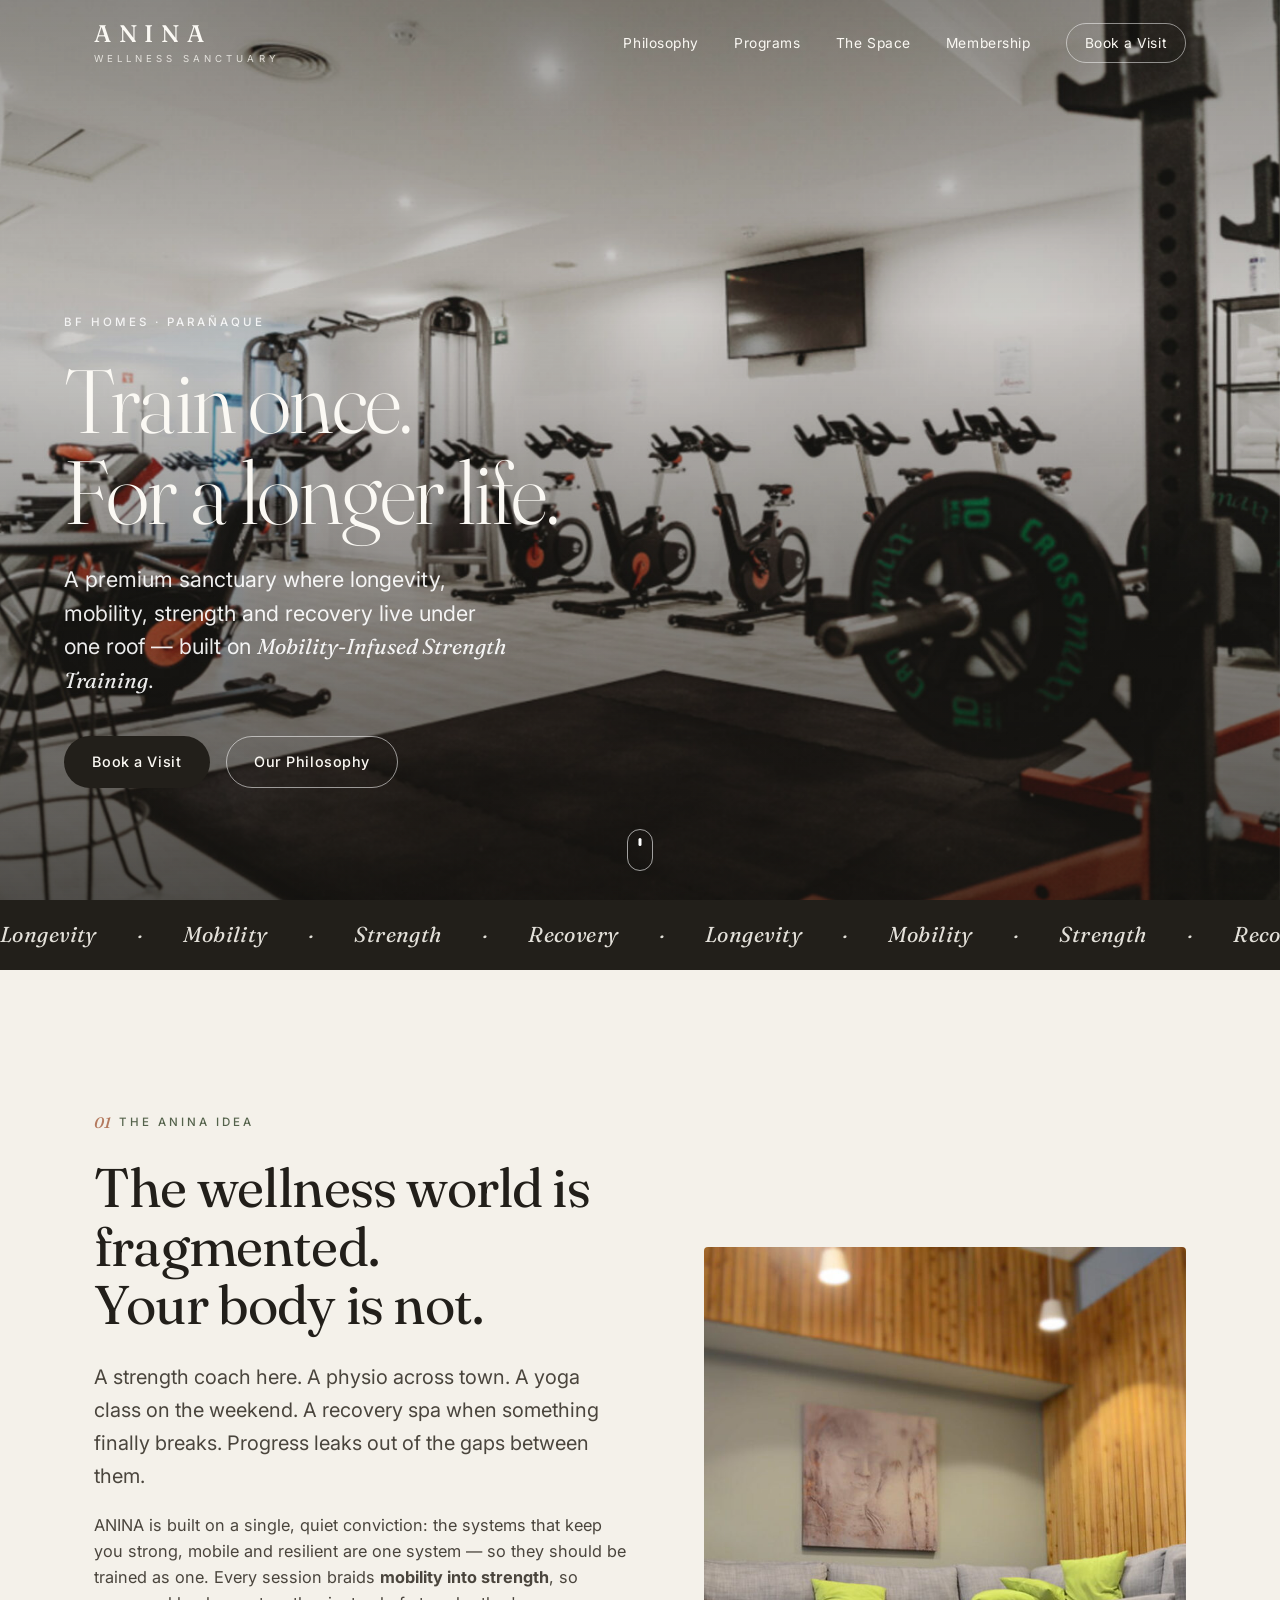
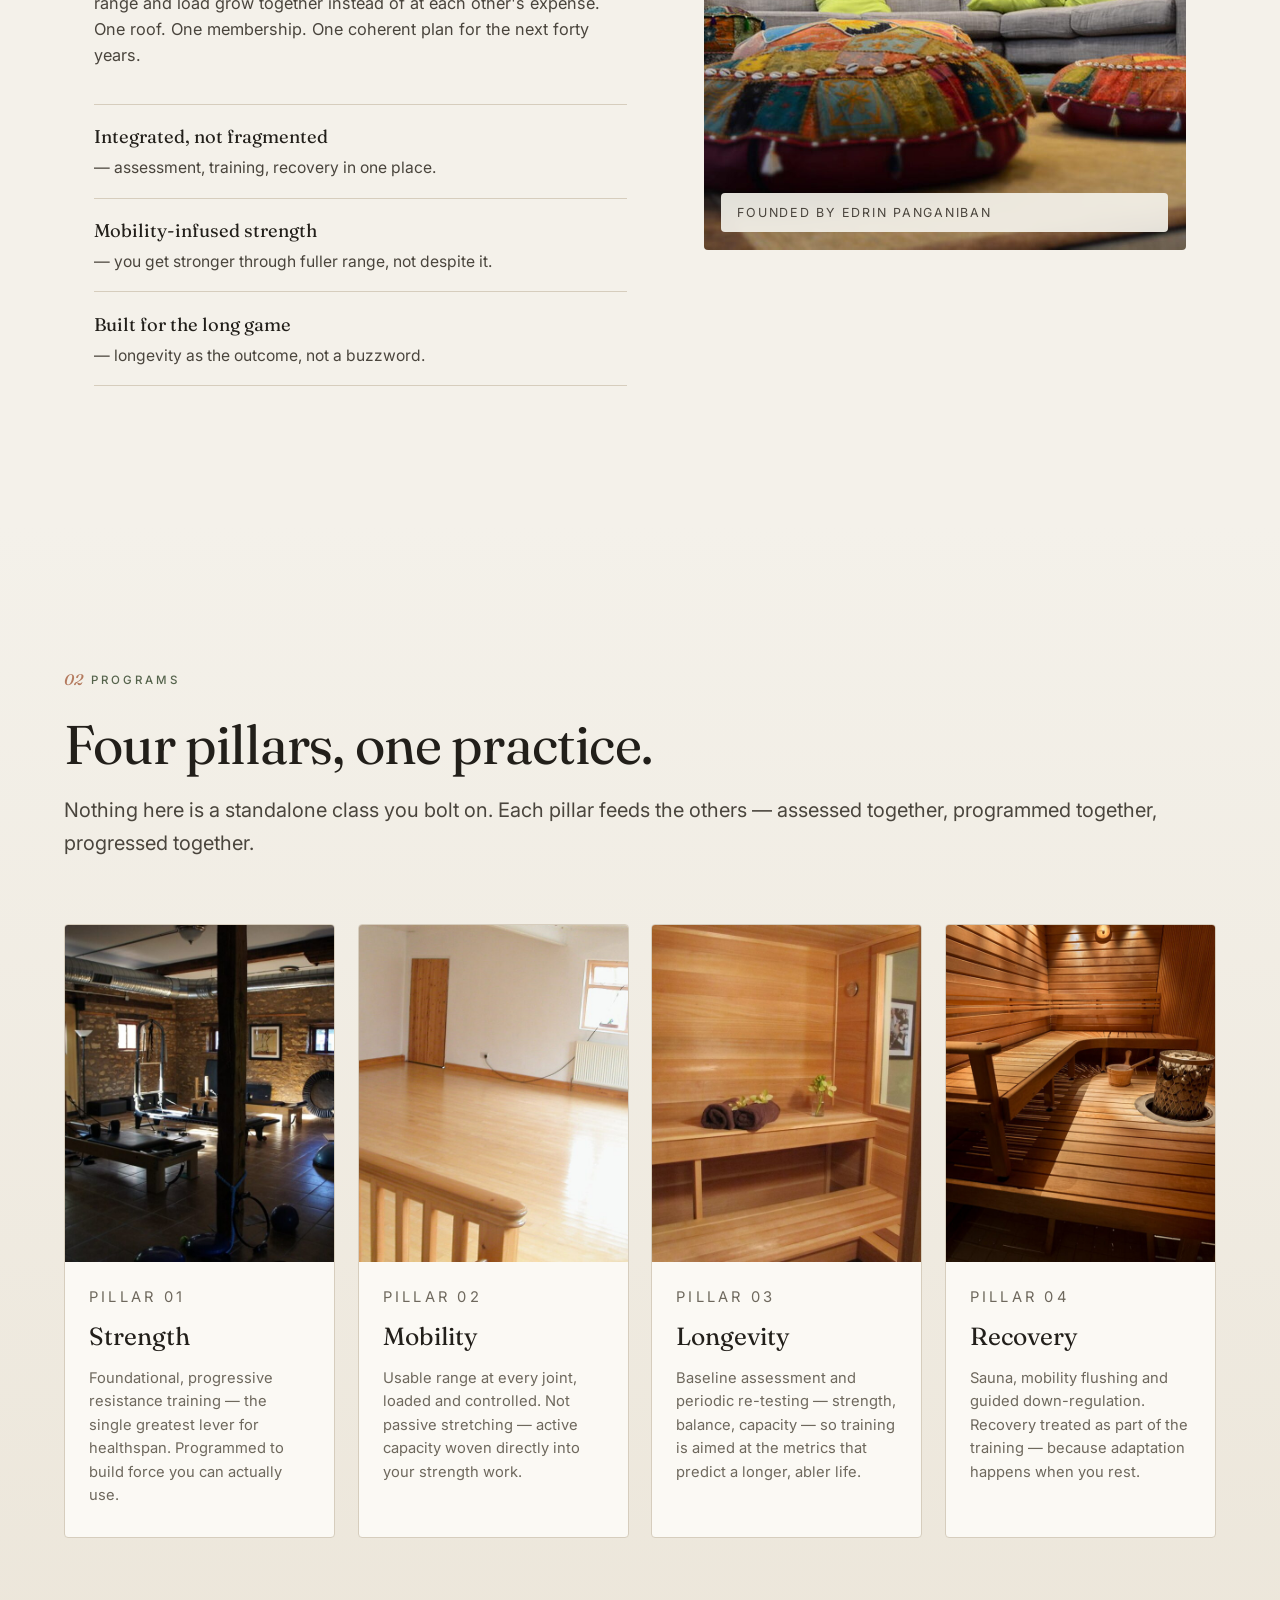
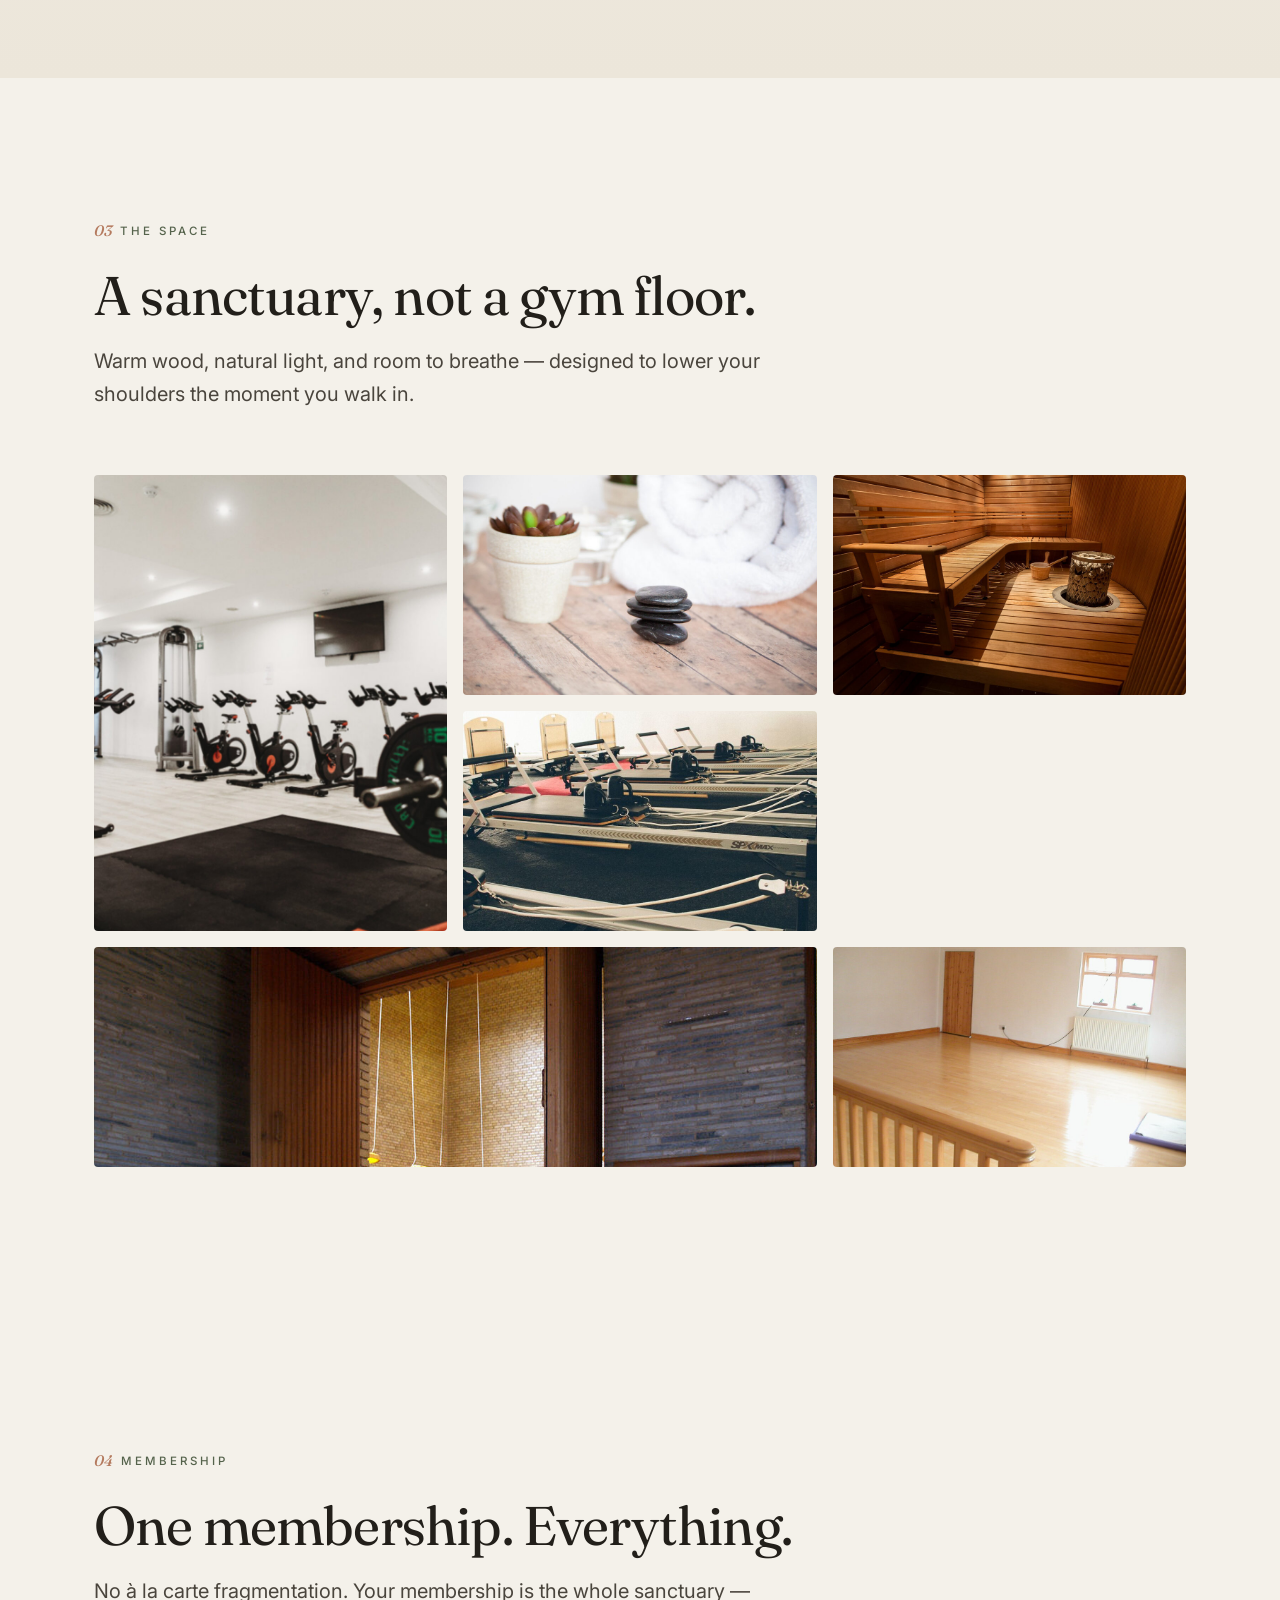
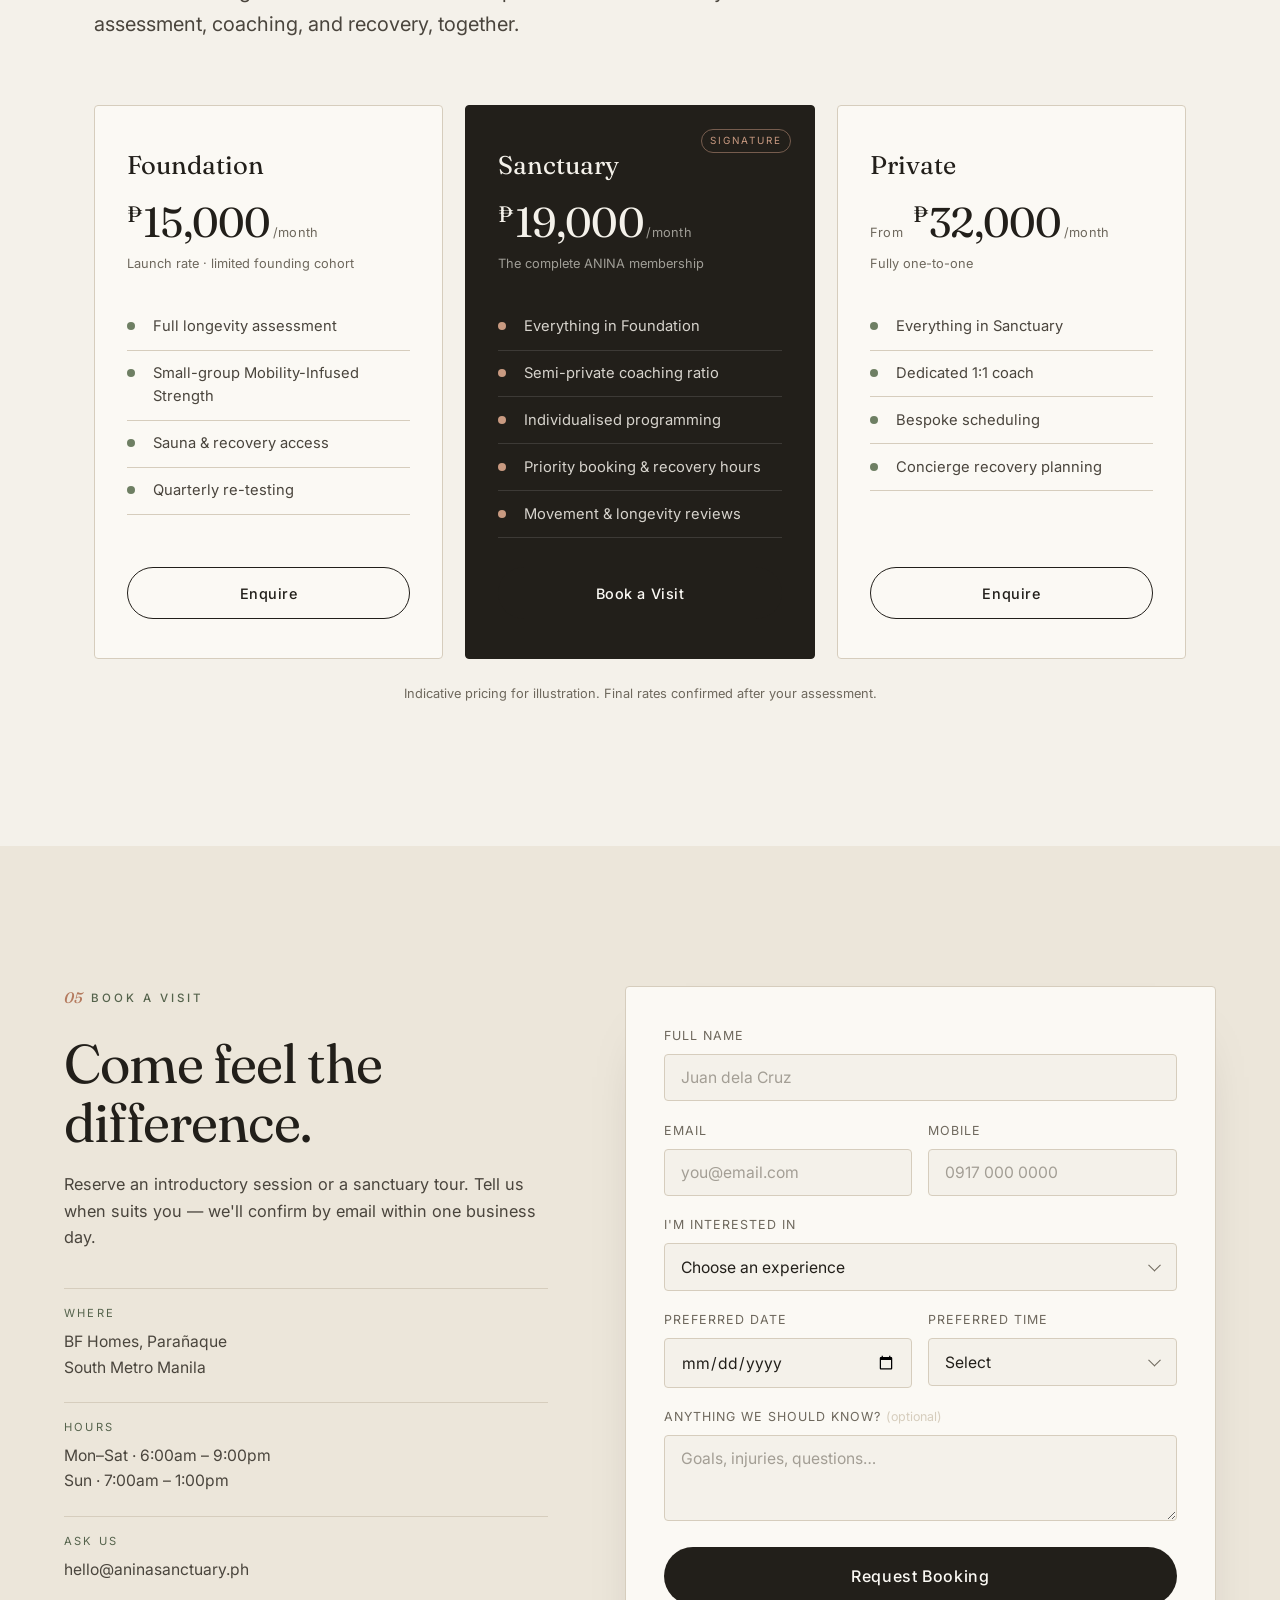
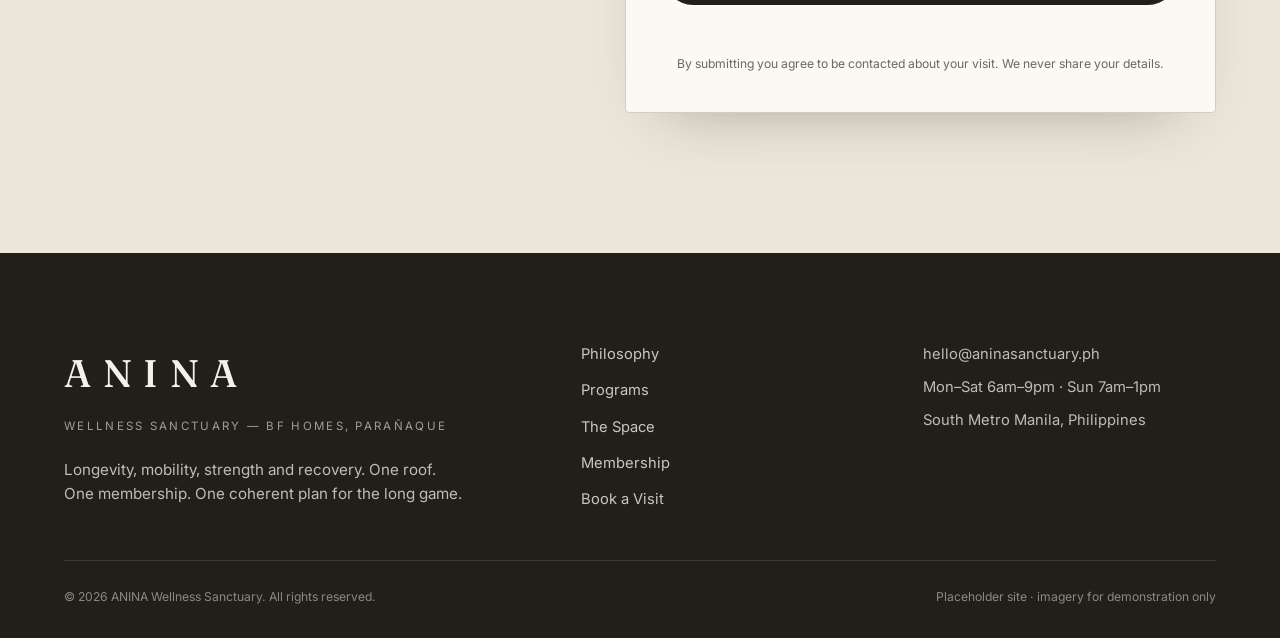
==== index.html @ 0acd5394 "ANINA Wellness Sanctuary — marketing site + Google Sheets booking Static, zero-build site (HTML/CSS/" ====
<!DOCTYPE html>
<html lang="en">
<head>
  <meta charset="UTF-8" />
  <meta name="viewport" content="width=device-width, initial-scale=1.0" />
  <title>ANINA Wellness Sanctuary — Mobility-Infused Strength in BF Homes, Parañaque</title>
  <meta name="description" content="ANINA Wellness Sanctuary — a premium integrated longevity, mobility, strength and recovery sanctuary in BF Homes, Parañaque. One membership. No fragmentation." />
  <meta property="og:title" content="ANINA Wellness Sanctuary" />
  <meta property="og:description" content="Mobility-Infused Strength Training. Longevity, mobility, strength and recovery under one roof." />
  <meta property="og:type" content="website" />
  <meta property="og:image" content="assets/images/hero.jpg" />

  <link rel="preconnect" href="https://fonts.googleapis.com" />
  <link rel="preconnect" href="https://fonts.gstatic.com" crossorigin />
  <link href="https://fonts.googleapis.com/css2?family=Fraunces:ital,opsz,wght@0,9..144,300..600;1,9..144,300..500&family=Inter:wght@300;400;500;600&display=swap" rel="stylesheet" />
  <link rel="stylesheet" href="css/styles.css" />
</head>
<body>
  <!-- ================= NAV ================= -->
  <header class="nav" id="nav">
    <div class="nav__inner">
      <a href="#top" class="brand" aria-label="ANINA Wellness Sanctuary home">
        <span class="brand__mark">ANINA</span>
        <span class="brand__sub">Wellness Sanctuary</span>
      </a>
      <nav class="nav__links" aria-label="Primary">
        <a href="#philosophy">Philosophy</a>
        <a href="#programs">Programs</a>
        <a href="#gallery">The Space</a>
        <a href="#membership">Membership</a>
        <a href="#book" class="nav__cta">Book a Visit</a>
      </nav>
      <button class="nav__toggle" id="navToggle" aria-label="Open menu" aria-expanded="false">
        <span></span><span></span><span></span>
      </button>
    </div>
  </header>

  <!-- ================= HERO ================= -->
  <section class="hero" id="top">
    <div class="hero__media">
      <img src="assets/images/hero.jpg" alt="The ANINA training floor — warm wood, natural light, minimal equipment" />
      <div class="hero__scrim"></div>
    </div>
    <div class="hero__content reveal">
      <p class="eyebrow eyebrow--light">BF Homes · Parañaque</p>
      <h1 class="hero__title">Train once.<br />For a longer life.</h1>
      <p class="hero__lede">
        A premium sanctuary where longevity, mobility, strength and recovery live
        under one roof — built on <em>Mobility-Infused Strength Training</em>.
      </p>
      <div class="hero__actions">
        <a href="#book" class="btn btn--solid">Book a Visit</a>
        <a href="#philosophy" class="btn btn--ghost">Our Philosophy</a>
      </div>
    </div>
    <a href="#philosophy" class="hero__cue" aria-label="Scroll to content"><span></span></a>
  </section>

  <!-- ================= MARQUEE ================= -->
  <div class="marquee" aria-hidden="true">
    <div class="marquee__track">
      <span>Longevity</span><span>·</span><span>Mobility</span><span>·</span><span>Strength</span><span>·</span><span>Recovery</span><span>·</span>
      <span>Longevity</span><span>·</span><span>Mobility</span><span>·</span><span>Strength</span><span>·</span><span>Recovery</span><span>·</span>
    </div>
  </div>

  <!-- ================= PHILOSOPHY ================= -->
  <section class="section philosophy" id="philosophy">
    <div class="section__grid">
      <div class="philosophy__text reveal">
        <p class="eyebrow"><span class="num">01</span> The ANINA Idea</p>
        <h2 class="h2">The wellness world is fragmented.<br />Your body is not.</h2>
        <p class="body-lg">
          A strength coach here. A physio across town. A yoga class on the weekend.
          A recovery spa when something finally breaks. Progress leaks out of the gaps
          between them.
        </p>
        <p class="body">
          ANINA is built on a single, quiet conviction: the systems that keep you
          strong, mobile and resilient are one system — so they should be trained as one.
          Every session braids <strong>mobility into strength</strong>, so range and
          load grow together instead of at each other's expense. One roof. One membership.
          One coherent plan for the next forty years.
        </p>
        <ul class="tenets">
          <li><span>Integrated, not fragmented</span> — assessment, training, recovery in one place.</li>
          <li><span>Mobility-infused strength</span> — you get stronger through fuller range, not despite it.</li>
          <li><span>Built for the long game</span> — longevity as the outcome, not a buzzword.</li>
        </ul>
      </div>
      <figure class="philosophy__media reveal">
        <img src="assets/images/philosophy.jpg" alt="A calm, wood-toned corner of the sanctuary" />
        <figcaption>Founded by Edrin Panganiban</figcaption>
      </figure>
    </div>
  </section>

  <!-- ================= PROGRAMS ================= -->
  <section class="section programs" id="programs">
    <div class="section__head reveal">
      <p class="eyebrow"><span class="num">02</span> Programs</p>
      <h2 class="h2">Four pillars, one practice.</h2>
      <p class="body-lg section__intro">
        Nothing here is a standalone class you bolt on. Each pillar feeds the others —
        assessed together, programmed together, progressed together.
      </p>
    </div>

    <div class="cards">
      <article class="card reveal">
        <div class="card__media"><img src="assets/images/program-strength.jpg" alt="Strength training space" /></div>
        <div class="card__body">
          <p class="card__kicker">Pillar 01</p>
          <h3 class="card__title">Strength</h3>
          <p>Foundational, progressive resistance training — the single greatest lever for
            healthspan. Programmed to build force you can actually use.</p>
        </div>
      </article>

      <article class="card reveal">
        <div class="card__media"><img src="assets/images/program-mobility.jpg" alt="Open mobility floor" /></div>
        <div class="card__body">
          <p class="card__kicker">Pillar 02</p>
          <h3 class="card__title">Mobility</h3>
          <p>Usable range at every joint, loaded and controlled. Not passive stretching —
            active capacity woven directly into your strength work.</p>
        </div>
      </article>

      <article class="card reveal">
        <div class="card__media"><img src="assets/images/program-longevity.jpg" alt="Longevity assessment space" /></div>
        <div class="card__body">
          <p class="card__kicker">Pillar 03</p>
          <h3 class="card__title">Longevity</h3>
          <p>Baseline assessment and periodic re-testing — strength, balance, capacity —
            so training is aimed at the metrics that predict a longer, abler life.</p>
        </div>
      </article>

      <article class="card reveal">
        <div class="card__media"><img src="assets/images/program-recovery.jpg" alt="Recovery and sauna space" /></div>
        <div class="card__body">
          <p class="card__kicker">Pillar 04</p>
          <h3 class="card__title">Recovery</h3>
          <p>Sauna, mobility flushing and guided down-regulation. Recovery treated as part
            of the training — because adaptation happens when you rest.</p>
        </div>
      </article>
    </div>
  </section>

  <!-- ================= GALLERY ================= -->
  <section class="section gallery" id="gallery">
    <div class="section__head reveal">
      <p class="eyebrow"><span class="num">03</span> The Space</p>
      <h2 class="h2">A sanctuary, not a gym floor.</h2>
      <p class="body-lg section__intro">Warm wood, natural light, and room to breathe — designed to lower your shoulders the moment you walk in.</p>
    </div>
    <div class="gallery__grid">
      <button class="gallery__item gallery__item--tall reveal" data-full="assets/images/hero.jpg"><img src="assets/images/hero.jpg" alt="Training floor" loading="lazy" /></button>
      <button class="gallery__item reveal" data-full="assets/images/gallery-1.jpg"><img src="assets/images/gallery-1.jpg" alt="Recovery detail" loading="lazy" /></button>
      <button class="gallery__item reveal" data-full="assets/images/program-recovery.jpg"><img src="assets/images/program-recovery.jpg" alt="Sauna" loading="lazy" /></button>
      <button class="gallery__item reveal" data-full="assets/images/gallery-2.jpg"><img src="assets/images/gallery-2.jpg" alt="Mobility studio" loading="lazy" /></button>
      <button class="gallery__item gallery__item--wide reveal" data-full="assets/images/gallery-3.jpg"><img src="assets/images/gallery-3.jpg" alt="Architectural detail" loading="lazy" /></button>
      <button class="gallery__item reveal" data-full="assets/images/program-mobility.jpg"><img src="assets/images/program-mobility.jpg" alt="Open floor" loading="lazy" /></button>
    </div>
  </section>

  <!-- ================= MEMBERSHIP ================= -->
  <section class="section membership" id="membership">
    <div class="section__head reveal">
      <p class="eyebrow"><span class="num">04</span> Membership</p>
      <h2 class="h2">One membership. Everything.</h2>
      <p class="body-lg section__intro">No à la carte fragmentation. Your membership is the whole sanctuary — assessment, coaching, and recovery, together.</p>
    </div>

    <div class="tiers">
      <article class="tier reveal">
        <header class="tier__head">
          <h3 class="tier__name">Foundation</h3>
          <p class="tier__price"><span class="cur">₱</span>15,000<span class="per">/month</span></p>
          <p class="tier__note">Launch rate · limited founding cohort</p>
        </header>
        <ul class="tier__list">
          <li>Full longevity assessment</li>
          <li>Small-group Mobility-Infused Strength</li>
          <li>Sauna &amp; recovery access</li>
          <li>Quarterly re-testing</li>
        </ul>
        <a href="#book" class="btn btn--outline">Enquire</a>
      </article>

      <article class="tier tier--featured reveal">
        <div class="tier__ribbon">Signature</div>
        <header class="tier__head">
          <h3 class="tier__name">Sanctuary</h3>
          <p class="tier__price"><span class="cur">₱</span>19,000<span class="per">/month</span></p>
          <p class="tier__note">The complete ANINA membership</p>
        </header>
        <ul class="tier__list">
          <li>Everything in Foundation</li>
          <li>Semi-private coaching ratio</li>
          <li>Individualised programming</li>
          <li>Priority booking &amp; recovery hours</li>
          <li>Movement &amp; longevity reviews</li>
        </ul>
        <a href="#book" class="btn btn--solid">Book a Visit</a>
      </article>

      <article class="tier reveal">
        <header class="tier__head">
          <h3 class="tier__name">Private</h3>
          <p class="tier__price"><span class="per per--lead">From</span> <span class="cur">₱</span>32,000<span class="per">/month</span></p>
          <p class="tier__note">Fully one-to-one</p>
        </header>
        <ul class="tier__list">
          <li>Everything in Sanctuary</li>
          <li>Dedicated 1:1 coach</li>
          <li>Bespoke scheduling</li>
          <li>Concierge recovery planning</li>
        </ul>
        <a href="#book" class="btn btn--outline">Enquire</a>
      </article>
    </div>
    <p class="membership__fineprint">Indicative pricing for illustration. Final rates confirmed after your assessment.</p>
  </section>

  <!-- ================= BOOKING ================= -->
  <section class="section book" id="book">
    <div class="book__grid">
      <div class="book__aside reveal">
        <p class="eyebrow"><span class="num">05</span> Book a Visit</p>
        <h2 class="h2">Come feel the difference.</h2>
        <p class="body">
          Reserve an introductory session or a sanctuary tour. Tell us when suits you —
          we'll confirm by email within one business day.
        </p>
        <dl class="book__facts">
          <div><dt>Where</dt><dd>BF Homes, Parañaque<br />South Metro Manila</dd></div>
          <div><dt>Hours</dt><dd>Mon–Sat · 6:00am – 9:00pm<br />Sun · 7:00am – 1:00pm</dd></div>
          <div><dt>Ask us</dt><dd>hello@aninasanctuary.ph</dd></div>
        </dl>
      </div>

      <form class="book__form reveal" id="bookingForm" novalidate>
        <div class="field">
          <label for="name">Full name</label>
          <input type="text" id="name" name="name" required placeholder="Juan dela Cruz" autocomplete="name" />
        </div>
        <div class="field-row">
          <div class="field">
            <label for="email">Email</label>
            <input type="email" id="email" name="email" required placeholder="you@email.com" autocomplete="email" />
          </div>
          <div class="field">
            <label for="phone">Mobile</label>
            <input type="tel" id="phone" name="phone" required placeholder="0917 000 0000" autocomplete="tel" />
          </div>
        </div>
        <div class="field">
          <label for="service">I'm interested in</label>
          <div class="select-wrap">
            <select id="service" name="service" required>
              <option value="" disabled selected>Choose an experience</option>
              <option>Introductory session</option>
              <option>Sanctuary tour</option>
              <option>Longevity assessment</option>
              <option>Mobility-Infused Strength</option>
              <option>Recovery &amp; sauna</option>
              <option>Membership consultation</option>
            </select>
          </div>
        </div>
        <div class="field-row">
          <div class="field">
            <label for="date">Preferred date</label>
            <input type="date" id="date" name="date" required />
          </div>
          <div class="field">
            <label for="time">Preferred time</label>
            <div class="select-wrap">
              <select id="time" name="time" required>
                <option value="" disabled selected>Select</option>
                <option>Morning (6am–10am)</option>
                <option>Midday (10am–2pm)</option>
                <option>Afternoon (2pm–6pm)</option>
                <option>Evening (6pm–9pm)</option>
              </select>
            </div>
          </div>
        </div>
        <div class="field">
          <label for="notes">Anything we should know? <span class="opt">(optional)</span></label>
          <textarea id="notes" name="notes" rows="3" placeholder="Goals, injuries, questions…"></textarea>
        </div>

        <button type="submit" class="btn btn--solid btn--full" id="submitBtn">Request Booking</button>
        <p class="form-status" id="formStatus" role="status" aria-live="polite"></p>
        <p class="form-privacy">By submitting you agree to be contacted about your visit. We never share your details.</p>
      </form>
    </div>
  </section>

  <!-- ================= FOOTER ================= -->
  <footer class="footer" id="contact">
    <div class="footer__inner">
      <div class="footer__brand">
        <span class="brand__mark brand__mark--lg">ANINA</span>
        <p class="footer__tag">Wellness Sanctuary — BF Homes, Parañaque</p>
        <p class="footer__mission">Longevity, mobility, strength and recovery. One roof. One membership. One coherent plan for the long game.</p>
      </div>
      <nav class="footer__nav" aria-label="Footer">
        <a href="#philosophy">Philosophy</a>
        <a href="#programs">Programs</a>
        <a href="#gallery">The Space</a>
        <a href="#membership">Membership</a>
        <a href="#book">Book a Visit</a>
      </nav>
      <div class="footer__contact">
        <p>hello@aninasanctuary.ph</p>
        <p>Mon–Sat 6am–9pm · Sun 7am–1pm</p>
        <p>South Metro Manila, Philippines</p>
      </div>
    </div>
    <div class="footer__base">
      <p>© <span id="year"></span> ANINA Wellness Sanctuary. All rights reserved.</p>
      <p class="footer__note">Placeholder site · imagery for demonstration only</p>
    </div>
  </footer>

  <!-- ================= LIGHTBOX ================= -->
  <div class="lightbox" id="lightbox" aria-hidden="true">
    <button class="lightbox__close" id="lightboxClose" aria-label="Close">&times;</button>
    <img src="" alt="" id="lightboxImg" />
  </div>

  <script src="js/config.js"></script>
  <script src="js/main.js"></script>
</body>
</html>
---- css/styles.css ----
/* =========================================================
   ANINA Wellness Sanctuary — design system
   Scandinavian premium: bone canvas, sage + clay, warm ink
   ========================================================= */

:root {
  /* palette */
  --bone:        #F4F1EA;
  --paper:       #ECE6DA;
  --paper-deep:  #E3DBCB;
  --ink:         #221F1A;
  --ink-soft:    #4A453D;
  --ink-mute:    #6E685D;
  --sage:        #6E7F63;
  --sage-deep:   #55634C;
  --clay:        #B47A5E;
  --clay-soft:   #C99A81;
  --line:        #D6CDBD;
  --white:       #FBF9F4;

  /* type */
  --display: "Fraunces", Georgia, "Times New Roman", serif;
  --sans: "Inter", -apple-system, BlinkMacSystemFont, "Segoe UI", sans-serif;

  /* scale */
  --maxw: 1220px;
  --gut: clamp(1.25rem, 5vw, 5rem);
  --radius: 4px;
  --ease: cubic-bezier(0.22, 1, 0.36, 1);
}

* { box-sizing: border-box; margin: 0; padding: 0; }
html { scroll-behavior: smooth; -webkit-text-size-adjust: 100%; }
body {
  font-family: var(--sans);
  background: var(--bone);
  color: var(--ink);
  font-weight: 400;
  line-height: 1.6;
  -webkit-font-smoothing: antialiased;
  text-rendering: optimizeLegibility;
  overflow-x: hidden;
}
img { display: block; max-width: 100%; height: auto; }
a { color: inherit; text-decoration: none; }

/* ---------- typography helpers ---------- */
.h2 {
  font-family: var(--display);
  font-weight: 400;
  font-size: clamp(2rem, 4.6vw, 3.4rem);
  line-height: 1.08;
  letter-spacing: -0.015em;
  color: var(--ink);
}
.body-lg { font-size: clamp(1.05rem, 1.6vw, 1.25rem); color: var(--ink-soft); line-height: 1.65; }
.body { font-size: 1.02rem; color: var(--ink-soft); }
.eyebrow {
  font-size: 0.72rem;
  letter-spacing: 0.26em;
  text-transform: uppercase;
  font-weight: 500;
  color: var(--sage-deep);
  display: flex; align-items: center; gap: 0.7em;
  margin-bottom: 1.5rem;
}
.eyebrow--light { color: rgba(255,255,255,0.85); }
.eyebrow .num {
  font-family: var(--display);
  font-size: 0.95rem;
  letter-spacing: 0;
  color: var(--clay);
  font-style: italic;
}

/* ---------- layout ---------- */
.section { padding: clamp(4.5rem, 11vw, 9rem) var(--gut); max-width: var(--maxw); margin: 0 auto; }
.section__head { max-width: 720px; margin-bottom: clamp(2.5rem, 5vw, 4rem); }
.section__intro { margin-top: 1.2rem; }

/* ---------- buttons ---------- */
.btn {
  display: inline-flex; align-items: center; justify-content: center;
  font-family: var(--sans); font-weight: 500; font-size: 0.9rem;
  letter-spacing: 0.04em;
  padding: 0.95em 1.9em;
  border-radius: 100px;
  border: 1px solid transparent;
  cursor: pointer;
  transition: transform .4s var(--ease), background .3s var(--ease), color .3s var(--ease), border-color .3s var(--ease);
}
.btn--solid { background: var(--ink); color: var(--white); }
.btn--solid:hover { background: var(--sage-deep); transform: translateY(-2px); }
.btn--ghost { background: transparent; color: var(--white); border-color: rgba(255,255,255,0.55); }
.btn--ghost:hover { background: rgba(255,255,255,0.12); border-color: #fff; transform: translateY(-2px); }
.btn--outline { background: transparent; color: var(--ink); border-color: var(--ink); }
.btn--outline:hover { background: var(--ink); color: var(--white); }
.btn--full { width: 100%; padding: 1.1em; font-size: 1rem; }

/* ================= NAV ================= */
.nav {
  position: fixed; top: 0; left: 0; right: 0; z-index: 50;
  transition: background .4s var(--ease), box-shadow .4s var(--ease), backdrop-filter .4s var(--ease);
}
.nav__inner {
  max-width: var(--maxw); margin: 0 auto;
  display: flex; align-items: center; justify-content: space-between;
  padding: 1.4rem var(--gut);
}
.brand { display: flex; flex-direction: column; line-height: 1; color: var(--white); transition: color .4s var(--ease); }
.brand__mark { font-family: var(--display); font-size: 1.5rem; letter-spacing: 0.32em; font-weight: 500; }
.brand__mark--lg { font-size: 2.4rem; letter-spacing: 0.3em; }
.brand__sub { font-size: 0.6rem; letter-spacing: 0.42em; text-transform: uppercase; margin-top: 0.45rem; opacity: 0.8; }
.nav__links { display: flex; align-items: center; gap: 2.2rem; }
.nav__links a { color: var(--white); font-size: 0.86rem; letter-spacing: 0.04em; transition: opacity .3s, color .4s var(--ease); position: relative; }
.nav__links a:not(.nav__cta)::after {
  content: ""; position: absolute; left: 0; bottom: -6px; height: 1px; width: 0; background: currentColor; transition: width .35s var(--ease);
}
.nav__links a:not(.nav__cta):hover::after { width: 100%; }
.nav__cta { border: 1px solid rgba(255,255,255,0.5); padding: 0.6em 1.3em; border-radius: 100px; transition: background .3s, border-color .3s; }
.nav__cta:hover { background: var(--white); color: var(--ink) !important; border-color: var(--white); }

/* scrolled state */
.nav.is-solid { background: rgba(244,241,234,0.9); backdrop-filter: blur(14px); box-shadow: 0 1px 0 var(--line); }
.nav.is-solid .brand,
.nav.is-solid .nav__links a { color: var(--ink); }
.nav.is-solid .nav__cta { border-color: var(--ink); }
.nav.is-solid .nav__cta:hover { background: var(--ink); color: var(--white) !important; }
.nav.is-solid .nav__toggle span { background: var(--ink); }

.nav__toggle { display: none; flex-direction: column; gap: 5px; background: none; border: 0; cursor: pointer; padding: 6px; }
.nav__toggle span { width: 26px; height: 2px; background: var(--white); transition: transform .35s var(--ease), opacity .3s; }

/* ================= HERO ================= */
.hero { position: relative; min-height: 100svh; display: flex; align-items: flex-end; color: var(--white); padding: 0 var(--gut) clamp(4rem, 9vw, 7rem); overflow: hidden; }
.hero__media { position: absolute; inset: 0; z-index: -1; }
.hero__media img { width: 100%; height: 100%; object-fit: cover; animation: heroZoom 14s var(--ease) forwards; }
@keyframes heroZoom { from { transform: scale(1.08); } to { transform: scale(1); } }
.hero__scrim { position: absolute; inset: 0; background: linear-gradient(180deg, rgba(20,18,15,0.4) 0%, rgba(20,18,15,0.15) 35%, rgba(20,18,15,0.72) 100%); }
.hero__content { max-width: 720px; }
.hero__title { font-family: var(--display); font-weight: 300; font-size: clamp(2.8rem, 8vw, 5.6rem); line-height: 1.02; letter-spacing: -0.02em; margin-bottom: 1.6rem; }
.hero__lede { font-size: clamp(1.05rem, 2vw, 1.35rem); max-width: 34ch; color: rgba(255,255,255,0.92); line-height: 1.55; }
.hero__lede em { font-style: italic; font-family: var(--display); }
.hero__actions { display: flex; gap: 1rem; margin-top: 2.4rem; flex-wrap: wrap; }
.hero__cue { position: absolute; bottom: 1.8rem; left: 50%; transform: translateX(-50%); width: 26px; height: 42px; border: 1.5px solid rgba(255,255,255,0.6); border-radius: 20px; }
.hero__cue span { position: absolute; top: 8px; left: 50%; transform: translateX(-50%); width: 3px; height: 8px; border-radius: 3px; background: #fff; animation: cue 1.8s infinite; }
@keyframes cue { 0% { opacity: 0; transform: translate(-50%, 0); } 40% { opacity: 1; } 100% { opacity: 0; transform: translate(-50%, 14px); } }

/* ================= MARQUEE ================= */
.marquee { background: var(--ink); color: var(--bone); overflow: hidden; padding: 1.1rem 0; }
.marquee__track { display: inline-flex; gap: 2.5rem; white-space: nowrap; animation: scroll 26s linear infinite; font-family: var(--display); font-style: italic; font-size: 1.35rem; letter-spacing: 0.02em; }
.marquee__track span { opacity: 0.92; }
@keyframes scroll { from { transform: translateX(0); } to { transform: translateX(-50%); } }

/* ================= PHILOSOPHY ================= */
.section__grid { display: grid; grid-template-columns: 1.05fr 0.95fr; gap: clamp(2.5rem, 6vw, 5.5rem); align-items: center; }
.philosophy__text .h2 { margin-bottom: 1.6rem; }
.philosophy__text .body-lg { margin-bottom: 1.2rem; }
.tenets { list-style: none; margin-top: 2.2rem; border-top: 1px solid var(--line); }
.tenets li { padding: 1.1rem 0; border-bottom: 1px solid var(--line); color: var(--ink-soft); font-size: 0.98rem; }
.tenets li span { display: block; font-family: var(--display); font-size: 1.15rem; color: var(--ink); margin-bottom: 0.2rem; }
.philosophy__media { position: relative; }
.philosophy__media img { width: 100%; aspect-ratio: 4/5; object-fit: cover; border-radius: var(--radius); }
.philosophy__media figcaption { position: absolute; bottom: 1.1rem; left: 1.1rem; right: 1.1rem; background: rgba(244,241,234,0.92); backdrop-filter: blur(6px); padding: 0.6rem 1rem; border-radius: var(--radius); font-size: 0.78rem; letter-spacing: 0.14em; text-transform: uppercase; color: var(--ink-soft); }

/* ================= PROGRAMS ================= */
.programs { background: linear-gradient(180deg, var(--bone), var(--paper)); max-width: none; }
.programs .section__head, .programs .cards { max-width: var(--maxw); margin-left: auto; margin-right: auto; }
.cards { display: grid; grid-template-columns: repeat(4, 1fr); gap: 1.4rem; }
.card { background: var(--white); border-radius: var(--radius); overflow: hidden; border: 1px solid var(--line); transition: transform .5s var(--ease), box-shadow .5s var(--ease); }
.card:hover { transform: translateY(-6px); box-shadow: 0 24px 50px -28px rgba(34,31,26,0.5); }
.card__media { aspect-ratio: 4/5; overflow: hidden; }
.card__media img { width: 100%; height: 100%; object-fit: cover; transition: transform .8s var(--ease); }
.card:hover .card__media img { transform: scale(1.06); }
.card__body { padding: 1.5rem 1.5rem 1.8rem; }
.card__kicker { font-size: 0.68rem; letter-spacing: 0.22em; text-transform: uppercase; color: var(--clay); margin-bottom: 0.5rem; }
.card__title { font-family: var(--display); font-weight: 400; font-size: 1.55rem; margin-bottom: 0.6rem; }
.card__body p { font-size: 0.92rem; color: var(--ink-mute); line-height: 1.6; }

/* ================= GALLERY ================= */
.gallery__grid { display: grid; grid-template-columns: repeat(3, 1fr); grid-auto-rows: 220px; gap: 1rem; }
.gallery__item { position: relative; overflow: hidden; border-radius: var(--radius); border: 0; padding: 0; cursor: zoom-in; background: var(--paper-deep); }
.gallery__item img { width: 100%; height: 100%; object-fit: cover; transition: transform .8s var(--ease), filter .5s; }
.gallery__item:hover img { transform: scale(1.07); filter: brightness(1.03); }
.gallery__item--tall { grid-row: span 2; }
.gallery__item--wide { grid-column: span 2; }

/* ================= MEMBERSHIP ================= */
.membership { text-align: left; }
.tiers { display: grid; grid-template-columns: repeat(3, 1fr); gap: 1.4rem; align-items: stretch; }
.tier { position: relative; background: var(--white); border: 1px solid var(--line); border-radius: var(--radius); padding: 2.4rem 2rem; display: flex; flex-direction: column; transition: transform .5s var(--ease), box-shadow .5s var(--ease); }
.tier:hover { transform: translateY(-6px); box-shadow: 0 24px 50px -30px rgba(34,31,26,0.45); }
.tier--featured { background: var(--ink); color: var(--bone); border-color: var(--ink); }
.tier--featured .tier__note { color: rgba(244,241,234,0.6); }
.tier--featured .tier__list li { color: rgba(244,241,234,0.86); border-color: rgba(255,255,255,0.12); }
.tier__ribbon { position: absolute; top: 1.4rem; right: 1.4rem; font-size: 0.62rem; letter-spacing: 0.2em; text-transform: uppercase; color: var(--clay-soft); border: 1px solid rgba(201,154,129,0.5); padding: 0.35em 0.8em; border-radius: 100px; }
.tier__name { font-family: var(--display); font-weight: 400; font-size: 1.6rem; margin-bottom: 1rem; }
.tier__price { font-family: var(--display); font-size: 2.6rem; font-weight: 400; line-height: 1; letter-spacing: -0.02em; }
.tier__price .cur { font-size: 1.4rem; vertical-align: super; margin-right: 0.05em; }
.tier__price .per { font-family: var(--sans); font-size: 0.8rem; color: var(--ink-mute); letter-spacing: 0.02em; margin-left: 0.2em; }
.tier--featured .tier__price .per { color: rgba(244,241,234,0.6); }
.tier__price .per--lead { margin-left: 0; margin-right: 0.15em; }
.tier__note { font-size: 0.8rem; color: var(--ink-mute); margin-top: 0.7rem; }
.tier__list { list-style: none; margin: 1.8rem 0; flex: 1; }
.tier__list li { padding: 0.7rem 0 0.7rem 1.6rem; border-bottom: 1px solid var(--line); font-size: 0.92rem; color: var(--ink-soft); position: relative; }
.tier__list li::before { content: ""; position: absolute; left: 0; top: 1.15rem; width: 8px; height: 8px; border-radius: 50%; background: var(--sage); }
.tier--featured .tier__list li::before { background: var(--clay-soft); }
.membership__fineprint { margin-top: 1.6rem; font-size: 0.8rem; color: var(--ink-mute); text-align: center; }

/* ================= BOOKING ================= */
.book { background: var(--paper); max-width: none; }
.book__grid { max-width: var(--maxw); margin: 0 auto; display: grid; grid-template-columns: 0.9fr 1.1fr; gap: clamp(2.5rem, 6vw, 5rem); align-items: start; }
.book__aside .h2 { margin-bottom: 1.2rem; }
.book__facts { margin-top: 2.4rem; display: grid; gap: 1.4rem; }
.book__facts > div { border-top: 1px solid var(--line); padding-top: 1rem; }
.book__facts dt { font-size: 0.7rem; letter-spacing: 0.2em; text-transform: uppercase; color: var(--sage-deep); margin-bottom: 0.4rem; }
.book__facts dd { color: var(--ink-soft); font-size: 0.98rem; }
.book__form { background: var(--white); padding: clamp(1.6rem, 3vw, 2.6rem); border-radius: var(--radius); border: 1px solid var(--line); box-shadow: 0 30px 60px -40px rgba(34,31,26,0.4); }
.field { margin-bottom: 1.2rem; }
.field-row { display: grid; grid-template-columns: 1fr 1fr; gap: 1rem; }
label { display: block; font-size: 0.78rem; letter-spacing: 0.08em; text-transform: uppercase; color: var(--ink-mute); margin-bottom: 0.5rem; }
label .opt { text-transform: none; letter-spacing: 0; color: var(--line); }
input, select, textarea {
  width: 100%; font-family: var(--sans); font-size: 0.98rem; color: var(--ink);
  background: var(--bone); border: 1px solid var(--line); border-radius: var(--radius);
  padding: 0.85em 1em; transition: border-color .3s, background .3s, box-shadow .3s;
}
input::placeholder, textarea::placeholder { color: var(--ink-mute); opacity: 0.6; }
input:focus, select:focus, textarea:focus { outline: none; border-color: var(--sage); background: var(--white); box-shadow: 0 0 0 3px rgba(110,127,99,0.14); }
textarea { resize: vertical; }
.select-wrap { position: relative; }
.select-wrap::after { content: ""; position: absolute; right: 1.1em; top: 50%; width: 8px; height: 8px; border-right: 1.5px solid var(--ink-mute); border-bottom: 1.5px solid var(--ink-mute); transform: translateY(-70%) rotate(45deg); pointer-events: none; }
select { appearance: none; -webkit-appearance: none; }
.form-status { margin-top: 1rem; font-size: 0.9rem; min-height: 1.2em; text-align: center; }
.form-status.is-ok { color: var(--sage-deep); }
.form-status.is-err { color: #b4544e; }
.form-privacy { margin-top: 1rem; font-size: 0.76rem; color: var(--ink-mute); text-align: center; }
.btn--full:disabled { opacity: 0.6; cursor: wait; }

/* ================= FOOTER ================= */
.footer { background: var(--ink); color: var(--bone); padding: clamp(3.5rem, 7vw, 6rem) var(--gut) 2rem; }
.footer__inner { max-width: var(--maxw); margin: 0 auto; display: grid; grid-template-columns: 1.6fr 1fr 1fr; gap: 3rem; padding-bottom: 3rem; border-bottom: 1px solid rgba(255,255,255,0.12); }
.footer__brand .brand__mark--lg { color: var(--bone); }
.footer__tag { margin-top: 0.8rem; font-size: 0.72rem; letter-spacing: 0.2em; text-transform: uppercase; color: rgba(244,241,234,0.6); }
.footer__mission { margin-top: 1.4rem; max-width: 40ch; color: rgba(244,241,234,0.75); font-size: 0.95rem; }
.footer__nav { display: flex; flex-direction: column; gap: 0.8rem; }
.footer__nav a { color: rgba(244,241,234,0.8); font-size: 0.92rem; transition: color .3s; }
.footer__nav a:hover { color: var(--clay-soft); }
.footer__contact p { color: rgba(244,241,234,0.75); font-size: 0.92rem; margin-bottom: 0.6rem; }
.footer__base { max-width: var(--maxw); margin: 0 auto; padding-top: 1.6rem; display: flex; justify-content: space-between; gap: 1rem; flex-wrap: wrap; }
.footer__base p { font-size: 0.76rem; color: rgba(244,241,234,0.5); }

/* ================= LIGHTBOX ================= */
.lightbox { position: fixed; inset: 0; z-index: 100; background: rgba(20,18,15,0.92); display: flex; align-items: center; justify-content: center; padding: 5vw; opacity: 0; visibility: hidden; transition: opacity .4s var(--ease), visibility .4s; }
.lightbox.is-open { opacity: 1; visibility: visible; }
.lightbox img { max-width: 100%; max-height: 90vh; object-fit: contain; border-radius: var(--radius); transform: scale(0.96); transition: transform .4s var(--ease); }
.lightbox.is-open img { transform: scale(1); }
.lightbox__close { position: absolute; top: 1.6rem; right: 2rem; background: none; border: 0; color: #fff; font-size: 2.6rem; line-height: 1; cursor: pointer; opacity: 0.8; }
.lightbox__close:hover { opacity: 1; }

/* ================= REVEAL ANIMATION ================= */
.reveal { opacity: 0; transform: translateY(28px); transition: opacity .9s var(--ease), transform .9s var(--ease); }
.reveal.is-visible { opacity: 1; transform: none; }

/* ================= RESPONSIVE ================= */
@media (max-width: 980px) {
  .cards { grid-template-columns: repeat(2, 1fr); }
  .tiers { grid-template-columns: 1fr; max-width: 520px; margin: 0 auto; }
  .section__grid { grid-template-columns: 1fr; }
  .philosophy__media { order: -1; }
  .philosophy__media img { aspect-ratio: 16/10; }
  .book__grid { grid-template-columns: 1fr; }
  .footer__inner { grid-template-columns: 1fr 1fr; }
  .footer__brand { grid-column: 1 / -1; }
}
@media (max-width: 680px) {
  .nav__links { position: fixed; inset: 0 0 0 auto; width: min(80vw, 320px); background: var(--bone); flex-direction: column; align-items: flex-start; justify-content: center; gap: 1.8rem; padding: 2rem 2.4rem; transform: translateX(100%); transition: transform .45s var(--ease); box-shadow: -20px 0 60px -30px rgba(0,0,0,0.4); }
  .nav__links.is-open { transform: translateX(0); }
  .nav__links a { color: var(--ink); font-size: 1.1rem; }
  .nav__cta { border-color: var(--ink); }
  .nav__toggle { display: flex; z-index: 60; }
  .nav__toggle.is-active span:nth-child(1) { transform: translateY(7px) rotate(45deg); }
  .nav__toggle.is-active span:nth-child(2) { opacity: 0; }
  .nav__toggle.is-active span:nth-child(3) { transform: translateY(-7px) rotate(-45deg); }
  .nav.is-solid .nav__toggle span, .nav__toggle.is-active span { background: var(--ink); }
  .cards { grid-template-columns: 1fr; }
  .gallery__grid { grid-template-columns: repeat(2, 1fr); grid-auto-rows: 180px; }
  .gallery__item--wide { grid-column: span 2; }
  .field-row { grid-template-columns: 1fr; gap: 0; }
  .footer__inner { grid-template-columns: 1fr; gap: 2rem; }
  .footer__base { justify-content: flex-start; }
}

/* reduced motion */
@media (prefers-reduced-motion: reduce) {
  * { animation-duration: 0.001ms !important; animation-iteration-count: 1 !important; transition-duration: 0.001ms !important; scroll-behavior: auto !important; }
  .reveal { opacity: 1; transform: none; }
}
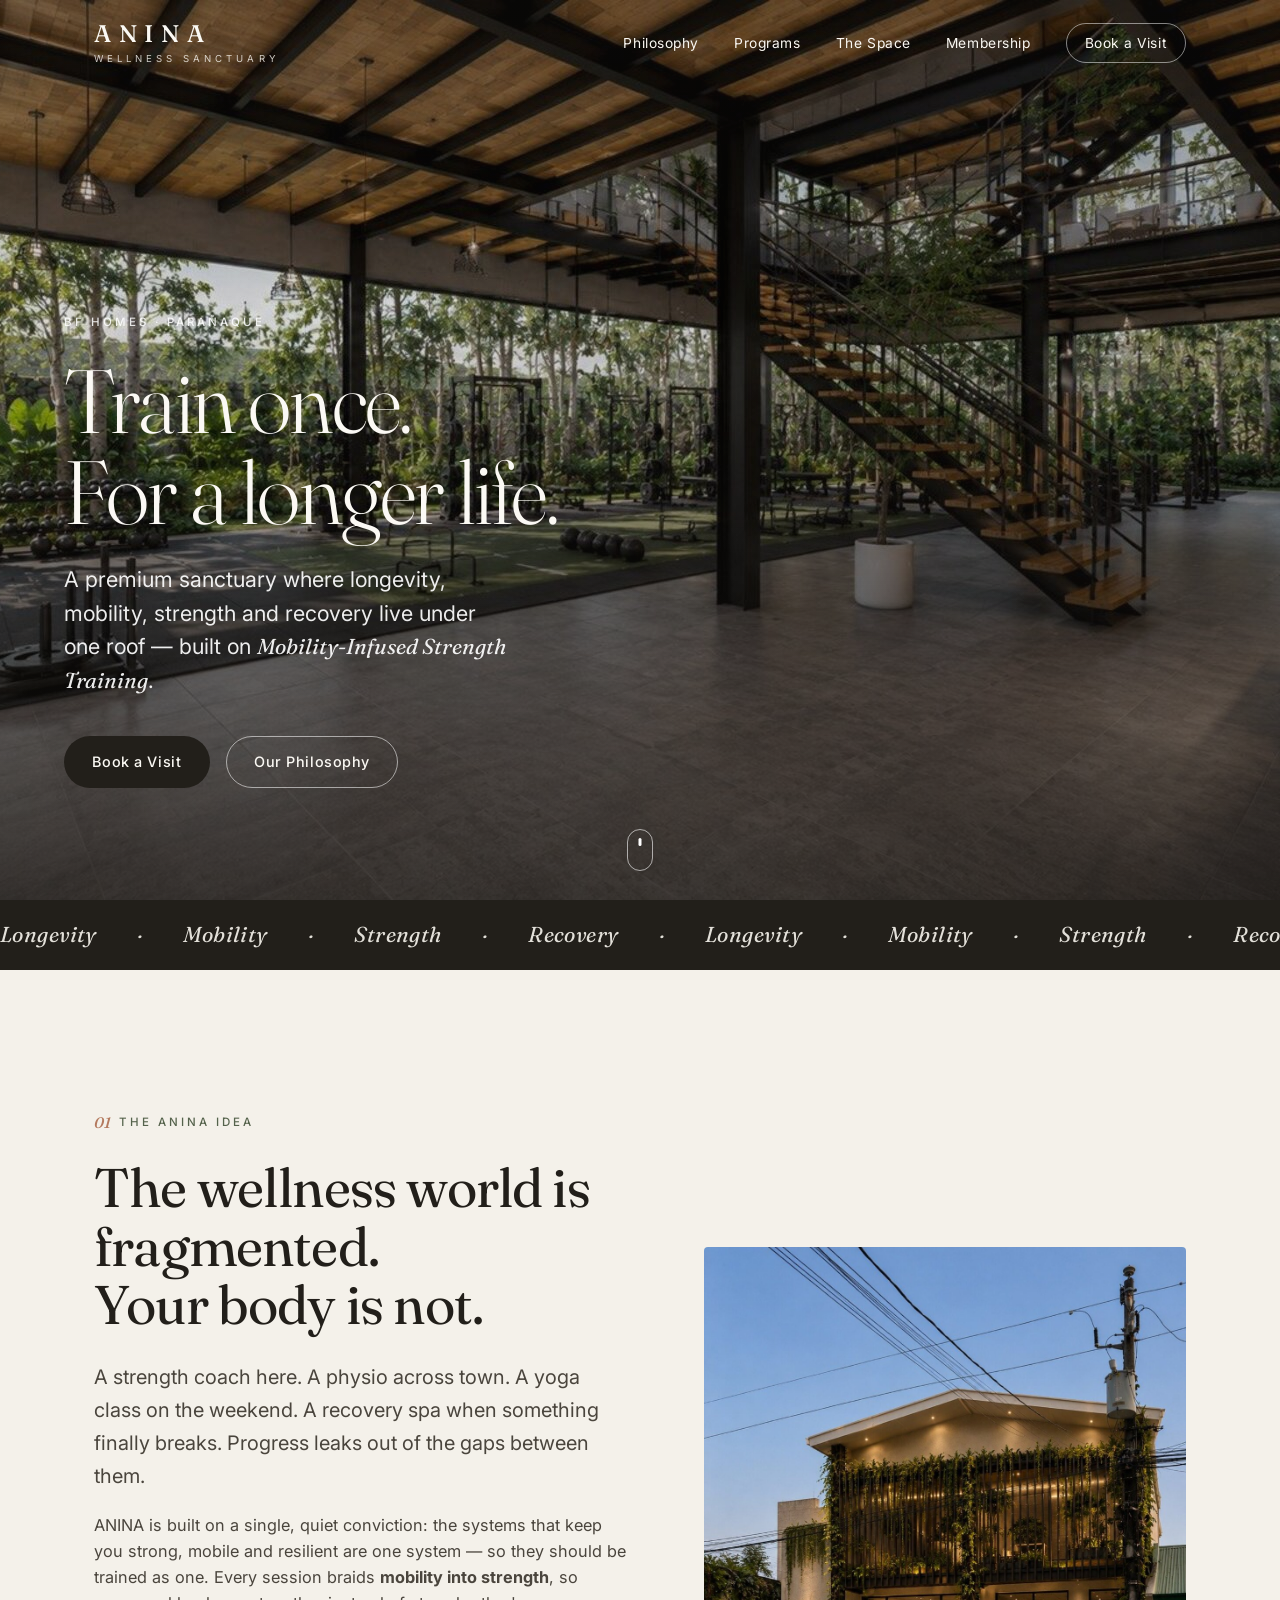
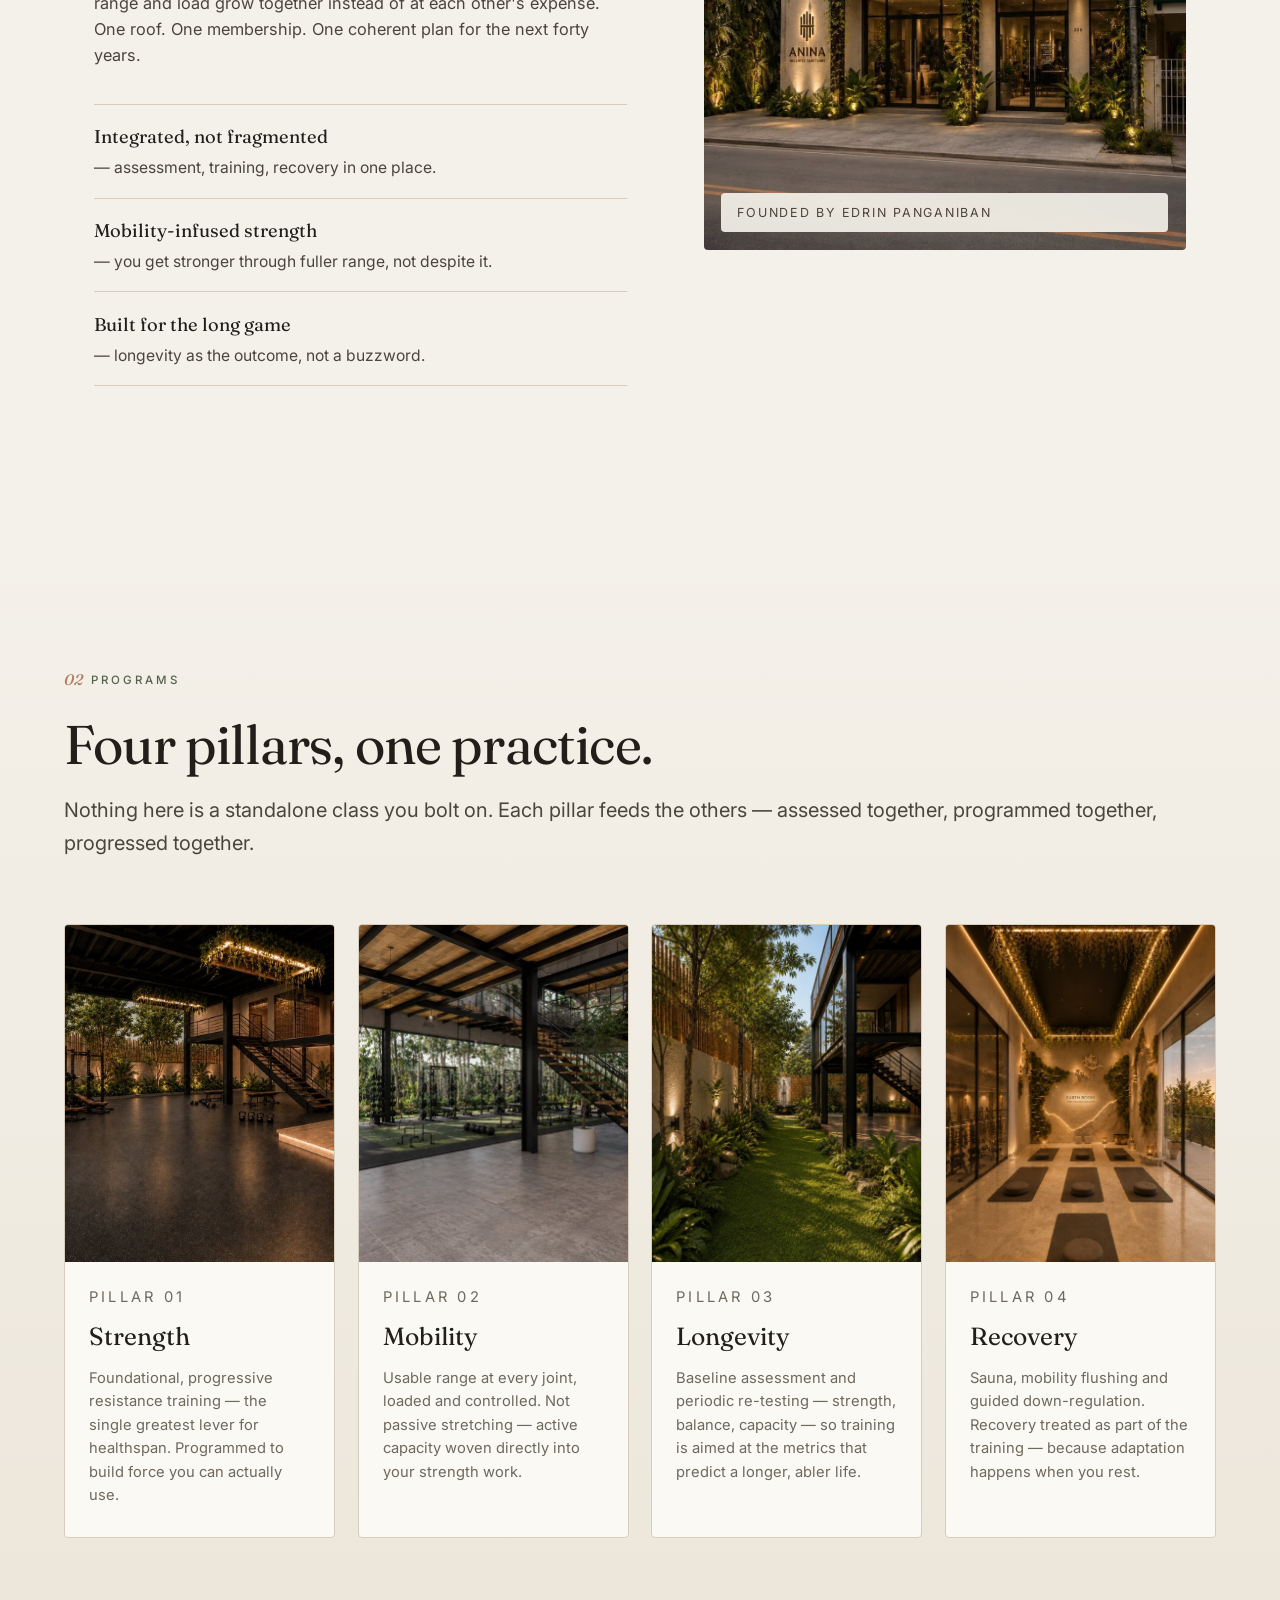
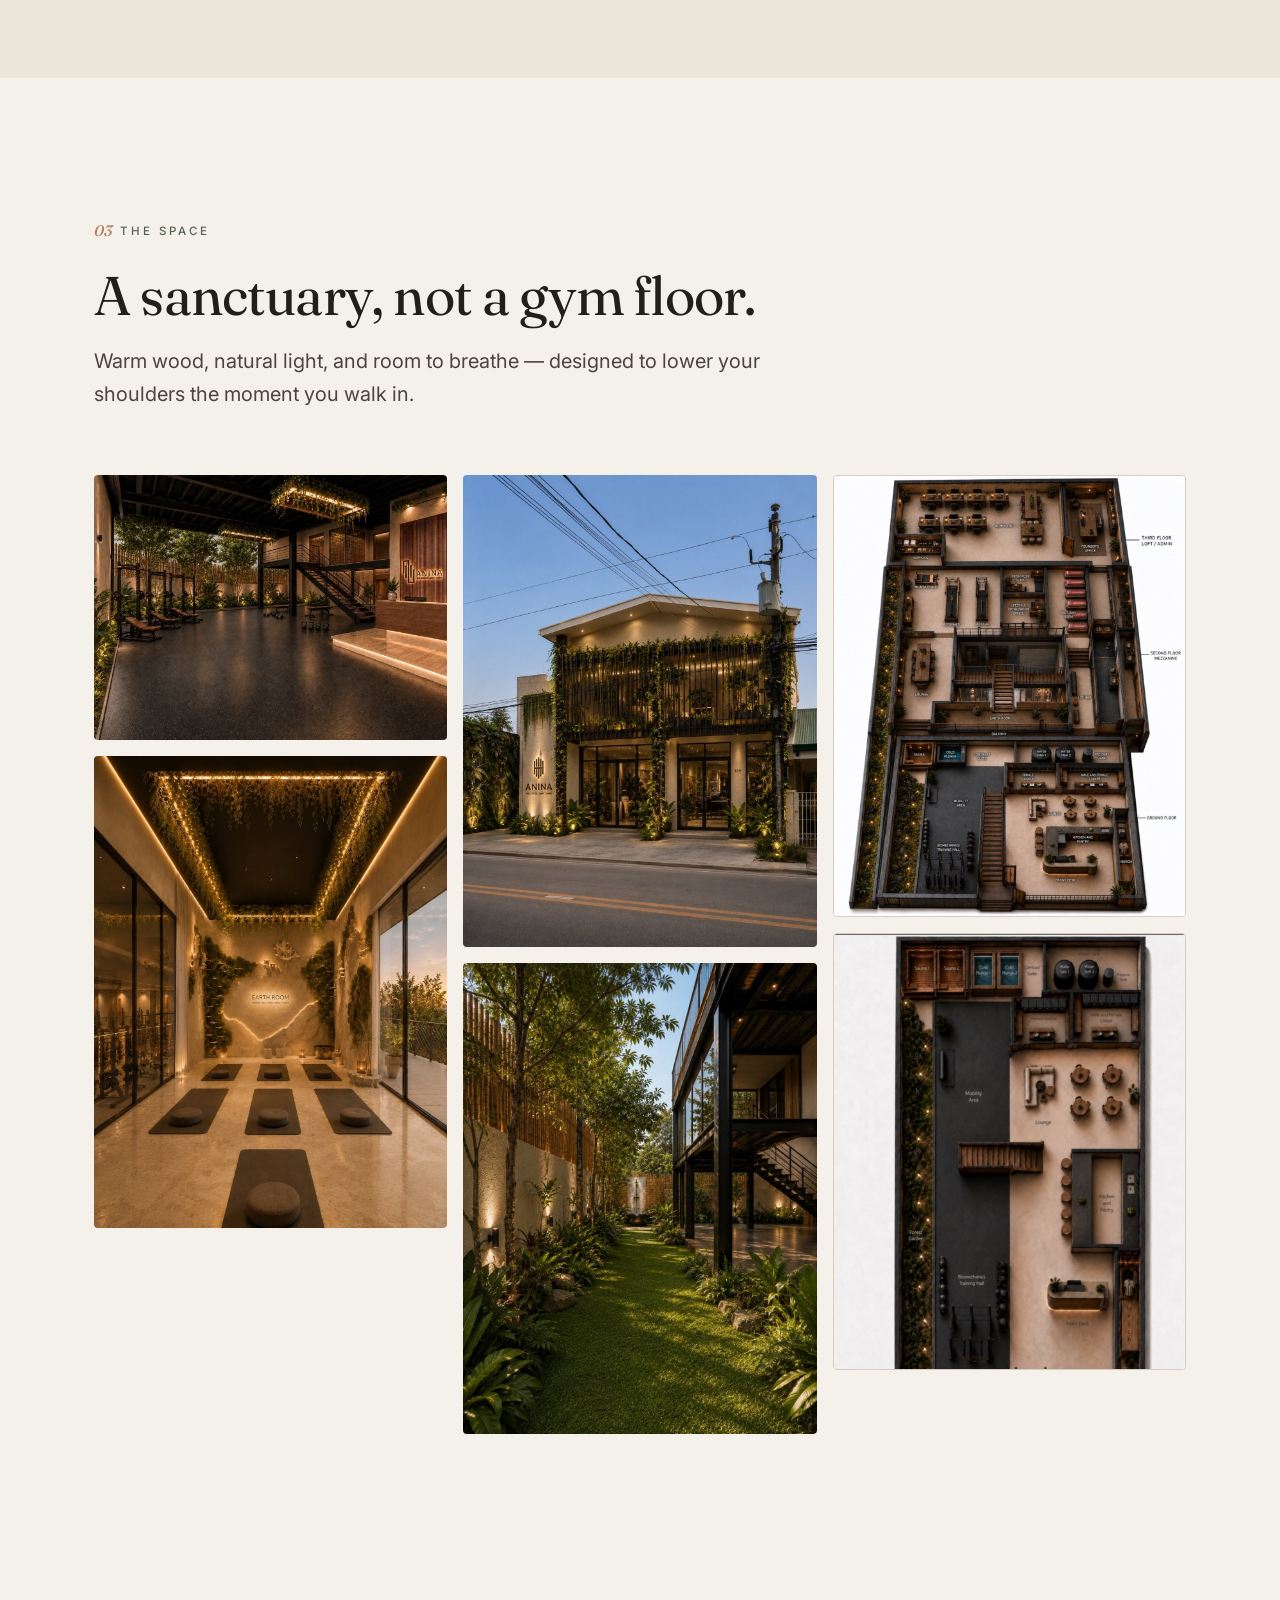
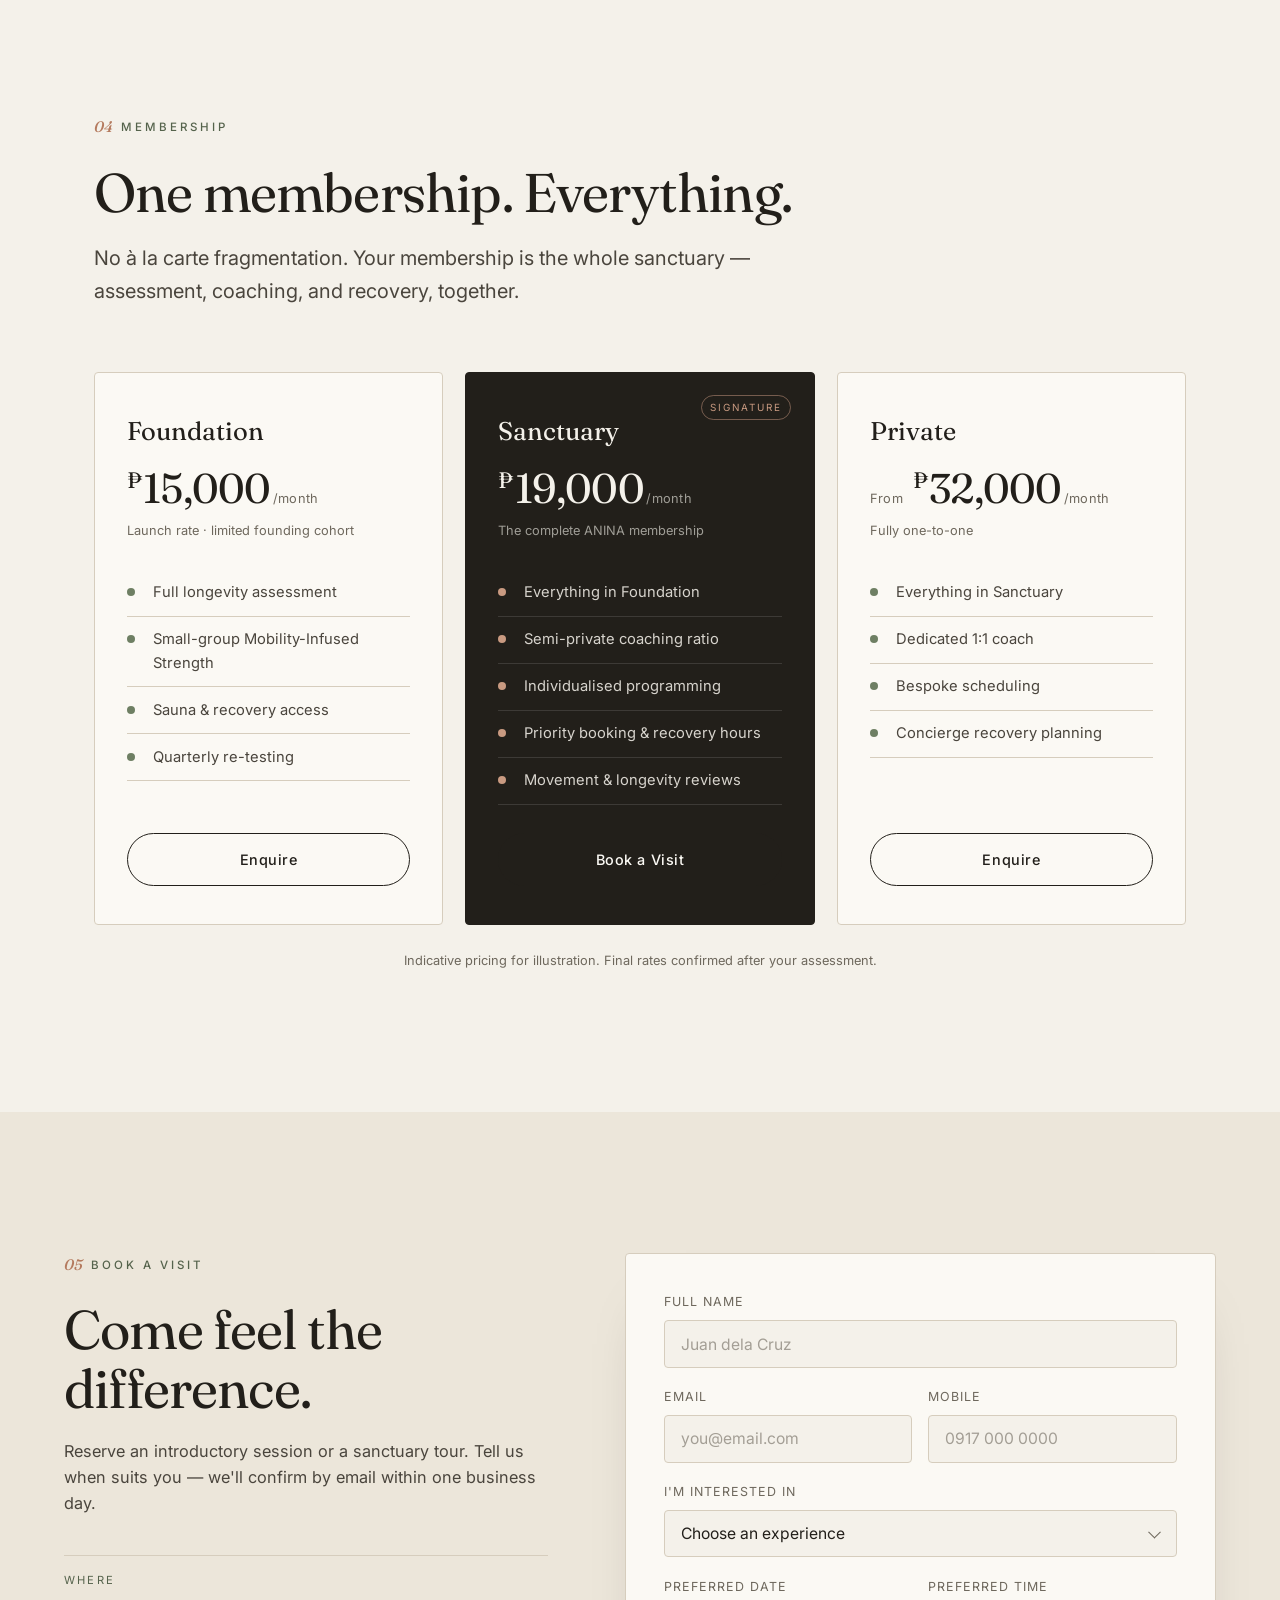
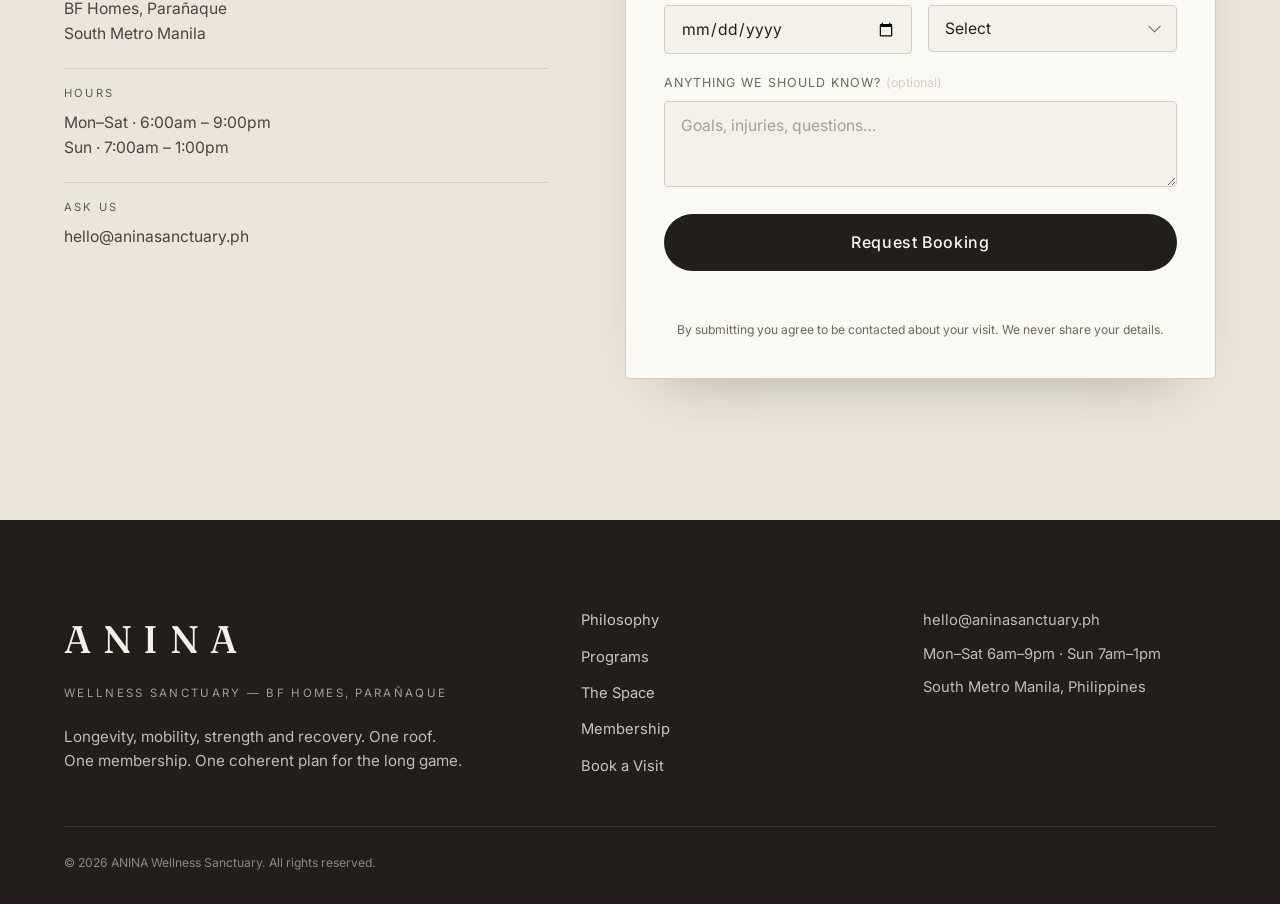
==== commit eb363482: "Use real ANINA photography and architectural renders Replace placeholder imagery with ANINA's own ma" ====
--- a/index.html
+++ b/index.html
@@ -39,7 +39,7 @@
   <!-- ================= HERO ================= -->
   <section class="hero" id="top">
     <div class="hero__media">
-      <img src="assets/images/hero.jpg" alt="The ANINA training floor — warm wood, natural light, minimal equipment" />
+      <img src="assets/images/hero.jpg" alt="The ANINA training hall — steel frame, warm wood and forest views" />
       <div class="hero__scrim"></div>
     </div>
     <div class="hero__content reveal">
@@ -90,7 +90,7 @@
         </ul>
       </div>
       <figure class="philosophy__media reveal">
-        <img src="assets/images/philosophy.jpg" alt="A calm, wood-toned corner of the sanctuary" />
+        <img src="assets/images/philosophy.jpg" alt="The ANINA sanctuary facade at dusk" />
         <figcaption>Founded by Edrin Panganiban</figcaption>
       </figure>
     </div>
@@ -109,7 +109,7 @@
 
     <div class="cards">
       <article class="card reveal">
-        <div class="card__media"><img src="assets/images/program-strength.jpg" alt="Strength training space" /></div>
+        <div class="card__media"><img src="assets/images/program-strength.jpg" alt="The main training floor and reception" /></div>
         <div class="card__body">
           <p class="card__kicker">Pillar 01</p>
           <h3 class="card__title">Strength</h3>
@@ -119,7 +119,7 @@
       </article>
 
       <article class="card reveal">
-        <div class="card__media"><img src="assets/images/program-mobility.jpg" alt="Open mobility floor" /></div>
+        <div class="card__media"><img src="assets/images/program-mobility.jpg" alt="Open movement floor" /></div>
         <div class="card__body">
           <p class="card__kicker">Pillar 02</p>
           <h3 class="card__title">Mobility</h3>
@@ -129,7 +129,7 @@
       </article>
 
       <article class="card reveal">
-        <div class="card__media"><img src="assets/images/program-longevity.jpg" alt="Longevity assessment space" /></div>
+        <div class="card__media"><img src="assets/images/program-longevity.jpg" alt="Garden grounds and greenery" /></div>
         <div class="card__body">
           <p class="card__kicker">Pillar 03</p>
           <h3 class="card__title">Longevity</h3>
@@ -139,7 +139,7 @@
       </article>
 
       <article class="card reveal">
-        <div class="card__media"><img src="assets/images/program-recovery.jpg" alt="Recovery and sauna space" /></div>
+        <div class="card__media"><img src="assets/images/program-recovery.jpg" alt="The sauna and recovery corridor" /></div>
         <div class="card__body">
           <p class="card__kicker">Pillar 04</p>
           <h3 class="card__title">Recovery</h3>
@@ -158,12 +158,12 @@
       <p class="body-lg section__intro">Warm wood, natural light, and room to breathe — designed to lower your shoulders the moment you walk in.</p>
     </div>
     <div class="gallery__grid">
-      <button class="gallery__item gallery__item--tall reveal" data-full="assets/images/hero.jpg"><img src="assets/images/hero.jpg" alt="Training floor" loading="lazy" /></button>
-      <button class="gallery__item reveal" data-full="assets/images/gallery-1.jpg"><img src="assets/images/gallery-1.jpg" alt="Recovery detail" loading="lazy" /></button>
-      <button class="gallery__item reveal" data-full="assets/images/program-recovery.jpg"><img src="assets/images/program-recovery.jpg" alt="Sauna" loading="lazy" /></button>
-      <button class="gallery__item reveal" data-full="assets/images/gallery-2.jpg"><img src="assets/images/gallery-2.jpg" alt="Mobility studio" loading="lazy" /></button>
-      <button class="gallery__item gallery__item--wide reveal" data-full="assets/images/gallery-3.jpg"><img src="assets/images/gallery-3.jpg" alt="Architectural detail" loading="lazy" /></button>
-      <button class="gallery__item reveal" data-full="assets/images/program-mobility.jpg"><img src="assets/images/program-mobility.jpg" alt="Open floor" loading="lazy" /></button>
+      <button class="gallery__item reveal" data-full="assets/images/program-strength.jpg"><img src="assets/images/program-strength.jpg" alt="The ANINA training floor and reception" loading="lazy" /></button>
+      <button class="gallery__item reveal" data-full="assets/images/program-recovery.jpg"><img src="assets/images/program-recovery.jpg" alt="The sauna and recovery corridor" loading="lazy" /></button>
+      <button class="gallery__item reveal" data-full="assets/images/philosophy.jpg"><img src="assets/images/philosophy.jpg" alt="The ANINA sanctuary facade at dusk" loading="lazy" /></button>
+      <button class="gallery__item reveal" data-full="assets/images/program-longevity.jpg"><img src="assets/images/program-longevity.jpg" alt="Garden path through the grounds" loading="lazy" /></button>
+      <button class="gallery__item gallery__item--plan reveal" data-full="assets/images/gallery-2.jpg"><img src="assets/images/gallery-2.jpg" alt="Sanctuary floor plan — ground, mezzanine and loft" loading="lazy" /></button>
+      <button class="gallery__item gallery__item--plan reveal" data-full="assets/images/gallery-3.jpg"><img src="assets/images/gallery-3.jpg" alt="Interior zoning — mobility, lounge and recovery" loading="lazy" /></button>
     </div>
   </section>
 
@@ -325,7 +325,6 @@
     </div>
     <div class="footer__base">
       <p>© <span id="year"></span> ANINA Wellness Sanctuary. All rights reserved.</p>
-      <p class="footer__note">Placeholder site · imagery for demonstration only</p>
     </div>
   </footer>
 
--- a/css/styles.css
+++ b/css/styles.css
@@ -178,12 +178,13 @@
 .card__body p { font-size: 0.92rem; color: var(--ink-mute); line-height: 1.6; }
 
 /* ================= GALLERY ================= */
-.gallery__grid { display: grid; grid-template-columns: repeat(3, 1fr); grid-auto-rows: 220px; gap: 1rem; }
-.gallery__item { position: relative; overflow: hidden; border-radius: var(--radius); border: 0; padding: 0; cursor: zoom-in; background: var(--paper-deep); }
-.gallery__item img { width: 100%; height: 100%; object-fit: cover; transition: transform .8s var(--ease), filter .5s; }
-.gallery__item:hover img { transform: scale(1.07); filter: brightness(1.03); }
-.gallery__item--tall { grid-row: span 2; }
-.gallery__item--wide { grid-column: span 2; }
+.gallery__grid { column-count: 3; column-gap: 1rem; }
+.gallery__item { position: relative; display: block; width: 100%; margin: 0 0 1rem; overflow: hidden; border-radius: var(--radius); border: 0; padding: 0; cursor: zoom-in; background: var(--paper-deep); break-inside: avoid; -webkit-column-break-inside: avoid; line-height: 0; }
+.gallery__item img { width: 100%; height: auto; object-fit: cover; transition: transform .8s var(--ease), filter .5s; }
+.gallery__item:hover img { transform: scale(1.04); filter: brightness(1.03); }
+/* architectural floor-plan renders: show in full on a soft ground */
+.gallery__item--plan { background: var(--white); border: 1px solid var(--line); }
+.gallery__item--plan img { object-fit: contain; }
 
 /* ================= MEMBERSHIP ================= */
 .membership { text-align: left; }
@@ -284,8 +285,7 @@
   .nav__toggle.is-active span:nth-child(3) { transform: translateY(-7px) rotate(-45deg); }
   .nav.is-solid .nav__toggle span, .nav__toggle.is-active span { background: var(--ink); }
   .cards { grid-template-columns: 1fr; }
-  .gallery__grid { grid-template-columns: repeat(2, 1fr); grid-auto-rows: 180px; }
-  .gallery__item--wide { grid-column: span 2; }
+  .gallery__grid { column-count: 2; }
   .field-row { grid-template-columns: 1fr; gap: 0; }
   .footer__inner { grid-template-columns: 1fr; gap: 2rem; }
   .footer__base { justify-content: flex-start; }
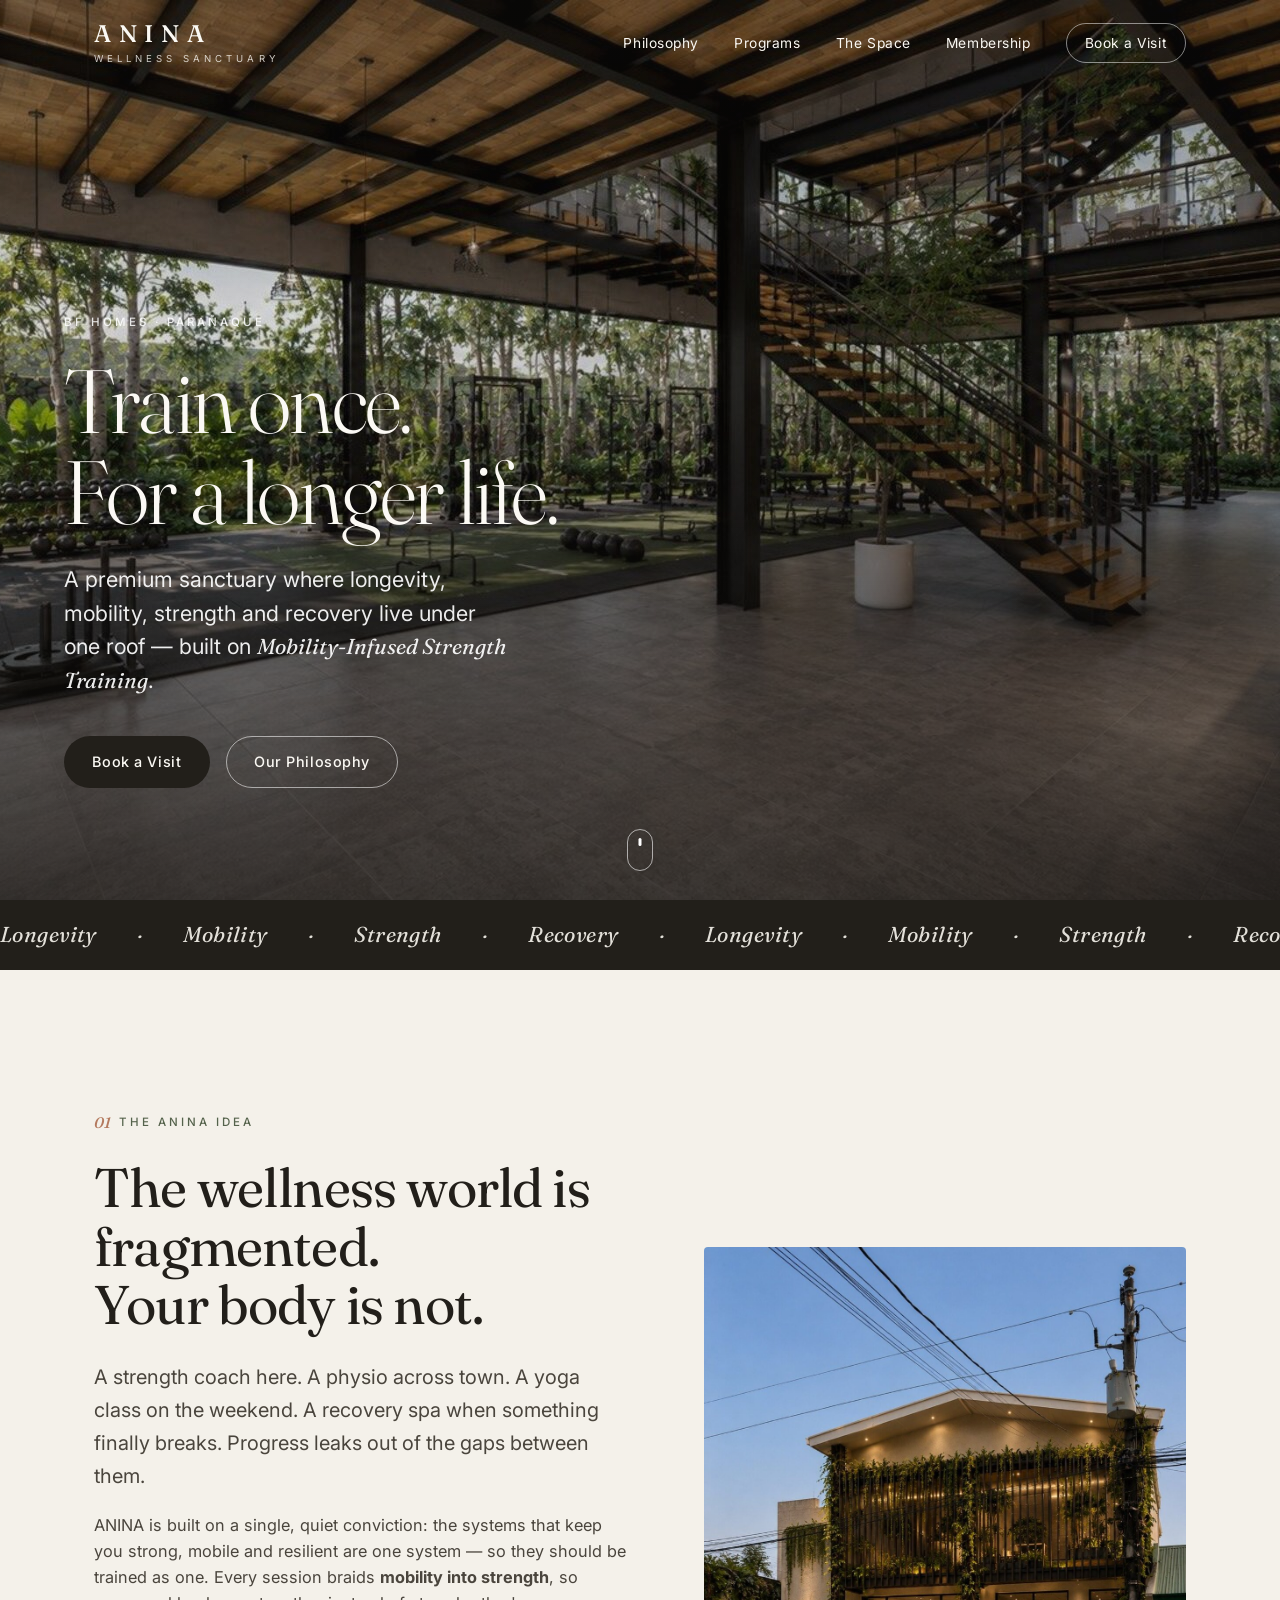
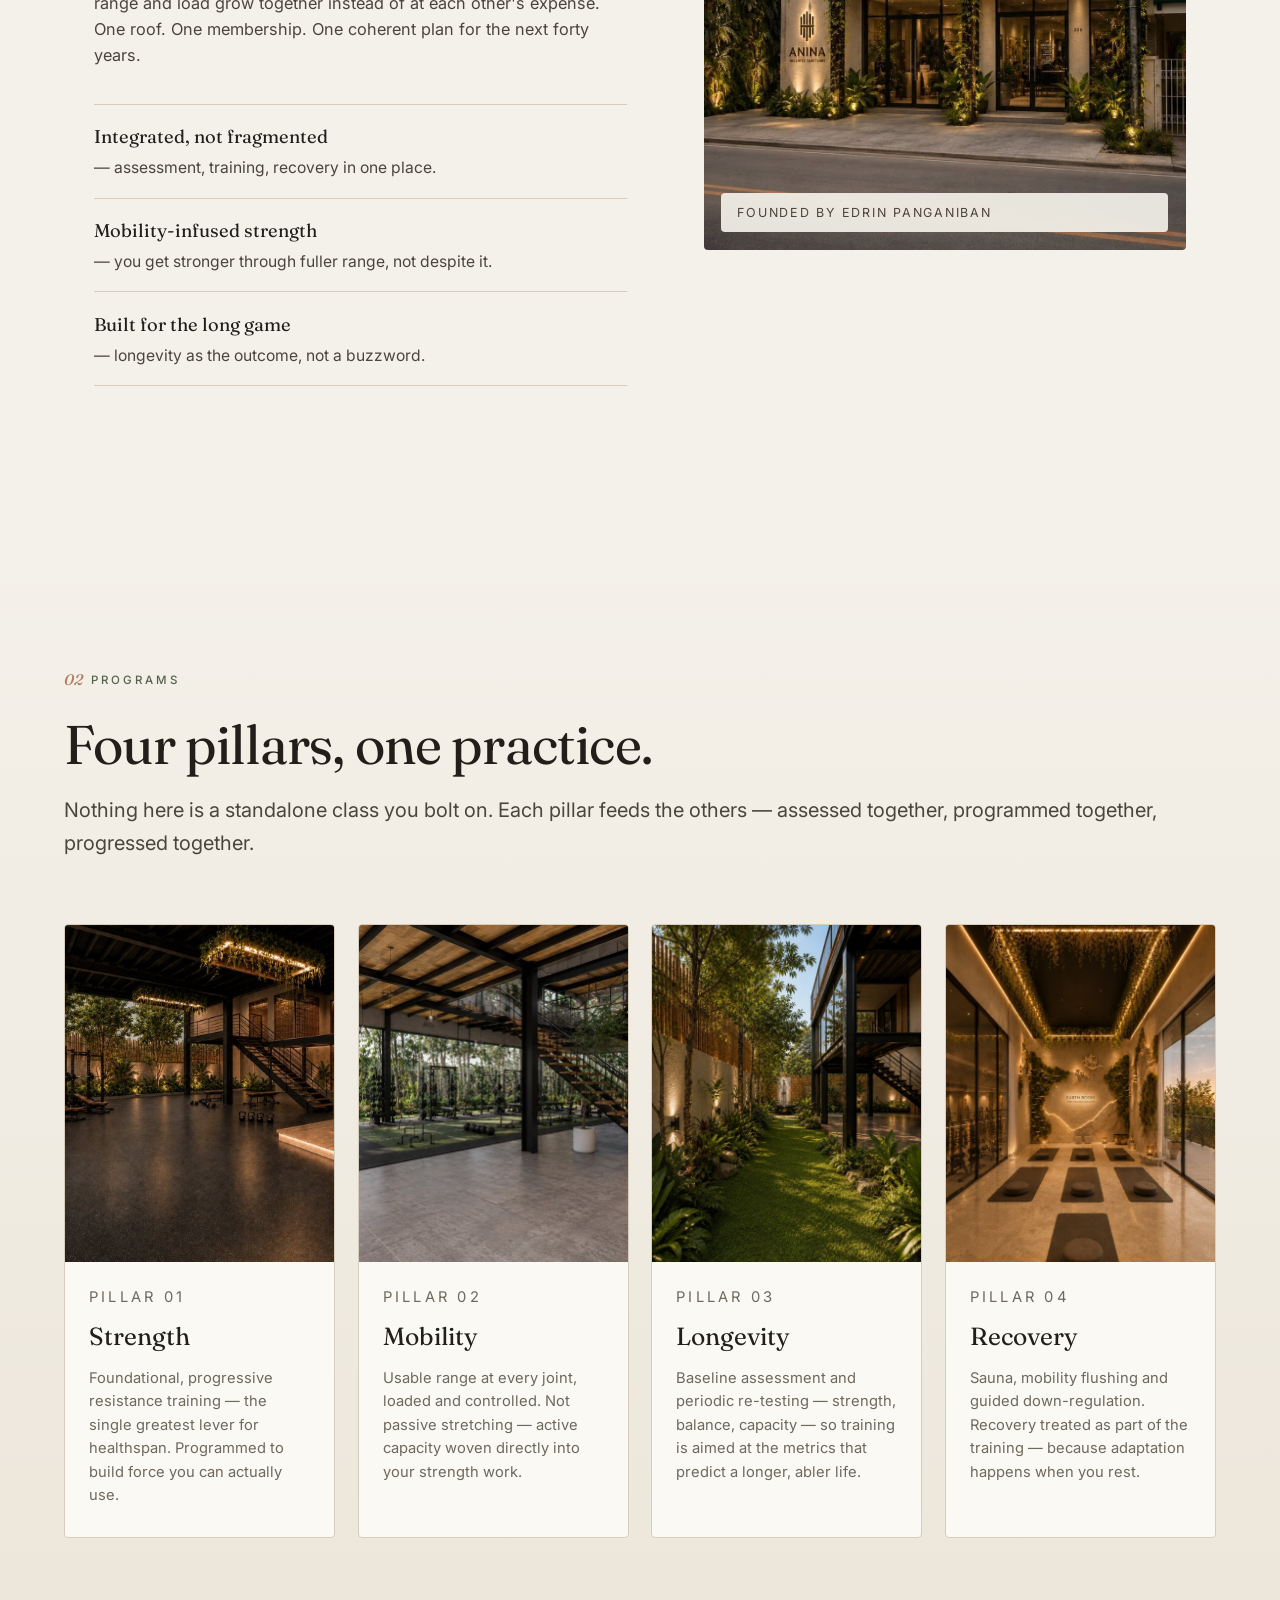
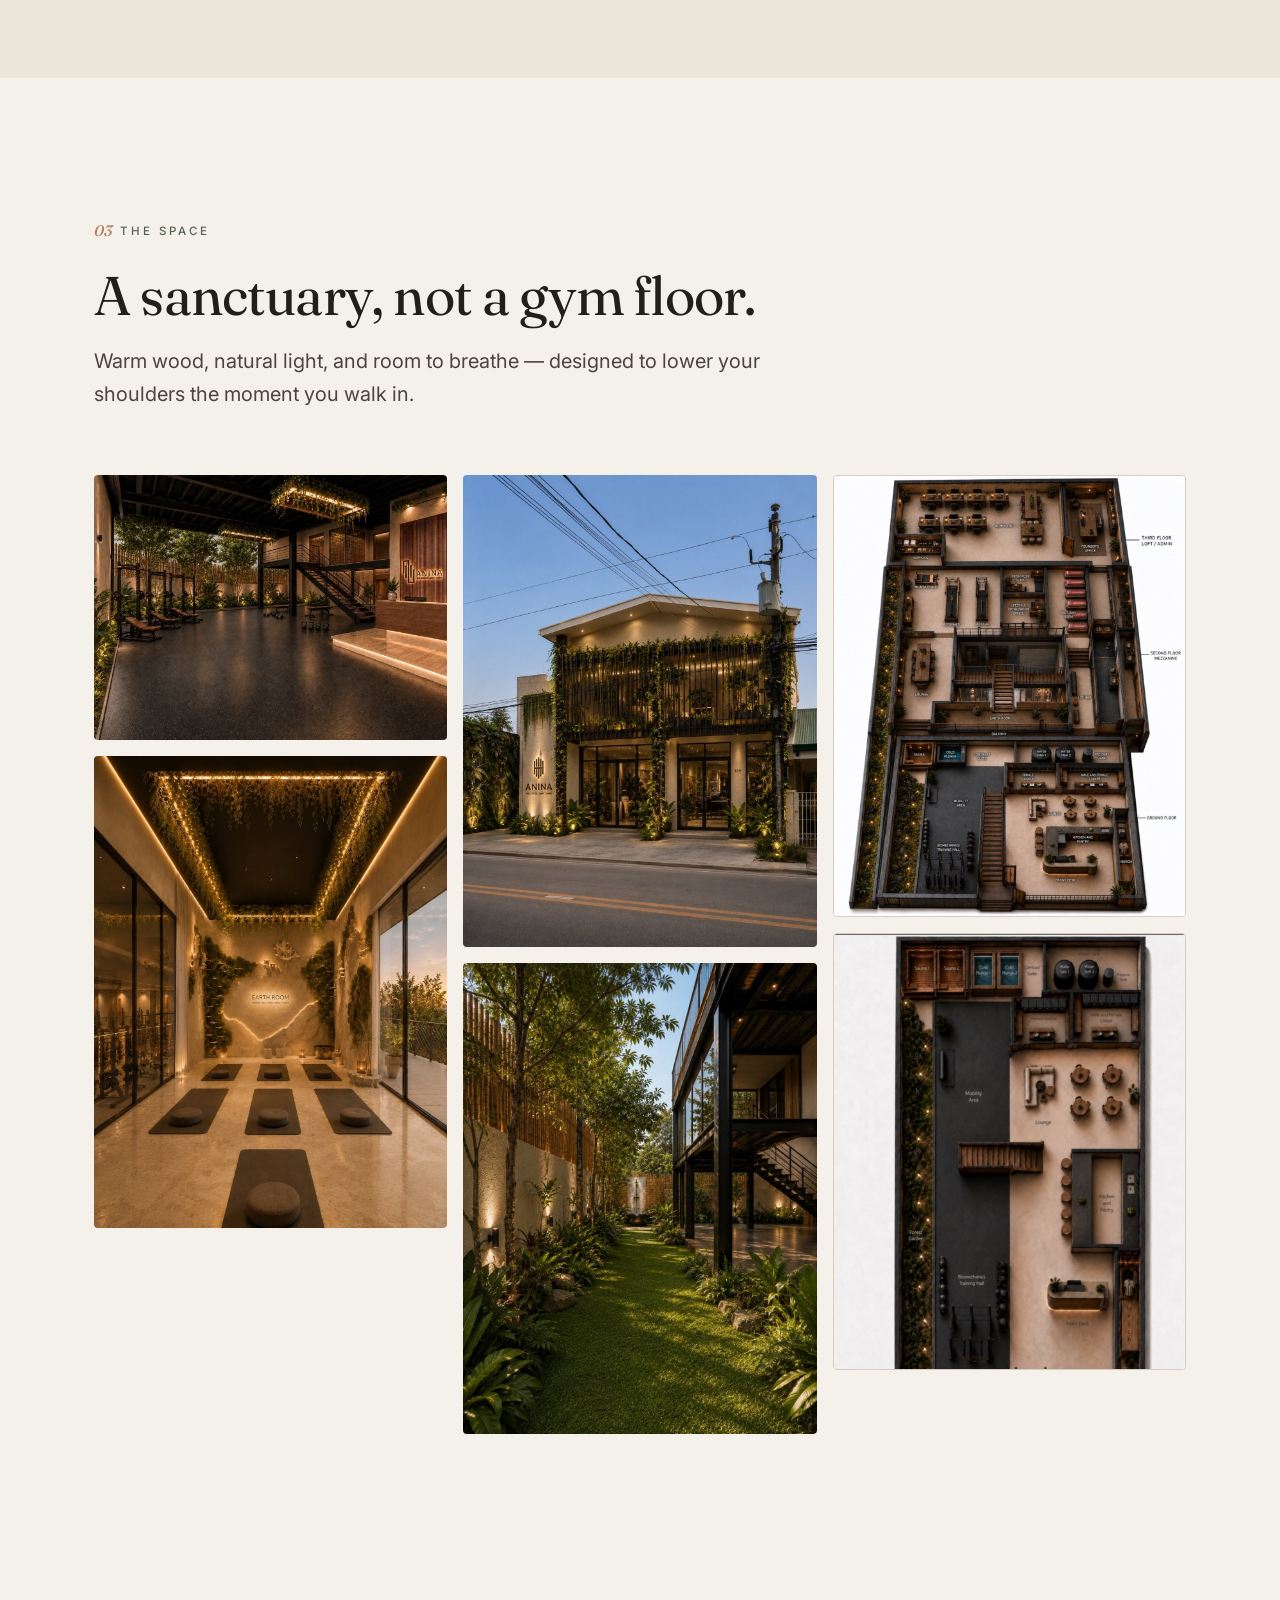
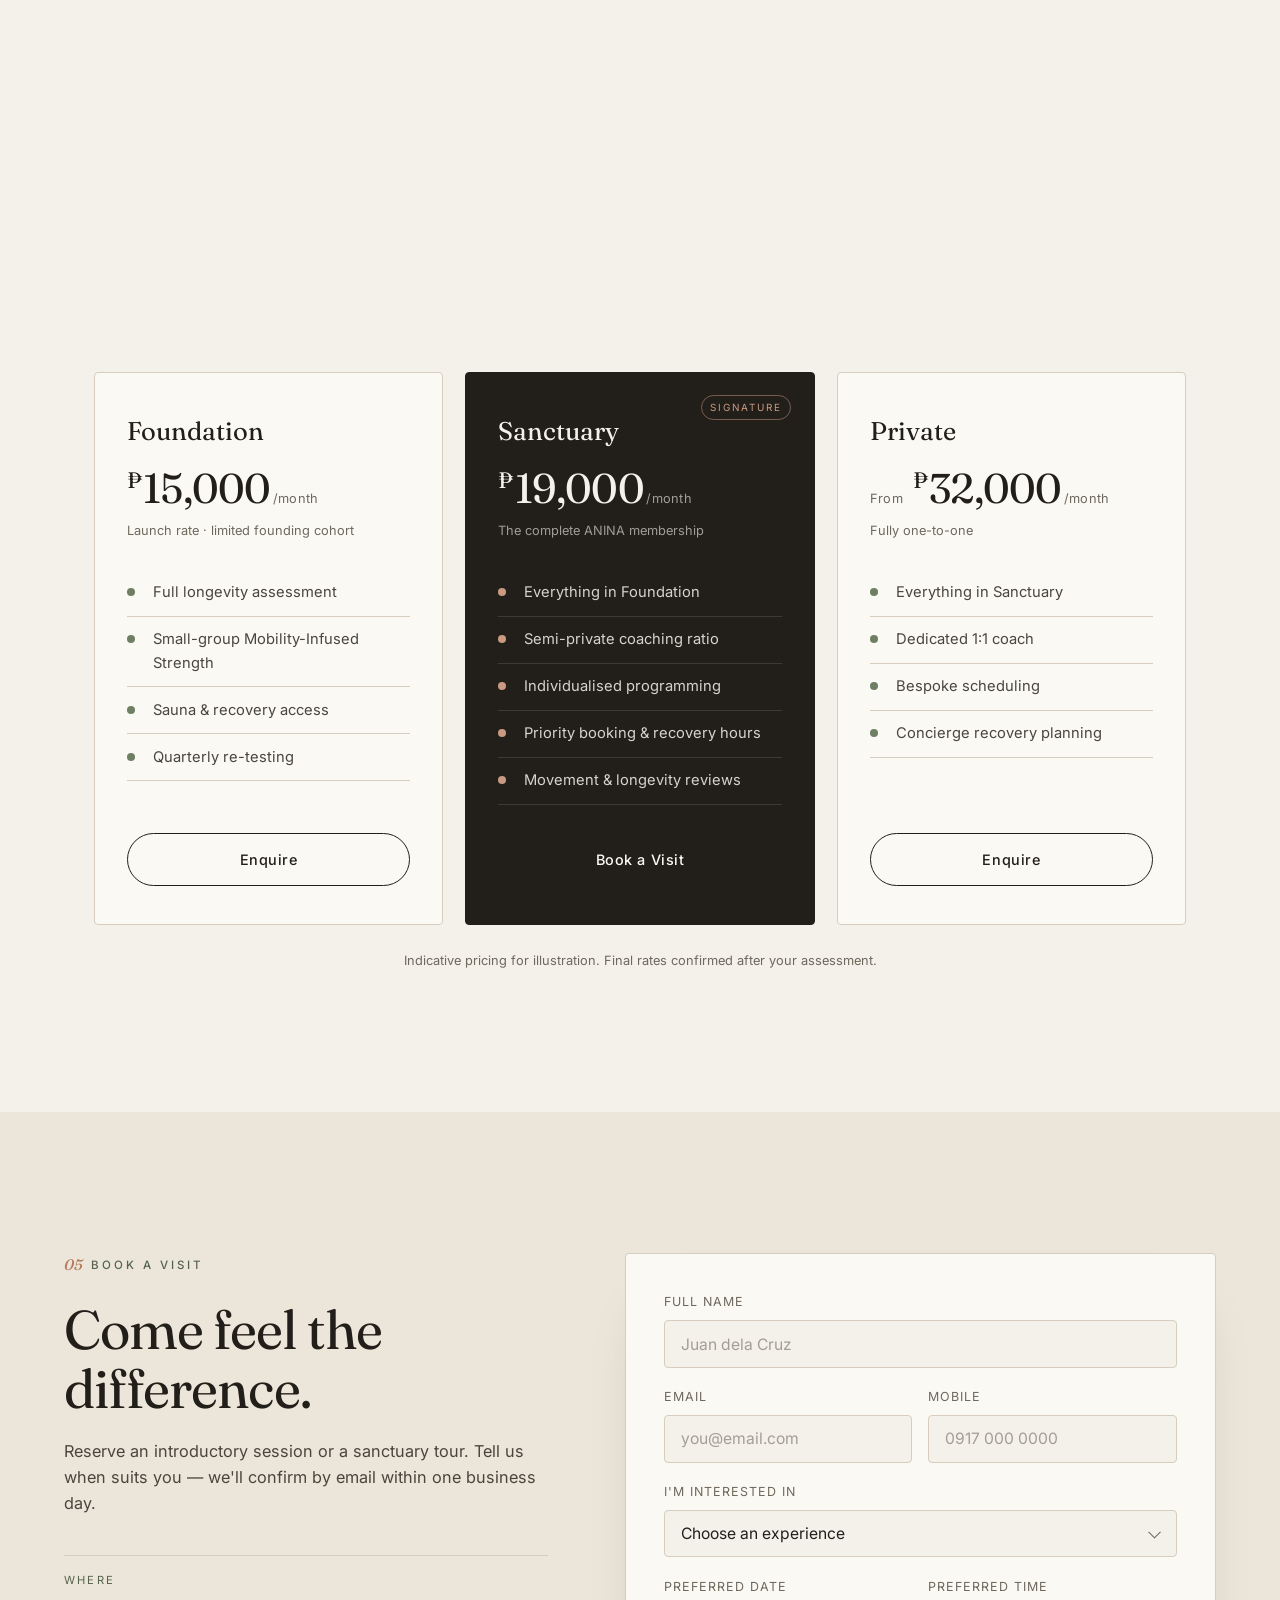
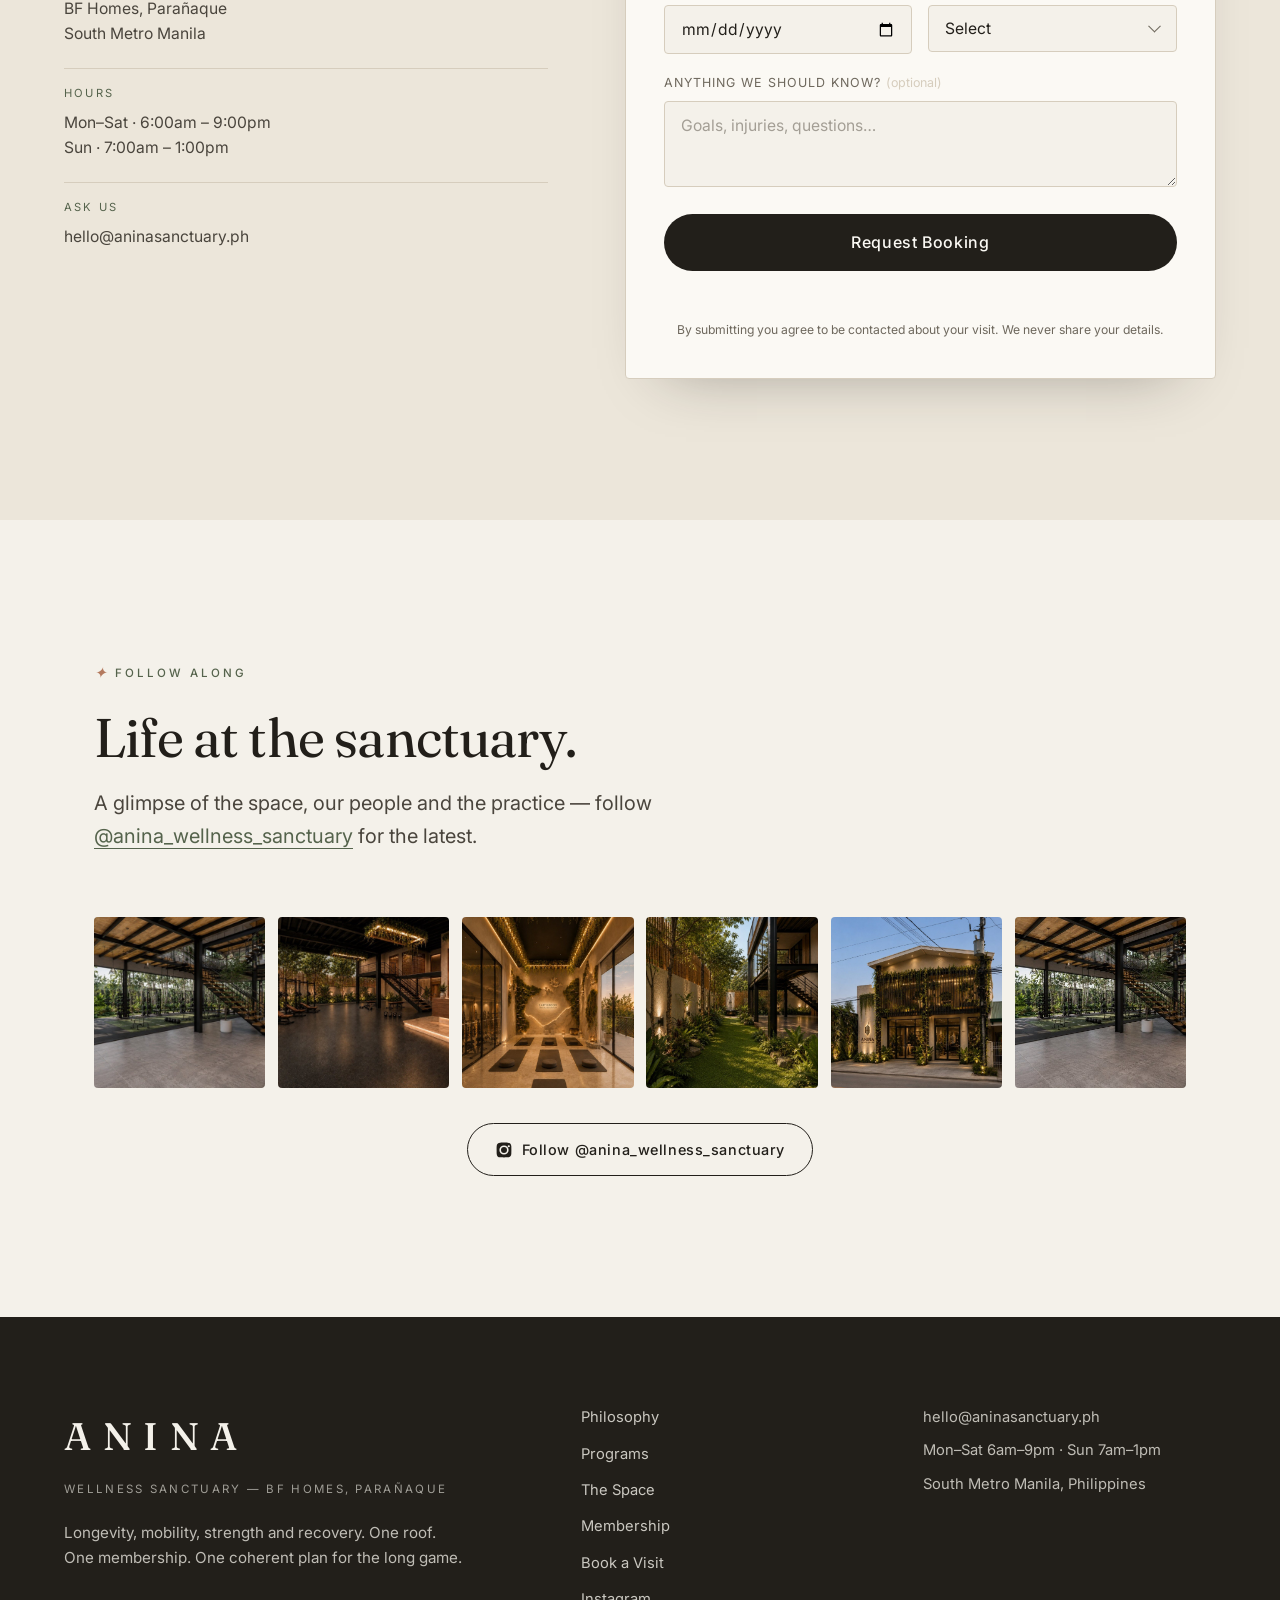
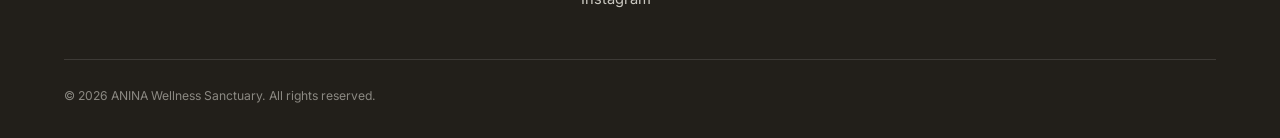
==== commit 6a7e9d2e: "Add auto-updating Instagram "Follow along" section New #instagram section renders a live, self-refre" ====
--- a/index.html
+++ b/index.html
@@ -302,6 +302,37 @@
     </div>
   </section>
 
+  <!-- ================= INSTAGRAM ================= -->
+  <section class="section instagram" id="instagram">
+    <div class="section__head reveal">
+      <p class="eyebrow"><span class="num">&#10022;</span> Follow along</p>
+      <h2 class="h2">Life at the sanctuary.</h2>
+      <p class="body-lg section__intro">A glimpse of the space, our people and the practice &mdash; follow
+        <a class="ig__handle" href="https://www.instagram.com/anina_wellness_sanctuary/" target="_blank" rel="noopener">@anina_wellness_sanctuary</a>
+        for the latest.</p>
+    </div>
+
+    <div class="ig__feed reveal" id="igFeed">
+      <!-- Live widget is injected here when configured in js/config.js.
+           Until then, this on-brand grid links to the Instagram profile. -->
+      <div class="ig__grid" id="igFallback">
+        <a class="ig__tile" href="https://www.instagram.com/anina_wellness_sanctuary/" target="_blank" rel="noopener" aria-label="ANINA on Instagram"><img src="assets/images/hero.jpg" alt="" loading="lazy" /><span class="ig__ov"><svg viewBox="0 0 24 24" aria-hidden="true"><path d="M12 2.16c3.2 0 3.58 0 4.85.07 3.25.15 4.77 1.69 4.92 4.92.06 1.27.07 1.65.07 4.85s0 3.58-.07 4.85c-.15 3.23-1.66 4.77-4.92 4.92-1.27.06-1.65.07-4.85.07s-3.58 0-4.85-.07c-3.26-.15-4.77-1.7-4.92-4.92-.06-1.27-.07-1.65-.07-4.85s0-3.58.07-4.85C2.38 3.92 3.9 2.38 7.15 2.23 8.42 2.17 8.8 2.16 12 2.16zm0 3.68a6.16 6.16 0 100 12.32 6.16 6.16 0 000-12.32zm0 10.16a4 4 0 110-8 4 4 0 010 8zm6.4-10.4a1.44 1.44 0 100 2.88 1.44 1.44 0 000-2.88z"/></svg></span></a>
+        <a class="ig__tile" href="https://www.instagram.com/anina_wellness_sanctuary/" target="_blank" rel="noopener" aria-label="ANINA on Instagram"><img src="assets/images/program-strength.jpg" alt="" loading="lazy" /><span class="ig__ov"><svg viewBox="0 0 24 24" aria-hidden="true"><path d="M12 2.16c3.2 0 3.58 0 4.85.07 3.25.15 4.77 1.69 4.92 4.92.06 1.27.07 1.65.07 4.85s0 3.58-.07 4.85c-.15 3.23-1.66 4.77-4.92 4.92-1.27.06-1.65.07-4.85.07s-3.58 0-4.85-.07c-3.26-.15-4.77-1.7-4.92-4.92-.06-1.27-.07-1.65-.07-4.85s0-3.58.07-4.85C2.38 3.92 3.9 2.38 7.15 2.23 8.42 2.17 8.8 2.16 12 2.16zm0 3.68a6.16 6.16 0 100 12.32 6.16 6.16 0 000-12.32zm0 10.16a4 4 0 110-8 4 4 0 010 8zm6.4-10.4a1.44 1.44 0 100 2.88 1.44 1.44 0 000-2.88z"/></svg></span></a>
+        <a class="ig__tile" href="https://www.instagram.com/anina_wellness_sanctuary/" target="_blank" rel="noopener" aria-label="ANINA on Instagram"><img src="assets/images/program-recovery.jpg" alt="" loading="lazy" /><span class="ig__ov"><svg viewBox="0 0 24 24" aria-hidden="true"><path d="M12 2.16c3.2 0 3.58 0 4.85.07 3.25.15 4.77 1.69 4.92 4.92.06 1.27.07 1.65.07 4.85s0 3.58-.07 4.85c-.15 3.23-1.66 4.77-4.92 4.92-1.27.06-1.65.07-4.85.07s-3.58 0-4.85-.07c-3.26-.15-4.77-1.7-4.92-4.92-.06-1.27-.07-1.65-.07-4.85s0-3.58.07-4.85C2.38 3.92 3.9 2.38 7.15 2.23 8.42 2.17 8.8 2.16 12 2.16zm0 3.68a6.16 6.16 0 100 12.32 6.16 6.16 0 000-12.32zm0 10.16a4 4 0 110-8 4 4 0 010 8zm6.4-10.4a1.44 1.44 0 100 2.88 1.44 1.44 0 000-2.88z"/></svg></span></a>
+        <a class="ig__tile" href="https://www.instagram.com/anina_wellness_sanctuary/" target="_blank" rel="noopener" aria-label="ANINA on Instagram"><img src="assets/images/program-longevity.jpg" alt="" loading="lazy" /><span class="ig__ov"><svg viewBox="0 0 24 24" aria-hidden="true"><path d="M12 2.16c3.2 0 3.58 0 4.85.07 3.25.15 4.77 1.69 4.92 4.92.06 1.27.07 1.65.07 4.85s0 3.58-.07 4.85c-.15 3.23-1.66 4.77-4.92 4.92-1.27.06-1.65.07-4.85.07s-3.58 0-4.85-.07c-3.26-.15-4.77-1.7-4.92-4.92-.06-1.27-.07-1.65-.07-4.85s0-3.58.07-4.85C2.38 3.92 3.9 2.38 7.15 2.23 8.42 2.17 8.8 2.16 12 2.16zm0 3.68a6.16 6.16 0 100 12.32 6.16 6.16 0 000-12.32zm0 10.16a4 4 0 110-8 4 4 0 010 8zm6.4-10.4a1.44 1.44 0 100 2.88 1.44 1.44 0 000-2.88z"/></svg></span></a>
+        <a class="ig__tile" href="https://www.instagram.com/anina_wellness_sanctuary/" target="_blank" rel="noopener" aria-label="ANINA on Instagram"><img src="assets/images/philosophy.jpg" alt="" loading="lazy" /><span class="ig__ov"><svg viewBox="0 0 24 24" aria-hidden="true"><path d="M12 2.16c3.2 0 3.58 0 4.85.07 3.25.15 4.77 1.69 4.92 4.92.06 1.27.07 1.65.07 4.85s0 3.58-.07 4.85c-.15 3.23-1.66 4.77-4.92 4.92-1.27.06-1.65.07-4.85.07s-3.58 0-4.85-.07c-3.26-.15-4.77-1.7-4.92-4.92-.06-1.27-.07-1.65-.07-4.85s0-3.58.07-4.85C2.38 3.92 3.9 2.38 7.15 2.23 8.42 2.17 8.8 2.16 12 2.16zm0 3.68a6.16 6.16 0 100 12.32 6.16 6.16 0 000-12.32zm0 10.16a4 4 0 110-8 4 4 0 010 8zm6.4-10.4a1.44 1.44 0 100 2.88 1.44 1.44 0 000-2.88z"/></svg></span></a>
+        <a class="ig__tile" href="https://www.instagram.com/anina_wellness_sanctuary/" target="_blank" rel="noopener" aria-label="ANINA on Instagram"><img src="assets/images/program-mobility.jpg" alt="" loading="lazy" /><span class="ig__ov"><svg viewBox="0 0 24 24" aria-hidden="true"><path d="M12 2.16c3.2 0 3.58 0 4.85.07 3.25.15 4.77 1.69 4.92 4.92.06 1.27.07 1.65.07 4.85s0 3.58-.07 4.85c-.15 3.23-1.66 4.77-4.92 4.92-1.27.06-1.65.07-4.85.07s-3.58 0-4.85-.07c-3.26-.15-4.77-1.7-4.92-4.92-.06-1.27-.07-1.65-.07-4.85s0-3.58.07-4.85C2.38 3.92 3.9 2.38 7.15 2.23 8.42 2.17 8.8 2.16 12 2.16zm0 3.68a6.16 6.16 0 100 12.32 6.16 6.16 0 000-12.32zm0 10.16a4 4 0 110-8 4 4 0 010 8zm6.4-10.4a1.44 1.44 0 100 2.88 1.44 1.44 0 000-2.88z"/></svg></span></a>
+      </div>
+    </div>
+
+    <div class="ig__cta reveal">
+      <a href="https://www.instagram.com/anina_wellness_sanctuary/" class="btn btn--outline" target="_blank" rel="noopener">
+        <svg class="btn__ig" viewBox="0 0 24 24" aria-hidden="true"><path d="M12 2.16c3.2 0 3.58 0 4.85.07 3.25.15 4.77 1.69 4.92 4.92.06 1.27.07 1.65.07 4.85s0 3.58-.07 4.85c-.15 3.23-1.66 4.77-4.92 4.92-1.27.06-1.65.07-4.85.07s-3.58 0-4.85-.07c-3.26-.15-4.77-1.7-4.92-4.92-.06-1.27-.07-1.65-.07-4.85s0-3.58.07-4.85C2.38 3.92 3.9 2.38 7.15 2.23 8.42 2.17 8.8 2.16 12 2.16zm0 3.68a6.16 6.16 0 100 12.32 6.16 6.16 0 000-12.32zm0 10.16a4 4 0 110-8 4 4 0 010 8zm6.4-10.4a1.44 1.44 0 100 2.88 1.44 1.44 0 000-2.88z"/></svg>
+        Follow @anina_wellness_sanctuary
+      </a>
+    </div>
+  </section>
+
   <!-- ================= FOOTER ================= -->
   <footer class="footer" id="contact">
     <div class="footer__inner">
@@ -316,6 +347,7 @@
         <a href="#gallery">The Space</a>
         <a href="#membership">Membership</a>
         <a href="#book">Book a Visit</a>
+        <a href="#instagram">Instagram</a>
       </nav>
       <div class="footer__contact">
         <p>hello@aninasanctuary.ph</p>
--- a/css/styles.css
+++ b/css/styles.css
@@ -185,6 +185,23 @@
 /* architectural floor-plan renders: show in full on a soft ground */
 .gallery__item--plan { background: var(--white); border: 1px solid var(--line); }
 .gallery__item--plan img { object-fit: contain; }
+
+/* ================= INSTAGRAM ================= */
+.instagram { }
+.ig__handle { color: var(--sage-deep); border-bottom: 1px solid currentColor; white-space: nowrap; }
+.ig__handle:hover { color: var(--clay); }
+.ig__grid { display: grid; grid-template-columns: repeat(6, 1fr); gap: 0.8rem; }
+.ig__tile { position: relative; display: block; aspect-ratio: 1 / 1; overflow: hidden; border-radius: var(--radius); background: var(--paper-deep); }
+.ig__tile img { width: 100%; height: 100%; object-fit: cover; transition: transform .7s var(--ease), filter .5s; }
+.ig__tile:hover img { transform: scale(1.07); filter: brightness(0.82); }
+.ig__ov { position: absolute; inset: 0; display: flex; align-items: center; justify-content: center; opacity: 0; transition: opacity .4s var(--ease); }
+.ig__tile:hover .ig__ov { opacity: 1; }
+.ig__ov svg { width: 30px; height: 30px; fill: #fff; }
+.ig__cta { margin-top: 2.2rem; text-align: center; }
+.ig__cta .btn { gap: 0.6em; }
+.btn__ig { width: 18px; height: 18px; fill: currentColor; }
+/* live widget container (injected iframe from a widget service) */
+.ig__feed iframe { width: 1px; min-width: 100%; border: 0; display: block; }
 
 /* ================= MEMBERSHIP ================= */
 .membership { text-align: left; }
@@ -266,6 +283,7 @@
 /* ================= RESPONSIVE ================= */
 @media (max-width: 980px) {
   .cards { grid-template-columns: repeat(2, 1fr); }
+  .ig__grid { grid-template-columns: repeat(3, 1fr); }
   .tiers { grid-template-columns: 1fr; max-width: 520px; margin: 0 auto; }
   .section__grid { grid-template-columns: 1fr; }
   .philosophy__media { order: -1; }
@@ -285,6 +303,7 @@
   .nav__toggle.is-active span:nth-child(3) { transform: translateY(-7px) rotate(-45deg); }
   .nav.is-solid .nav__toggle span, .nav__toggle.is-active span { background: var(--ink); }
   .cards { grid-template-columns: 1fr; }
+  .ig__grid { grid-template-columns: repeat(3, 1fr); gap: 0.5rem; }
   .gallery__grid { column-count: 2; }
   .field-row { grid-template-columns: 1fr; gap: 0; }
   .footer__inner { grid-template-columns: 1fr; gap: 2rem; }
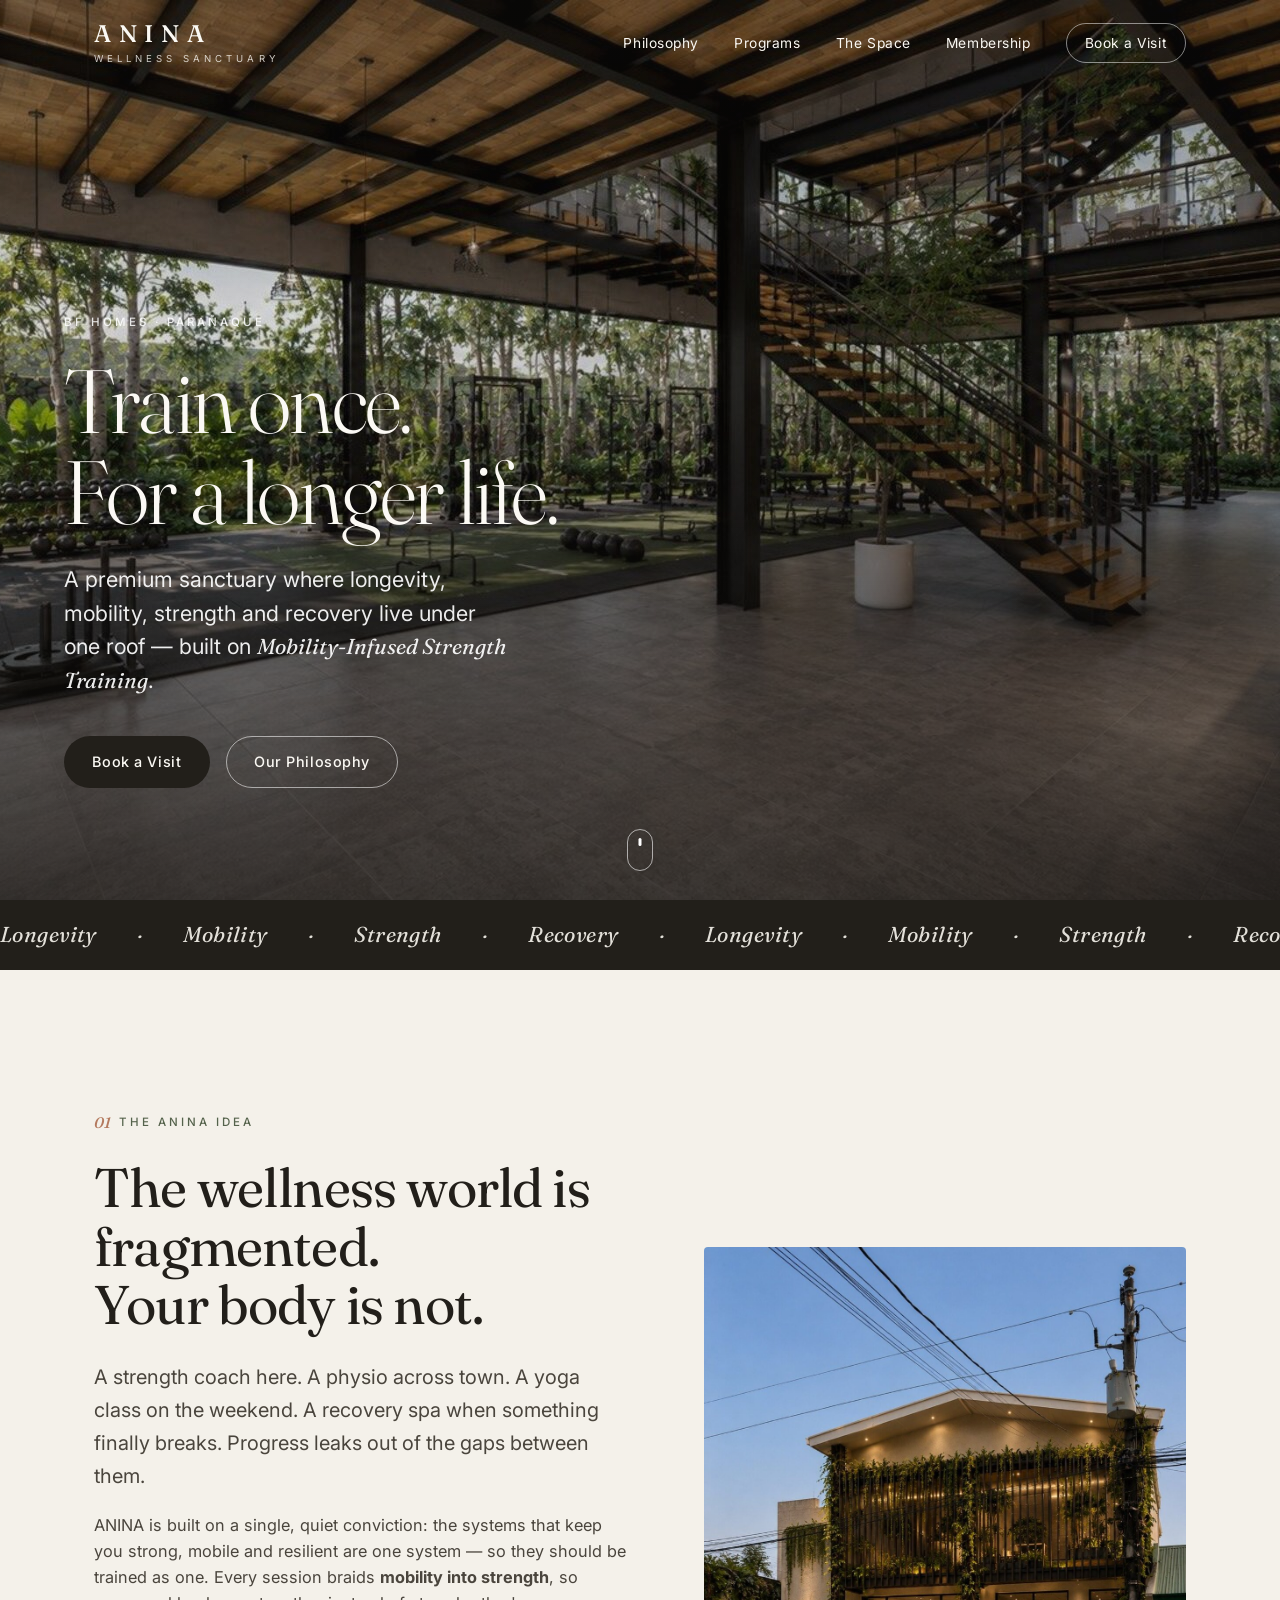
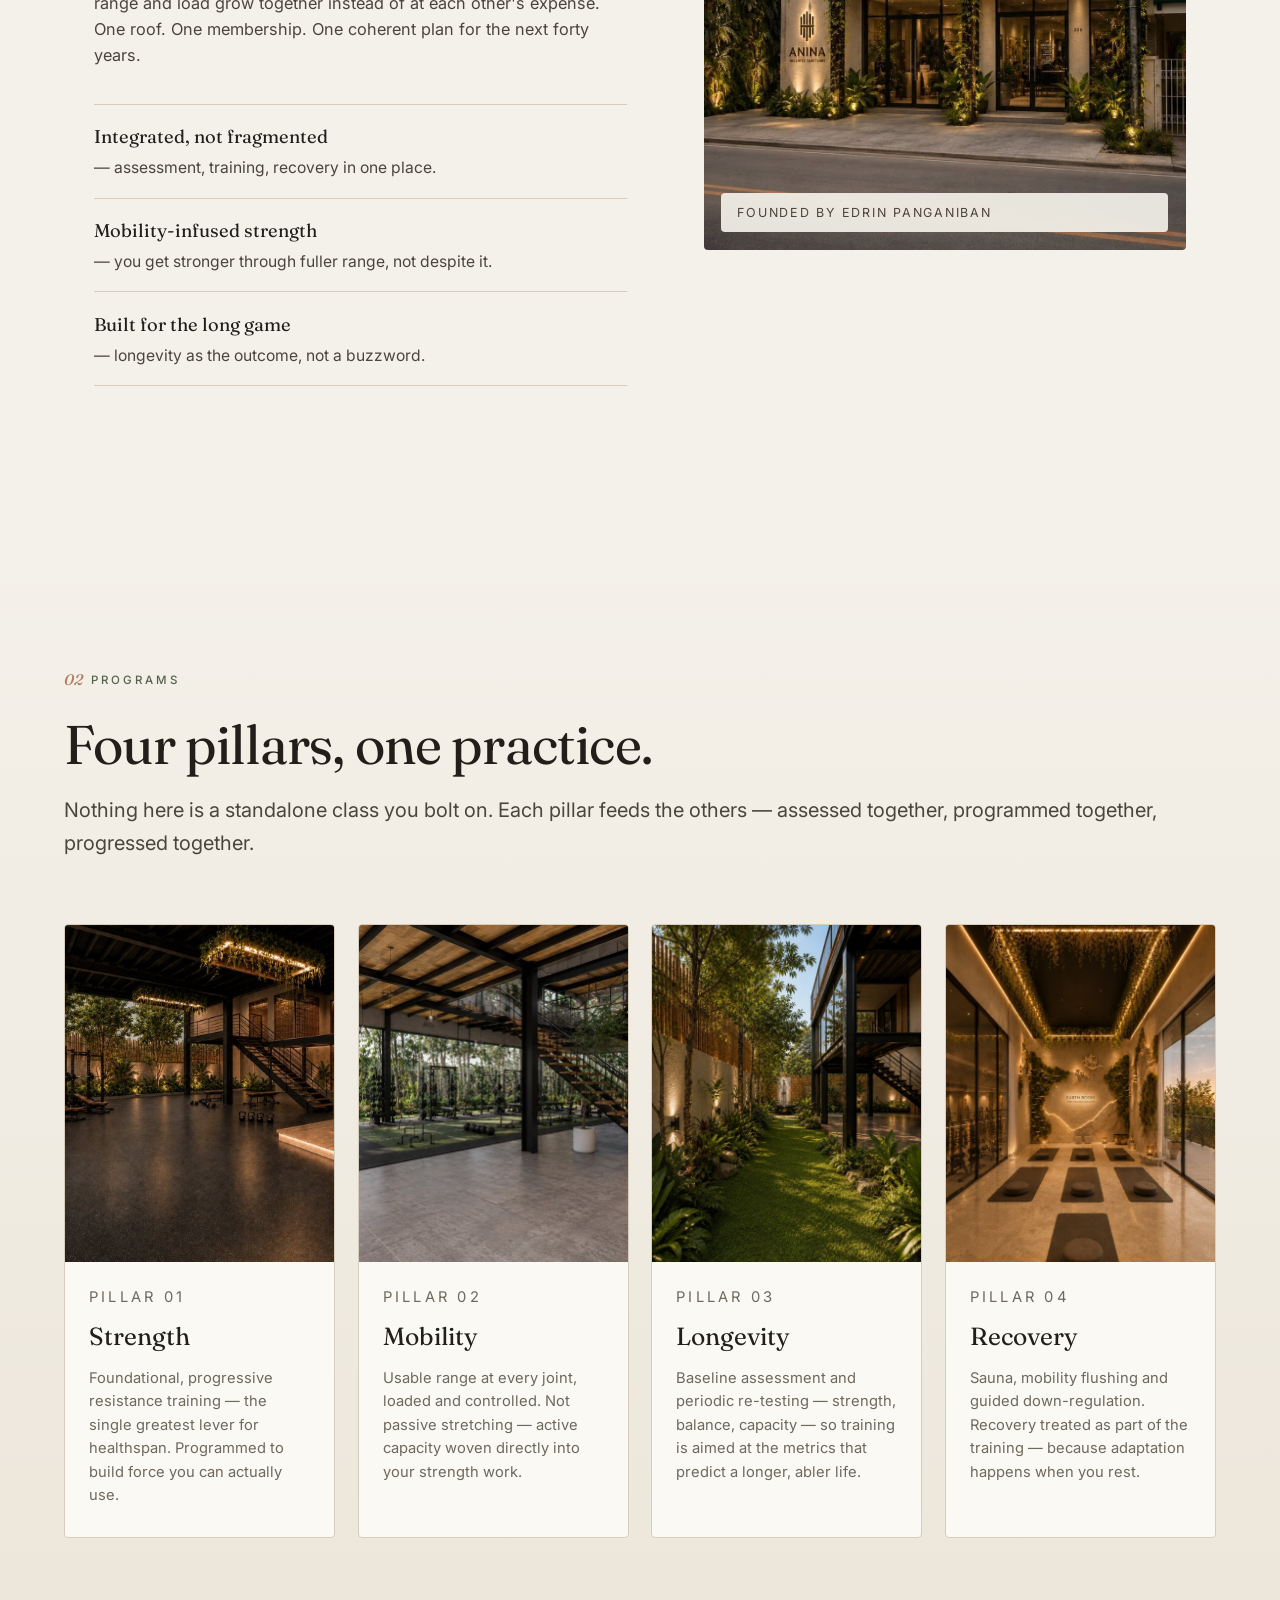
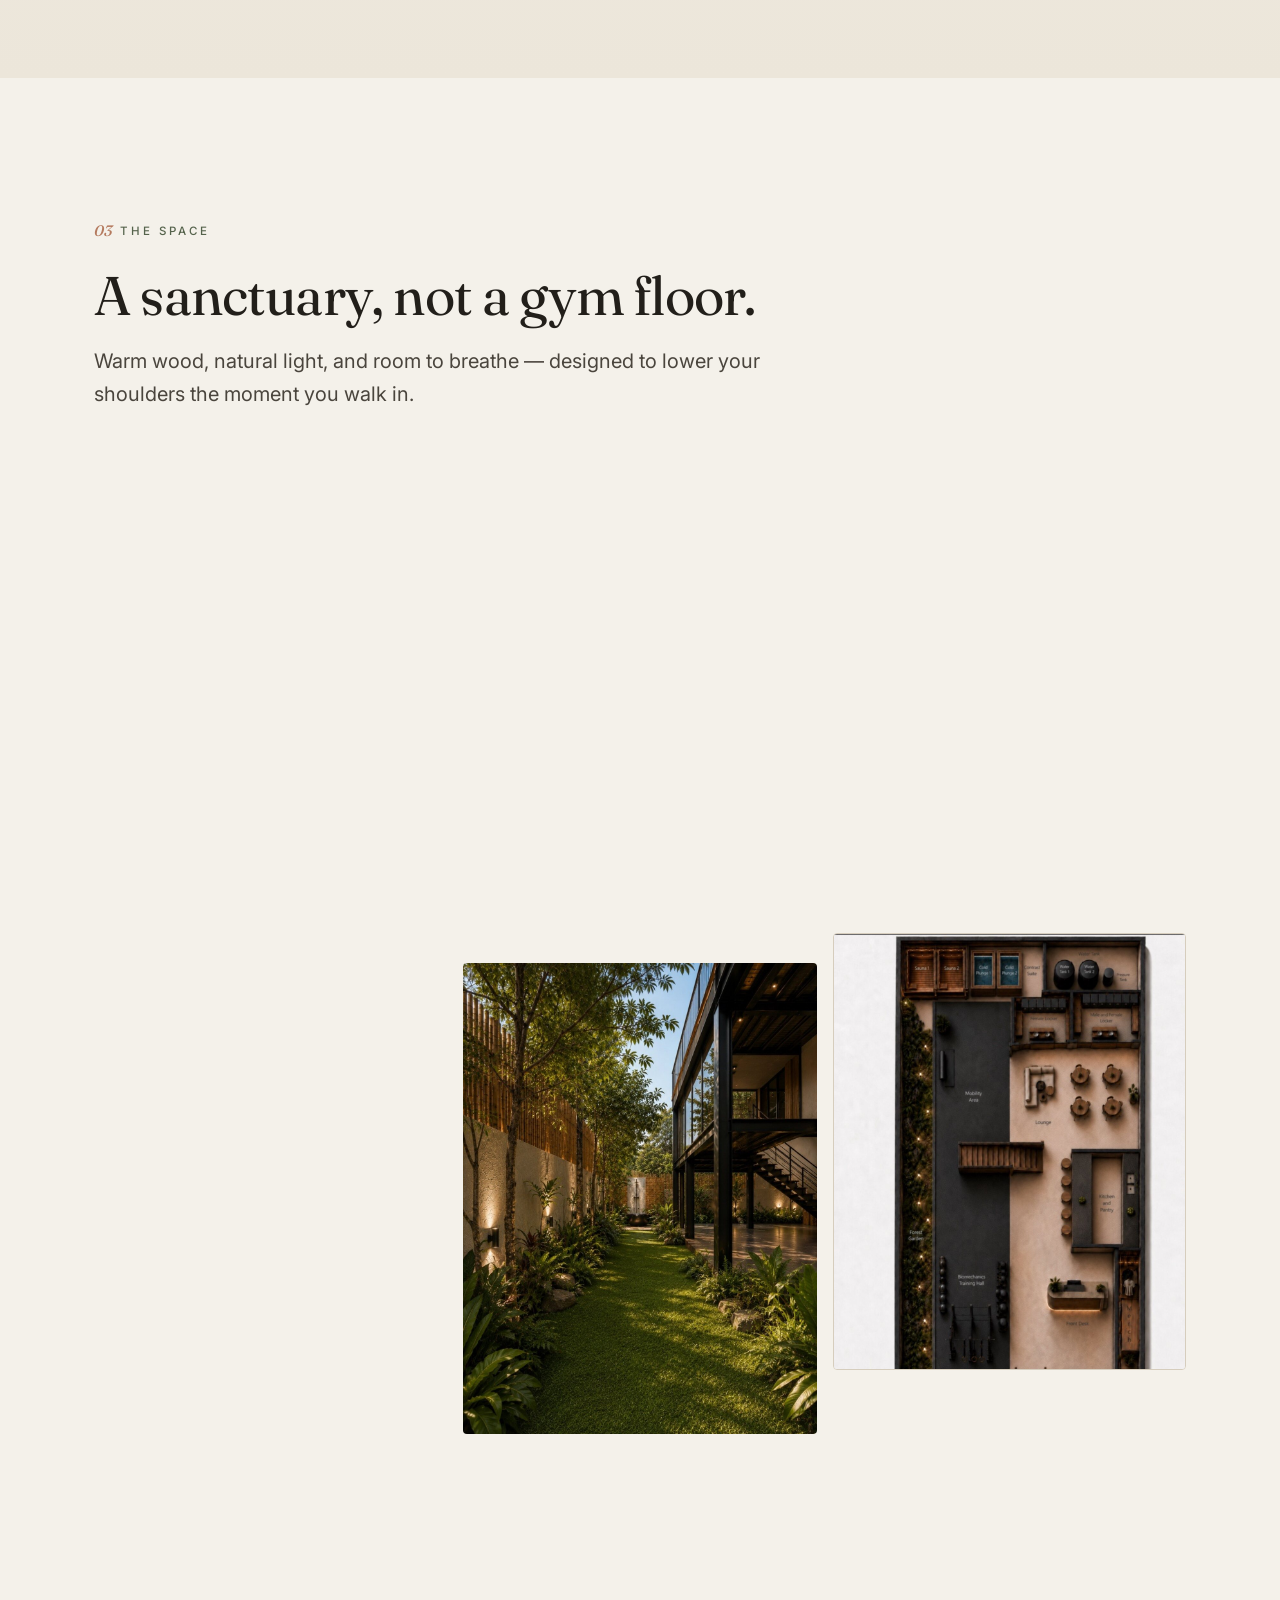
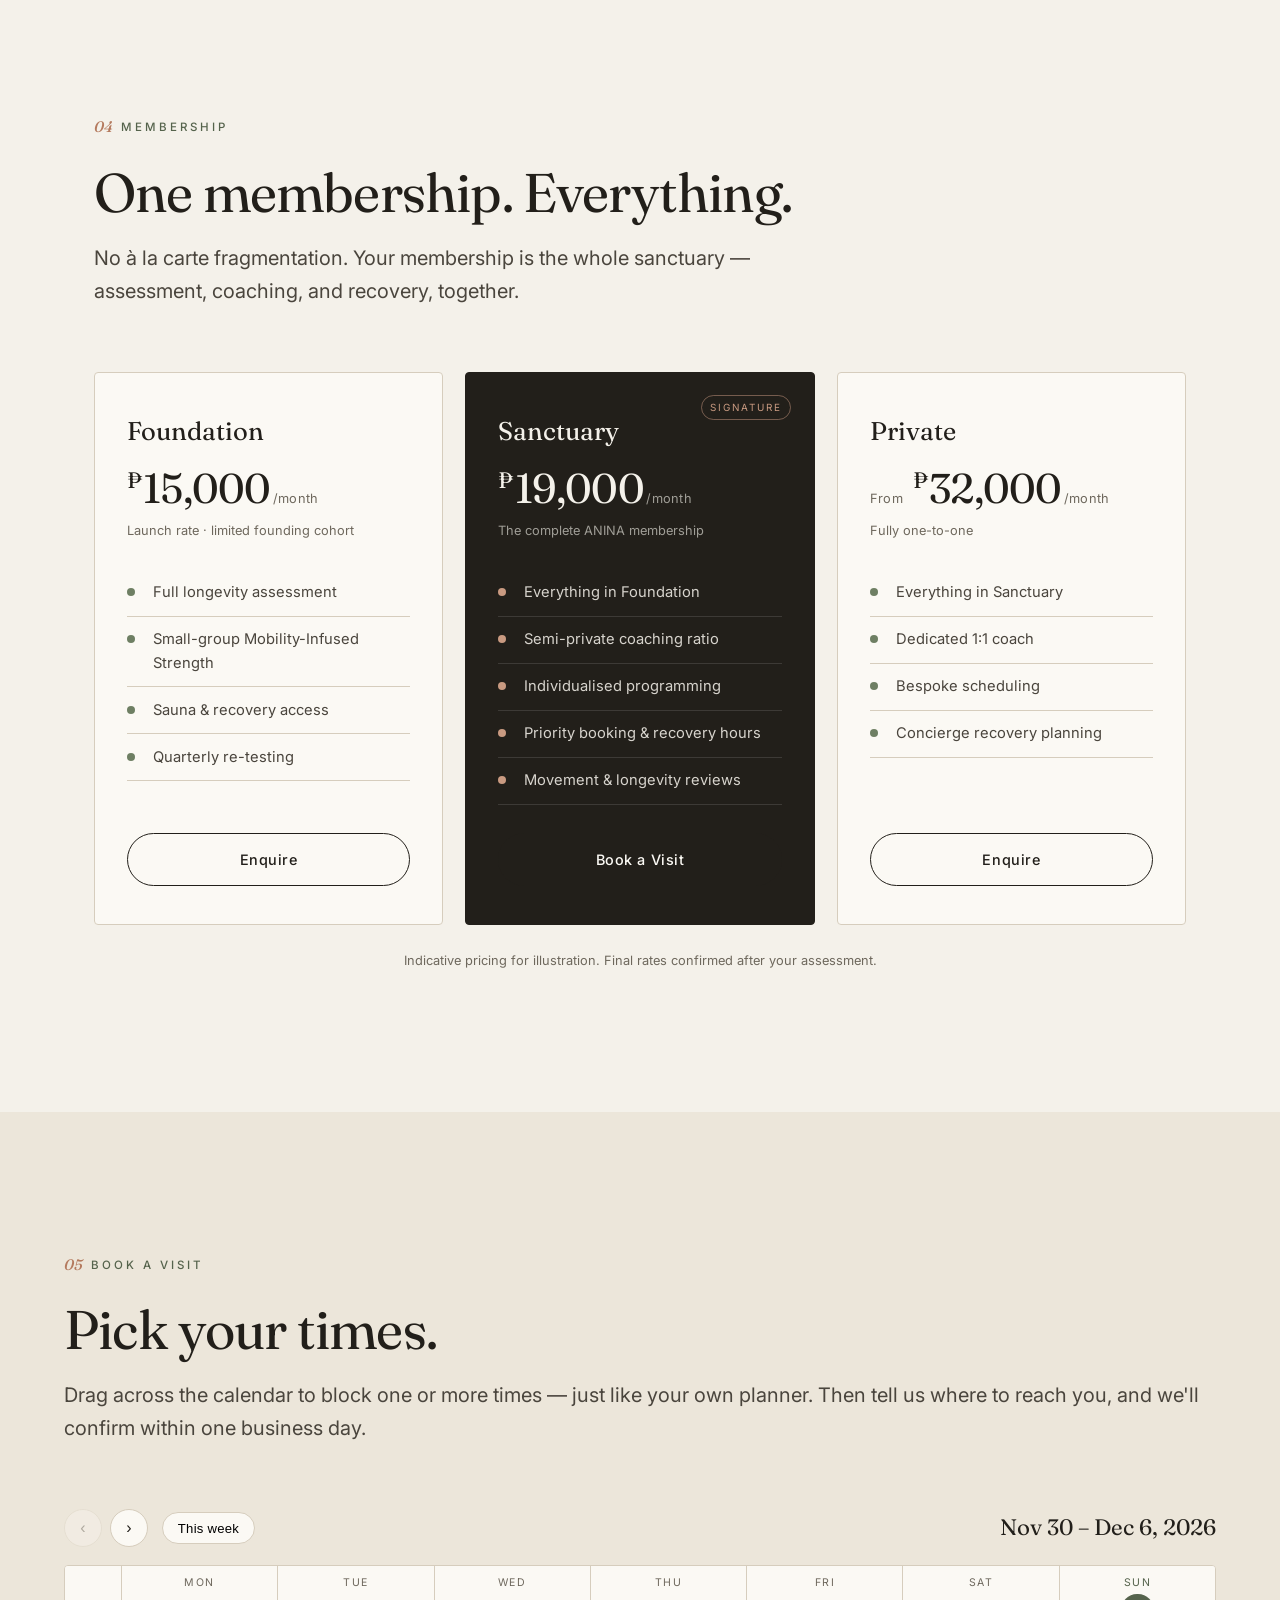
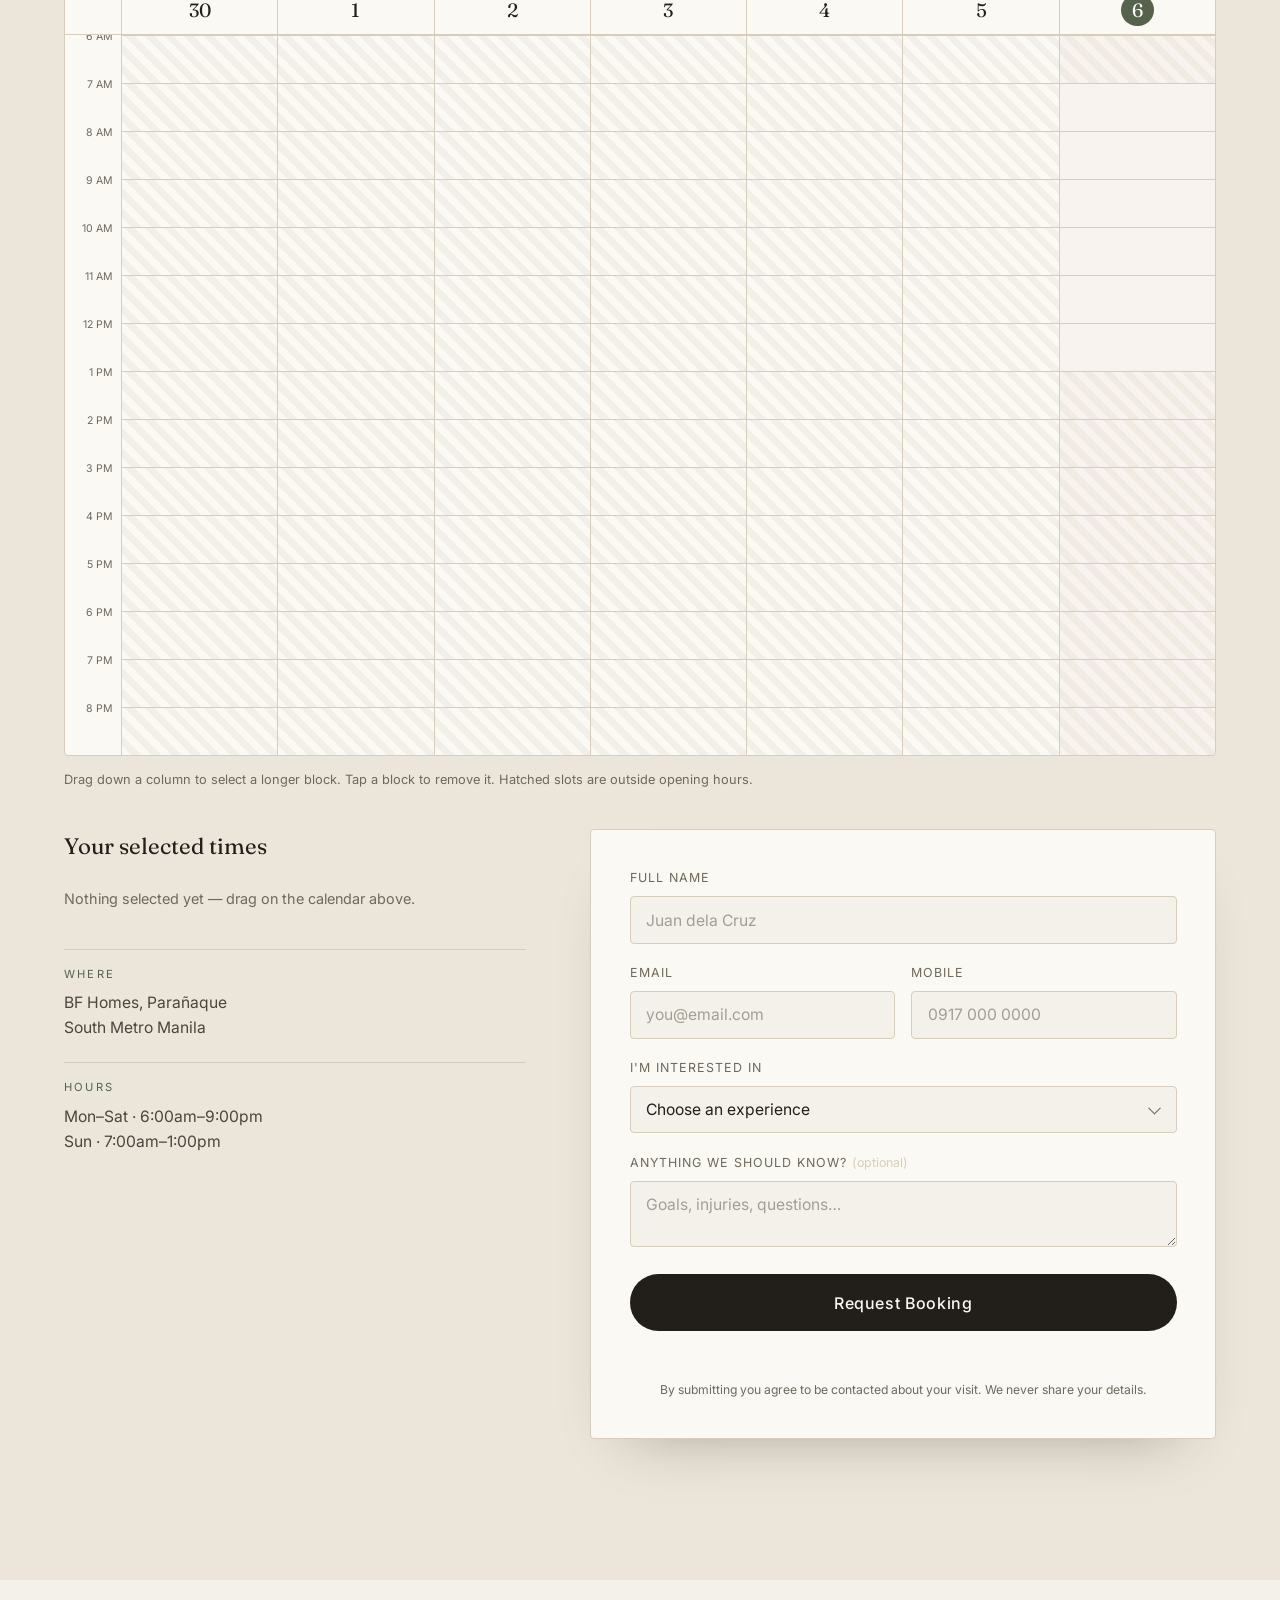
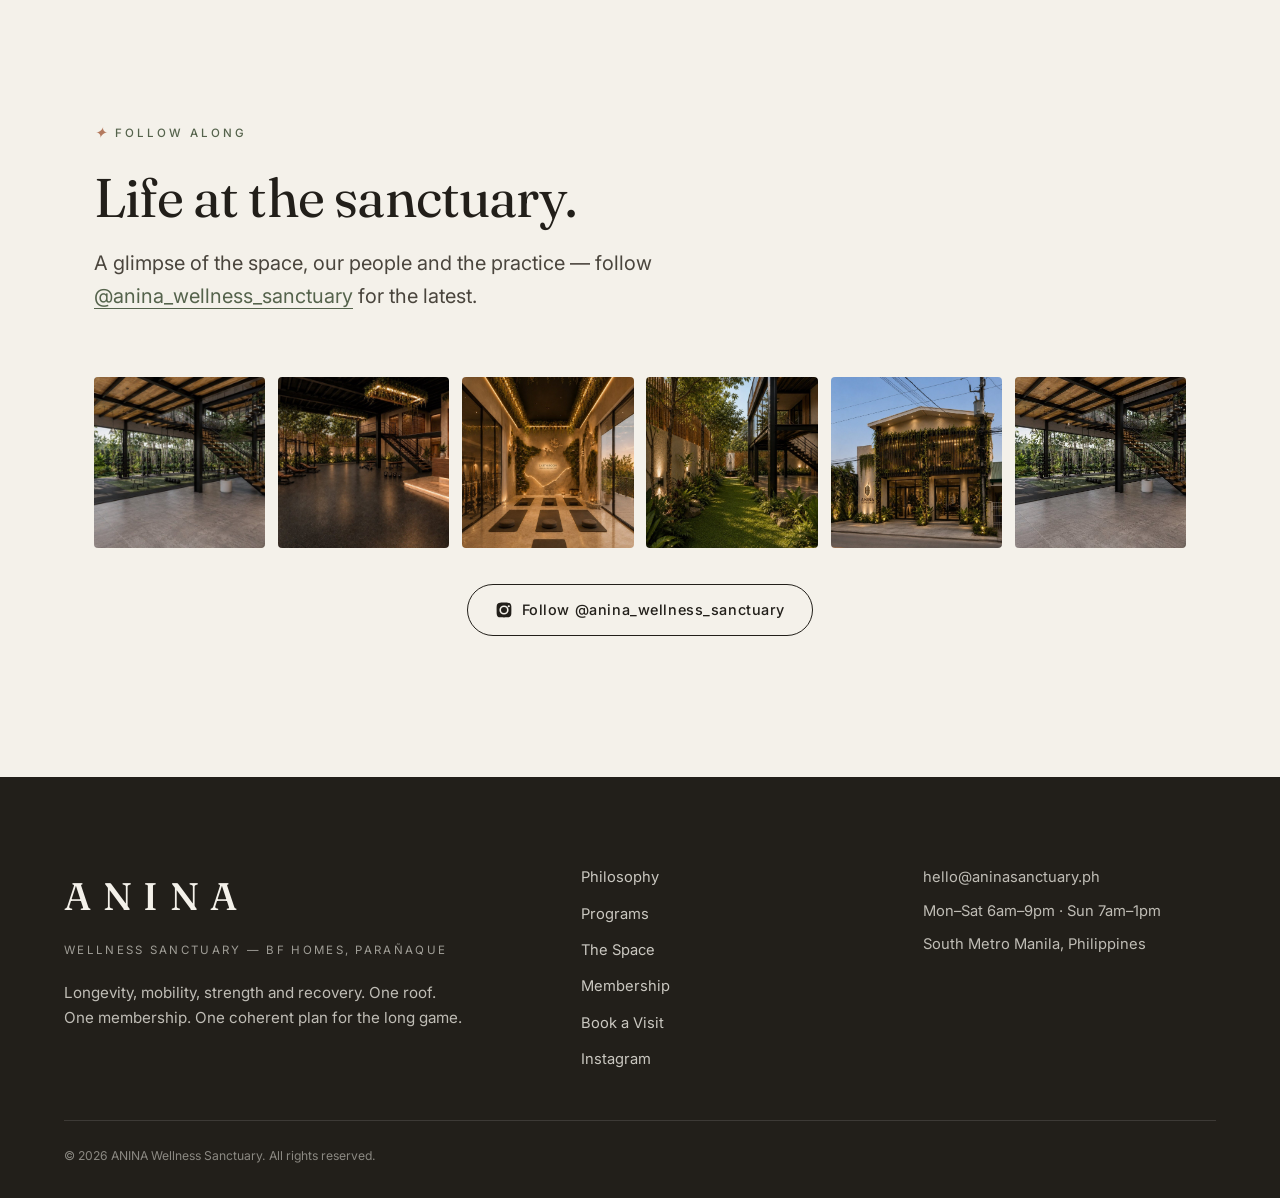
==== commit 9b66f2c4: "Replace booking form with a drag-select weekly calendar New Google-Calendar-style weekly booking gri" ====
--- a/index.html
+++ b/index.html
@@ -228,18 +228,37 @@
 
   <!-- ================= BOOKING ================= -->
   <section class="section book" id="book">
-    <div class="book__grid">
-      <div class="book__aside reveal">
-        <p class="eyebrow"><span class="num">05</span> Book a Visit</p>
-        <h2 class="h2">Come feel the difference.</h2>
-        <p class="body">
-          Reserve an introductory session or a sanctuary tour. Tell us when suits you —
-          we'll confirm by email within one business day.
-        </p>
-        <dl class="book__facts">
-          <div><dt>Where</dt><dd>BF Homes, Parañaque<br />South Metro Manila</dd></div>
-          <div><dt>Hours</dt><dd>Mon–Sat · 6:00am – 9:00pm<br />Sun · 7:00am – 1:00pm</dd></div>
-          <div><dt>Ask us</dt><dd>hello@aninasanctuary.ph</dd></div>
+    <div class="section__head reveal">
+      <p class="eyebrow"><span class="num">05</span> Book a Visit</p>
+      <h2 class="h2">Pick your times.</h2>
+      <p class="body-lg section__intro">Drag across the calendar to block one or more times &mdash; just like your own planner. Then tell us where to reach you, and we'll confirm within one business day.</p>
+    </div>
+
+    <div class="cal reveal" id="cal">
+      <div class="cal__toolbar">
+        <div class="cal__nav">
+          <button class="cal__btn" id="calPrev" aria-label="Previous week" type="button">&#8249;</button>
+          <button class="cal__btn" id="calNext" aria-label="Next week" type="button">&#8250;</button>
+          <button class="cal__today" id="calToday" type="button">This week</button>
+        </div>
+        <div class="cal__range" id="calRange"></div>
+      </div>
+      <div class="cal__scroll">
+        <div class="cal__inner">
+          <div class="cal__head" id="calHead"></div>
+          <div class="cal__body" id="calBody"></div>
+        </div>
+      </div>
+      <p class="cal__hint">Drag down a column to select a longer block. Tap a block to remove it. Hatched slots are outside opening hours.</p>
+    </div>
+
+    <div class="book__grid book__grid--cal">
+      <div class="book__selected reveal">
+        <h3>Your selected times</h3>
+        <ul class="chips" id="calChips"><li class="chips__empty">Nothing selected yet &mdash; drag on the calendar above.</li></ul>
+        <dl class="book__facts" style="margin-top:2rem;">
+          <div><dt>Where</dt><dd>BF Homes, Para&ntilde;aque<br />South Metro Manila</dd></div>
+          <div><dt>Hours</dt><dd>Mon&ndash;Sat &middot; 6:00am&ndash;9:00pm<br />Sun &middot; 7:00am&ndash;1:00pm</dd></div>
         </dl>
       </div>
 
@@ -261,7 +280,7 @@
         <div class="field">
           <label for="service">I'm interested in</label>
           <div class="select-wrap">
-            <select id="service" name="service" required>
+            <select id="service" name="service">
               <option value="" disabled selected>Choose an experience</option>
               <option>Introductory session</option>
               <option>Sanctuary tour</option>
@@ -272,29 +291,10 @@
             </select>
           </div>
         </div>
-        <div class="field-row">
-          <div class="field">
-            <label for="date">Preferred date</label>
-            <input type="date" id="date" name="date" required />
-          </div>
-          <div class="field">
-            <label for="time">Preferred time</label>
-            <div class="select-wrap">
-              <select id="time" name="time" required>
-                <option value="" disabled selected>Select</option>
-                <option>Morning (6am–10am)</option>
-                <option>Midday (10am–2pm)</option>
-                <option>Afternoon (2pm–6pm)</option>
-                <option>Evening (6pm–9pm)</option>
-              </select>
-            </div>
-          </div>
-        </div>
         <div class="field">
           <label for="notes">Anything we should know? <span class="opt">(optional)</span></label>
-          <textarea id="notes" name="notes" rows="3" placeholder="Goals, injuries, questions…"></textarea>
-        </div>
-
+          <textarea id="notes" name="notes" rows="2" placeholder="Goals, injuries, questions&hellip;"></textarea>
+        </div>
         <button type="submit" class="btn btn--solid btn--full" id="submitBtn">Request Booking</button>
         <p class="form-status" id="formStatus" role="status" aria-live="polite"></p>
         <p class="form-privacy">By submitting you agree to be contacted about your visit. We never share your details.</p>
@@ -368,5 +368,6 @@
 
   <script src="js/config.js"></script>
   <script src="js/main.js"></script>
+  <script src="js/booking.js"></script>
 </body>
 </html>
--- a/css/styles.css
+++ b/css/styles.css
@@ -315,3 +315,52 @@
   * { animation-duration: 0.001ms !important; animation-iteration-count: 1 !important; transition-duration: 0.001ms !important; scroll-behavior: auto !important; }
   .reveal { opacity: 1; transform: none; }
 }
+
+/* ================= BOOKING CALENDAR ================= */
+.book { background: var(--paper); max-width: none; }
+.book .section__head, .book .cal, .book .book__grid { max-width: var(--maxw); margin-left: auto; margin-right: auto; }
+.cal { margin-bottom: 2.4rem; }
+.cal__toolbar { display: flex; align-items: center; justify-content: space-between; gap: 1rem; margin-bottom: 1.1rem; flex-wrap: wrap; }
+.cal__nav { display: flex; align-items: center; gap: 0.5rem; }
+.cal__btn { width: 38px; height: 38px; border-radius: 50%; border: 1px solid var(--line); background: var(--white); color: var(--ink); cursor: pointer; font-size: 1rem; display: flex; align-items: center; justify-content: center; transition: background .2s, opacity .2s; }
+.cal__btn:hover:not(:disabled) { background: var(--paper-deep); }
+.cal__btn:disabled { opacity: 0.3; cursor: default; }
+.cal__today { margin-left: 0.4rem; border: 1px solid var(--line); background: var(--white); border-radius: 100px; padding: 0.55em 1.1em; font-size: 0.82rem; letter-spacing: 0.02em; cursor: pointer; transition: background .2s; }
+.cal__today:hover { background: var(--paper-deep); }
+.cal__range { font-family: var(--display); font-size: clamp(1.1rem, 2.2vw, 1.4rem); color: var(--ink); }
+.cal__scroll { overflow-x: auto; border: 1px solid var(--line); border-radius: var(--radius); background: var(--white); -webkit-overflow-scrolling: touch; }
+.cal__inner { min-width: 720px; }
+.cal__head { display: grid; grid-template-columns: 56px repeat(7, minmax(84px, 1fr)); position: sticky; top: 0; z-index: 3; background: var(--white); border-bottom: 1px solid var(--line); }
+.cal__dayhead { text-align: center; padding: 0.55rem 0.2rem 0.5rem; border-left: 1px solid var(--line); }
+.cal__dayhead .dow { font-size: 0.66rem; letter-spacing: 0.14em; text-transform: uppercase; color: var(--ink-mute); }
+.cal__dayhead .dnum { font-family: var(--display); font-size: 1.2rem; color: var(--ink); margin-top: 0.15rem; width: 1.7em; height: 1.7em; line-height: 1.7em; display: inline-block; border-radius: 50%; }
+.cal__dayhead.is-today .dow { color: var(--sage-deep); }
+.cal__dayhead.is-today .dnum { background: var(--sage-deep); color: #fff; }
+.cal__body { display: grid; grid-template-columns: 56px repeat(7, minmax(84px, 1fr)); position: relative; touch-action: none; user-select: none; -webkit-user-select: none; }
+.cal__hourlabel { height: 48px; text-align: right; padding-right: 0.5rem; font-size: 0.66rem; color: var(--ink-mute); transform: translateY(-0.55em); }
+.cal__col { position: relative; border-left: 1px solid var(--line); }
+.cal__col.is-today { background: rgba(180,122,94,0.045); }
+.cal__cell { height: 48px; border-top: 1px solid var(--line); }
+.cal__cell.is-open { cursor: pointer; }
+.cal__cell.is-open:hover { background: rgba(110,127,99,0.10); }
+.cal__cell.is-disabled { background: repeating-linear-gradient(45deg, transparent, transparent 7px, rgba(214,205,189,0.22) 7px, rgba(214,205,189,0.22) 14px); cursor: default; }
+.cal__block { position: absolute; left: 3px; right: 3px; background: var(--sage-deep); color: #fff; border-radius: 6px; padding: 0.28rem 0.4rem; font-size: 0.68rem; line-height: 1.15; overflow: hidden; cursor: pointer; box-shadow: 0 4px 10px -6px rgba(34,31,26,0.55); z-index: 2; transition: background .2s; }
+.cal__block:hover { background: var(--ink); }
+.cal__block .rm { position: absolute; top: 1px; right: 4px; font-size: 0.8rem; opacity: 0.75; }
+.cal__block.is-prov { background: var(--clay); opacity: 0.75; pointer-events: none; }
+.cal__now { position: absolute; height: 2px; background: var(--clay); z-index: 1; pointer-events: none; }
+.cal__now::before { content: ""; position: absolute; left: -3px; top: -3px; width: 8px; height: 8px; border-radius: 50%; background: var(--clay); }
+.cal__hint { font-size: 0.8rem; color: var(--ink-mute); margin-top: 0.85rem; }
+
+/* selected chips + form row */
+.book__grid--cal { display: grid; grid-template-columns: 0.85fr 1.15fr; gap: clamp(2rem,5vw,4rem); align-items: start; }
+.book__selected h3 { font-family: var(--display); font-weight: 400; font-size: 1.4rem; margin-bottom: 1rem; }
+.chips { list-style: none; display: flex; flex-direction: column; gap: 0.55rem; }
+.chip { display: flex; align-items: center; justify-content: space-between; gap: 0.6rem; background: var(--white); border: 1px solid var(--line); border-left: 3px solid var(--sage-deep); border-radius: var(--radius); padding: 0.65rem 0.85rem; font-size: 0.9rem; color: var(--ink-soft); }
+.chip button { border: 0; background: none; color: var(--ink-mute); cursor: pointer; font-size: 1.15rem; line-height: 1; padding: 0 0.2rem; }
+.chip button:hover { color: var(--clay); }
+.chips__empty { color: var(--ink-mute); font-size: 0.9rem; padding: 0.4rem 0; }
+
+@media (max-width: 900px) {
+  .book__grid--cal { grid-template-columns: 1fr; }
+}
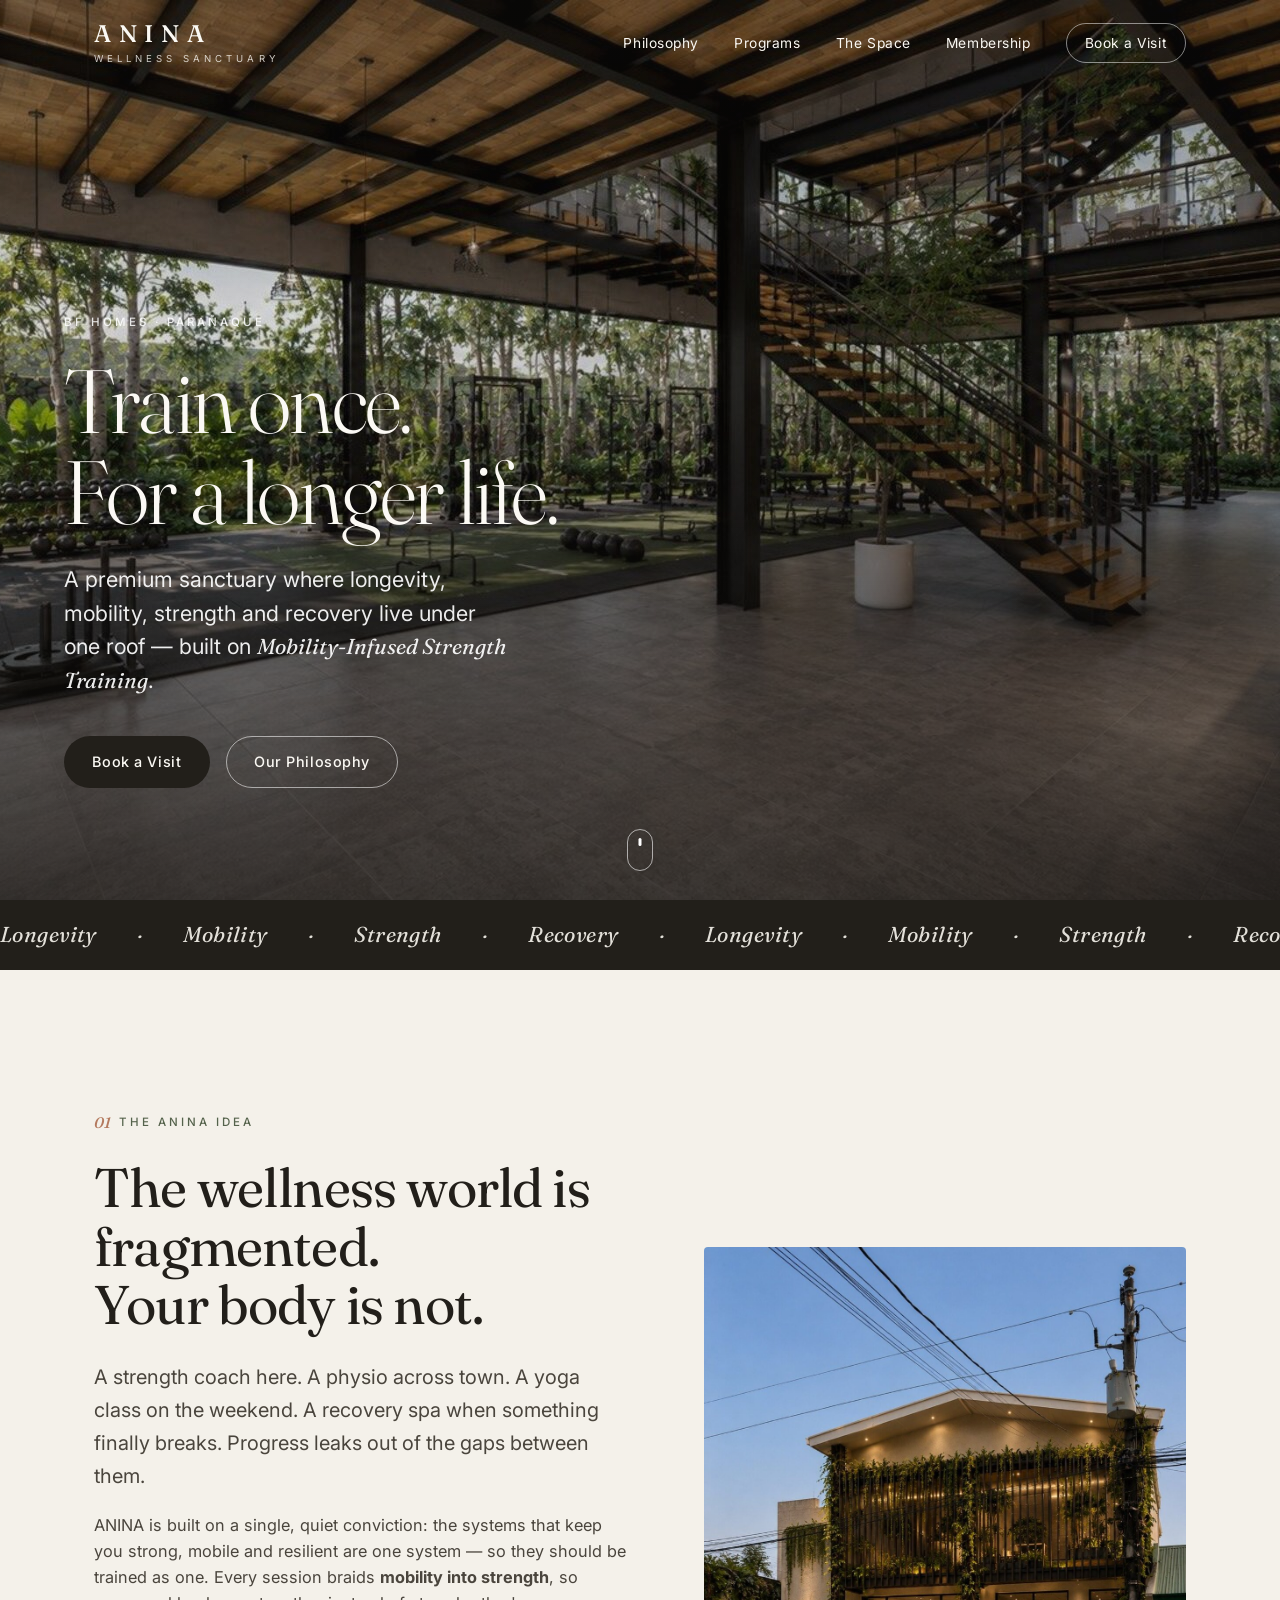
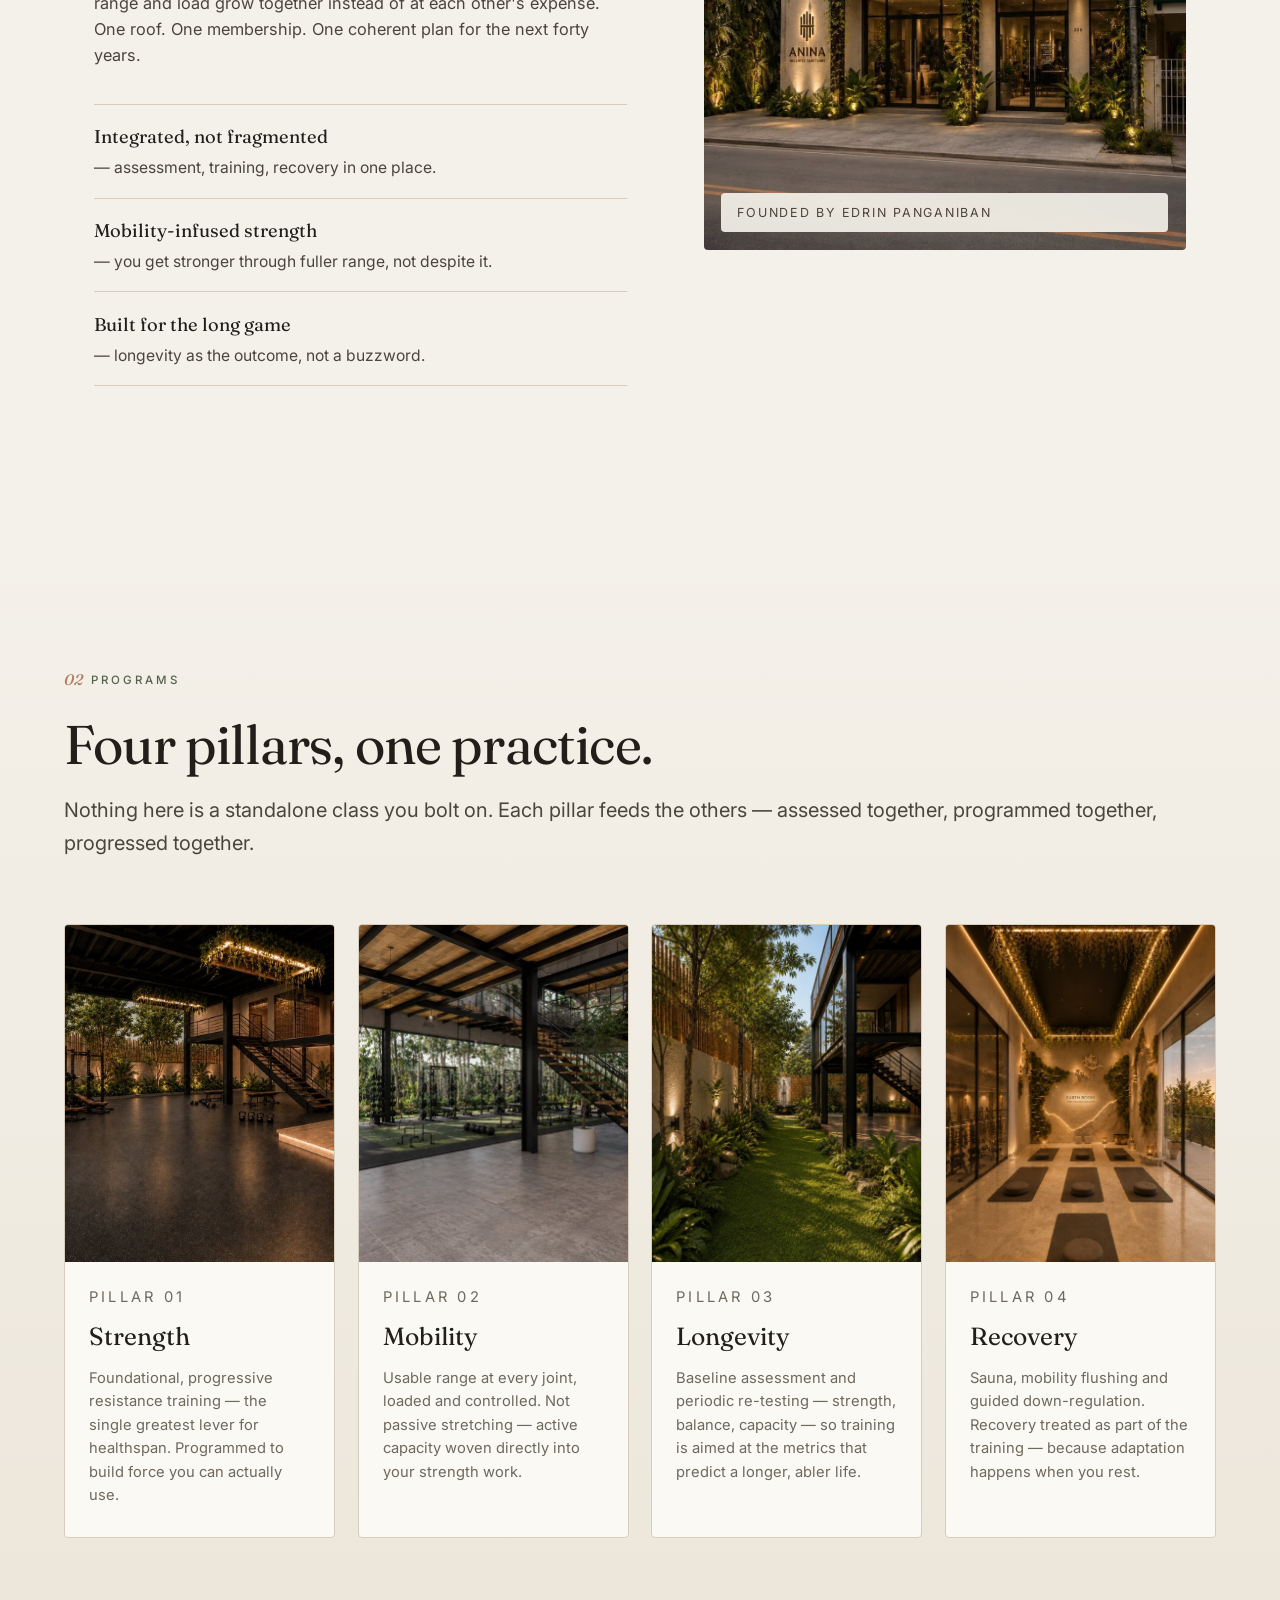
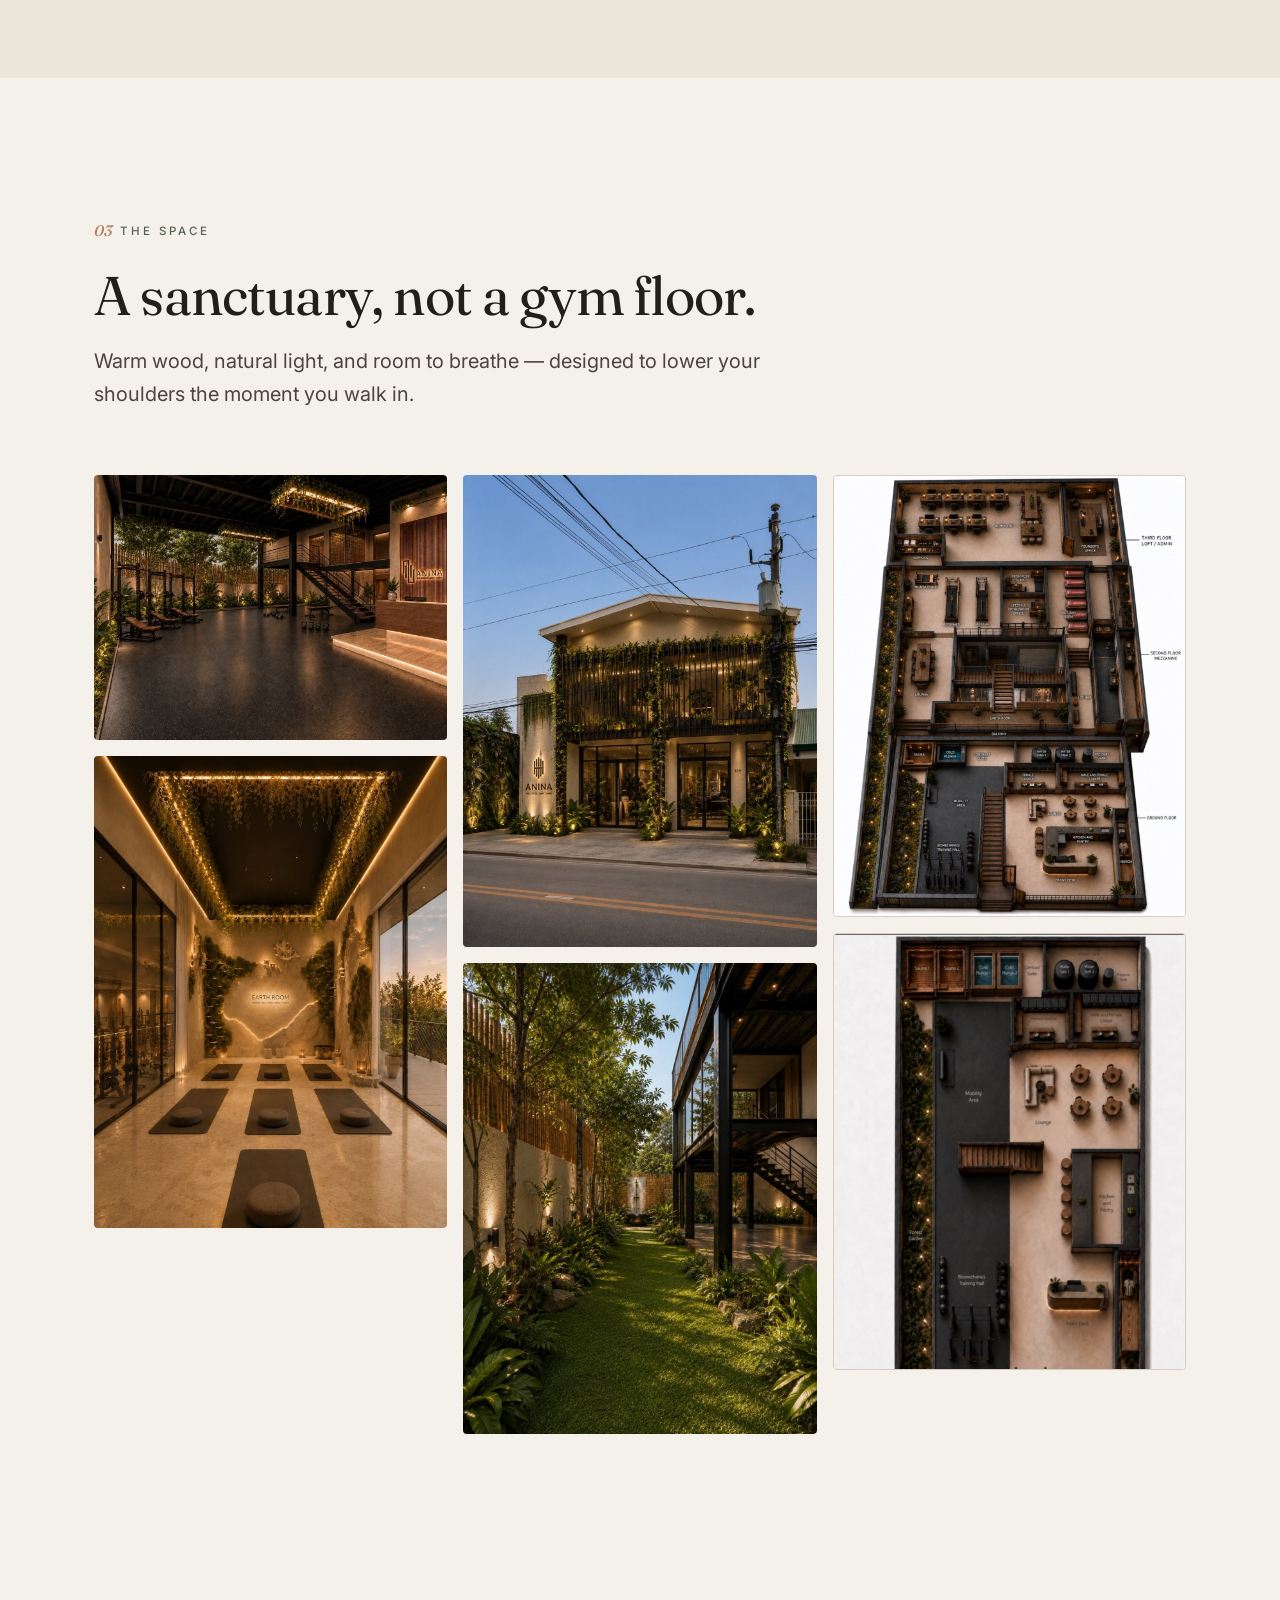
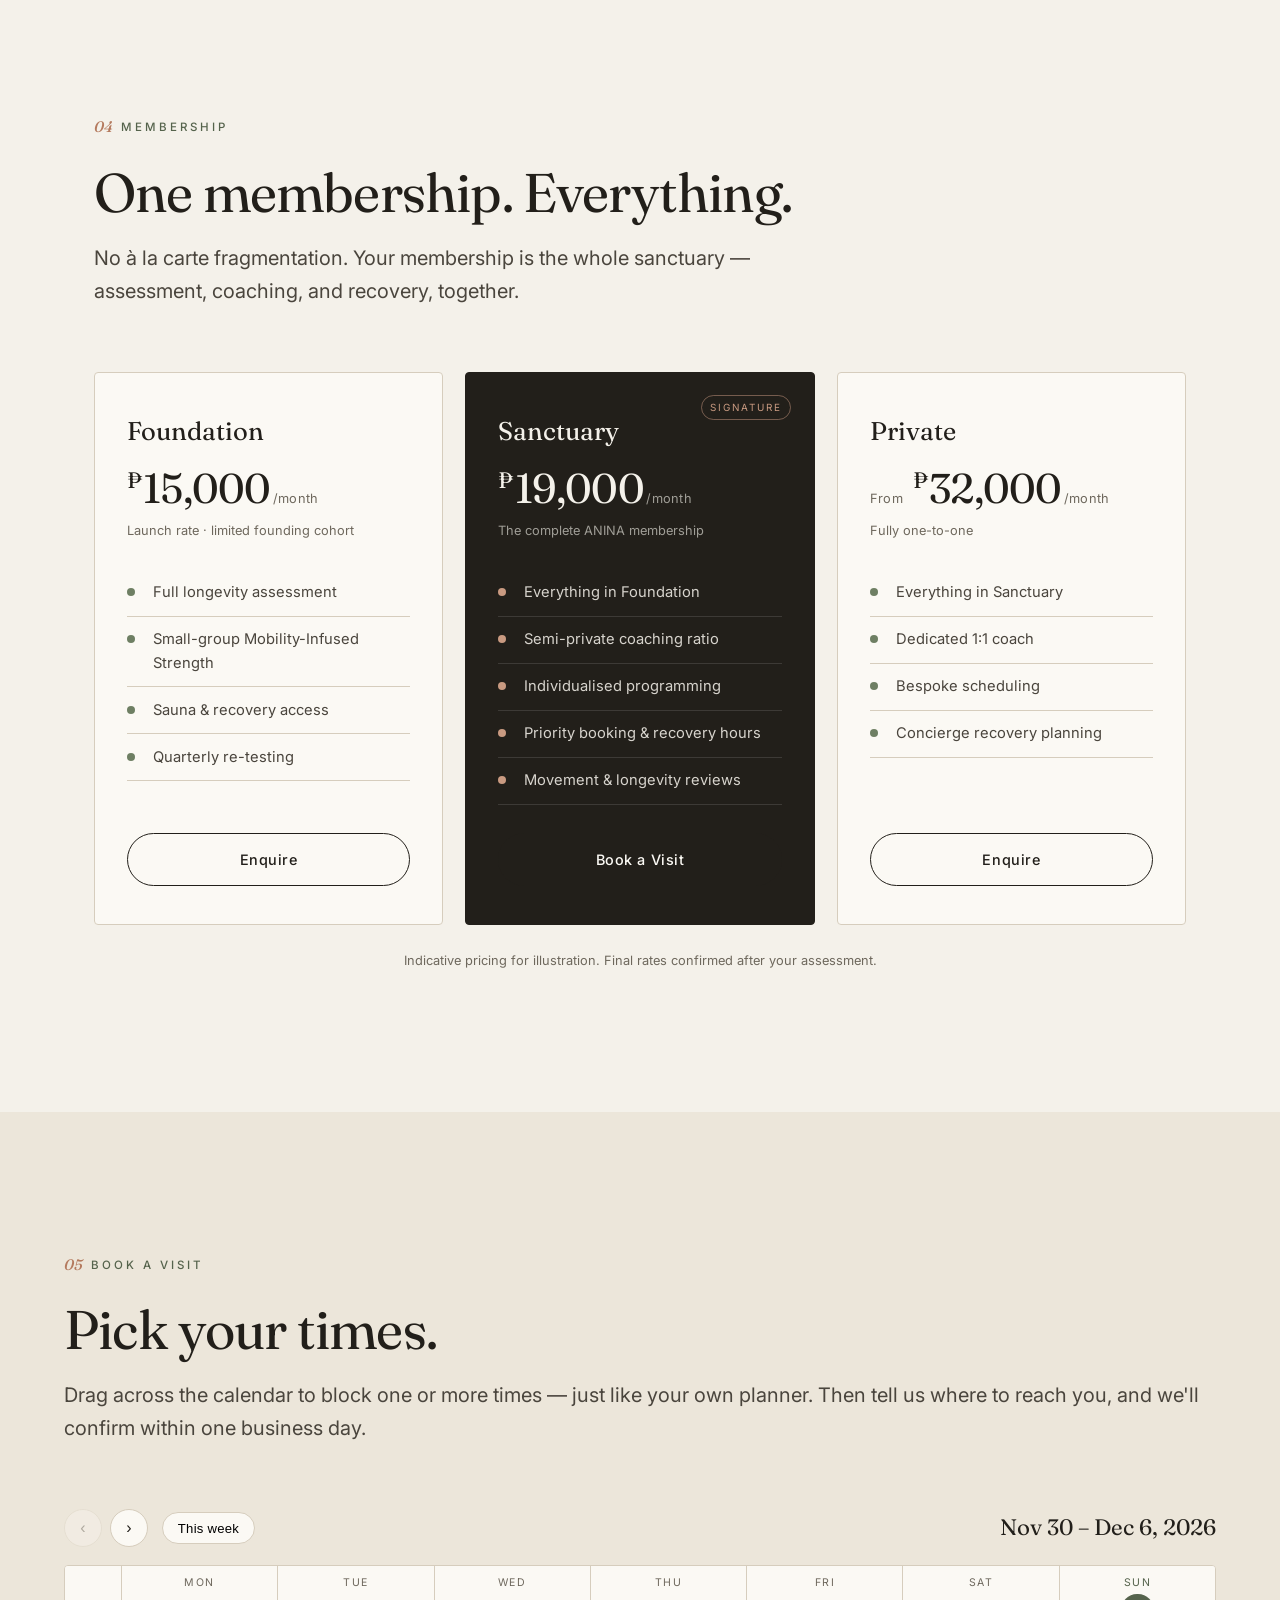
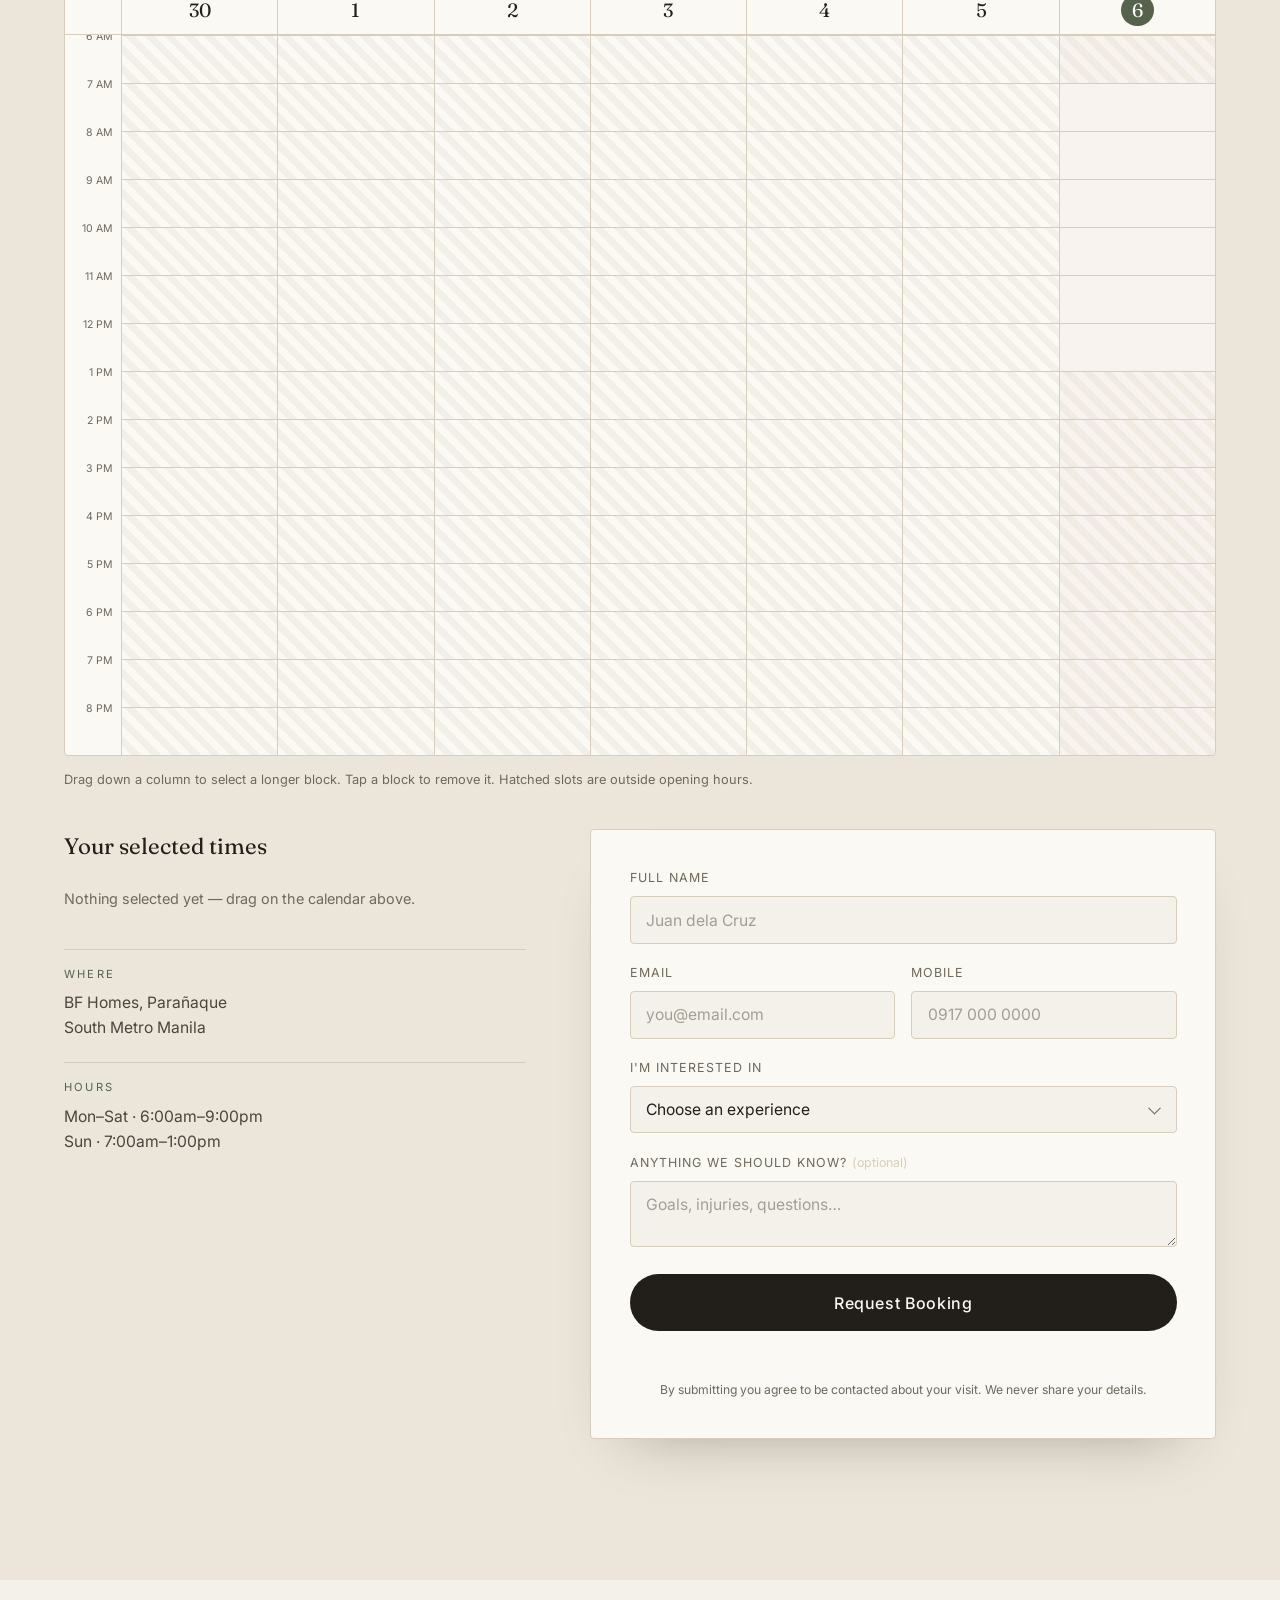
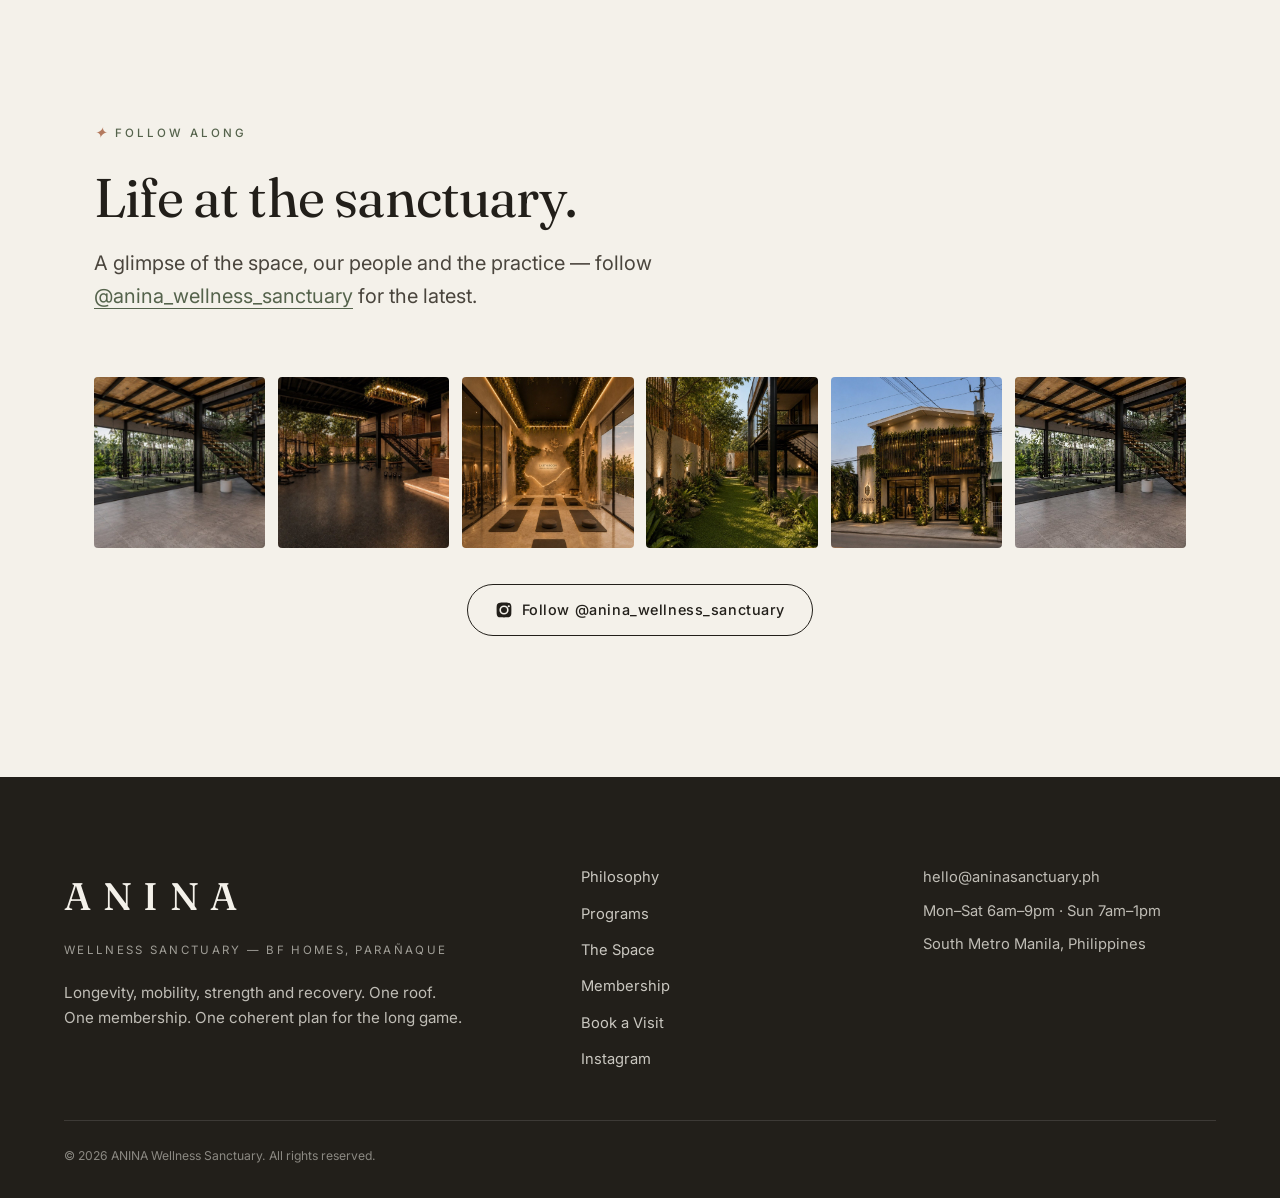
==== commit 18e4a541: "Fill marquee to the right edge on desktop; stronger hero zoom-out - Marquee: repeat the word-set (2 " ====
--- a/index.html
+++ b/index.html
@@ -60,8 +60,8 @@
   <!-- ================= MARQUEE ================= -->
   <div class="marquee" aria-hidden="true">
     <div class="marquee__track">
-      <span>Longevity</span><span>·</span><span>Mobility</span><span>·</span><span>Strength</span><span>·</span><span>Recovery</span><span>·</span>
-      <span>Longevity</span><span>·</span><span>Mobility</span><span>·</span><span>Strength</span><span>·</span><span>Recovery</span><span>·</span>
+      <span>Longevity</span><span>&middot;</span><span>Mobility</span><span>&middot;</span><span>Strength</span><span>&middot;</span><span>Recovery</span><span>&middot;</span><span>Longevity</span><span>&middot;</span><span>Mobility</span><span>&middot;</span><span>Strength</span><span>&middot;</span><span>Recovery</span><span>&middot;</span><span>Longevity</span><span>&middot;</span><span>Mobility</span><span>&middot;</span><span>Strength</span><span>&middot;</span><span>Recovery</span><span>&middot;</span><span>Longevity</span><span>&middot;</span><span>Mobility</span><span>&middot;</span><span>Strength</span><span>&middot;</span><span>Recovery</span><span>&middot;</span><span>Longevity</span><span>&middot;</span><span>Mobility</span><span>&middot;</span><span>Strength</span><span>&middot;</span><span>Recovery</span><span>&middot;</span>
+      <span>Longevity</span><span>&middot;</span><span>Mobility</span><span>&middot;</span><span>Strength</span><span>&middot;</span><span>Recovery</span><span>&middot;</span><span>Longevity</span><span>&middot;</span><span>Mobility</span><span>&middot;</span><span>Strength</span><span>&middot;</span><span>Recovery</span><span>&middot;</span><span>Longevity</span><span>&middot;</span><span>Mobility</span><span>&middot;</span><span>Strength</span><span>&middot;</span><span>Recovery</span><span>&middot;</span><span>Longevity</span><span>&middot;</span><span>Mobility</span><span>&middot;</span><span>Strength</span><span>&middot;</span><span>Recovery</span><span>&middot;</span><span>Longevity</span><span>&middot;</span><span>Mobility</span><span>&middot;</span><span>Strength</span><span>&middot;</span><span>Recovery</span><span>&middot;</span>
     </div>
   </div>
 
--- a/css/styles.css
+++ b/css/styles.css
@@ -134,8 +134,8 @@
 /* ================= HERO ================= */
 .hero { position: relative; min-height: 100svh; display: flex; align-items: flex-end; color: var(--white); padding: 0 var(--gut) clamp(4rem, 9vw, 7rem); overflow: hidden; }
 .hero__media { position: absolute; inset: 0; z-index: -1; }
-.hero__media img { width: 100%; height: 100%; object-fit: cover; animation: heroZoom 14s var(--ease) forwards; }
-@keyframes heroZoom { from { transform: scale(1.08); } to { transform: scale(1); } }
+.hero__media img { width: 100%; height: 100%; object-fit: cover; animation: heroZoom 20s var(--ease) forwards; }
+@keyframes heroZoom { from { transform: scale(1.16); } to { transform: scale(1); } }
 .hero__scrim { position: absolute; inset: 0; background: linear-gradient(180deg, rgba(20,18,15,0.4) 0%, rgba(20,18,15,0.15) 35%, rgba(20,18,15,0.72) 100%); }
 .hero__content { max-width: 720px; }
 .hero__title { font-family: var(--display); font-weight: 300; font-size: clamp(2.8rem, 8vw, 5.6rem); line-height: 1.02; letter-spacing: -0.02em; margin-bottom: 1.6rem; }
@@ -148,7 +148,7 @@
 
 /* ================= MARQUEE ================= */
 .marquee { background: var(--ink); color: var(--bone); overflow: hidden; padding: 1.1rem 0; }
-.marquee__track { display: inline-flex; gap: 2.5rem; white-space: nowrap; animation: scroll 26s linear infinite; font-family: var(--display); font-style: italic; font-size: 1.35rem; letter-spacing: 0.02em; }
+.marquee__track { display: inline-flex; gap: 2.5rem; white-space: nowrap; animation: scroll 34s linear infinite; font-family: var(--display); font-style: italic; font-size: 1.35rem; letter-spacing: 0.02em; }
 .marquee__track span { opacity: 0.92; }
 @keyframes scroll { from { transform: translateX(0); } to { transform: translateX(-50%); } }
 
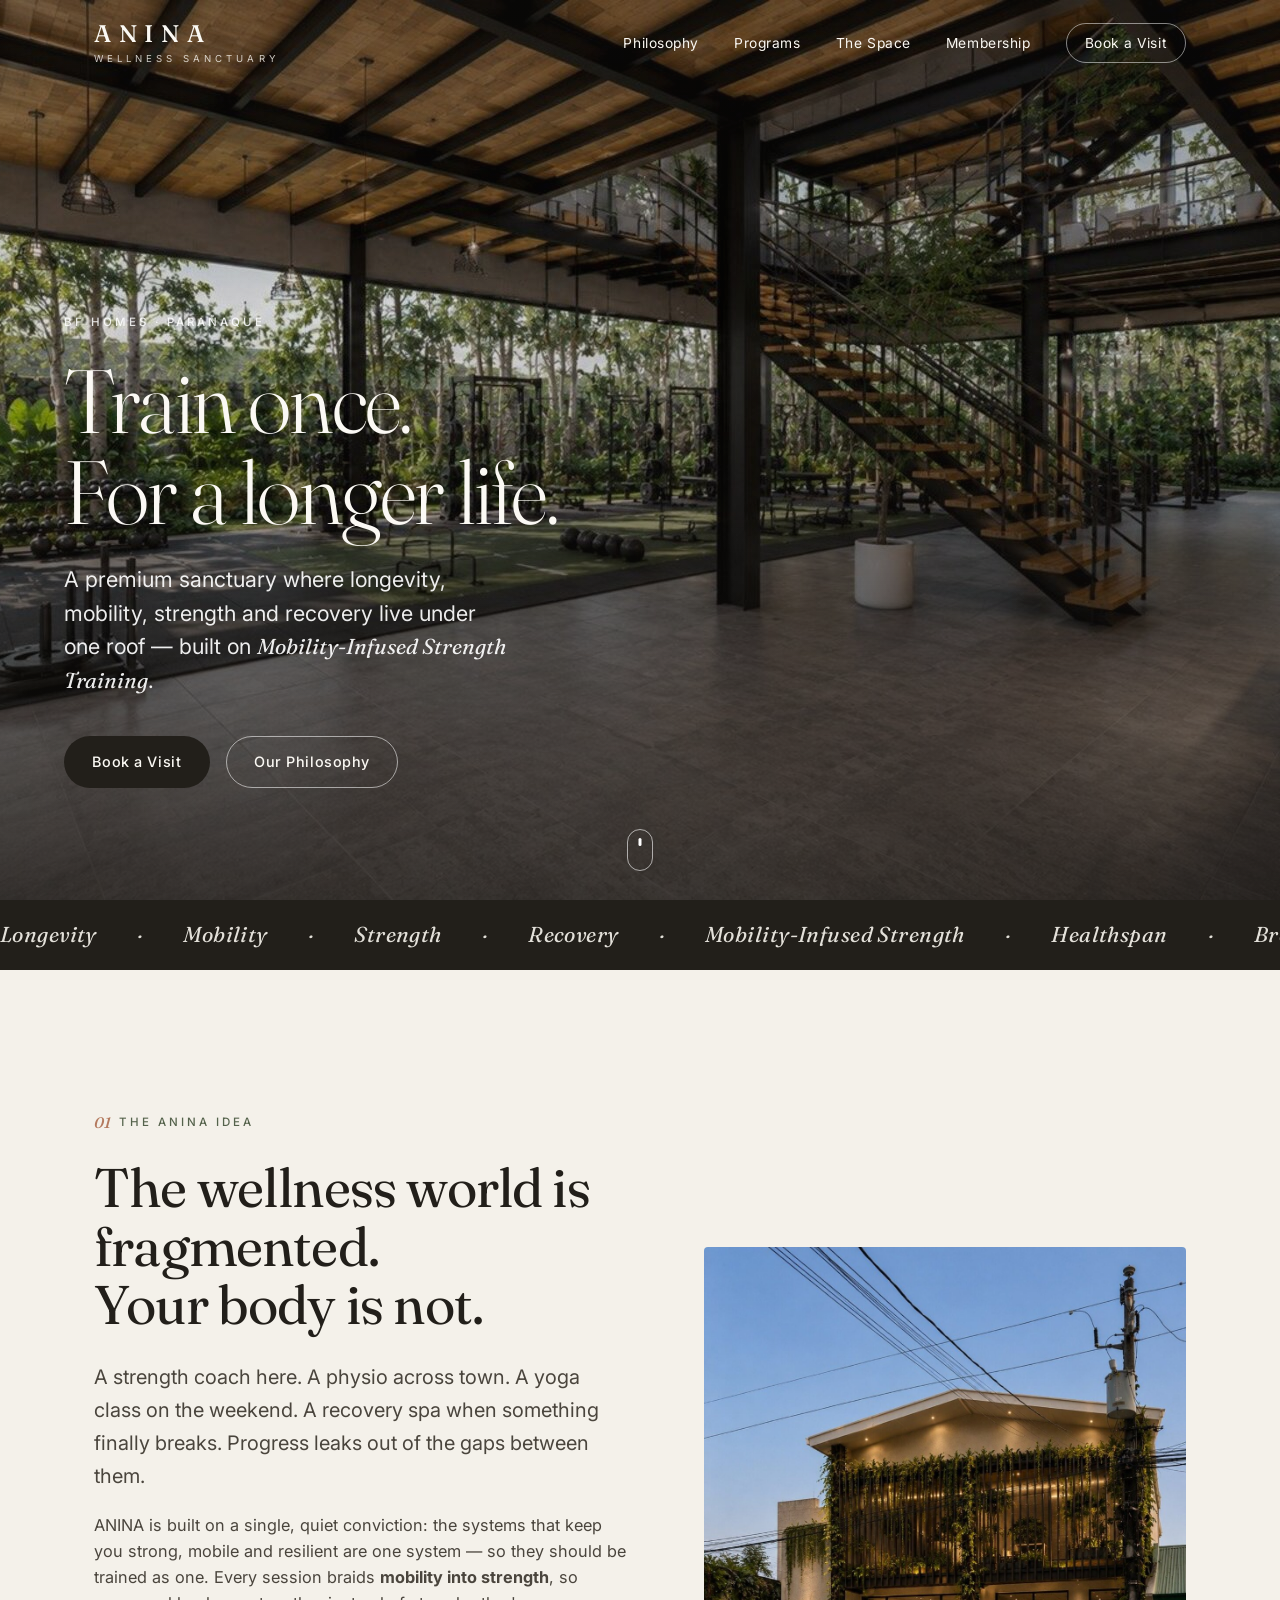
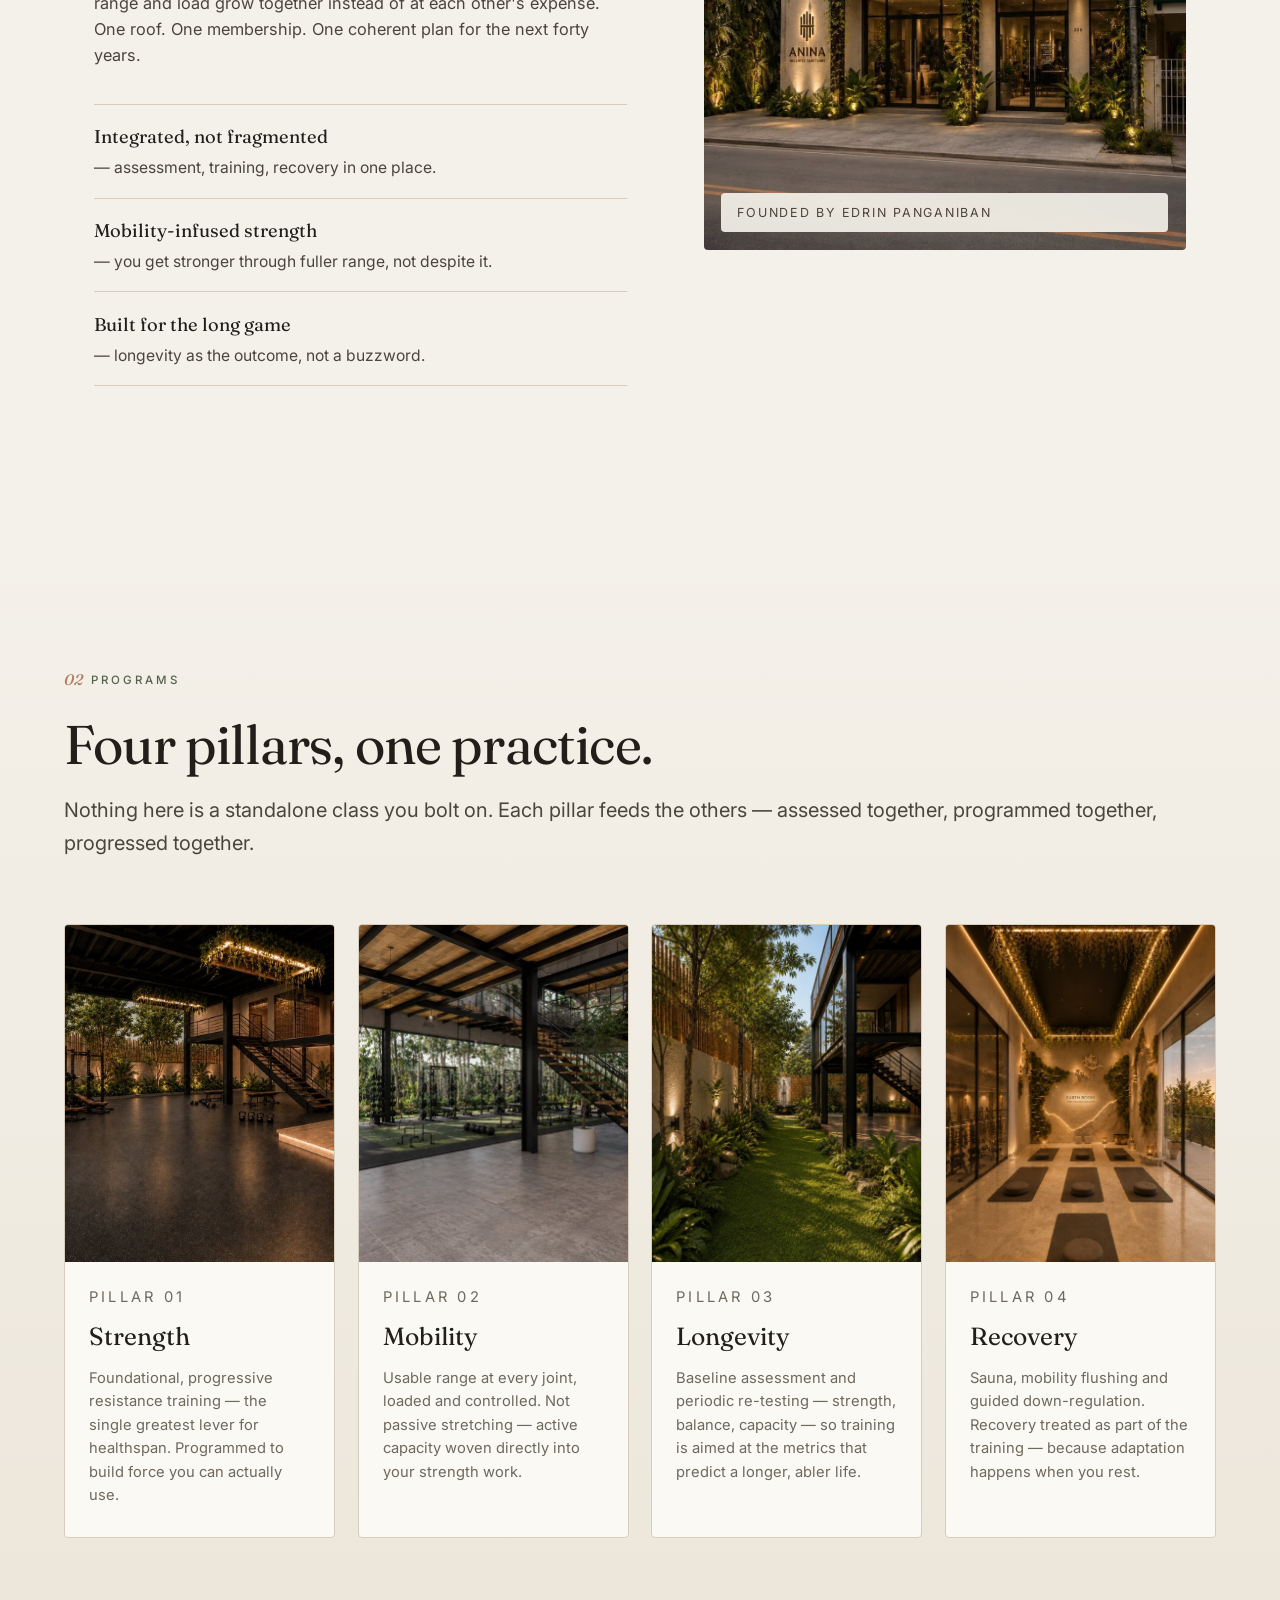
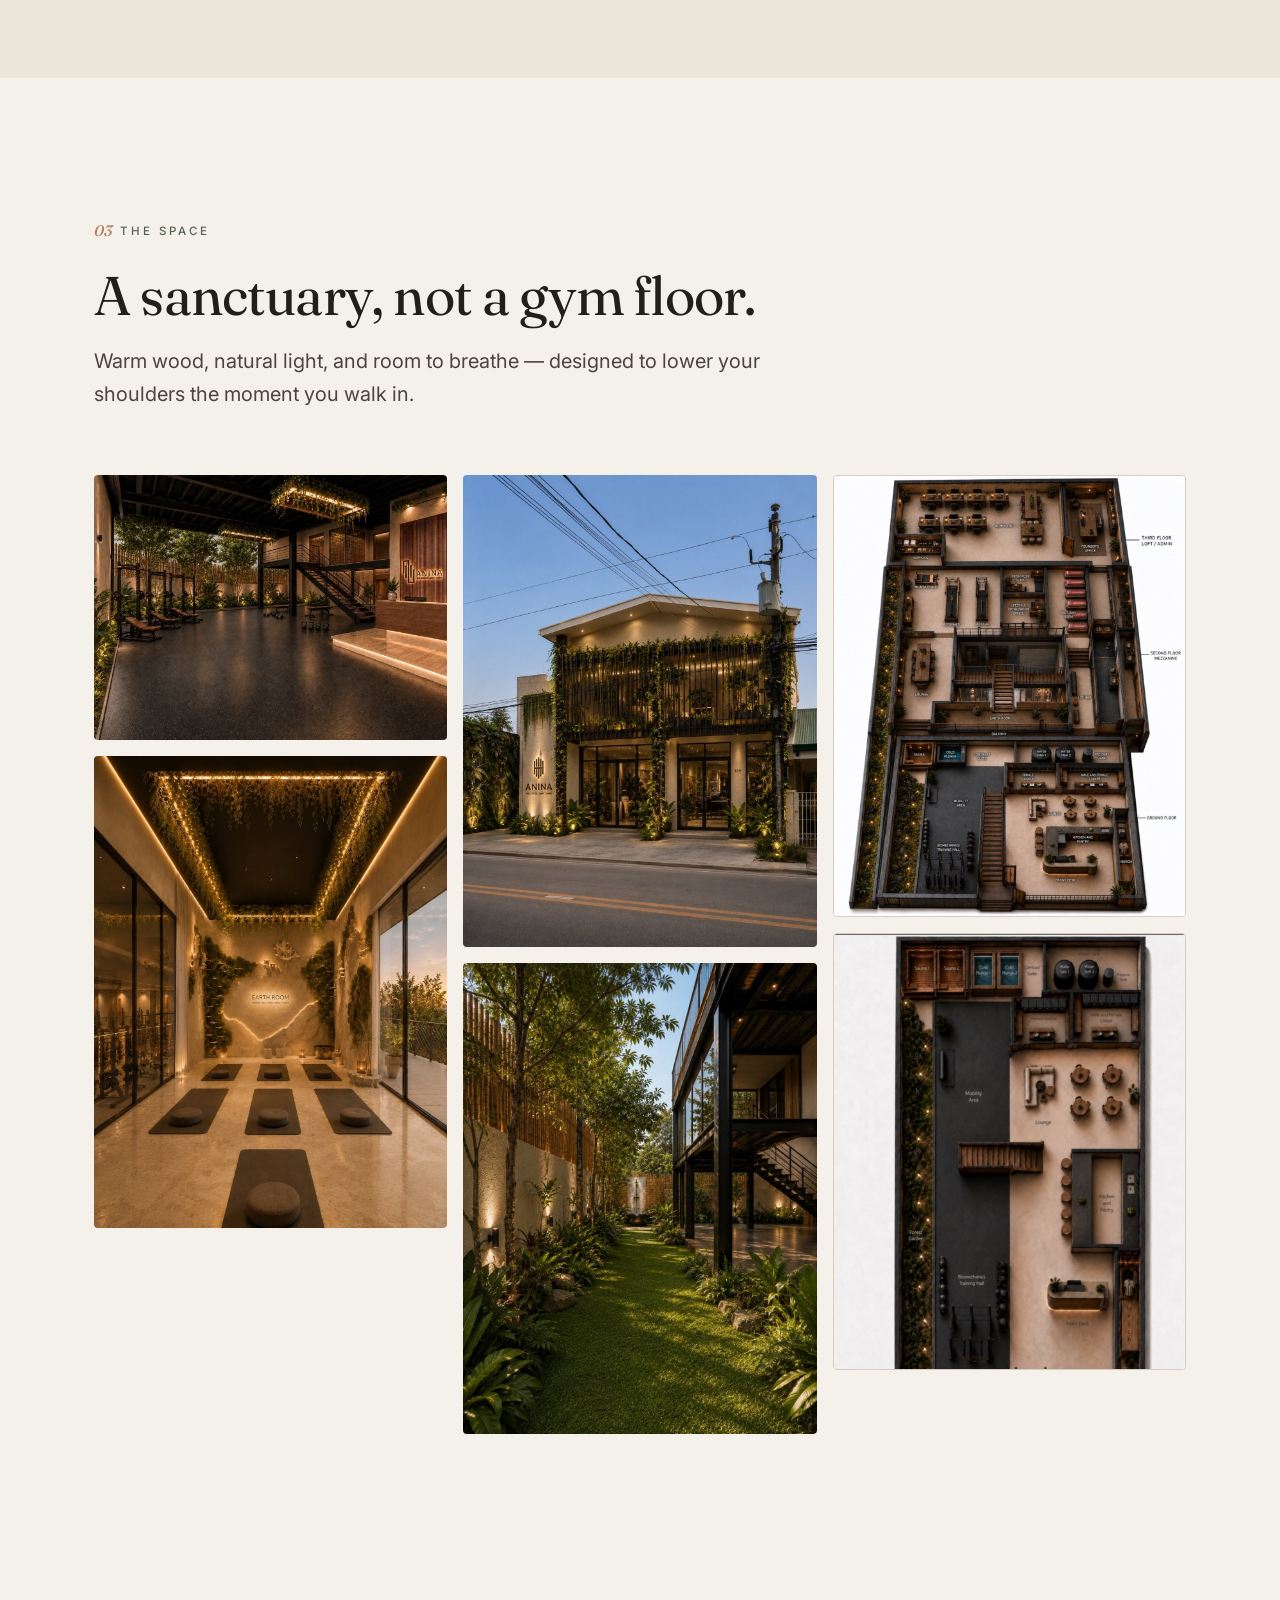
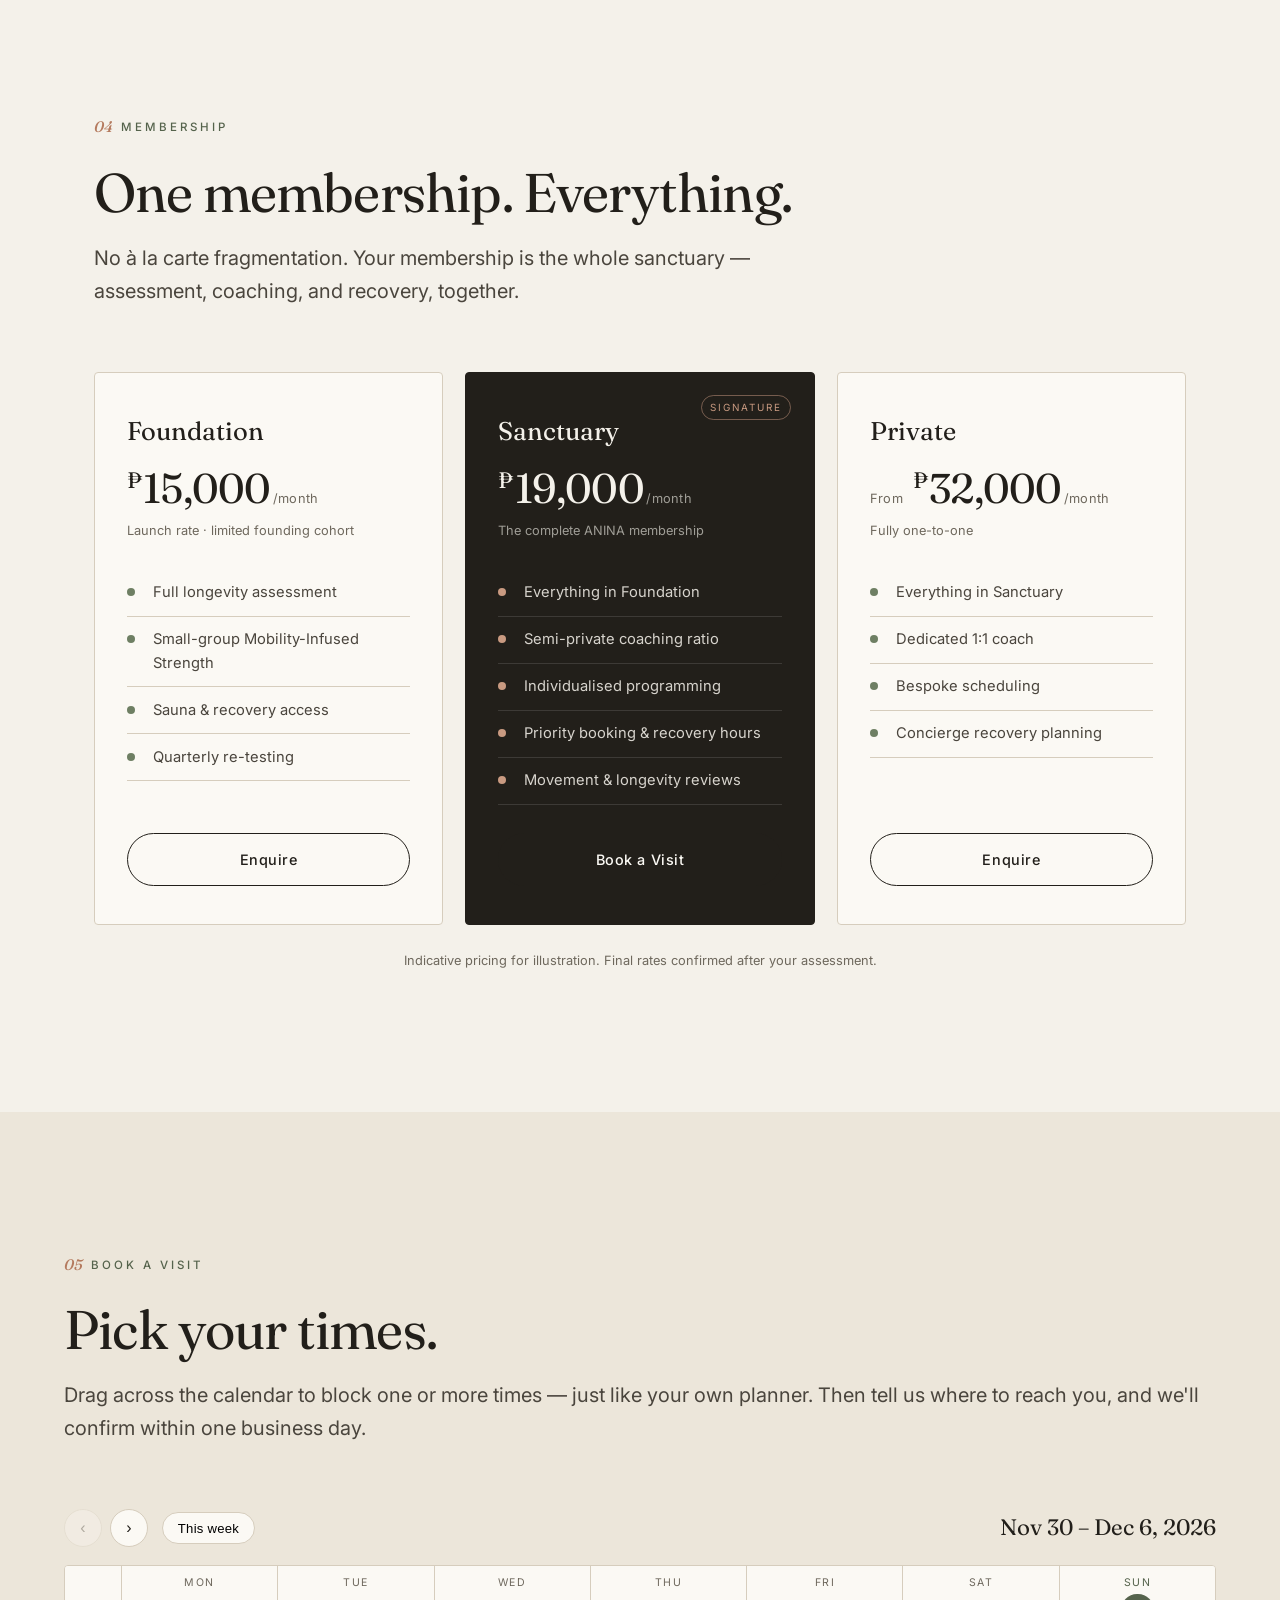
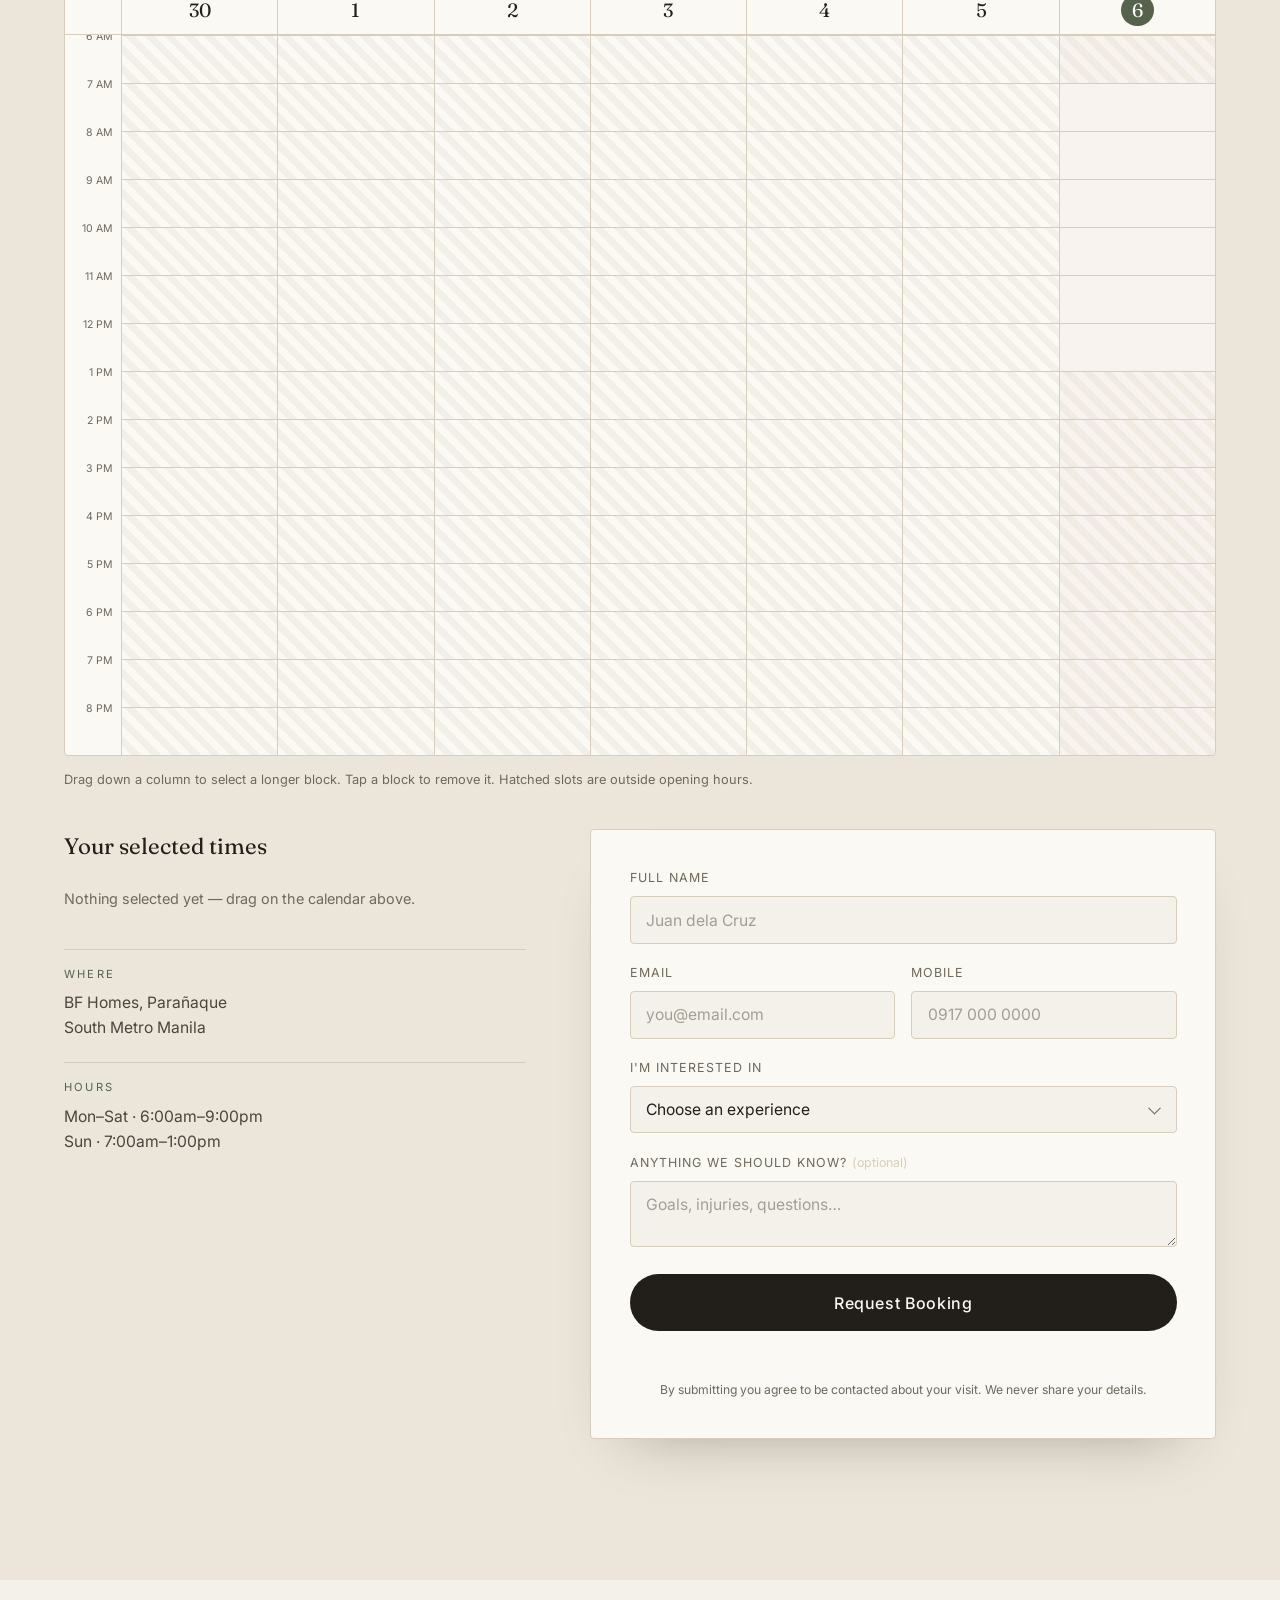
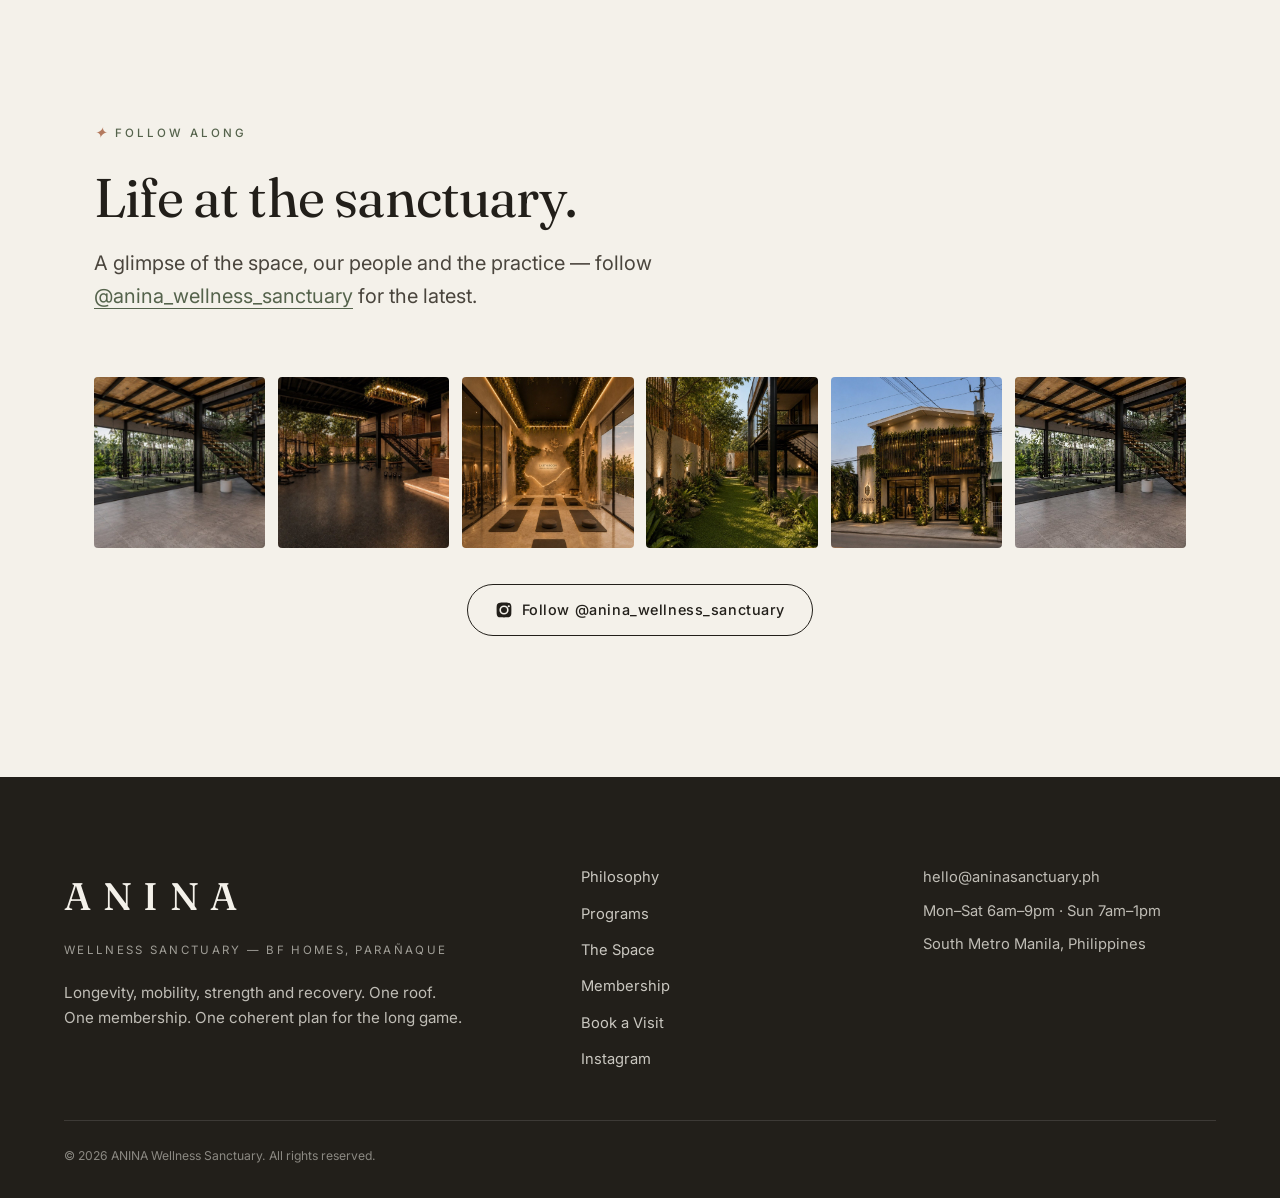
==== commit 1d747490: "Add variety to the marquee (20 on-brand terms, less repetition) Expand the moving banner from 4 repe" ====
--- a/index.html
+++ b/index.html
@@ -60,8 +60,8 @@
   <!-- ================= MARQUEE ================= -->
   <div class="marquee" aria-hidden="true">
     <div class="marquee__track">
-      <span>Longevity</span><span>&middot;</span><span>Mobility</span><span>&middot;</span><span>Strength</span><span>&middot;</span><span>Recovery</span><span>&middot;</span><span>Longevity</span><span>&middot;</span><span>Mobility</span><span>&middot;</span><span>Strength</span><span>&middot;</span><span>Recovery</span><span>&middot;</span><span>Longevity</span><span>&middot;</span><span>Mobility</span><span>&middot;</span><span>Strength</span><span>&middot;</span><span>Recovery</span><span>&middot;</span><span>Longevity</span><span>&middot;</span><span>Mobility</span><span>&middot;</span><span>Strength</span><span>&middot;</span><span>Recovery</span><span>&middot;</span><span>Longevity</span><span>&middot;</span><span>Mobility</span><span>&middot;</span><span>Strength</span><span>&middot;</span><span>Recovery</span><span>&middot;</span>
-      <span>Longevity</span><span>&middot;</span><span>Mobility</span><span>&middot;</span><span>Strength</span><span>&middot;</span><span>Recovery</span><span>&middot;</span><span>Longevity</span><span>&middot;</span><span>Mobility</span><span>&middot;</span><span>Strength</span><span>&middot;</span><span>Recovery</span><span>&middot;</span><span>Longevity</span><span>&middot;</span><span>Mobility</span><span>&middot;</span><span>Strength</span><span>&middot;</span><span>Recovery</span><span>&middot;</span><span>Longevity</span><span>&middot;</span><span>Mobility</span><span>&middot;</span><span>Strength</span><span>&middot;</span><span>Recovery</span><span>&middot;</span><span>Longevity</span><span>&middot;</span><span>Mobility</span><span>&middot;</span><span>Strength</span><span>&middot;</span><span>Recovery</span><span>&middot;</span>
+      <span>Longevity</span><span>&middot;</span><span>Mobility</span><span>&middot;</span><span>Strength</span><span>&middot;</span><span>Recovery</span><span>&middot;</span><span>Mobility-Infused Strength</span><span>&middot;</span><span>Healthspan</span><span>&middot;</span><span>Breathwork</span><span>&middot;</span><span>Sauna</span><span>&middot;</span><span>Deep Core</span><span>&middot;</span><span>Range of Motion</span><span>&middot;</span><span>Balance</span><span>&middot;</span><span>Resilience</span><span>&middot;</span><span>Assessment</span><span>&middot;</span><span>Coaching</span><span>&middot;</span><span>Community</span><span>&middot;</span><span>Sanctuary</span><span>&middot;</span><span>Movement</span><span>&middot;</span><span>Restoration</span><span>&middot;</span><span>Vitality</span><span>&middot;</span><span>The Long Game</span><span>&middot;</span>
+      <span>Longevity</span><span>&middot;</span><span>Mobility</span><span>&middot;</span><span>Strength</span><span>&middot;</span><span>Recovery</span><span>&middot;</span><span>Mobility-Infused Strength</span><span>&middot;</span><span>Healthspan</span><span>&middot;</span><span>Breathwork</span><span>&middot;</span><span>Sauna</span><span>&middot;</span><span>Deep Core</span><span>&middot;</span><span>Range of Motion</span><span>&middot;</span><span>Balance</span><span>&middot;</span><span>Resilience</span><span>&middot;</span><span>Assessment</span><span>&middot;</span><span>Coaching</span><span>&middot;</span><span>Community</span><span>&middot;</span><span>Sanctuary</span><span>&middot;</span><span>Movement</span><span>&middot;</span><span>Restoration</span><span>&middot;</span><span>Vitality</span><span>&middot;</span><span>The Long Game</span><span>&middot;</span>
     </div>
   </div>
 
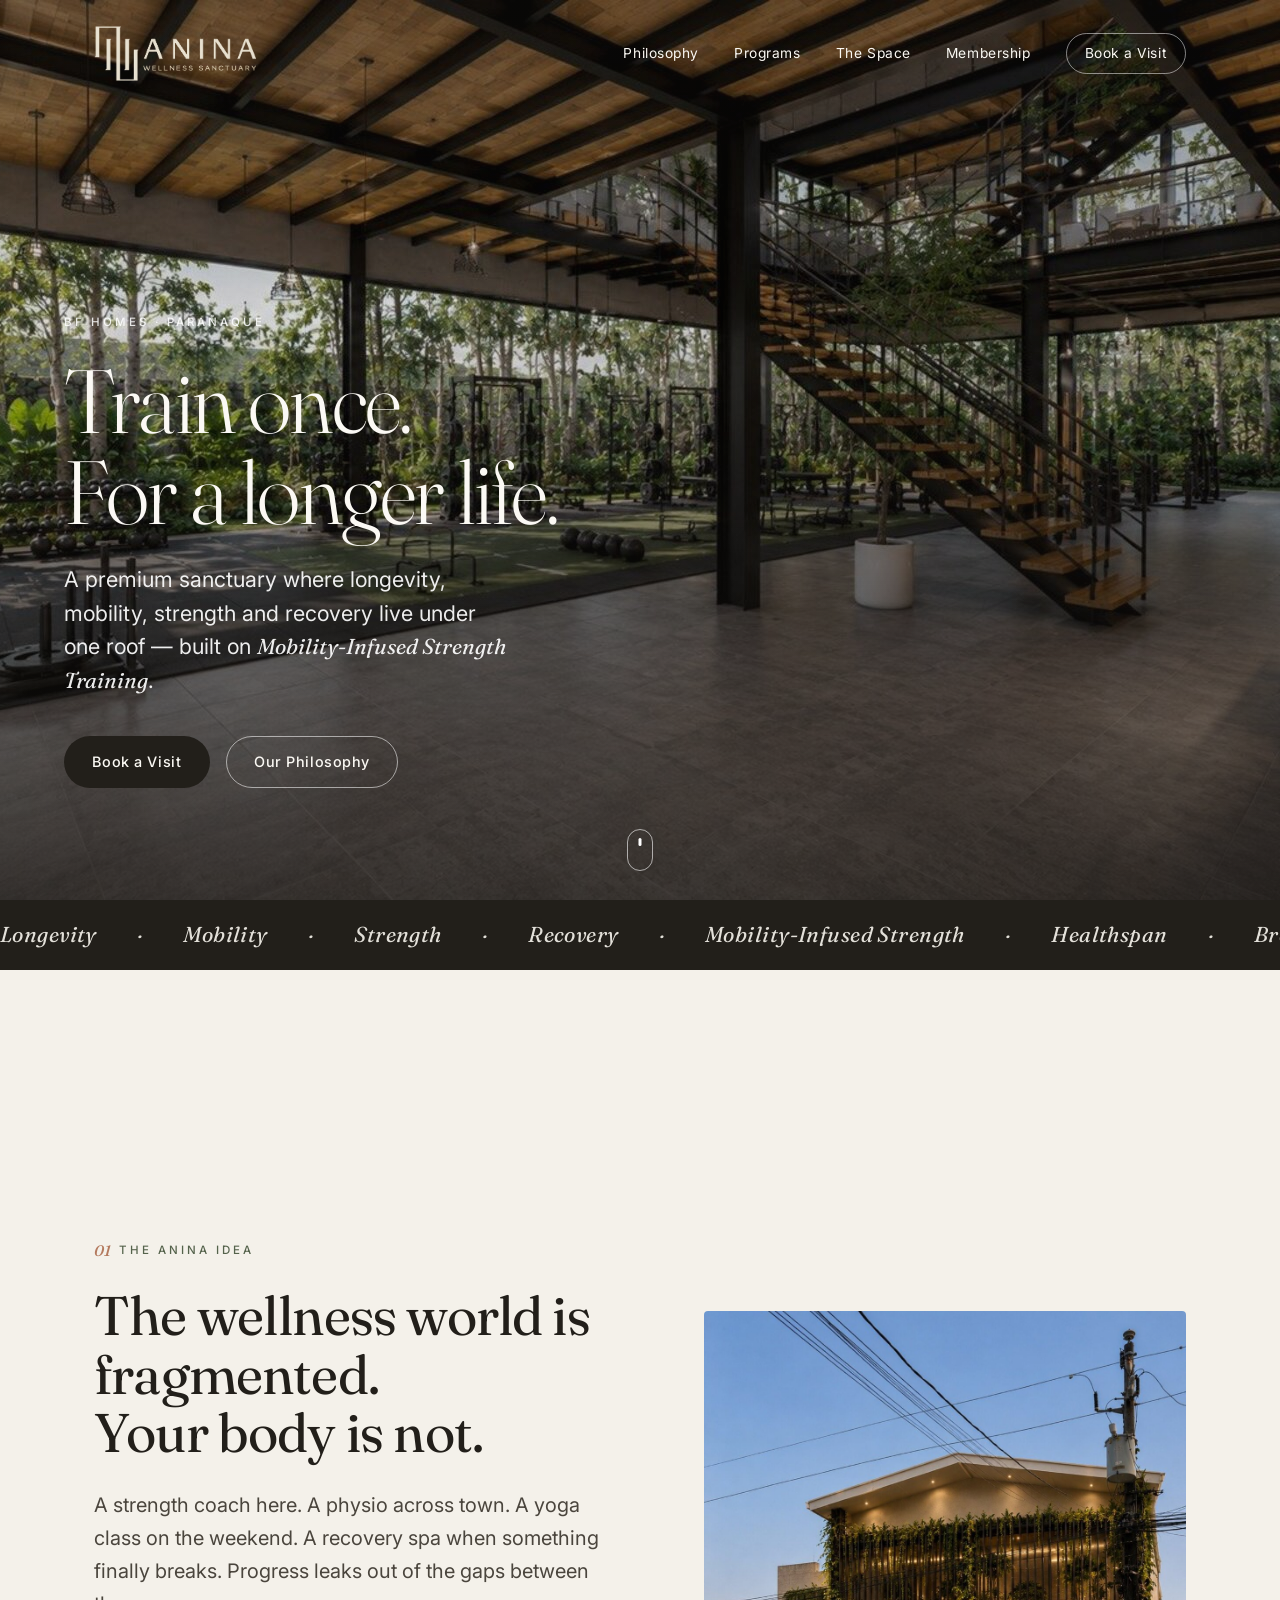
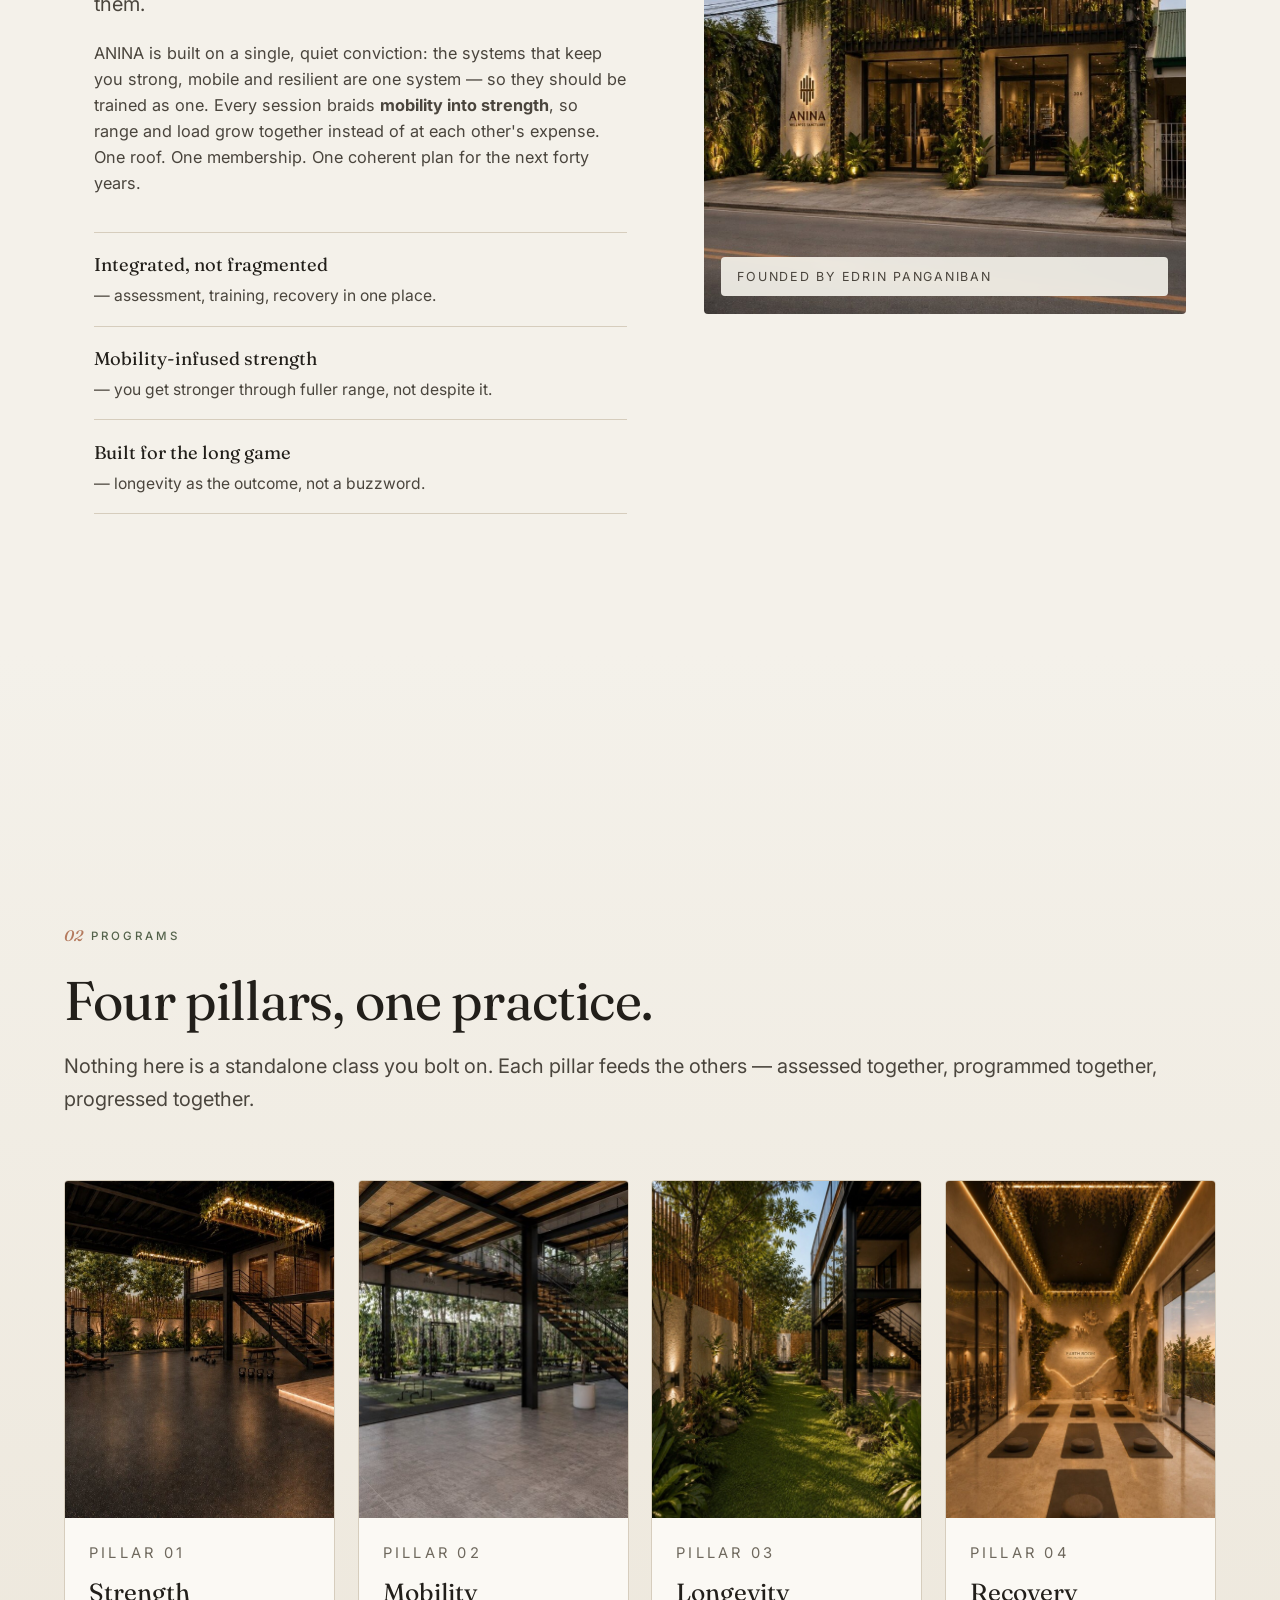
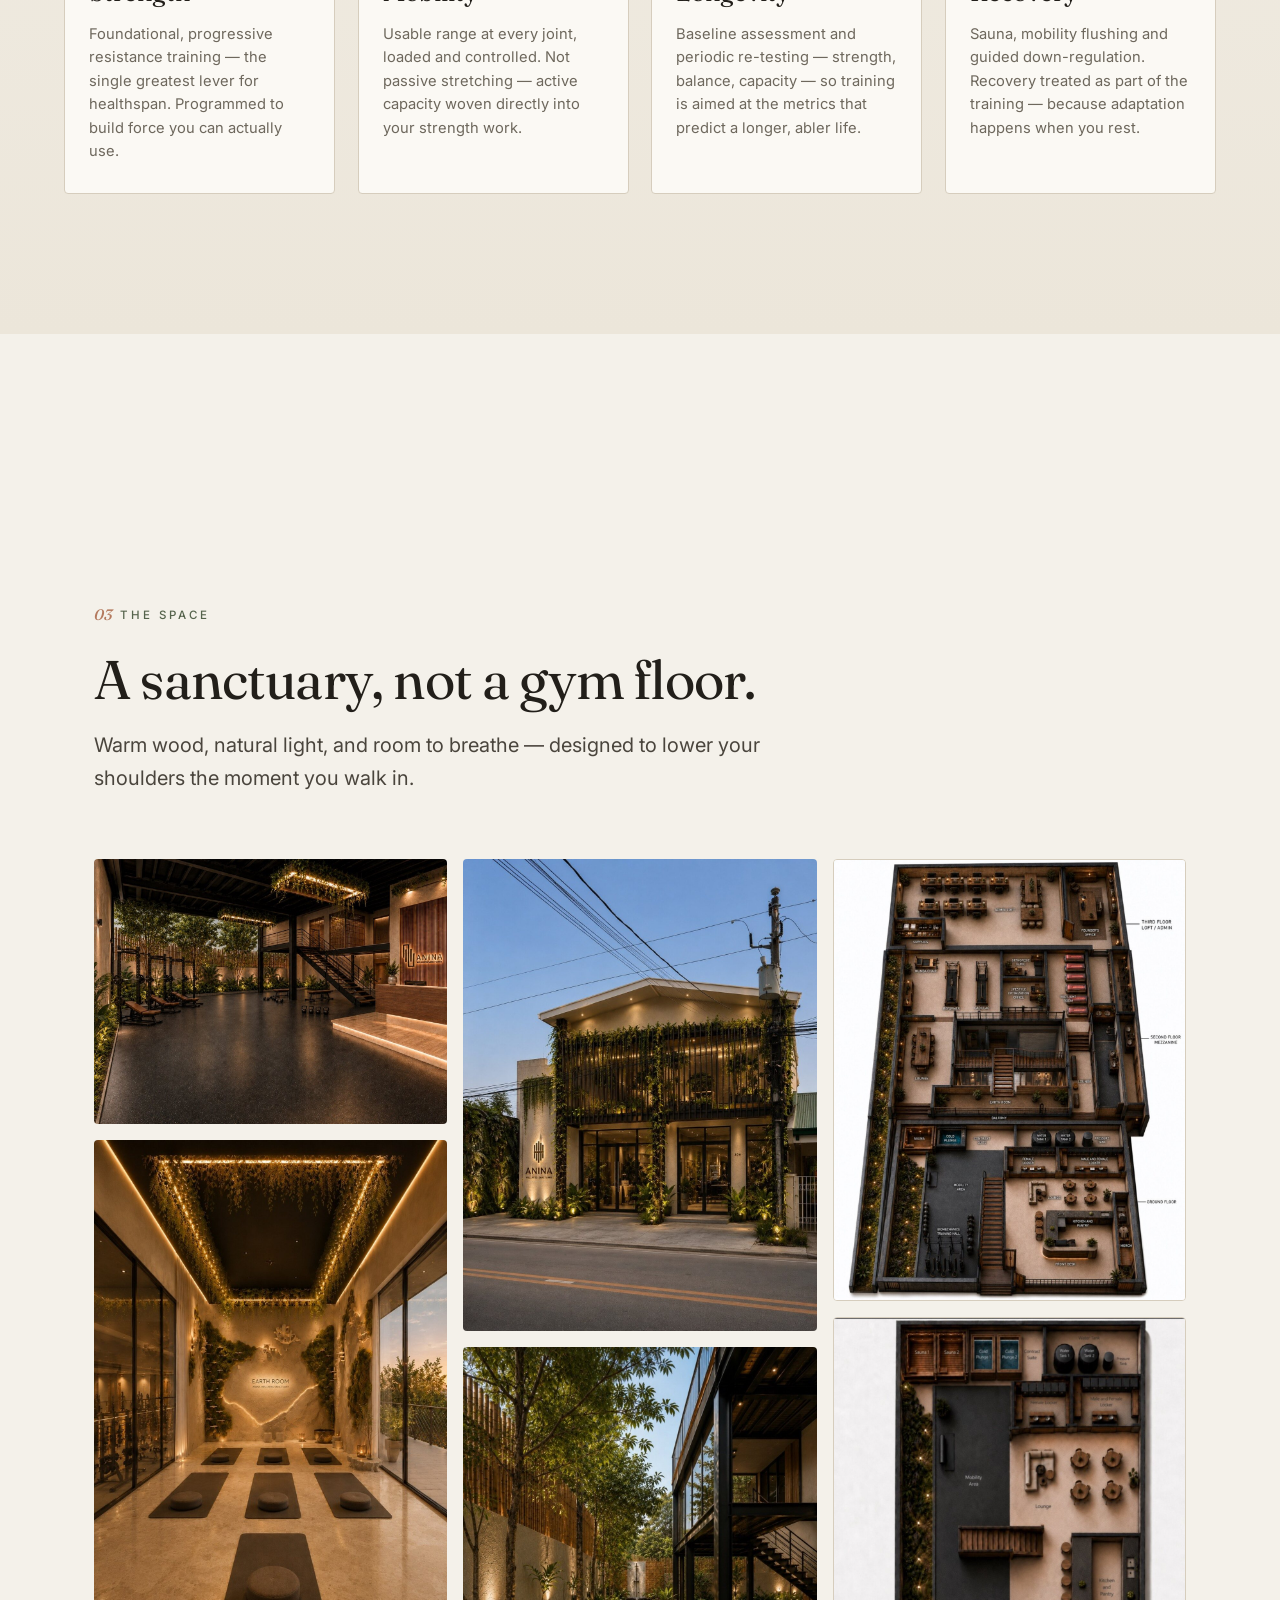
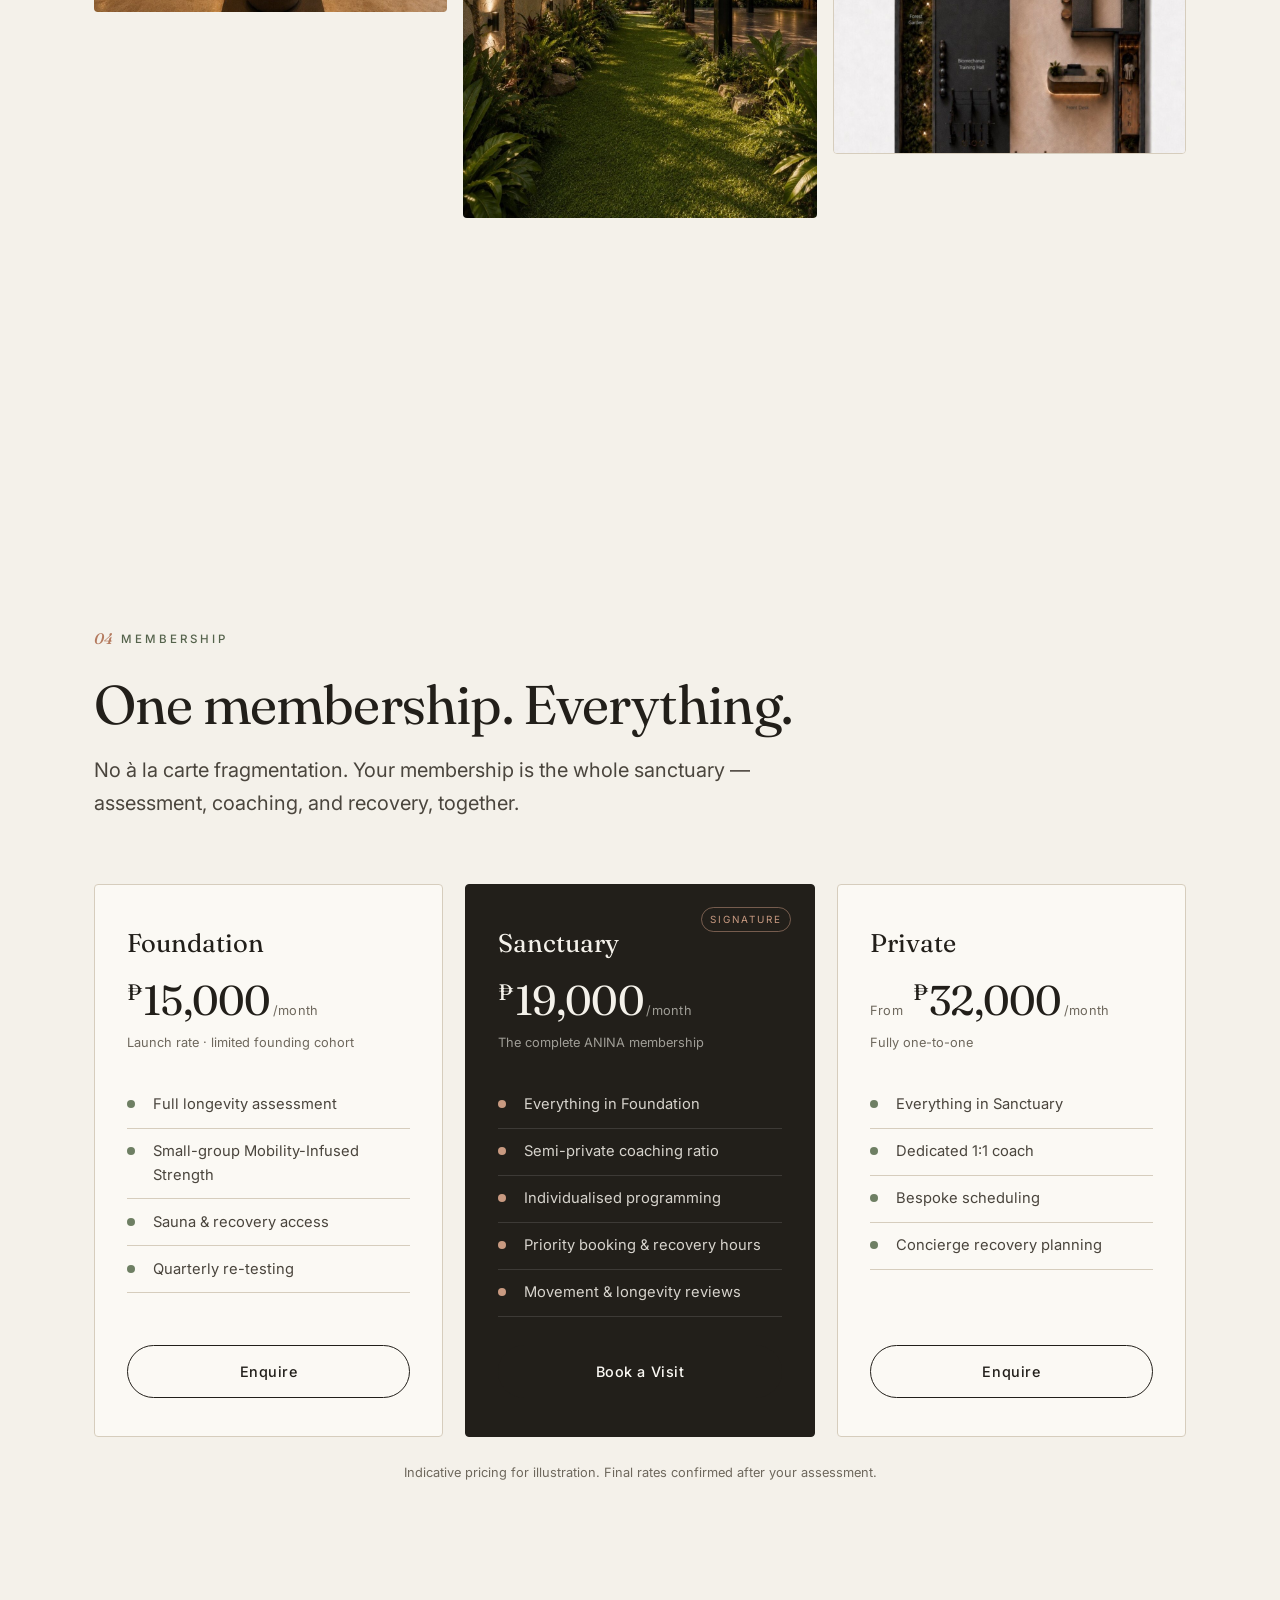
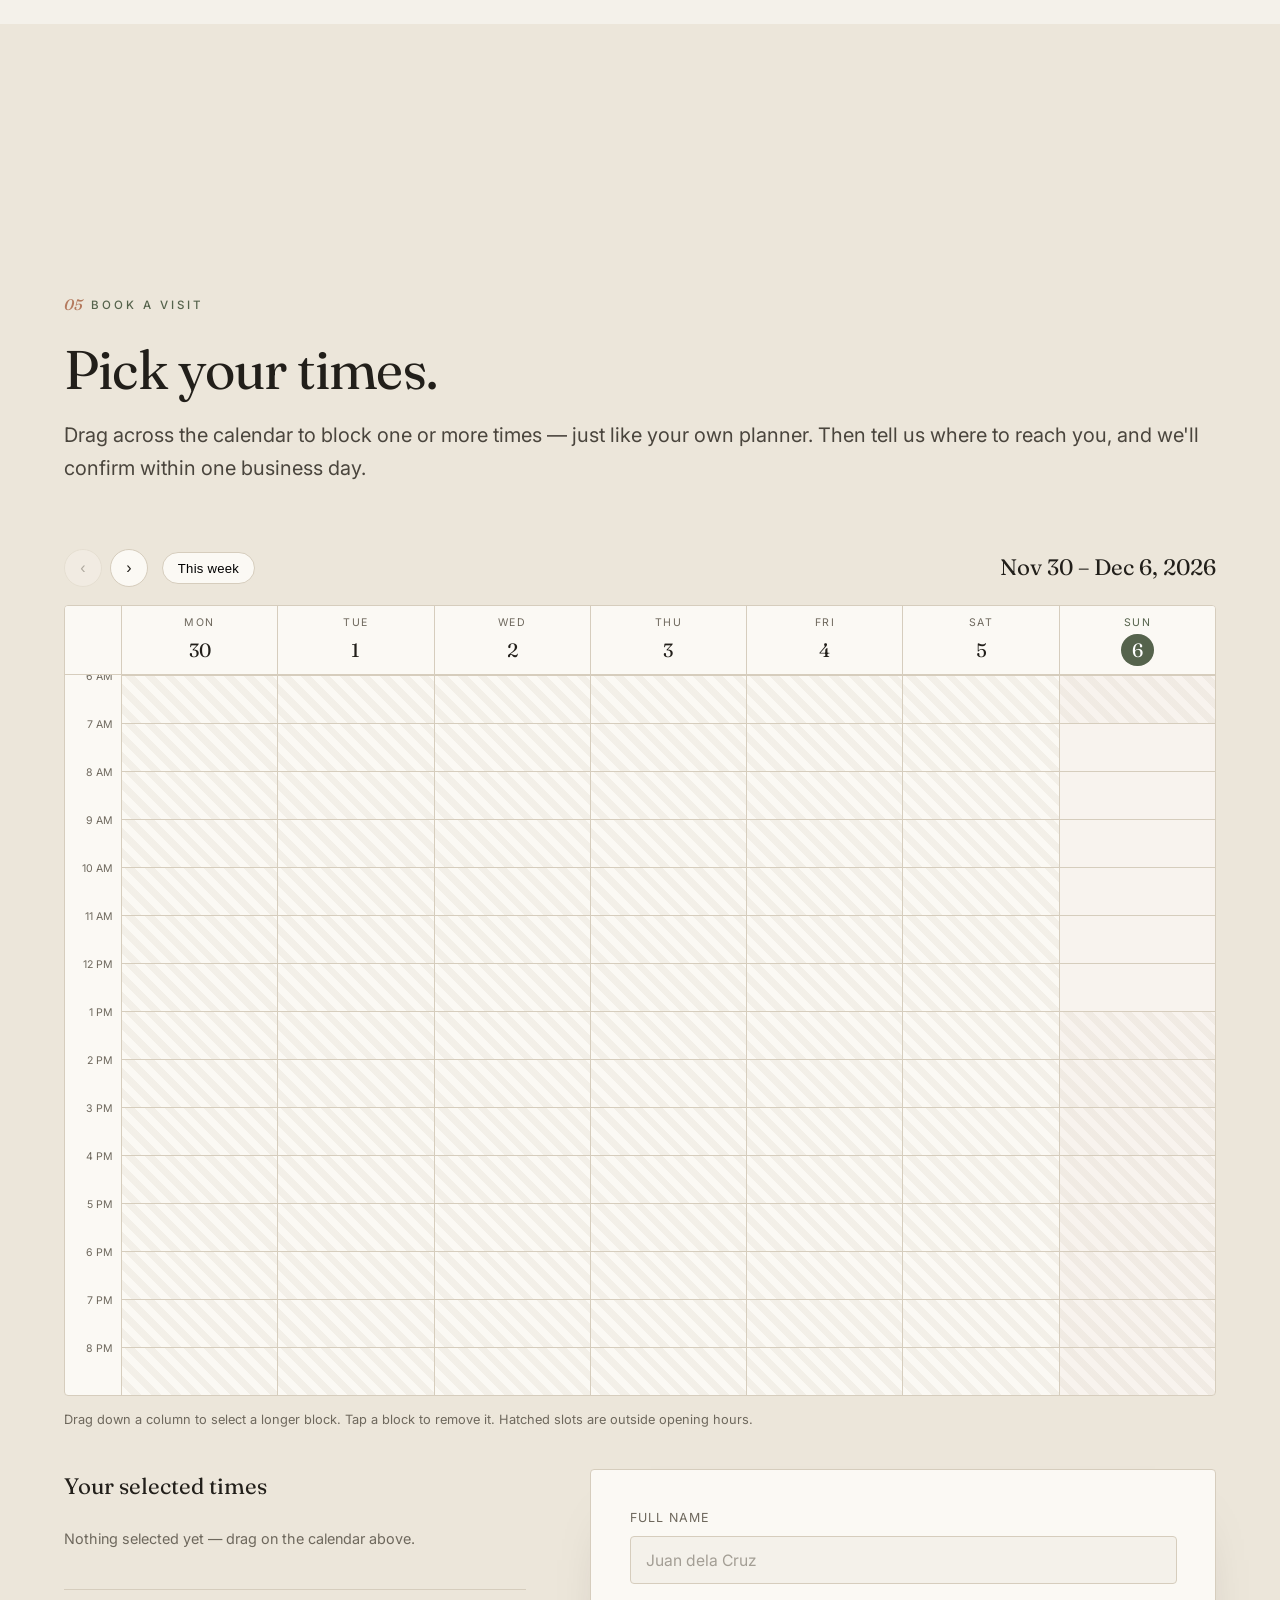
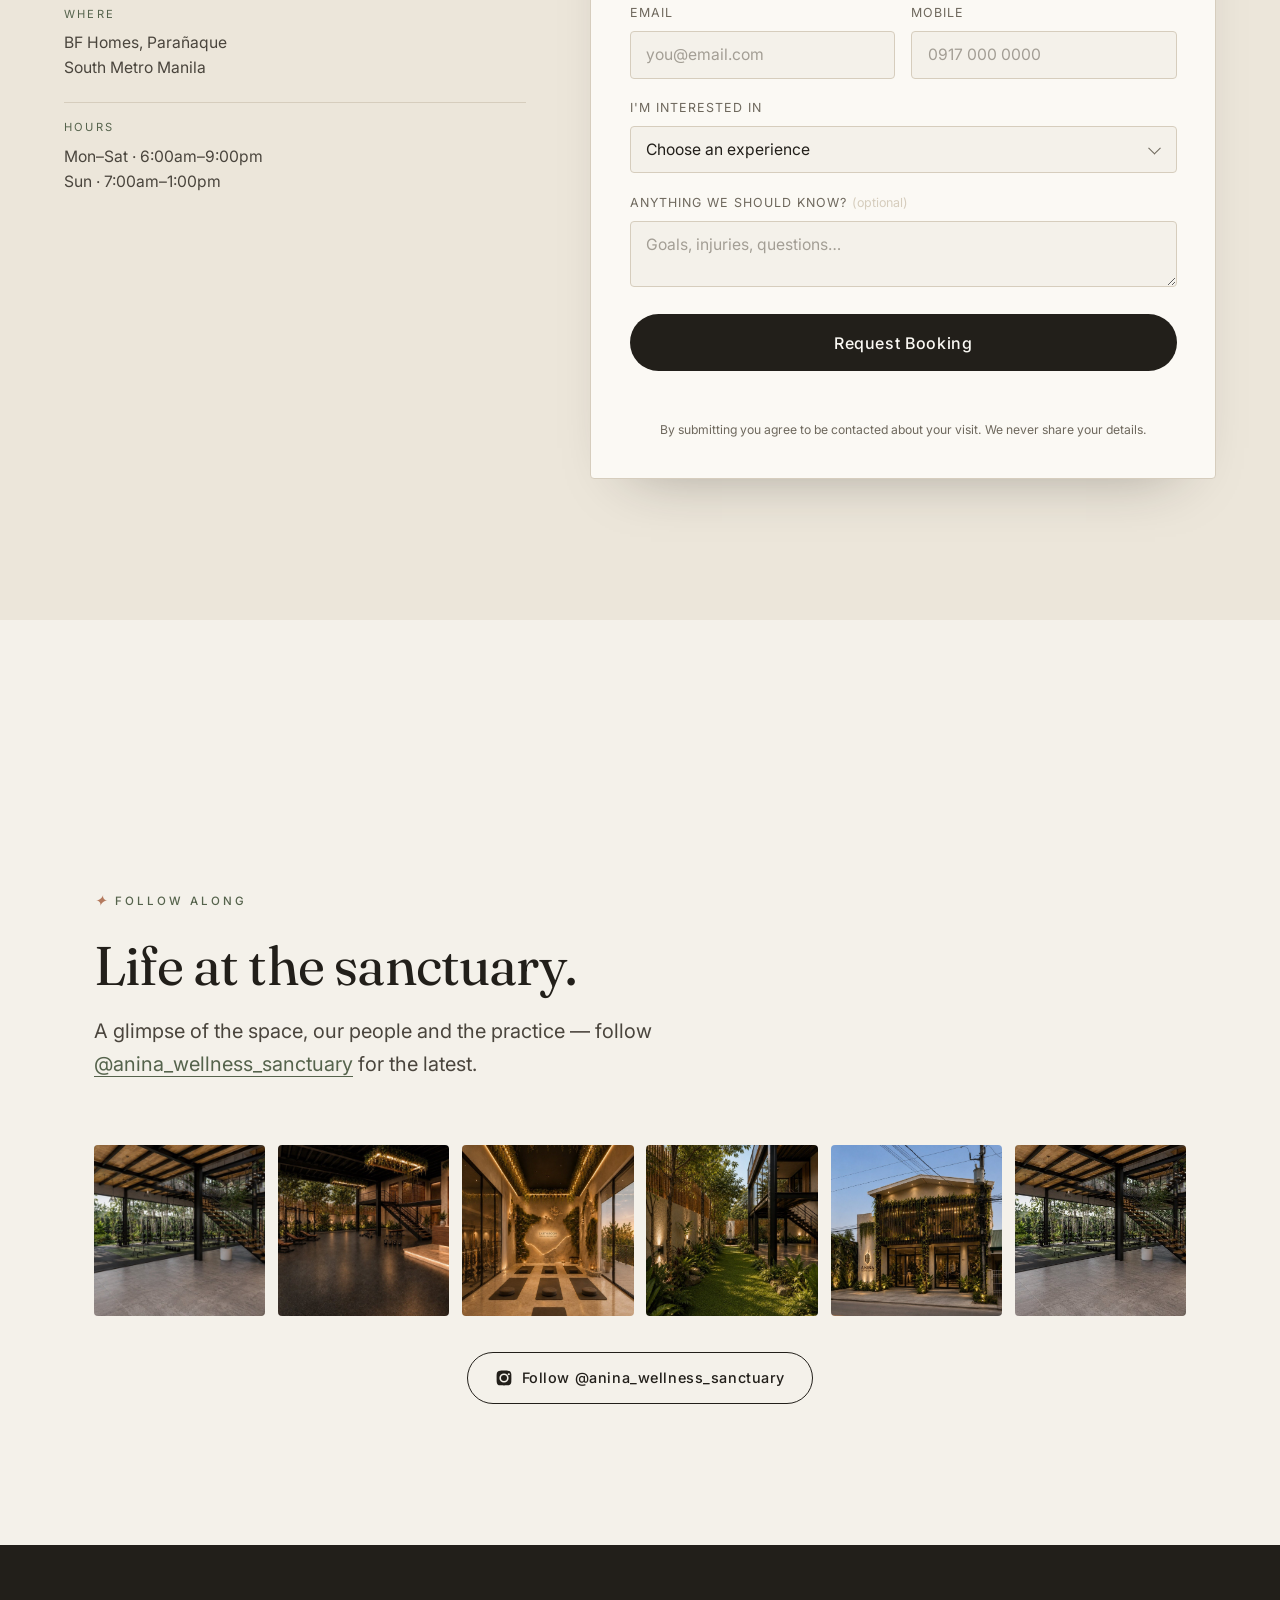
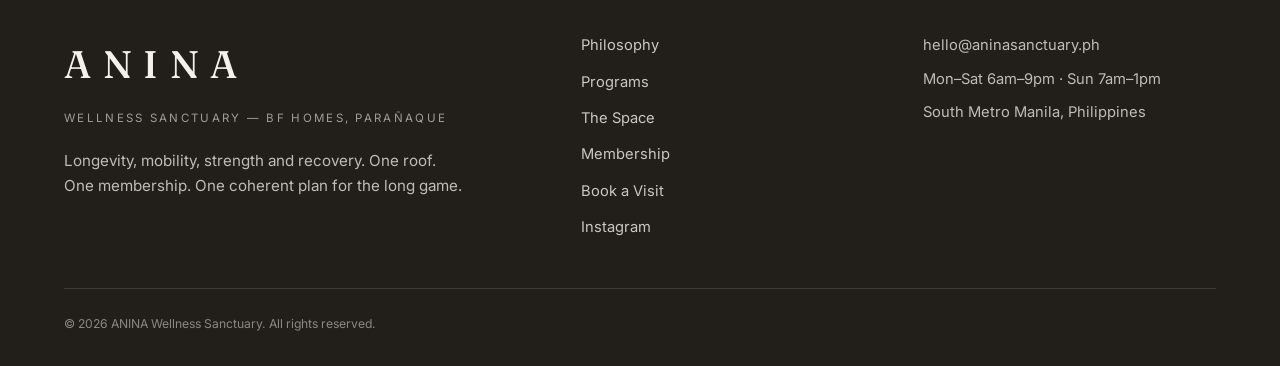
==== commit a0810963: "adding logo" ====
--- a/index.html
+++ b/index.html
@@ -1,373 +1,726 @@
-<!DOCTYPE html>
+<!doctype html>
 <html lang="en">
-<head>
-  <meta charset="UTF-8" />
-  <meta name="viewport" content="width=device-width, initial-scale=1.0" />
-  <title>ANINA Wellness Sanctuary — Mobility-Infused Strength in BF Homes, Parañaque</title>
-  <meta name="description" content="ANINA Wellness Sanctuary — a premium integrated longevity, mobility, strength and recovery sanctuary in BF Homes, Parañaque. One membership. No fragmentation." />
-  <meta property="og:title" content="ANINA Wellness Sanctuary" />
-  <meta property="og:description" content="Mobility-Infused Strength Training. Longevity, mobility, strength and recovery under one roof." />
-  <meta property="og:type" content="website" />
-  <meta property="og:image" content="assets/images/hero.jpg" />
-
-  <link rel="preconnect" href="https://fonts.googleapis.com" />
-  <link rel="preconnect" href="https://fonts.gstatic.com" crossorigin />
-  <link href="https://fonts.googleapis.com/css2?family=Fraunces:ital,opsz,wght@0,9..144,300..600;1,9..144,300..500&family=Inter:wght@300;400;500;600&display=swap" rel="stylesheet" />
-  <link rel="stylesheet" href="css/styles.css" />
-</head>
-<body>
-  <!-- ================= NAV ================= -->
-  <header class="nav" id="nav">
-    <div class="nav__inner">
-      <a href="#top" class="brand" aria-label="ANINA Wellness Sanctuary home">
-        <span class="brand__mark">ANINA</span>
-        <span class="brand__sub">Wellness Sanctuary</span>
-      </a>
-      <nav class="nav__links" aria-label="Primary">
-        <a href="#philosophy">Philosophy</a>
-        <a href="#programs">Programs</a>
-        <a href="#gallery">The Space</a>
-        <a href="#membership">Membership</a>
-        <a href="#book" class="nav__cta">Book a Visit</a>
-      </nav>
-      <button class="nav__toggle" id="navToggle" aria-label="Open menu" aria-expanded="false">
-        <span></span><span></span><span></span>
+  <head>
+    <meta charset="UTF-8" />
+    <meta name="viewport" content="width=device-width, initial-scale=1.0" />
+    <title>
+      ANINA Wellness Sanctuary — Mobility-Infused Strength in BF Homes,
+      Parañaque
+    </title>
+    <meta
+      name="description"
+      content="ANINA Wellness Sanctuary — a premium integrated longevity, mobility, strength and recovery sanctuary in BF Homes, Parañaque. One membership. No fragmentation."
+    />
+    <meta property="og:title" content="ANINA Wellness Sanctuary" />
+    <meta
+      property="og:description"
+      content="Mobility-Infused Strength Training. Longevity, mobility, strength and recovery under one roof."
+    />
+    <meta property="og:type" content="website" />
+    <meta property="og:image" content="assets/images/hero.jpg" />
+
+    <link rel="preconnect" href="https://fonts.googleapis.com" />
+    <link rel="preconnect" href="https://fonts.gstatic.com" crossorigin />
+    <link
+      href="https://fonts.googleapis.com/css2?family=Fraunces:ital,opsz,wght@0,9..144,300..600;1,9..144,300..500&family=Inter:wght@300;400;500;600&display=swap"
+      rel="stylesheet"
+    />
+    <link rel="stylesheet" href="css/styles.css" />
+  </head>
+  <body>
+    <!-- ================= NAV ================= -->
+    <header class="nav" id="nav">
+      <div class="nav__inner">
+        <a href="#top" class="brand" aria-label="ANINA Wellness Sanctuary home">
+          <img
+            class="brand__logo"
+            src="assets/images/anina-logo.png"
+            width="100"
+            alt="ANINA Wellness Sanctuary"
+          />
+        </a>
+        <nav class="nav__links" aria-label="Primary">
+          <a href="#philosophy">Philosophy</a>
+          <a href="#programs">Programs</a>
+          <a href="#gallery">The Space</a>
+          <a href="#membership">Membership</a>
+          <a href="#book" class="nav__cta">Book a Visit</a>
+        </nav>
+        <button
+          class="nav__toggle"
+          id="navToggle"
+          aria-label="Open menu"
+          aria-expanded="false"
+        >
+          <span></span><span></span><span></span>
+        </button>
+      </div>
+    </header>
+
+    <!-- ================= HERO ================= -->
+    <section class="hero" id="top">
+      <div class="hero__media">
+        <img
+          src="assets/images/hero.jpg"
+          alt="The ANINA training hall — steel frame, warm wood and forest views"
+        />
+        <div class="hero__scrim"></div>
+      </div>
+      <div class="hero__content reveal">
+        <p class="eyebrow eyebrow--light">BF Homes · Parañaque</p>
+        <h1 class="hero__title">Train once.<br />For a longer life.</h1>
+        <p class="hero__lede">
+          A premium sanctuary where longevity, mobility, strength and recovery
+          live under one roof — built on
+          <em>Mobility-Infused Strength Training</em>.
+        </p>
+        <div class="hero__actions">
+          <a href="#book" class="btn btn--solid">Book a Visit</a>
+          <a href="#philosophy" class="btn btn--ghost">Our Philosophy</a>
+        </div>
+      </div>
+      <a href="#philosophy" class="hero__cue" aria-label="Scroll to content"
+        ><span></span
+      ></a>
+    </section>
+
+    <!-- ================= MARQUEE ================= -->
+    <div class="marquee" aria-hidden="true">
+      <div class="marquee__track">
+        <span>Longevity</span><span>&middot;</span><span>Mobility</span
+        ><span>&middot;</span><span>Strength</span><span>&middot;</span
+        ><span>Recovery</span><span>&middot;</span
+        ><span>Mobility-Infused Strength</span><span>&middot;</span
+        ><span>Healthspan</span><span>&middot;</span><span>Breathwork</span
+        ><span>&middot;</span><span>Sauna</span><span>&middot;</span
+        ><span>Deep Core</span><span>&middot;</span><span>Range of Motion</span
+        ><span>&middot;</span><span>Balance</span><span>&middot;</span
+        ><span>Resilience</span><span>&middot;</span><span>Assessment</span
+        ><span>&middot;</span><span>Coaching</span><span>&middot;</span
+        ><span>Community</span><span>&middot;</span><span>Sanctuary</span
+        ><span>&middot;</span><span>Movement</span><span>&middot;</span
+        ><span>Restoration</span><span>&middot;</span><span>Vitality</span
+        ><span>&middot;</span><span>The Long Game</span><span>&middot;</span>
+        <span>Longevity</span><span>&middot;</span><span>Mobility</span
+        ><span>&middot;</span><span>Strength</span><span>&middot;</span
+        ><span>Recovery</span><span>&middot;</span
+        ><span>Mobility-Infused Strength</span><span>&middot;</span
+        ><span>Healthspan</span><span>&middot;</span><span>Breathwork</span
+        ><span>&middot;</span><span>Sauna</span><span>&middot;</span
+        ><span>Deep Core</span><span>&middot;</span><span>Range of Motion</span
+        ><span>&middot;</span><span>Balance</span><span>&middot;</span
+        ><span>Resilience</span><span>&middot;</span><span>Assessment</span
+        ><span>&middot;</span><span>Coaching</span><span>&middot;</span
+        ><span>Community</span><span>&middot;</span><span>Sanctuary</span
+        ><span>&middot;</span><span>Movement</span><span>&middot;</span
+        ><span>Restoration</span><span>&middot;</span><span>Vitality</span
+        ><span>&middot;</span><span>The Long Game</span><span>&middot;</span>
+      </div>
+    </div>
+
+    <!-- ================= PHILOSOPHY ================= -->
+    <section class="section philosophy" id="philosophy">
+      <div class="section__grid">
+        <div class="philosophy__text reveal">
+          <p class="eyebrow"><span class="num">01</span> The ANINA Idea</p>
+          <h2 class="h2">
+            The wellness world is fragmented.<br />Your body is not.
+          </h2>
+          <p class="body-lg">
+            A strength coach here. A physio across town. A yoga class on the
+            weekend. A recovery spa when something finally breaks. Progress
+            leaks out of the gaps between them.
+          </p>
+          <p class="body">
+            ANINA is built on a single, quiet conviction: the systems that keep
+            you strong, mobile and resilient are one system — so they should be
+            trained as one. Every session braids
+            <strong>mobility into strength</strong>, so range and load grow
+            together instead of at each other's expense. One roof. One
+            membership. One coherent plan for the next forty years.
+          </p>
+          <ul class="tenets">
+            <li>
+              <span>Integrated, not fragmented</span> — assessment, training,
+              recovery in one place.
+            </li>
+            <li>
+              <span>Mobility-infused strength</span> — you get stronger through
+              fuller range, not despite it.
+            </li>
+            <li>
+              <span>Built for the long game</span> — longevity as the outcome,
+              not a buzzword.
+            </li>
+          </ul>
+        </div>
+        <figure class="philosophy__media reveal">
+          <img
+            src="assets/images/philosophy.jpg"
+            alt="The ANINA sanctuary facade at dusk"
+          />
+          <figcaption>Founded by Edrin Panganiban</figcaption>
+        </figure>
+      </div>
+    </section>
+
+    <!-- ================= PROGRAMS ================= -->
+    <section class="section programs" id="programs">
+      <div class="section__head reveal">
+        <p class="eyebrow"><span class="num">02</span> Programs</p>
+        <h2 class="h2">Four pillars, one practice.</h2>
+        <p class="body-lg section__intro">
+          Nothing here is a standalone class you bolt on. Each pillar feeds the
+          others — assessed together, programmed together, progressed together.
+        </p>
+      </div>
+
+      <div class="cards">
+        <article class="card reveal">
+          <div class="card__media">
+            <img
+              src="assets/images/program-strength.jpg"
+              alt="The main training floor and reception"
+            />
+          </div>
+          <div class="card__body">
+            <p class="card__kicker">Pillar 01</p>
+            <h3 class="card__title">Strength</h3>
+            <p>
+              Foundational, progressive resistance training — the single
+              greatest lever for healthspan. Programmed to build force you can
+              actually use.
+            </p>
+          </div>
+        </article>
+
+        <article class="card reveal">
+          <div class="card__media">
+            <img
+              src="assets/images/program-mobility.jpg"
+              alt="Open movement floor"
+            />
+          </div>
+          <div class="card__body">
+            <p class="card__kicker">Pillar 02</p>
+            <h3 class="card__title">Mobility</h3>
+            <p>
+              Usable range at every joint, loaded and controlled. Not passive
+              stretching — active capacity woven directly into your strength
+              work.
+            </p>
+          </div>
+        </article>
+
+        <article class="card reveal">
+          <div class="card__media">
+            <img
+              src="assets/images/program-longevity.jpg"
+              alt="Garden grounds and greenery"
+            />
+          </div>
+          <div class="card__body">
+            <p class="card__kicker">Pillar 03</p>
+            <h3 class="card__title">Longevity</h3>
+            <p>
+              Baseline assessment and periodic re-testing — strength, balance,
+              capacity — so training is aimed at the metrics that predict a
+              longer, abler life.
+            </p>
+          </div>
+        </article>
+
+        <article class="card reveal">
+          <div class="card__media">
+            <img
+              src="assets/images/program-recovery.jpg"
+              alt="The sauna and recovery corridor"
+            />
+          </div>
+          <div class="card__body">
+            <p class="card__kicker">Pillar 04</p>
+            <h3 class="card__title">Recovery</h3>
+            <p>
+              Sauna, mobility flushing and guided down-regulation. Recovery
+              treated as part of the training — because adaptation happens when
+              you rest.
+            </p>
+          </div>
+        </article>
+      </div>
+    </section>
+
+    <!-- ================= GALLERY ================= -->
+    <section class="section gallery" id="gallery">
+      <div class="section__head reveal">
+        <p class="eyebrow"><span class="num">03</span> The Space</p>
+        <h2 class="h2">A sanctuary, not a gym floor.</h2>
+        <p class="body-lg section__intro">
+          Warm wood, natural light, and room to breathe — designed to lower your
+          shoulders the moment you walk in.
+        </p>
+      </div>
+      <div class="gallery__grid">
+        <button
+          class="gallery__item reveal"
+          data-full="assets/images/program-strength.jpg"
+        >
+          <img
+            src="assets/images/program-strength.jpg"
+            alt="The ANINA training floor and reception"
+            loading="lazy"
+          />
+        </button>
+        <button
+          class="gallery__item reveal"
+          data-full="assets/images/program-recovery.jpg"
+        >
+          <img
+            src="assets/images/program-recovery.jpg"
+            alt="The sauna and recovery corridor"
+            loading="lazy"
+          />
+        </button>
+        <button
+          class="gallery__item reveal"
+          data-full="assets/images/philosophy.jpg"
+        >
+          <img
+            src="assets/images/philosophy.jpg"
+            alt="The ANINA sanctuary facade at dusk"
+            loading="lazy"
+          />
+        </button>
+        <button
+          class="gallery__item reveal"
+          data-full="assets/images/program-longevity.jpg"
+        >
+          <img
+            src="assets/images/program-longevity.jpg"
+            alt="Garden path through the grounds"
+            loading="lazy"
+          />
+        </button>
+        <button
+          class="gallery__item gallery__item--plan reveal"
+          data-full="assets/images/gallery-2.jpg"
+        >
+          <img
+            src="assets/images/gallery-2.jpg"
+            alt="Sanctuary floor plan — ground, mezzanine and loft"
+            loading="lazy"
+          />
+        </button>
+        <button
+          class="gallery__item gallery__item--plan reveal"
+          data-full="assets/images/gallery-3.jpg"
+        >
+          <img
+            src="assets/images/gallery-3.jpg"
+            alt="Interior zoning — mobility, lounge and recovery"
+            loading="lazy"
+          />
+        </button>
+      </div>
+    </section>
+
+    <!-- ================= MEMBERSHIP ================= -->
+    <section class="section membership" id="membership">
+      <div class="section__head reveal">
+        <p class="eyebrow"><span class="num">04</span> Membership</p>
+        <h2 class="h2">One membership. Everything.</h2>
+        <p class="body-lg section__intro">
+          No à la carte fragmentation. Your membership is the whole sanctuary —
+          assessment, coaching, and recovery, together.
+        </p>
+      </div>
+
+      <div class="tiers">
+        <article class="tier reveal">
+          <header class="tier__head">
+            <h3 class="tier__name">Foundation</h3>
+            <p class="tier__price">
+              <span class="cur">₱</span>15,000<span class="per">/month</span>
+            </p>
+            <p class="tier__note">Launch rate · limited founding cohort</p>
+          </header>
+          <ul class="tier__list">
+            <li>Full longevity assessment</li>
+            <li>Small-group Mobility-Infused Strength</li>
+            <li>Sauna &amp; recovery access</li>
+            <li>Quarterly re-testing</li>
+          </ul>
+          <a href="#book" class="btn btn--outline">Enquire</a>
+        </article>
+
+        <article class="tier tier--featured reveal">
+          <div class="tier__ribbon">Signature</div>
+          <header class="tier__head">
+            <h3 class="tier__name">Sanctuary</h3>
+            <p class="tier__price">
+              <span class="cur">₱</span>19,000<span class="per">/month</span>
+            </p>
+            <p class="tier__note">The complete ANINA membership</p>
+          </header>
+          <ul class="tier__list">
+            <li>Everything in Foundation</li>
+            <li>Semi-private coaching ratio</li>
+            <li>Individualised programming</li>
+            <li>Priority booking &amp; recovery hours</li>
+            <li>Movement &amp; longevity reviews</li>
+          </ul>
+          <a href="#book" class="btn btn--solid">Book a Visit</a>
+        </article>
+
+        <article class="tier reveal">
+          <header class="tier__head">
+            <h3 class="tier__name">Private</h3>
+            <p class="tier__price">
+              <span class="per per--lead">From</span>
+              <span class="cur">₱</span>32,000<span class="per">/month</span>
+            </p>
+            <p class="tier__note">Fully one-to-one</p>
+          </header>
+          <ul class="tier__list">
+            <li>Everything in Sanctuary</li>
+            <li>Dedicated 1:1 coach</li>
+            <li>Bespoke scheduling</li>
+            <li>Concierge recovery planning</li>
+          </ul>
+          <a href="#book" class="btn btn--outline">Enquire</a>
+        </article>
+      </div>
+      <p class="membership__fineprint">
+        Indicative pricing for illustration. Final rates confirmed after your
+        assessment.
+      </p>
+    </section>
+
+    <!-- ================= BOOKING ================= -->
+    <section class="section book" id="book">
+      <div class="section__head reveal">
+        <p class="eyebrow"><span class="num">05</span> Book a Visit</p>
+        <h2 class="h2">Pick your times.</h2>
+        <p class="body-lg section__intro">
+          Drag across the calendar to block one or more times &mdash; just like
+          your own planner. Then tell us where to reach you, and we'll confirm
+          within one business day.
+        </p>
+      </div>
+
+      <div class="cal reveal" id="cal">
+        <div class="cal__toolbar">
+          <div class="cal__nav">
+            <button
+              class="cal__btn"
+              id="calPrev"
+              aria-label="Previous week"
+              type="button"
+            >
+              &#8249;
+            </button>
+            <button
+              class="cal__btn"
+              id="calNext"
+              aria-label="Next week"
+              type="button"
+            >
+              &#8250;
+            </button>
+            <button class="cal__today" id="calToday" type="button">
+              This week
+            </button>
+          </div>
+          <div class="cal__range" id="calRange"></div>
+        </div>
+        <div class="cal__scroll">
+          <div class="cal__inner">
+            <div class="cal__head" id="calHead"></div>
+            <div class="cal__body" id="calBody"></div>
+          </div>
+        </div>
+        <p class="cal__hint">
+          Drag down a column to select a longer block. Tap a block to remove it.
+          Hatched slots are outside opening hours.
+        </p>
+      </div>
+
+      <div class="book__grid book__grid--cal">
+        <div class="book__selected reveal">
+          <h3>Your selected times</h3>
+          <ul class="chips" id="calChips">
+            <li class="chips__empty">
+              Nothing selected yet &mdash; drag on the calendar above.
+            </li>
+          </ul>
+          <dl class="book__facts" style="margin-top: 2rem">
+            <div>
+              <dt>Where</dt>
+              <dd>BF Homes, Para&ntilde;aque<br />South Metro Manila</dd>
+            </div>
+            <div>
+              <dt>Hours</dt>
+              <dd>
+                Mon&ndash;Sat &middot; 6:00am&ndash;9:00pm<br />Sun &middot;
+                7:00am&ndash;1:00pm
+              </dd>
+            </div>
+          </dl>
+        </div>
+
+        <form class="book__form reveal" id="bookingForm" novalidate>
+          <div class="field">
+            <label for="name">Full name</label>
+            <input
+              type="text"
+              id="name"
+              name="name"
+              required
+              placeholder="Juan dela Cruz"
+              autocomplete="name"
+            />
+          </div>
+          <div class="field-row">
+            <div class="field">
+              <label for="email">Email</label>
+              <input
+                type="email"
+                id="email"
+                name="email"
+                required
+                placeholder="you@email.com"
+                autocomplete="email"
+              />
+            </div>
+            <div class="field">
+              <label for="phone">Mobile</label>
+              <input
+                type="tel"
+                id="phone"
+                name="phone"
+                required
+                placeholder="0917 000 0000"
+                autocomplete="tel"
+              />
+            </div>
+          </div>
+          <div class="field">
+            <label for="service">I'm interested in</label>
+            <div class="select-wrap">
+              <select id="service" name="service">
+                <option value="" disabled selected>Choose an experience</option>
+                <option>Introductory session</option>
+                <option>Sanctuary tour</option>
+                <option>Longevity assessment</option>
+                <option>Mobility-Infused Strength</option>
+                <option>Recovery &amp; sauna</option>
+                <option>Membership consultation</option>
+              </select>
+            </div>
+          </div>
+          <div class="field">
+            <label for="notes"
+              >Anything we should know?
+              <span class="opt">(optional)</span></label
+            >
+            <textarea
+              id="notes"
+              name="notes"
+              rows="2"
+              placeholder="Goals, injuries, questions&hellip;"
+            ></textarea>
+          </div>
+          <button type="submit" class="btn btn--solid btn--full" id="submitBtn">
+            Request Booking
+          </button>
+          <p
+            class="form-status"
+            id="formStatus"
+            role="status"
+            aria-live="polite"
+          ></p>
+          <p class="form-privacy">
+            By submitting you agree to be contacted about your visit. We never
+            share your details.
+          </p>
+        </form>
+      </div>
+    </section>
+
+    <!-- ================= INSTAGRAM ================= -->
+    <section class="section instagram" id="instagram">
+      <div class="section__head reveal">
+        <p class="eyebrow"><span class="num">&#10022;</span> Follow along</p>
+        <h2 class="h2">Life at the sanctuary.</h2>
+        <p class="body-lg section__intro">
+          A glimpse of the space, our people and the practice &mdash; follow
+          <a
+            class="ig__handle"
+            href="https://www.instagram.com/anina_wellness_sanctuary/"
+            target="_blank"
+            rel="noopener"
+            >@anina_wellness_sanctuary</a
+          >
+          for the latest.
+        </p>
+      </div>
+
+      <div class="ig__feed reveal" id="igFeed">
+        <!-- Live widget is injected here when configured in js/config.js.
+           Until then, this on-brand grid links to the Instagram profile. -->
+        <div class="ig__grid" id="igFallback">
+          <a
+            class="ig__tile"
+            href="https://www.instagram.com/anina_wellness_sanctuary/"
+            target="_blank"
+            rel="noopener"
+            aria-label="ANINA on Instagram"
+            ><img src="assets/images/hero.jpg" alt="" loading="lazy" /><span
+              class="ig__ov"
+              ><svg viewBox="0 0 24 24" aria-hidden="true">
+                <path
+                  d="M12 2.16c3.2 0 3.58 0 4.85.07 3.25.15 4.77 1.69 4.92 4.92.06 1.27.07 1.65.07 4.85s0 3.58-.07 4.85c-.15 3.23-1.66 4.77-4.92 4.92-1.27.06-1.65.07-4.85.07s-3.58 0-4.85-.07c-3.26-.15-4.77-1.7-4.92-4.92-.06-1.27-.07-1.65-.07-4.85s0-3.58.07-4.85C2.38 3.92 3.9 2.38 7.15 2.23 8.42 2.17 8.8 2.16 12 2.16zm0 3.68a6.16 6.16 0 100 12.32 6.16 6.16 0 000-12.32zm0 10.16a4 4 0 110-8 4 4 0 010 8zm6.4-10.4a1.44 1.44 0 100 2.88 1.44 1.44 0 000-2.88z"
+                /></svg></span
+          ></a>
+          <a
+            class="ig__tile"
+            href="https://www.instagram.com/anina_wellness_sanctuary/"
+            target="_blank"
+            rel="noopener"
+            aria-label="ANINA on Instagram"
+            ><img
+              src="assets/images/program-strength.jpg"
+              alt=""
+              loading="lazy" /><span class="ig__ov"
+              ><svg viewBox="0 0 24 24" aria-hidden="true">
+                <path
+                  d="M12 2.16c3.2 0 3.58 0 4.85.07 3.25.15 4.77 1.69 4.92 4.92.06 1.27.07 1.65.07 4.85s0 3.58-.07 4.85c-.15 3.23-1.66 4.77-4.92 4.92-1.27.06-1.65.07-4.85.07s-3.58 0-4.85-.07c-3.26-.15-4.77-1.7-4.92-4.92-.06-1.27-.07-1.65-.07-4.85s0-3.58.07-4.85C2.38 3.92 3.9 2.38 7.15 2.23 8.42 2.17 8.8 2.16 12 2.16zm0 3.68a6.16 6.16 0 100 12.32 6.16 6.16 0 000-12.32zm0 10.16a4 4 0 110-8 4 4 0 010 8zm6.4-10.4a1.44 1.44 0 100 2.88 1.44 1.44 0 000-2.88z"
+                /></svg></span
+          ></a>
+          <a
+            class="ig__tile"
+            href="https://www.instagram.com/anina_wellness_sanctuary/"
+            target="_blank"
+            rel="noopener"
+            aria-label="ANINA on Instagram"
+            ><img
+              src="assets/images/program-recovery.jpg"
+              alt=""
+              loading="lazy" /><span class="ig__ov"
+              ><svg viewBox="0 0 24 24" aria-hidden="true">
+                <path
+                  d="M12 2.16c3.2 0 3.58 0 4.85.07 3.25.15 4.77 1.69 4.92 4.92.06 1.27.07 1.65.07 4.85s0 3.58-.07 4.85c-.15 3.23-1.66 4.77-4.92 4.92-1.27.06-1.65.07-4.85.07s-3.58 0-4.85-.07c-3.26-.15-4.77-1.7-4.92-4.92-.06-1.27-.07-1.65-.07-4.85s0-3.58.07-4.85C2.38 3.92 3.9 2.38 7.15 2.23 8.42 2.17 8.8 2.16 12 2.16zm0 3.68a6.16 6.16 0 100 12.32 6.16 6.16 0 000-12.32zm0 10.16a4 4 0 110-8 4 4 0 010 8zm6.4-10.4a1.44 1.44 0 100 2.88 1.44 1.44 0 000-2.88z"
+                /></svg></span
+          ></a>
+          <a
+            class="ig__tile"
+            href="https://www.instagram.com/anina_wellness_sanctuary/"
+            target="_blank"
+            rel="noopener"
+            aria-label="ANINA on Instagram"
+            ><img
+              src="assets/images/program-longevity.jpg"
+              alt=""
+              loading="lazy" /><span class="ig__ov"
+              ><svg viewBox="0 0 24 24" aria-hidden="true">
+                <path
+                  d="M12 2.16c3.2 0 3.58 0 4.85.07 3.25.15 4.77 1.69 4.92 4.92.06 1.27.07 1.65.07 4.85s0 3.58-.07 4.85c-.15 3.23-1.66 4.77-4.92 4.92-1.27.06-1.65.07-4.85.07s-3.58 0-4.85-.07c-3.26-.15-4.77-1.7-4.92-4.92-.06-1.27-.07-1.65-.07-4.85s0-3.58.07-4.85C2.38 3.92 3.9 2.38 7.15 2.23 8.42 2.17 8.8 2.16 12 2.16zm0 3.68a6.16 6.16 0 100 12.32 6.16 6.16 0 000-12.32zm0 10.16a4 4 0 110-8 4 4 0 010 8zm6.4-10.4a1.44 1.44 0 100 2.88 1.44 1.44 0 000-2.88z"
+                /></svg></span
+          ></a>
+          <a
+            class="ig__tile"
+            href="https://www.instagram.com/anina_wellness_sanctuary/"
+            target="_blank"
+            rel="noopener"
+            aria-label="ANINA on Instagram"
+            ><img
+              src="assets/images/philosophy.jpg"
+              alt=""
+              loading="lazy" /><span class="ig__ov"
+              ><svg viewBox="0 0 24 24" aria-hidden="true">
+                <path
+                  d="M12 2.16c3.2 0 3.58 0 4.85.07 3.25.15 4.77 1.69 4.92 4.92.06 1.27.07 1.65.07 4.85s0 3.58-.07 4.85c-.15 3.23-1.66 4.77-4.92 4.92-1.27.06-1.65.07-4.85.07s-3.58 0-4.85-.07c-3.26-.15-4.77-1.7-4.92-4.92-.06-1.27-.07-1.65-.07-4.85s0-3.58.07-4.85C2.38 3.92 3.9 2.38 7.15 2.23 8.42 2.17 8.8 2.16 12 2.16zm0 3.68a6.16 6.16 0 100 12.32 6.16 6.16 0 000-12.32zm0 10.16a4 4 0 110-8 4 4 0 010 8zm6.4-10.4a1.44 1.44 0 100 2.88 1.44 1.44 0 000-2.88z"
+                /></svg></span
+          ></a>
+          <a
+            class="ig__tile"
+            href="https://www.instagram.com/anina_wellness_sanctuary/"
+            target="_blank"
+            rel="noopener"
+            aria-label="ANINA on Instagram"
+            ><img
+              src="assets/images/program-mobility.jpg"
+              alt=""
+              loading="lazy" /><span class="ig__ov"
+              ><svg viewBox="0 0 24 24" aria-hidden="true">
+                <path
+                  d="M12 2.16c3.2 0 3.58 0 4.85.07 3.25.15 4.77 1.69 4.92 4.92.06 1.27.07 1.65.07 4.85s0 3.58-.07 4.85c-.15 3.23-1.66 4.77-4.92 4.92-1.27.06-1.65.07-4.85.07s-3.58 0-4.85-.07c-3.26-.15-4.77-1.7-4.92-4.92-.06-1.27-.07-1.65-.07-4.85s0-3.58.07-4.85C2.38 3.92 3.9 2.38 7.15 2.23 8.42 2.17 8.8 2.16 12 2.16zm0 3.68a6.16 6.16 0 100 12.32 6.16 6.16 0 000-12.32zm0 10.16a4 4 0 110-8 4 4 0 010 8zm6.4-10.4a1.44 1.44 0 100 2.88 1.44 1.44 0 000-2.88z"
+                /></svg></span
+          ></a>
+        </div>
+      </div>
+
+      <div class="ig__cta reveal">
+        <a
+          href="https://www.instagram.com/anina_wellness_sanctuary/"
+          class="btn btn--outline"
+          target="_blank"
+          rel="noopener"
+        >
+          <svg class="btn__ig" viewBox="0 0 24 24" aria-hidden="true">
+            <path
+              d="M12 2.16c3.2 0 3.58 0 4.85.07 3.25.15 4.77 1.69 4.92 4.92.06 1.27.07 1.65.07 4.85s0 3.58-.07 4.85c-.15 3.23-1.66 4.77-4.92 4.92-1.27.06-1.65.07-4.85.07s-3.58 0-4.85-.07c-3.26-.15-4.77-1.7-4.92-4.92-.06-1.27-.07-1.65-.07-4.85s0-3.58.07-4.85C2.38 3.92 3.9 2.38 7.15 2.23 8.42 2.17 8.8 2.16 12 2.16zm0 3.68a6.16 6.16 0 100 12.32 6.16 6.16 0 000-12.32zm0 10.16a4 4 0 110-8 4 4 0 010 8zm6.4-10.4a1.44 1.44 0 100 2.88 1.44 1.44 0 000-2.88z"
+            />
+          </svg>
+          Follow @anina_wellness_sanctuary
+        </a>
+      </div>
+    </section>
+
+    <!-- ================= FOOTER ================= -->
+    <footer class="footer" id="contact">
+      <div class="footer__inner">
+        <div class="footer__brand">
+          <span class="brand__mark brand__mark--lg">ANINA</span>
+          <p class="footer__tag">Wellness Sanctuary — BF Homes, Parañaque</p>
+          <p class="footer__mission">
+            Longevity, mobility, strength and recovery. One roof. One
+            membership. One coherent plan for the long game.
+          </p>
+        </div>
+        <nav class="footer__nav" aria-label="Footer">
+          <a href="#philosophy">Philosophy</a>
+          <a href="#programs">Programs</a>
+          <a href="#gallery">The Space</a>
+          <a href="#membership">Membership</a>
+          <a href="#book">Book a Visit</a>
+          <a href="#instagram">Instagram</a>
+        </nav>
+        <div class="footer__contact">
+          <p>hello@aninasanctuary.ph</p>
+          <p>Mon–Sat 6am–9pm · Sun 7am–1pm</p>
+          <p>South Metro Manila, Philippines</p>
+        </div>
+      </div>
+      <div class="footer__base">
+        <p>
+          © <span id="year"></span> ANINA Wellness Sanctuary. All rights
+          reserved.
+        </p>
+      </div>
+    </footer>
+
+    <!-- ================= LIGHTBOX ================= -->
+    <div class="lightbox" id="lightbox" aria-hidden="true">
+      <button class="lightbox__close" id="lightboxClose" aria-label="Close">
+        &times;
       </button>
+      <img src="" alt="" id="lightboxImg" />
     </div>
-  </header>
-
-  <!-- ================= HERO ================= -->
-  <section class="hero" id="top">
-    <div class="hero__media">
-      <img src="assets/images/hero.jpg" alt="The ANINA training hall — steel frame, warm wood and forest views" />
-      <div class="hero__scrim"></div>
-    </div>
-    <div class="hero__content reveal">
-      <p class="eyebrow eyebrow--light">BF Homes · Parañaque</p>
-      <h1 class="hero__title">Train once.<br />For a longer life.</h1>
-      <p class="hero__lede">
-        A premium sanctuary where longevity, mobility, strength and recovery live
-        under one roof — built on <em>Mobility-Infused Strength Training</em>.
-      </p>
-      <div class="hero__actions">
-        <a href="#book" class="btn btn--solid">Book a Visit</a>
-        <a href="#philosophy" class="btn btn--ghost">Our Philosophy</a>
-      </div>
-    </div>
-    <a href="#philosophy" class="hero__cue" aria-label="Scroll to content"><span></span></a>
-  </section>
-
-  <!-- ================= MARQUEE ================= -->
-  <div class="marquee" aria-hidden="true">
-    <div class="marquee__track">
-      <span>Longevity</span><span>&middot;</span><span>Mobility</span><span>&middot;</span><span>Strength</span><span>&middot;</span><span>Recovery</span><span>&middot;</span><span>Mobility-Infused Strength</span><span>&middot;</span><span>Healthspan</span><span>&middot;</span><span>Breathwork</span><span>&middot;</span><span>Sauna</span><span>&middot;</span><span>Deep Core</span><span>&middot;</span><span>Range of Motion</span><span>&middot;</span><span>Balance</span><span>&middot;</span><span>Resilience</span><span>&middot;</span><span>Assessment</span><span>&middot;</span><span>Coaching</span><span>&middot;</span><span>Community</span><span>&middot;</span><span>Sanctuary</span><span>&middot;</span><span>Movement</span><span>&middot;</span><span>Restoration</span><span>&middot;</span><span>Vitality</span><span>&middot;</span><span>The Long Game</span><span>&middot;</span>
-      <span>Longevity</span><span>&middot;</span><span>Mobility</span><span>&middot;</span><span>Strength</span><span>&middot;</span><span>Recovery</span><span>&middot;</span><span>Mobility-Infused Strength</span><span>&middot;</span><span>Healthspan</span><span>&middot;</span><span>Breathwork</span><span>&middot;</span><span>Sauna</span><span>&middot;</span><span>Deep Core</span><span>&middot;</span><span>Range of Motion</span><span>&middot;</span><span>Balance</span><span>&middot;</span><span>Resilience</span><span>&middot;</span><span>Assessment</span><span>&middot;</span><span>Coaching</span><span>&middot;</span><span>Community</span><span>&middot;</span><span>Sanctuary</span><span>&middot;</span><span>Movement</span><span>&middot;</span><span>Restoration</span><span>&middot;</span><span>Vitality</span><span>&middot;</span><span>The Long Game</span><span>&middot;</span>
-    </div>
-  </div>
-
-  <!-- ================= PHILOSOPHY ================= -->
-  <section class="section philosophy" id="philosophy">
-    <div class="section__grid">
-      <div class="philosophy__text reveal">
-        <p class="eyebrow"><span class="num">01</span> The ANINA Idea</p>
-        <h2 class="h2">The wellness world is fragmented.<br />Your body is not.</h2>
-        <p class="body-lg">
-          A strength coach here. A physio across town. A yoga class on the weekend.
-          A recovery spa when something finally breaks. Progress leaks out of the gaps
-          between them.
-        </p>
-        <p class="body">
-          ANINA is built on a single, quiet conviction: the systems that keep you
-          strong, mobile and resilient are one system — so they should be trained as one.
-          Every session braids <strong>mobility into strength</strong>, so range and
-          load grow together instead of at each other's expense. One roof. One membership.
-          One coherent plan for the next forty years.
-        </p>
-        <ul class="tenets">
-          <li><span>Integrated, not fragmented</span> — assessment, training, recovery in one place.</li>
-          <li><span>Mobility-infused strength</span> — you get stronger through fuller range, not despite it.</li>
-          <li><span>Built for the long game</span> — longevity as the outcome, not a buzzword.</li>
-        </ul>
-      </div>
-      <figure class="philosophy__media reveal">
-        <img src="assets/images/philosophy.jpg" alt="The ANINA sanctuary facade at dusk" />
-        <figcaption>Founded by Edrin Panganiban</figcaption>
-      </figure>
-    </div>
-  </section>
-
-  <!-- ================= PROGRAMS ================= -->
-  <section class="section programs" id="programs">
-    <div class="section__head reveal">
-      <p class="eyebrow"><span class="num">02</span> Programs</p>
-      <h2 class="h2">Four pillars, one practice.</h2>
-      <p class="body-lg section__intro">
-        Nothing here is a standalone class you bolt on. Each pillar feeds the others —
-        assessed together, programmed together, progressed together.
-      </p>
-    </div>
-
-    <div class="cards">
-      <article class="card reveal">
-        <div class="card__media"><img src="assets/images/program-strength.jpg" alt="The main training floor and reception" /></div>
-        <div class="card__body">
-          <p class="card__kicker">Pillar 01</p>
-          <h3 class="card__title">Strength</h3>
-          <p>Foundational, progressive resistance training — the single greatest lever for
-            healthspan. Programmed to build force you can actually use.</p>
-        </div>
-      </article>
-
-      <article class="card reveal">
-        <div class="card__media"><img src="assets/images/program-mobility.jpg" alt="Open movement floor" /></div>
-        <div class="card__body">
-          <p class="card__kicker">Pillar 02</p>
-          <h3 class="card__title">Mobility</h3>
-          <p>Usable range at every joint, loaded and controlled. Not passive stretching —
-            active capacity woven directly into your strength work.</p>
-        </div>
-      </article>
-
-      <article class="card reveal">
-        <div class="card__media"><img src="assets/images/program-longevity.jpg" alt="Garden grounds and greenery" /></div>
-        <div class="card__body">
-          <p class="card__kicker">Pillar 03</p>
-          <h3 class="card__title">Longevity</h3>
-          <p>Baseline assessment and periodic re-testing — strength, balance, capacity —
-            so training is aimed at the metrics that predict a longer, abler life.</p>
-        </div>
-      </article>
-
-      <article class="card reveal">
-        <div class="card__media"><img src="assets/images/program-recovery.jpg" alt="The sauna and recovery corridor" /></div>
-        <div class="card__body">
-          <p class="card__kicker">Pillar 04</p>
-          <h3 class="card__title">Recovery</h3>
-          <p>Sauna, mobility flushing and guided down-regulation. Recovery treated as part
-            of the training — because adaptation happens when you rest.</p>
-        </div>
-      </article>
-    </div>
-  </section>
-
-  <!-- ================= GALLERY ================= -->
-  <section class="section gallery" id="gallery">
-    <div class="section__head reveal">
-      <p class="eyebrow"><span class="num">03</span> The Space</p>
-      <h2 class="h2">A sanctuary, not a gym floor.</h2>
-      <p class="body-lg section__intro">Warm wood, natural light, and room to breathe — designed to lower your shoulders the moment you walk in.</p>
-    </div>
-    <div class="gallery__grid">
-      <button class="gallery__item reveal" data-full="assets/images/program-strength.jpg"><img src="assets/images/program-strength.jpg" alt="The ANINA training floor and reception" loading="lazy" /></button>
-      <button class="gallery__item reveal" data-full="assets/images/program-recovery.jpg"><img src="assets/images/program-recovery.jpg" alt="The sauna and recovery corridor" loading="lazy" /></button>
-      <button class="gallery__item reveal" data-full="assets/images/philosophy.jpg"><img src="assets/images/philosophy.jpg" alt="The ANINA sanctuary facade at dusk" loading="lazy" /></button>
-      <button class="gallery__item reveal" data-full="assets/images/program-longevity.jpg"><img src="assets/images/program-longevity.jpg" alt="Garden path through the grounds" loading="lazy" /></button>
-      <button class="gallery__item gallery__item--plan reveal" data-full="assets/images/gallery-2.jpg"><img src="assets/images/gallery-2.jpg" alt="Sanctuary floor plan — ground, mezzanine and loft" loading="lazy" /></button>
-      <button class="gallery__item gallery__item--plan reveal" data-full="assets/images/gallery-3.jpg"><img src="assets/images/gallery-3.jpg" alt="Interior zoning — mobility, lounge and recovery" loading="lazy" /></button>
-    </div>
-  </section>
-
-  <!-- ================= MEMBERSHIP ================= -->
-  <section class="section membership" id="membership">
-    <div class="section__head reveal">
-      <p class="eyebrow"><span class="num">04</span> Membership</p>
-      <h2 class="h2">One membership. Everything.</h2>
-      <p class="body-lg section__intro">No à la carte fragmentation. Your membership is the whole sanctuary — assessment, coaching, and recovery, together.</p>
-    </div>
-
-    <div class="tiers">
-      <article class="tier reveal">
-        <header class="tier__head">
-          <h3 class="tier__name">Foundation</h3>
-          <p class="tier__price"><span class="cur">₱</span>15,000<span class="per">/month</span></p>
-          <p class="tier__note">Launch rate · limited founding cohort</p>
-        </header>
-        <ul class="tier__list">
-          <li>Full longevity assessment</li>
-          <li>Small-group Mobility-Infused Strength</li>
-          <li>Sauna &amp; recovery access</li>
-          <li>Quarterly re-testing</li>
-        </ul>
-        <a href="#book" class="btn btn--outline">Enquire</a>
-      </article>
-
-      <article class="tier tier--featured reveal">
-        <div class="tier__ribbon">Signature</div>
-        <header class="tier__head">
-          <h3 class="tier__name">Sanctuary</h3>
-          <p class="tier__price"><span class="cur">₱</span>19,000<span class="per">/month</span></p>
-          <p class="tier__note">The complete ANINA membership</p>
-        </header>
-        <ul class="tier__list">
-          <li>Everything in Foundation</li>
-          <li>Semi-private coaching ratio</li>
-          <li>Individualised programming</li>
-          <li>Priority booking &amp; recovery hours</li>
-          <li>Movement &amp; longevity reviews</li>
-        </ul>
-        <a href="#book" class="btn btn--solid">Book a Visit</a>
-      </article>
-
-      <article class="tier reveal">
-        <header class="tier__head">
-          <h3 class="tier__name">Private</h3>
-          <p class="tier__price"><span class="per per--lead">From</span> <span class="cur">₱</span>32,000<span class="per">/month</span></p>
-          <p class="tier__note">Fully one-to-one</p>
-        </header>
-        <ul class="tier__list">
-          <li>Everything in Sanctuary</li>
-          <li>Dedicated 1:1 coach</li>
-          <li>Bespoke scheduling</li>
-          <li>Concierge recovery planning</li>
-        </ul>
-        <a href="#book" class="btn btn--outline">Enquire</a>
-      </article>
-    </div>
-    <p class="membership__fineprint">Indicative pricing for illustration. Final rates confirmed after your assessment.</p>
-  </section>
-
-  <!-- ================= BOOKING ================= -->
-  <section class="section book" id="book">
-    <div class="section__head reveal">
-      <p class="eyebrow"><span class="num">05</span> Book a Visit</p>
-      <h2 class="h2">Pick your times.</h2>
-      <p class="body-lg section__intro">Drag across the calendar to block one or more times &mdash; just like your own planner. Then tell us where to reach you, and we'll confirm within one business day.</p>
-    </div>
-
-    <div class="cal reveal" id="cal">
-      <div class="cal__toolbar">
-        <div class="cal__nav">
-          <button class="cal__btn" id="calPrev" aria-label="Previous week" type="button">&#8249;</button>
-          <button class="cal__btn" id="calNext" aria-label="Next week" type="button">&#8250;</button>
-          <button class="cal__today" id="calToday" type="button">This week</button>
-        </div>
-        <div class="cal__range" id="calRange"></div>
-      </div>
-      <div class="cal__scroll">
-        <div class="cal__inner">
-          <div class="cal__head" id="calHead"></div>
-          <div class="cal__body" id="calBody"></div>
-        </div>
-      </div>
-      <p class="cal__hint">Drag down a column to select a longer block. Tap a block to remove it. Hatched slots are outside opening hours.</p>
-    </div>
-
-    <div class="book__grid book__grid--cal">
-      <div class="book__selected reveal">
-        <h3>Your selected times</h3>
-        <ul class="chips" id="calChips"><li class="chips__empty">Nothing selected yet &mdash; drag on the calendar above.</li></ul>
-        <dl class="book__facts" style="margin-top:2rem;">
-          <div><dt>Where</dt><dd>BF Homes, Para&ntilde;aque<br />South Metro Manila</dd></div>
-          <div><dt>Hours</dt><dd>Mon&ndash;Sat &middot; 6:00am&ndash;9:00pm<br />Sun &middot; 7:00am&ndash;1:00pm</dd></div>
-        </dl>
-      </div>
-
-      <form class="book__form reveal" id="bookingForm" novalidate>
-        <div class="field">
-          <label for="name">Full name</label>
-          <input type="text" id="name" name="name" required placeholder="Juan dela Cruz" autocomplete="name" />
-        </div>
-        <div class="field-row">
-          <div class="field">
-            <label for="email">Email</label>
-            <input type="email" id="email" name="email" required placeholder="you@email.com" autocomplete="email" />
-          </div>
-          <div class="field">
-            <label for="phone">Mobile</label>
-            <input type="tel" id="phone" name="phone" required placeholder="0917 000 0000" autocomplete="tel" />
-          </div>
-        </div>
-        <div class="field">
-          <label for="service">I'm interested in</label>
-          <div class="select-wrap">
-            <select id="service" name="service">
-              <option value="" disabled selected>Choose an experience</option>
-              <option>Introductory session</option>
-              <option>Sanctuary tour</option>
-              <option>Longevity assessment</option>
-              <option>Mobility-Infused Strength</option>
-              <option>Recovery &amp; sauna</option>
-              <option>Membership consultation</option>
-            </select>
-          </div>
-        </div>
-        <div class="field">
-          <label for="notes">Anything we should know? <span class="opt">(optional)</span></label>
-          <textarea id="notes" name="notes" rows="2" placeholder="Goals, injuries, questions&hellip;"></textarea>
-        </div>
-        <button type="submit" class="btn btn--solid btn--full" id="submitBtn">Request Booking</button>
-        <p class="form-status" id="formStatus" role="status" aria-live="polite"></p>
-        <p class="form-privacy">By submitting you agree to be contacted about your visit. We never share your details.</p>
-      </form>
-    </div>
-  </section>
-
-  <!-- ================= INSTAGRAM ================= -->
-  <section class="section instagram" id="instagram">
-    <div class="section__head reveal">
-      <p class="eyebrow"><span class="num">&#10022;</span> Follow along</p>
-      <h2 class="h2">Life at the sanctuary.</h2>
-      <p class="body-lg section__intro">A glimpse of the space, our people and the practice &mdash; follow
-        <a class="ig__handle" href="https://www.instagram.com/anina_wellness_sanctuary/" target="_blank" rel="noopener">@anina_wellness_sanctuary</a>
-        for the latest.</p>
-    </div>
-
-    <div class="ig__feed reveal" id="igFeed">
-      <!-- Live widget is injected here when configured in js/config.js.
-           Until then, this on-brand grid links to the Instagram profile. -->
-      <div class="ig__grid" id="igFallback">
-        <a class="ig__tile" href="https://www.instagram.com/anina_wellness_sanctuary/" target="_blank" rel="noopener" aria-label="ANINA on Instagram"><img src="assets/images/hero.jpg" alt="" loading="lazy" /><span class="ig__ov"><svg viewBox="0 0 24 24" aria-hidden="true"><path d="M12 2.16c3.2 0 3.58 0 4.85.07 3.25.15 4.77 1.69 4.92 4.92.06 1.27.07 1.65.07 4.85s0 3.58-.07 4.85c-.15 3.23-1.66 4.77-4.92 4.92-1.27.06-1.65.07-4.85.07s-3.58 0-4.85-.07c-3.26-.15-4.77-1.7-4.92-4.92-.06-1.27-.07-1.65-.07-4.85s0-3.58.07-4.85C2.38 3.92 3.9 2.38 7.15 2.23 8.42 2.17 8.8 2.16 12 2.16zm0 3.68a6.16 6.16 0 100 12.32 6.16 6.16 0 000-12.32zm0 10.16a4 4 0 110-8 4 4 0 010 8zm6.4-10.4a1.44 1.44 0 100 2.88 1.44 1.44 0 000-2.88z"/></svg></span></a>
-        <a class="ig__tile" href="https://www.instagram.com/anina_wellness_sanctuary/" target="_blank" rel="noopener" aria-label="ANINA on Instagram"><img src="assets/images/program-strength.jpg" alt="" loading="lazy" /><span class="ig__ov"><svg viewBox="0 0 24 24" aria-hidden="true"><path d="M12 2.16c3.2 0 3.58 0 4.85.07 3.25.15 4.77 1.69 4.92 4.92.06 1.27.07 1.65.07 4.85s0 3.58-.07 4.85c-.15 3.23-1.66 4.77-4.92 4.92-1.27.06-1.65.07-4.85.07s-3.58 0-4.85-.07c-3.26-.15-4.77-1.7-4.92-4.92-.06-1.27-.07-1.65-.07-4.85s0-3.58.07-4.85C2.38 3.92 3.9 2.38 7.15 2.23 8.42 2.17 8.8 2.16 12 2.16zm0 3.68a6.16 6.16 0 100 12.32 6.16 6.16 0 000-12.32zm0 10.16a4 4 0 110-8 4 4 0 010 8zm6.4-10.4a1.44 1.44 0 100 2.88 1.44 1.44 0 000-2.88z"/></svg></span></a>
-        <a class="ig__tile" href="https://www.instagram.com/anina_wellness_sanctuary/" target="_blank" rel="noopener" aria-label="ANINA on Instagram"><img src="assets/images/program-recovery.jpg" alt="" loading="lazy" /><span class="ig__ov"><svg viewBox="0 0 24 24" aria-hidden="true"><path d="M12 2.16c3.2 0 3.58 0 4.85.07 3.25.15 4.77 1.69 4.92 4.92.06 1.27.07 1.65.07 4.85s0 3.58-.07 4.85c-.15 3.23-1.66 4.77-4.92 4.92-1.27.06-1.65.07-4.85.07s-3.58 0-4.85-.07c-3.26-.15-4.77-1.7-4.92-4.92-.06-1.27-.07-1.65-.07-4.85s0-3.58.07-4.85C2.38 3.92 3.9 2.38 7.15 2.23 8.42 2.17 8.8 2.16 12 2.16zm0 3.68a6.16 6.16 0 100 12.32 6.16 6.16 0 000-12.32zm0 10.16a4 4 0 110-8 4 4 0 010 8zm6.4-10.4a1.44 1.44 0 100 2.88 1.44 1.44 0 000-2.88z"/></svg></span></a>
-        <a class="ig__tile" href="https://www.instagram.com/anina_wellness_sanctuary/" target="_blank" rel="noopener" aria-label="ANINA on Instagram"><img src="assets/images/program-longevity.jpg" alt="" loading="lazy" /><span class="ig__ov"><svg viewBox="0 0 24 24" aria-hidden="true"><path d="M12 2.16c3.2 0 3.58 0 4.85.07 3.25.15 4.77 1.69 4.92 4.92.06 1.27.07 1.65.07 4.85s0 3.58-.07 4.85c-.15 3.23-1.66 4.77-4.92 4.92-1.27.06-1.65.07-4.85.07s-3.58 0-4.85-.07c-3.26-.15-4.77-1.7-4.92-4.92-.06-1.27-.07-1.65-.07-4.85s0-3.58.07-4.85C2.38 3.92 3.9 2.38 7.15 2.23 8.42 2.17 8.8 2.16 12 2.16zm0 3.68a6.16 6.16 0 100 12.32 6.16 6.16 0 000-12.32zm0 10.16a4 4 0 110-8 4 4 0 010 8zm6.4-10.4a1.44 1.44 0 100 2.88 1.44 1.44 0 000-2.88z"/></svg></span></a>
-        <a class="ig__tile" href="https://www.instagram.com/anina_wellness_sanctuary/" target="_blank" rel="noopener" aria-label="ANINA on Instagram"><img src="assets/images/philosophy.jpg" alt="" loading="lazy" /><span class="ig__ov"><svg viewBox="0 0 24 24" aria-hidden="true"><path d="M12 2.16c3.2 0 3.58 0 4.85.07 3.25.15 4.77 1.69 4.92 4.92.06 1.27.07 1.65.07 4.85s0 3.58-.07 4.85c-.15 3.23-1.66 4.77-4.92 4.92-1.27.06-1.65.07-4.85.07s-3.58 0-4.85-.07c-3.26-.15-4.77-1.7-4.92-4.92-.06-1.27-.07-1.65-.07-4.85s0-3.58.07-4.85C2.38 3.92 3.9 2.38 7.15 2.23 8.42 2.17 8.8 2.16 12 2.16zm0 3.68a6.16 6.16 0 100 12.32 6.16 6.16 0 000-12.32zm0 10.16a4 4 0 110-8 4 4 0 010 8zm6.4-10.4a1.44 1.44 0 100 2.88 1.44 1.44 0 000-2.88z"/></svg></span></a>
-        <a class="ig__tile" href="https://www.instagram.com/anina_wellness_sanctuary/" target="_blank" rel="noopener" aria-label="ANINA on Instagram"><img src="assets/images/program-mobility.jpg" alt="" loading="lazy" /><span class="ig__ov"><svg viewBox="0 0 24 24" aria-hidden="true"><path d="M12 2.16c3.2 0 3.58 0 4.85.07 3.25.15 4.77 1.69 4.92 4.92.06 1.27.07 1.65.07 4.85s0 3.58-.07 4.85c-.15 3.23-1.66 4.77-4.92 4.92-1.27.06-1.65.07-4.85.07s-3.58 0-4.85-.07c-3.26-.15-4.77-1.7-4.92-4.92-.06-1.27-.07-1.65-.07-4.85s0-3.58.07-4.85C2.38 3.92 3.9 2.38 7.15 2.23 8.42 2.17 8.8 2.16 12 2.16zm0 3.68a6.16 6.16 0 100 12.32 6.16 6.16 0 000-12.32zm0 10.16a4 4 0 110-8 4 4 0 010 8zm6.4-10.4a1.44 1.44 0 100 2.88 1.44 1.44 0 000-2.88z"/></svg></span></a>
-      </div>
-    </div>
-
-    <div class="ig__cta reveal">
-      <a href="https://www.instagram.com/anina_wellness_sanctuary/" class="btn btn--outline" target="_blank" rel="noopener">
-        <svg class="btn__ig" viewBox="0 0 24 24" aria-hidden="true"><path d="M12 2.16c3.2 0 3.58 0 4.85.07 3.25.15 4.77 1.69 4.92 4.92.06 1.27.07 1.65.07 4.85s0 3.58-.07 4.85c-.15 3.23-1.66 4.77-4.92 4.92-1.27.06-1.65.07-4.85.07s-3.58 0-4.85-.07c-3.26-.15-4.77-1.7-4.92-4.92-.06-1.27-.07-1.65-.07-4.85s0-3.58.07-4.85C2.38 3.92 3.9 2.38 7.15 2.23 8.42 2.17 8.8 2.16 12 2.16zm0 3.68a6.16 6.16 0 100 12.32 6.16 6.16 0 000-12.32zm0 10.16a4 4 0 110-8 4 4 0 010 8zm6.4-10.4a1.44 1.44 0 100 2.88 1.44 1.44 0 000-2.88z"/></svg>
-        Follow @anina_wellness_sanctuary
-      </a>
-    </div>
-  </section>
-
-  <!-- ================= FOOTER ================= -->
-  <footer class="footer" id="contact">
-    <div class="footer__inner">
-      <div class="footer__brand">
-        <span class="brand__mark brand__mark--lg">ANINA</span>
-        <p class="footer__tag">Wellness Sanctuary — BF Homes, Parañaque</p>
-        <p class="footer__mission">Longevity, mobility, strength and recovery. One roof. One membership. One coherent plan for the long game.</p>
-      </div>
-      <nav class="footer__nav" aria-label="Footer">
-        <a href="#philosophy">Philosophy</a>
-        <a href="#programs">Programs</a>
-        <a href="#gallery">The Space</a>
-        <a href="#membership">Membership</a>
-        <a href="#book">Book a Visit</a>
-        <a href="#instagram">Instagram</a>
-      </nav>
-      <div class="footer__contact">
-        <p>hello@aninasanctuary.ph</p>
-        <p>Mon–Sat 6am–9pm · Sun 7am–1pm</p>
-        <p>South Metro Manila, Philippines</p>
-      </div>
-    </div>
-    <div class="footer__base">
-      <p>© <span id="year"></span> ANINA Wellness Sanctuary. All rights reserved.</p>
-    </div>
-  </footer>
-
-  <!-- ================= LIGHTBOX ================= -->
-  <div class="lightbox" id="lightbox" aria-hidden="true">
-    <button class="lightbox__close" id="lightboxClose" aria-label="Close">&times;</button>
-    <img src="" alt="" id="lightboxImg" />
-  </div>
-
-  <script src="js/config.js"></script>
-  <script src="js/main.js"></script>
-  <script src="js/booking.js"></script>
-</body>
+
+    <script src="js/config.js"></script>
+    <script src="js/analytics.js"></script>
+    <script src="js/main.js"></script>
+    <script src="js/booking.js"></script>
+  </body>
 </html>
--- a/css/styles.css
+++ b/css/styles.css
@@ -5,22 +5,22 @@
 
 :root {
   /* palette */
-  --bone:        #F4F1EA;
-  --paper:       #ECE6DA;
-  --paper-deep:  #E3DBCB;
-  --ink:         #221F1A;
-  --ink-soft:    #4A453D;
-  --ink-mute:    #6E685D;
-  --sage:        #6E7F63;
-  --sage-deep:   #55634C;
-  --clay:        #B47A5E;
-  --clay-soft:   #C99A81;
-  --line:        #D6CDBD;
-  --white:       #FBF9F4;
+  --bone: #f4f1ea;
+  --paper: #ece6da;
+  --paper-deep: #e3dbcb;
+  --ink: #221f1a;
+  --ink-soft: #4a453d;
+  --ink-mute: #6e685d;
+  --sage: #6e7f63;
+  --sage-deep: #55634c;
+  --clay: #b47a5e;
+  --clay-soft: #c99a81;
+  --line: #d6cdbd;
+  --white: #fbf9f4;
 
   /* type */
-  --display: "Fraunces", Georgia, "Times New Roman", serif;
-  --sans: "Inter", -apple-system, BlinkMacSystemFont, "Segoe UI", sans-serif;
+  --display: 'Fraunces', Georgia, 'Times New Roman', serif;
+  --sans: 'Inter', -apple-system, BlinkMacSystemFont, 'Segoe UI', sans-serif;
 
   /* scale */
   --maxw: 1220px;
@@ -29,8 +29,15 @@
   --ease: cubic-bezier(0.22, 1, 0.36, 1);
 }
 
-* { box-sizing: border-box; margin: 0; padding: 0; }
-html { scroll-behavior: smooth; -webkit-text-size-adjust: 100%; }
+* {
+  box-sizing: border-box;
+  margin: 0;
+  padding: 0;
+}
+html {
+  scroll-behavior: smooth;
+  -webkit-text-size-adjust: 100%;
+}
 body {
   font-family: var(--sans);
   background: var(--bone);
@@ -41,8 +48,15 @@
   text-rendering: optimizeLegibility;
   overflow-x: hidden;
 }
-img { display: block; max-width: 100%; height: auto; }
-a { color: inherit; text-decoration: none; }
+img {
+  display: block;
+  max-width: 100%;
+  height: auto;
+}
+a {
+  color: inherit;
+  text-decoration: none;
+}
 
 /* ---------- typography helpers ---------- */
 .h2 {
@@ -53,18 +67,30 @@
   letter-spacing: -0.015em;
   color: var(--ink);
 }
-.body-lg { font-size: clamp(1.05rem, 1.6vw, 1.25rem); color: var(--ink-soft); line-height: 1.65; }
-.body { font-size: 1.02rem; color: var(--ink-soft); }
+.body-lg {
+  font-size: clamp(1.05rem, 1.6vw, 1.25rem);
+  color: var(--ink-soft);
+  line-height: 1.65;
+}
+.body {
+  font-size: 1.02rem;
+  color: var(--ink-soft);
+}
 .eyebrow {
   font-size: 0.72rem;
   letter-spacing: 0.26em;
   text-transform: uppercase;
   font-weight: 500;
   color: var(--sage-deep);
-  display: flex; align-items: center; gap: 0.7em;
+  display: flex;
+  align-items: center;
+  gap: 0.7em;
   margin-bottom: 1.5rem;
-}
-.eyebrow--light { color: rgba(255,255,255,0.85); }
+  margin-top: 8rem;
+}
+.eyebrow--light {
+  color: rgba(255, 255, 255, 0.85);
+}
 .eyebrow .num {
   font-family: var(--display);
   font-size: 0.95rem;
@@ -74,293 +100,1329 @@
 }
 
 /* ---------- layout ---------- */
-.section { padding: clamp(4.5rem, 11vw, 9rem) var(--gut); max-width: var(--maxw); margin: 0 auto; }
-.section__head { max-width: 720px; margin-bottom: clamp(2.5rem, 5vw, 4rem); }
-.section__intro { margin-top: 1.2rem; }
+.section {
+  padding: clamp(4.5rem, 11vw, 9rem) var(--gut);
+  max-width: var(--maxw);
+  margin: 0 auto;
+}
+.section__head {
+  max-width: 720px;
+  margin-bottom: clamp(2.5rem, 5vw, 4rem);
+}
+.section__intro {
+  margin-top: 1.2rem;
+}
 
 /* ---------- buttons ---------- */
 .btn {
-  display: inline-flex; align-items: center; justify-content: center;
-  font-family: var(--sans); font-weight: 500; font-size: 0.9rem;
+  display: inline-flex;
+  align-items: center;
+  justify-content: center;
+  font-family: var(--sans);
+  font-weight: 500;
+  font-size: 0.9rem;
   letter-spacing: 0.04em;
   padding: 0.95em 1.9em;
   border-radius: 100px;
   border: 1px solid transparent;
   cursor: pointer;
-  transition: transform .4s var(--ease), background .3s var(--ease), color .3s var(--ease), border-color .3s var(--ease);
-}
-.btn--solid { background: var(--ink); color: var(--white); }
-.btn--solid:hover { background: var(--sage-deep); transform: translateY(-2px); }
-.btn--ghost { background: transparent; color: var(--white); border-color: rgba(255,255,255,0.55); }
-.btn--ghost:hover { background: rgba(255,255,255,0.12); border-color: #fff; transform: translateY(-2px); }
-.btn--outline { background: transparent; color: var(--ink); border-color: var(--ink); }
-.btn--outline:hover { background: var(--ink); color: var(--white); }
-.btn--full { width: 100%; padding: 1.1em; font-size: 1rem; }
+  transition:
+    transform 0.4s var(--ease),
+    background 0.3s var(--ease),
+    color 0.3s var(--ease),
+    border-color 0.3s var(--ease);
+}
+.btn--solid {
+  background: var(--ink);
+  color: var(--white);
+}
+.btn--solid:hover {
+  background: var(--sage-deep);
+  transform: translateY(-2px);
+}
+.btn--ghost {
+  background: transparent;
+  color: var(--white);
+  border-color: rgba(255, 255, 255, 0.55);
+}
+.btn--ghost:hover {
+  background: rgba(255, 255, 255, 0.12);
+  border-color: #fff;
+  transform: translateY(-2px);
+}
+.btn--outline {
+  background: transparent;
+  color: var(--ink);
+  border-color: var(--ink);
+}
+.btn--outline:hover {
+  background: var(--ink);
+  color: var(--white);
+}
+.btn--full {
+  width: 100%;
+  padding: 1.1em;
+  font-size: 1rem;
+}
 
 /* ================= NAV ================= */
 .nav {
-  position: fixed; top: 0; left: 0; right: 0; z-index: 50;
-  transition: background .4s var(--ease), box-shadow .4s var(--ease), backdrop-filter .4s var(--ease);
+  position: fixed;
+  top: 0;
+  left: 0;
+  right: 0;
+  z-index: 50;
+  transition:
+    background 0.4s var(--ease),
+    box-shadow 0.4s var(--ease),
+    backdrop-filter 0.4s var(--ease);
 }
 .nav__inner {
-  max-width: var(--maxw); margin: 0 auto;
-  display: flex; align-items: center; justify-content: space-between;
+  max-width: var(--maxw);
+  margin: 0 auto;
+  display: flex;
+  align-items: center;
+  justify-content: space-between;
   padding: 1.4rem var(--gut);
 }
-.brand { display: flex; flex-direction: column; line-height: 1; color: var(--white); transition: color .4s var(--ease); }
-.brand__mark { font-family: var(--display); font-size: 1.5rem; letter-spacing: 0.32em; font-weight: 500; }
-.brand__mark--lg { font-size: 2.4rem; letter-spacing: 0.3em; }
-.brand__sub { font-size: 0.6rem; letter-spacing: 0.42em; text-transform: uppercase; margin-top: 0.45rem; opacity: 0.8; }
-.nav__links { display: flex; align-items: center; gap: 2.2rem; }
-.nav__links a { color: var(--white); font-size: 0.86rem; letter-spacing: 0.04em; transition: opacity .3s, color .4s var(--ease); position: relative; }
+.brand {
+  display: flex;
+  flex-direction: column;
+  line-height: 1;
+  color: var(--white);
+  transition: color 0.4s var(--ease);
+}
+.brand__logo {
+  display: block;
+  width: clamp(125px, 14vw, 165px);
+  height: auto;
+  border-radius: 2px;
+  transition: filter 0.4s var(--ease);
+}
+.brand__mark {
+  font-family: var(--display);
+  font-size: 1.5rem;
+  letter-spacing: 0.32em;
+  font-weight: 500;
+}
+.brand__mark--lg {
+  font-size: 2.4rem;
+  letter-spacing: 0.3em;
+}
+.brand__sub {
+  font-size: 0.6rem;
+  letter-spacing: 0.42em;
+  text-transform: uppercase;
+  margin-top: 0.45rem;
+  opacity: 0.8;
+}
+.nav__links {
+  display: flex;
+  align-items: center;
+  gap: 2.2rem;
+}
+.nav__links a {
+  color: var(--white);
+  font-size: 0.86rem;
+  letter-spacing: 0.04em;
+  transition:
+    opacity 0.3s,
+    color 0.4s var(--ease);
+  position: relative;
+}
 .nav__links a:not(.nav__cta)::after {
-  content: ""; position: absolute; left: 0; bottom: -6px; height: 1px; width: 0; background: currentColor; transition: width .35s var(--ease);
-}
-.nav__links a:not(.nav__cta):hover::after { width: 100%; }
-.nav__cta { border: 1px solid rgba(255,255,255,0.5); padding: 0.6em 1.3em; border-radius: 100px; transition: background .3s, border-color .3s; }
-.nav__cta:hover { background: var(--white); color: var(--ink) !important; border-color: var(--white); }
+  content: '';
+  position: absolute;
+  left: 0;
+  bottom: -6px;
+  height: 1px;
+  width: 0;
+  background: currentColor;
+  transition: width 0.35s var(--ease);
+}
+.nav__links a:not(.nav__cta):hover::after {
+  width: 100%;
+}
+.nav__cta {
+  border: 1px solid rgba(255, 255, 255, 0.5);
+  padding: 0.6em 1.3em;
+  border-radius: 100px;
+  transition:
+    background 0.3s,
+    border-color 0.3s;
+}
+.nav__cta:hover {
+  background: var(--white);
+  color: var(--ink) !important;
+  border-color: var(--white);
+}
 
 /* scrolled state */
-.nav.is-solid { background: rgba(244,241,234,0.9); backdrop-filter: blur(14px); box-shadow: 0 1px 0 var(--line); }
+.nav.is-solid {
+  background: rgba(244, 241, 234, 0.9);
+  backdrop-filter: blur(14px);
+  box-shadow: 0 1px 0 var(--line);
+}
 .nav.is-solid .brand,
-.nav.is-solid .nav__links a { color: var(--ink); }
-.nav.is-solid .nav__cta { border-color: var(--ink); }
-.nav.is-solid .nav__cta:hover { background: var(--ink); color: var(--white) !important; }
-.nav.is-solid .nav__toggle span { background: var(--ink); }
-
-.nav__toggle { display: none; flex-direction: column; gap: 5px; background: none; border: 0; cursor: pointer; padding: 6px; }
-.nav__toggle span { width: 26px; height: 2px; background: var(--white); transition: transform .35s var(--ease), opacity .3s; }
+.nav.is-solid .nav__links a {
+  color: var(--ink);
+}
+.nav.is-solid .brand__logo {
+  filter: brightness(0.28);
+}
+.nav.is-solid .nav__cta {
+  border-color: var(--ink);
+}
+.nav.is-solid .nav__cta:hover {
+  background: var(--ink);
+  color: var(--white) !important;
+}
+.nav.is-solid .nav__toggle span {
+  background: var(--ink);
+}
+
+.nav__toggle {
+  display: none;
+  flex-direction: column;
+  gap: 5px;
+  background: none;
+  border: 0;
+  cursor: pointer;
+  padding: 6px;
+}
+.nav__toggle span {
+  width: 26px;
+  height: 2px;
+  background: var(--white);
+  transition:
+    transform 0.35s var(--ease),
+    opacity 0.3s;
+}
 
 /* ================= HERO ================= */
-.hero { position: relative; min-height: 100svh; display: flex; align-items: flex-end; color: var(--white); padding: 0 var(--gut) clamp(4rem, 9vw, 7rem); overflow: hidden; }
-.hero__media { position: absolute; inset: 0; z-index: -1; }
-.hero__media img { width: 100%; height: 100%; object-fit: cover; animation: heroZoom 20s var(--ease) forwards; }
-@keyframes heroZoom { from { transform: scale(1.16); } to { transform: scale(1); } }
-.hero__scrim { position: absolute; inset: 0; background: linear-gradient(180deg, rgba(20,18,15,0.4) 0%, rgba(20,18,15,0.15) 35%, rgba(20,18,15,0.72) 100%); }
-.hero__content { max-width: 720px; }
-.hero__title { font-family: var(--display); font-weight: 300; font-size: clamp(2.8rem, 8vw, 5.6rem); line-height: 1.02; letter-spacing: -0.02em; margin-bottom: 1.6rem; }
-.hero__lede { font-size: clamp(1.05rem, 2vw, 1.35rem); max-width: 34ch; color: rgba(255,255,255,0.92); line-height: 1.55; }
-.hero__lede em { font-style: italic; font-family: var(--display); }
-.hero__actions { display: flex; gap: 1rem; margin-top: 2.4rem; flex-wrap: wrap; }
-.hero__cue { position: absolute; bottom: 1.8rem; left: 50%; transform: translateX(-50%); width: 26px; height: 42px; border: 1.5px solid rgba(255,255,255,0.6); border-radius: 20px; }
-.hero__cue span { position: absolute; top: 8px; left: 50%; transform: translateX(-50%); width: 3px; height: 8px; border-radius: 3px; background: #fff; animation: cue 1.8s infinite; }
-@keyframes cue { 0% { opacity: 0; transform: translate(-50%, 0); } 40% { opacity: 1; } 100% { opacity: 0; transform: translate(-50%, 14px); } }
+.hero {
+  position: relative;
+  min-height: 100svh;
+  display: flex;
+  align-items: flex-end;
+  color: var(--white);
+  padding: 0 var(--gut) clamp(4rem, 9vw, 7rem);
+  overflow: hidden;
+}
+.hero__media {
+  position: absolute;
+  inset: 0;
+  z-index: -1;
+}
+.hero__media img {
+  width: 100%;
+  height: 100%;
+  object-fit: cover;
+  animation: heroZoom 20s var(--ease) forwards;
+}
+@keyframes heroZoom {
+  from {
+    transform: scale(1.16);
+  }
+  to {
+    transform: scale(1);
+  }
+}
+.hero__scrim {
+  position: absolute;
+  inset: 0;
+  background: linear-gradient(
+    180deg,
+    rgba(20, 18, 15, 0.4) 0%,
+    rgba(20, 18, 15, 0.15) 35%,
+    rgba(20, 18, 15, 0.72) 100%
+  );
+}
+.hero__content {
+  max-width: 720px;
+}
+.hero__title {
+  font-family: var(--display);
+  font-weight: 300;
+  font-size: clamp(2.8rem, 8vw, 5.6rem);
+  line-height: 1.02;
+  letter-spacing: -0.02em;
+  margin-bottom: 1.6rem;
+}
+.hero__lede {
+  font-size: clamp(1.05rem, 2vw, 1.35rem);
+  max-width: 34ch;
+  color: rgba(255, 255, 255, 0.92);
+  line-height: 1.55;
+}
+.hero__lede em {
+  font-style: italic;
+  font-family: var(--display);
+}
+.hero__actions {
+  display: flex;
+  gap: 1rem;
+  margin-top: 2.4rem;
+  flex-wrap: wrap;
+}
+.hero__cue {
+  position: absolute;
+  bottom: 1.8rem;
+  left: 50%;
+  transform: translateX(-50%);
+  width: 26px;
+  height: 42px;
+  border: 1.5px solid rgba(255, 255, 255, 0.6);
+  border-radius: 20px;
+}
+.hero__cue span {
+  position: absolute;
+  top: 8px;
+  left: 50%;
+  transform: translateX(-50%);
+  width: 3px;
+  height: 8px;
+  border-radius: 3px;
+  background: #fff;
+  animation: cue 1.8s infinite;
+}
+@keyframes cue {
+  0% {
+    opacity: 0;
+    transform: translate(-50%, 0);
+  }
+  40% {
+    opacity: 1;
+  }
+  100% {
+    opacity: 0;
+    transform: translate(-50%, 14px);
+  }
+}
 
 /* ================= MARQUEE ================= */
-.marquee { background: var(--ink); color: var(--bone); overflow: hidden; padding: 1.1rem 0; }
-.marquee__track { display: inline-flex; gap: 2.5rem; white-space: nowrap; animation: scroll 34s linear infinite; font-family: var(--display); font-style: italic; font-size: 1.35rem; letter-spacing: 0.02em; }
-.marquee__track span { opacity: 0.92; }
-@keyframes scroll { from { transform: translateX(0); } to { transform: translateX(-50%); } }
+.marquee {
+  background: var(--ink);
+  color: var(--bone);
+  overflow: hidden;
+  padding: 1.1rem 0;
+}
+.marquee__track {
+  display: inline-flex;
+  gap: 2.5rem;
+  white-space: nowrap;
+  animation: scroll 34s linear infinite;
+  font-family: var(--display);
+  font-style: italic;
+  font-size: 1.35rem;
+  letter-spacing: 0.02em;
+}
+.marquee__track span {
+  opacity: 0.92;
+}
+@keyframes scroll {
+  from {
+    transform: translateX(0);
+  }
+  to {
+    transform: translateX(-50%);
+  }
+}
 
 /* ================= PHILOSOPHY ================= */
-.section__grid { display: grid; grid-template-columns: 1.05fr 0.95fr; gap: clamp(2.5rem, 6vw, 5.5rem); align-items: center; }
-.philosophy__text .h2 { margin-bottom: 1.6rem; }
-.philosophy__text .body-lg { margin-bottom: 1.2rem; }
-.tenets { list-style: none; margin-top: 2.2rem; border-top: 1px solid var(--line); }
-.tenets li { padding: 1.1rem 0; border-bottom: 1px solid var(--line); color: var(--ink-soft); font-size: 0.98rem; }
-.tenets li span { display: block; font-family: var(--display); font-size: 1.15rem; color: var(--ink); margin-bottom: 0.2rem; }
-.philosophy__media { position: relative; }
-.philosophy__media img { width: 100%; aspect-ratio: 4/5; object-fit: cover; border-radius: var(--radius); }
-.philosophy__media figcaption { position: absolute; bottom: 1.1rem; left: 1.1rem; right: 1.1rem; background: rgba(244,241,234,0.92); backdrop-filter: blur(6px); padding: 0.6rem 1rem; border-radius: var(--radius); font-size: 0.78rem; letter-spacing: 0.14em; text-transform: uppercase; color: var(--ink-soft); }
+.section__grid {
+  display: grid;
+  grid-template-columns: 1.05fr 0.95fr;
+  gap: clamp(2.5rem, 6vw, 5.5rem);
+  align-items: center;
+}
+.philosophy__text .h2 {
+  margin-bottom: 1.6rem;
+}
+.philosophy__text .body-lg {
+  margin-bottom: 1.2rem;
+}
+.tenets {
+  list-style: none;
+  margin-top: 2.2rem;
+  border-top: 1px solid var(--line);
+}
+.tenets li {
+  padding: 1.1rem 0;
+  border-bottom: 1px solid var(--line);
+  color: var(--ink-soft);
+  font-size: 0.98rem;
+}
+.tenets li span {
+  display: block;
+  font-family: var(--display);
+  font-size: 1.15rem;
+  color: var(--ink);
+  margin-bottom: 0.2rem;
+}
+.philosophy__media {
+  position: relative;
+}
+.philosophy__media img {
+  width: 100%;
+  aspect-ratio: 4/5;
+  object-fit: cover;
+  border-radius: var(--radius);
+}
+.philosophy__media figcaption {
+  position: absolute;
+  bottom: 1.1rem;
+  left: 1.1rem;
+  right: 1.1rem;
+  background: rgba(244, 241, 234, 0.92);
+  backdrop-filter: blur(6px);
+  padding: 0.6rem 1rem;
+  border-radius: var(--radius);
+  font-size: 0.78rem;
+  letter-spacing: 0.14em;
+  text-transform: uppercase;
+  color: var(--ink-soft);
+}
 
 /* ================= PROGRAMS ================= */
-.programs { background: linear-gradient(180deg, var(--bone), var(--paper)); max-width: none; }
-.programs .section__head, .programs .cards { max-width: var(--maxw); margin-left: auto; margin-right: auto; }
-.cards { display: grid; grid-template-columns: repeat(4, 1fr); gap: 1.4rem; }
-.card { background: var(--white); border-radius: var(--radius); overflow: hidden; border: 1px solid var(--line); transition: transform .5s var(--ease), box-shadow .5s var(--ease); }
-.card:hover { transform: translateY(-6px); box-shadow: 0 24px 50px -28px rgba(34,31,26,0.5); }
-.card__media { aspect-ratio: 4/5; overflow: hidden; }
-.card__media img { width: 100%; height: 100%; object-fit: cover; transition: transform .8s var(--ease); }
-.card:hover .card__media img { transform: scale(1.06); }
-.card__body { padding: 1.5rem 1.5rem 1.8rem; }
-.card__kicker { font-size: 0.68rem; letter-spacing: 0.22em; text-transform: uppercase; color: var(--clay); margin-bottom: 0.5rem; }
-.card__title { font-family: var(--display); font-weight: 400; font-size: 1.55rem; margin-bottom: 0.6rem; }
-.card__body p { font-size: 0.92rem; color: var(--ink-mute); line-height: 1.6; }
+.programs {
+  background: linear-gradient(180deg, var(--bone), var(--paper));
+  max-width: none;
+}
+.programs .section__head,
+.programs .cards {
+  max-width: var(--maxw);
+  margin-left: auto;
+  margin-right: auto;
+}
+.cards {
+  display: grid;
+  grid-template-columns: repeat(4, 1fr);
+  gap: 1.4rem;
+}
+.card {
+  background: var(--white);
+  border-radius: var(--radius);
+  overflow: hidden;
+  border: 1px solid var(--line);
+  transition:
+    transform 0.5s var(--ease),
+    box-shadow 0.5s var(--ease);
+}
+.card:hover {
+  transform: translateY(-6px);
+  box-shadow: 0 24px 50px -28px rgba(34, 31, 26, 0.5);
+}
+.card__media {
+  aspect-ratio: 4/5;
+  overflow: hidden;
+}
+.card__media img {
+  width: 100%;
+  height: 100%;
+  object-fit: cover;
+  transition: transform 0.8s var(--ease);
+}
+.card:hover .card__media img {
+  transform: scale(1.06);
+}
+.card__body {
+  padding: 1.5rem 1.5rem 1.8rem;
+}
+.card__kicker {
+  font-size: 0.68rem;
+  letter-spacing: 0.22em;
+  text-transform: uppercase;
+  color: var(--clay);
+  margin-bottom: 0.5rem;
+}
+.card__title {
+  font-family: var(--display);
+  font-weight: 400;
+  font-size: 1.55rem;
+  margin-bottom: 0.6rem;
+}
+.card__body p {
+  font-size: 0.92rem;
+  color: var(--ink-mute);
+  line-height: 1.6;
+}
 
 /* ================= GALLERY ================= */
-.gallery__grid { column-count: 3; column-gap: 1rem; }
-.gallery__item { position: relative; display: block; width: 100%; margin: 0 0 1rem; overflow: hidden; border-radius: var(--radius); border: 0; padding: 0; cursor: zoom-in; background: var(--paper-deep); break-inside: avoid; -webkit-column-break-inside: avoid; line-height: 0; }
-.gallery__item img { width: 100%; height: auto; object-fit: cover; transition: transform .8s var(--ease), filter .5s; }
-.gallery__item:hover img { transform: scale(1.04); filter: brightness(1.03); }
+.gallery__grid {
+  column-count: 3;
+  column-gap: 1rem;
+}
+.gallery__item {
+  position: relative;
+  display: block;
+  width: 100%;
+  margin: 0 0 1rem;
+  overflow: hidden;
+  border-radius: var(--radius);
+  border: 0;
+  padding: 0;
+  cursor: zoom-in;
+  background: var(--paper-deep);
+  break-inside: avoid;
+  -webkit-column-break-inside: avoid;
+  line-height: 0;
+}
+.gallery__item img {
+  width: 100%;
+  height: auto;
+  object-fit: cover;
+  transition:
+    transform 0.8s var(--ease),
+    filter 0.5s;
+}
+.gallery__item:hover img {
+  transform: scale(1.04);
+  filter: brightness(1.03);
+}
 /* architectural floor-plan renders: show in full on a soft ground */
-.gallery__item--plan { background: var(--white); border: 1px solid var(--line); }
-.gallery__item--plan img { object-fit: contain; }
+.gallery__item--plan {
+  background: var(--white);
+  border: 1px solid var(--line);
+}
+.gallery__item--plan img {
+  object-fit: contain;
+}
 
 /* ================= INSTAGRAM ================= */
-.instagram { }
-.ig__handle { color: var(--sage-deep); border-bottom: 1px solid currentColor; white-space: nowrap; }
-.ig__handle:hover { color: var(--clay); }
-.ig__grid { display: grid; grid-template-columns: repeat(6, 1fr); gap: 0.8rem; }
-.ig__tile { position: relative; display: block; aspect-ratio: 1 / 1; overflow: hidden; border-radius: var(--radius); background: var(--paper-deep); }
-.ig__tile img { width: 100%; height: 100%; object-fit: cover; transition: transform .7s var(--ease), filter .5s; }
-.ig__tile:hover img { transform: scale(1.07); filter: brightness(0.82); }
-.ig__ov { position: absolute; inset: 0; display: flex; align-items: center; justify-content: center; opacity: 0; transition: opacity .4s var(--ease); }
-.ig__tile:hover .ig__ov { opacity: 1; }
-.ig__ov svg { width: 30px; height: 30px; fill: #fff; }
-.ig__cta { margin-top: 2.2rem; text-align: center; }
-.ig__cta .btn { gap: 0.6em; }
-.btn__ig { width: 18px; height: 18px; fill: currentColor; }
+.instagram {
+}
+.ig__handle {
+  color: var(--sage-deep);
+  border-bottom: 1px solid currentColor;
+  white-space: nowrap;
+}
+.ig__handle:hover {
+  color: var(--clay);
+}
+.ig__grid {
+  display: grid;
+  grid-template-columns: repeat(6, 1fr);
+  gap: 0.8rem;
+}
+.ig__tile {
+  position: relative;
+  display: block;
+  aspect-ratio: 1 / 1;
+  overflow: hidden;
+  border-radius: var(--radius);
+  background: var(--paper-deep);
+}
+.ig__tile img {
+  width: 100%;
+  height: 100%;
+  object-fit: cover;
+  transition:
+    transform 0.7s var(--ease),
+    filter 0.5s;
+}
+.ig__tile:hover img {
+  transform: scale(1.07);
+  filter: brightness(0.82);
+}
+.ig__ov {
+  position: absolute;
+  inset: 0;
+  display: flex;
+  align-items: center;
+  justify-content: center;
+  opacity: 0;
+  transition: opacity 0.4s var(--ease);
+}
+.ig__tile:hover .ig__ov {
+  opacity: 1;
+}
+.ig__ov svg {
+  width: 30px;
+  height: 30px;
+  fill: #fff;
+}
+.ig__cta {
+  margin-top: 2.2rem;
+  text-align: center;
+}
+.ig__cta .btn {
+  gap: 0.6em;
+}
+.btn__ig {
+  width: 18px;
+  height: 18px;
+  fill: currentColor;
+}
 /* live widget container (injected iframe from a widget service) */
-.ig__feed iframe { width: 1px; min-width: 100%; border: 0; display: block; }
+.ig__feed iframe {
+  width: 1px;
+  min-width: 100%;
+  border: 0;
+  display: block;
+}
 
 /* ================= MEMBERSHIP ================= */
-.membership { text-align: left; }
-.tiers { display: grid; grid-template-columns: repeat(3, 1fr); gap: 1.4rem; align-items: stretch; }
-.tier { position: relative; background: var(--white); border: 1px solid var(--line); border-radius: var(--radius); padding: 2.4rem 2rem; display: flex; flex-direction: column; transition: transform .5s var(--ease), box-shadow .5s var(--ease); }
-.tier:hover { transform: translateY(-6px); box-shadow: 0 24px 50px -30px rgba(34,31,26,0.45); }
-.tier--featured { background: var(--ink); color: var(--bone); border-color: var(--ink); }
-.tier--featured .tier__note { color: rgba(244,241,234,0.6); }
-.tier--featured .tier__list li { color: rgba(244,241,234,0.86); border-color: rgba(255,255,255,0.12); }
-.tier__ribbon { position: absolute; top: 1.4rem; right: 1.4rem; font-size: 0.62rem; letter-spacing: 0.2em; text-transform: uppercase; color: var(--clay-soft); border: 1px solid rgba(201,154,129,0.5); padding: 0.35em 0.8em; border-radius: 100px; }
-.tier__name { font-family: var(--display); font-weight: 400; font-size: 1.6rem; margin-bottom: 1rem; }
-.tier__price { font-family: var(--display); font-size: 2.6rem; font-weight: 400; line-height: 1; letter-spacing: -0.02em; }
-.tier__price .cur { font-size: 1.4rem; vertical-align: super; margin-right: 0.05em; }
-.tier__price .per { font-family: var(--sans); font-size: 0.8rem; color: var(--ink-mute); letter-spacing: 0.02em; margin-left: 0.2em; }
-.tier--featured .tier__price .per { color: rgba(244,241,234,0.6); }
-.tier__price .per--lead { margin-left: 0; margin-right: 0.15em; }
-.tier__note { font-size: 0.8rem; color: var(--ink-mute); margin-top: 0.7rem; }
-.tier__list { list-style: none; margin: 1.8rem 0; flex: 1; }
-.tier__list li { padding: 0.7rem 0 0.7rem 1.6rem; border-bottom: 1px solid var(--line); font-size: 0.92rem; color: var(--ink-soft); position: relative; }
-.tier__list li::before { content: ""; position: absolute; left: 0; top: 1.15rem; width: 8px; height: 8px; border-radius: 50%; background: var(--sage); }
-.tier--featured .tier__list li::before { background: var(--clay-soft); }
-.membership__fineprint { margin-top: 1.6rem; font-size: 0.8rem; color: var(--ink-mute); text-align: center; }
+.membership {
+  text-align: left;
+}
+.tiers {
+  display: grid;
+  grid-template-columns: repeat(3, 1fr);
+  gap: 1.4rem;
+  align-items: stretch;
+}
+.tier {
+  position: relative;
+  background: var(--white);
+  border: 1px solid var(--line);
+  border-radius: var(--radius);
+  padding: 2.4rem 2rem;
+  display: flex;
+  flex-direction: column;
+  transition:
+    transform 0.5s var(--ease),
+    box-shadow 0.5s var(--ease);
+}
+.tier:hover {
+  transform: translateY(-6px);
+  box-shadow: 0 24px 50px -30px rgba(34, 31, 26, 0.45);
+}
+.tier--featured {
+  background: var(--ink);
+  color: var(--bone);
+  border-color: var(--ink);
+}
+.tier--featured .tier__note {
+  color: rgba(244, 241, 234, 0.6);
+}
+.tier--featured .tier__list li {
+  color: rgba(244, 241, 234, 0.86);
+  border-color: rgba(255, 255, 255, 0.12);
+}
+.tier__ribbon {
+  position: absolute;
+  top: 1.4rem;
+  right: 1.4rem;
+  font-size: 0.62rem;
+  letter-spacing: 0.2em;
+  text-transform: uppercase;
+  color: var(--clay-soft);
+  border: 1px solid rgba(201, 154, 129, 0.5);
+  padding: 0.35em 0.8em;
+  border-radius: 100px;
+}
+.tier__name {
+  font-family: var(--display);
+  font-weight: 400;
+  font-size: 1.6rem;
+  margin-bottom: 1rem;
+}
+.tier__price {
+  font-family: var(--display);
+  font-size: 2.6rem;
+  font-weight: 400;
+  line-height: 1;
+  letter-spacing: -0.02em;
+}
+.tier__price .cur {
+  font-size: 1.4rem;
+  vertical-align: super;
+  margin-right: 0.05em;
+}
+.tier__price .per {
+  font-family: var(--sans);
+  font-size: 0.8rem;
+  color: var(--ink-mute);
+  letter-spacing: 0.02em;
+  margin-left: 0.2em;
+}
+.tier--featured .tier__price .per {
+  color: rgba(244, 241, 234, 0.6);
+}
+.tier__price .per--lead {
+  margin-left: 0;
+  margin-right: 0.15em;
+}
+.tier__note {
+  font-size: 0.8rem;
+  color: var(--ink-mute);
+  margin-top: 0.7rem;
+}
+.tier__list {
+  list-style: none;
+  margin: 1.8rem 0;
+  flex: 1;
+}
+.tier__list li {
+  padding: 0.7rem 0 0.7rem 1.6rem;
+  border-bottom: 1px solid var(--line);
+  font-size: 0.92rem;
+  color: var(--ink-soft);
+  position: relative;
+}
+.tier__list li::before {
+  content: '';
+  position: absolute;
+  left: 0;
+  top: 1.15rem;
+  width: 8px;
+  height: 8px;
+  border-radius: 50%;
+  background: var(--sage);
+}
+.tier--featured .tier__list li::before {
+  background: var(--clay-soft);
+}
+.membership__fineprint {
+  margin-top: 1.6rem;
+  font-size: 0.8rem;
+  color: var(--ink-mute);
+  text-align: center;
+}
 
 /* ================= BOOKING ================= */
-.book { background: var(--paper); max-width: none; }
-.book__grid { max-width: var(--maxw); margin: 0 auto; display: grid; grid-template-columns: 0.9fr 1.1fr; gap: clamp(2.5rem, 6vw, 5rem); align-items: start; }
-.book__aside .h2 { margin-bottom: 1.2rem; }
-.book__facts { margin-top: 2.4rem; display: grid; gap: 1.4rem; }
-.book__facts > div { border-top: 1px solid var(--line); padding-top: 1rem; }
-.book__facts dt { font-size: 0.7rem; letter-spacing: 0.2em; text-transform: uppercase; color: var(--sage-deep); margin-bottom: 0.4rem; }
-.book__facts dd { color: var(--ink-soft); font-size: 0.98rem; }
-.book__form { background: var(--white); padding: clamp(1.6rem, 3vw, 2.6rem); border-radius: var(--radius); border: 1px solid var(--line); box-shadow: 0 30px 60px -40px rgba(34,31,26,0.4); }
-.field { margin-bottom: 1.2rem; }
-.field-row { display: grid; grid-template-columns: 1fr 1fr; gap: 1rem; }
-label { display: block; font-size: 0.78rem; letter-spacing: 0.08em; text-transform: uppercase; color: var(--ink-mute); margin-bottom: 0.5rem; }
-label .opt { text-transform: none; letter-spacing: 0; color: var(--line); }
-input, select, textarea {
-  width: 100%; font-family: var(--sans); font-size: 0.98rem; color: var(--ink);
-  background: var(--bone); border: 1px solid var(--line); border-radius: var(--radius);
-  padding: 0.85em 1em; transition: border-color .3s, background .3s, box-shadow .3s;
-}
-input::placeholder, textarea::placeholder { color: var(--ink-mute); opacity: 0.6; }
-input:focus, select:focus, textarea:focus { outline: none; border-color: var(--sage); background: var(--white); box-shadow: 0 0 0 3px rgba(110,127,99,0.14); }
-textarea { resize: vertical; }
-.select-wrap { position: relative; }
-.select-wrap::after { content: ""; position: absolute; right: 1.1em; top: 50%; width: 8px; height: 8px; border-right: 1.5px solid var(--ink-mute); border-bottom: 1.5px solid var(--ink-mute); transform: translateY(-70%) rotate(45deg); pointer-events: none; }
-select { appearance: none; -webkit-appearance: none; }
-.form-status { margin-top: 1rem; font-size: 0.9rem; min-height: 1.2em; text-align: center; }
-.form-status.is-ok { color: var(--sage-deep); }
-.form-status.is-err { color: #b4544e; }
-.form-privacy { margin-top: 1rem; font-size: 0.76rem; color: var(--ink-mute); text-align: center; }
-.btn--full:disabled { opacity: 0.6; cursor: wait; }
+.book {
+  background: var(--paper);
+  max-width: none;
+}
+.book__grid {
+  max-width: var(--maxw);
+  margin: 0 auto;
+  display: grid;
+  grid-template-columns: 0.9fr 1.1fr;
+  gap: clamp(2.5rem, 6vw, 5rem);
+  align-items: start;
+}
+.book__aside .h2 {
+  margin-bottom: 1.2rem;
+}
+.book__facts {
+  margin-top: 2.4rem;
+  display: grid;
+  gap: 1.4rem;
+}
+.book__facts > div {
+  border-top: 1px solid var(--line);
+  padding-top: 1rem;
+}
+.book__facts dt {
+  font-size: 0.7rem;
+  letter-spacing: 0.2em;
+  text-transform: uppercase;
+  color: var(--sage-deep);
+  margin-bottom: 0.4rem;
+}
+.book__facts dd {
+  color: var(--ink-soft);
+  font-size: 0.98rem;
+}
+.book__form {
+  background: var(--white);
+  padding: clamp(1.6rem, 3vw, 2.6rem);
+  border-radius: var(--radius);
+  border: 1px solid var(--line);
+  box-shadow: 0 30px 60px -40px rgba(34, 31, 26, 0.4);
+}
+.field {
+  margin-bottom: 1.2rem;
+}
+.field-row {
+  display: grid;
+  grid-template-columns: 1fr 1fr;
+  gap: 1rem;
+}
+label {
+  display: block;
+  font-size: 0.78rem;
+  letter-spacing: 0.08em;
+  text-transform: uppercase;
+  color: var(--ink-mute);
+  margin-bottom: 0.5rem;
+}
+label .opt {
+  text-transform: none;
+  letter-spacing: 0;
+  color: var(--line);
+}
+input,
+select,
+textarea {
+  width: 100%;
+  font-family: var(--sans);
+  font-size: 0.98rem;
+  color: var(--ink);
+  background: var(--bone);
+  border: 1px solid var(--line);
+  border-radius: var(--radius);
+  padding: 0.85em 1em;
+  transition:
+    border-color 0.3s,
+    background 0.3s,
+    box-shadow 0.3s;
+}
+input::placeholder,
+textarea::placeholder {
+  color: var(--ink-mute);
+  opacity: 0.6;
+}
+input:focus,
+select:focus,
+textarea:focus {
+  outline: none;
+  border-color: var(--sage);
+  background: var(--white);
+  box-shadow: 0 0 0 3px rgba(110, 127, 99, 0.14);
+}
+textarea {
+  resize: vertical;
+}
+.select-wrap {
+  position: relative;
+}
+.select-wrap::after {
+  content: '';
+  position: absolute;
+  right: 1.1em;
+  top: 50%;
+  width: 8px;
+  height: 8px;
+  border-right: 1.5px solid var(--ink-mute);
+  border-bottom: 1.5px solid var(--ink-mute);
+  transform: translateY(-70%) rotate(45deg);
+  pointer-events: none;
+}
+select {
+  appearance: none;
+  -webkit-appearance: none;
+}
+.form-status {
+  margin-top: 1rem;
+  font-size: 0.9rem;
+  min-height: 1.2em;
+  text-align: center;
+}
+.form-status.is-ok {
+  color: var(--sage-deep);
+}
+.form-status.is-err {
+  color: #b4544e;
+}
+.form-privacy {
+  margin-top: 1rem;
+  font-size: 0.76rem;
+  color: var(--ink-mute);
+  text-align: center;
+}
+.btn--full:disabled {
+  opacity: 0.6;
+  cursor: wait;
+}
 
 /* ================= FOOTER ================= */
-.footer { background: var(--ink); color: var(--bone); padding: clamp(3.5rem, 7vw, 6rem) var(--gut) 2rem; }
-.footer__inner { max-width: var(--maxw); margin: 0 auto; display: grid; grid-template-columns: 1.6fr 1fr 1fr; gap: 3rem; padding-bottom: 3rem; border-bottom: 1px solid rgba(255,255,255,0.12); }
-.footer__brand .brand__mark--lg { color: var(--bone); }
-.footer__tag { margin-top: 0.8rem; font-size: 0.72rem; letter-spacing: 0.2em; text-transform: uppercase; color: rgba(244,241,234,0.6); }
-.footer__mission { margin-top: 1.4rem; max-width: 40ch; color: rgba(244,241,234,0.75); font-size: 0.95rem; }
-.footer__nav { display: flex; flex-direction: column; gap: 0.8rem; }
-.footer__nav a { color: rgba(244,241,234,0.8); font-size: 0.92rem; transition: color .3s; }
-.footer__nav a:hover { color: var(--clay-soft); }
-.footer__contact p { color: rgba(244,241,234,0.75); font-size: 0.92rem; margin-bottom: 0.6rem; }
-.footer__base { max-width: var(--maxw); margin: 0 auto; padding-top: 1.6rem; display: flex; justify-content: space-between; gap: 1rem; flex-wrap: wrap; }
-.footer__base p { font-size: 0.76rem; color: rgba(244,241,234,0.5); }
+.footer {
+  background: var(--ink);
+  color: var(--bone);
+  padding: clamp(3.5rem, 7vw, 6rem) var(--gut) 2rem;
+}
+.footer__inner {
+  max-width: var(--maxw);
+  margin: 0 auto;
+  display: grid;
+  grid-template-columns: 1.6fr 1fr 1fr;
+  gap: 3rem;
+  padding-bottom: 3rem;
+  border-bottom: 1px solid rgba(255, 255, 255, 0.12);
+}
+.footer__brand .brand__mark--lg {
+  color: var(--bone);
+}
+.footer__tag {
+  margin-top: 0.8rem;
+  font-size: 0.72rem;
+  letter-spacing: 0.2em;
+  text-transform: uppercase;
+  color: rgba(244, 241, 234, 0.6);
+}
+.footer__mission {
+  margin-top: 1.4rem;
+  max-width: 40ch;
+  color: rgba(244, 241, 234, 0.75);
+  font-size: 0.95rem;
+}
+.footer__nav {
+  display: flex;
+  flex-direction: column;
+  gap: 0.8rem;
+}
+.footer__nav a {
+  color: rgba(244, 241, 234, 0.8);
+  font-size: 0.92rem;
+  transition: color 0.3s;
+}
+.footer__nav a:hover {
+  color: var(--clay-soft);
+}
+.footer__contact p {
+  color: rgba(244, 241, 234, 0.75);
+  font-size: 0.92rem;
+  margin-bottom: 0.6rem;
+}
+.footer__base {
+  max-width: var(--maxw);
+  margin: 0 auto;
+  padding-top: 1.6rem;
+  display: flex;
+  justify-content: space-between;
+  gap: 1rem;
+  flex-wrap: wrap;
+}
+.footer__base p {
+  font-size: 0.76rem;
+  color: rgba(244, 241, 234, 0.5);
+}
 
 /* ================= LIGHTBOX ================= */
-.lightbox { position: fixed; inset: 0; z-index: 100; background: rgba(20,18,15,0.92); display: flex; align-items: center; justify-content: center; padding: 5vw; opacity: 0; visibility: hidden; transition: opacity .4s var(--ease), visibility .4s; }
-.lightbox.is-open { opacity: 1; visibility: visible; }
-.lightbox img { max-width: 100%; max-height: 90vh; object-fit: contain; border-radius: var(--radius); transform: scale(0.96); transition: transform .4s var(--ease); }
-.lightbox.is-open img { transform: scale(1); }
-.lightbox__close { position: absolute; top: 1.6rem; right: 2rem; background: none; border: 0; color: #fff; font-size: 2.6rem; line-height: 1; cursor: pointer; opacity: 0.8; }
-.lightbox__close:hover { opacity: 1; }
+.lightbox {
+  position: fixed;
+  inset: 0;
+  z-index: 100;
+  background: rgba(20, 18, 15, 0.92);
+  display: flex;
+  align-items: center;
+  justify-content: center;
+  padding: 5vw;
+  opacity: 0;
+  visibility: hidden;
+  transition:
+    opacity 0.4s var(--ease),
+    visibility 0.4s;
+}
+.lightbox.is-open {
+  opacity: 1;
+  visibility: visible;
+}
+.lightbox img {
+  max-width: 100%;
+  max-height: 90vh;
+  object-fit: contain;
+  border-radius: var(--radius);
+  transform: scale(0.96);
+  transition: transform 0.4s var(--ease);
+}
+.lightbox.is-open img {
+  transform: scale(1);
+}
+.lightbox__close {
+  position: absolute;
+  top: 1.6rem;
+  right: 2rem;
+  background: none;
+  border: 0;
+  color: #fff;
+  font-size: 2.6rem;
+  line-height: 1;
+  cursor: pointer;
+  opacity: 0.8;
+}
+.lightbox__close:hover {
+  opacity: 1;
+}
 
 /* ================= REVEAL ANIMATION ================= */
-.reveal { opacity: 0; transform: translateY(28px); transition: opacity .9s var(--ease), transform .9s var(--ease); }
-.reveal.is-visible { opacity: 1; transform: none; }
+.reveal {
+  opacity: 0;
+  transform: translateY(28px);
+  transition:
+    opacity 0.9s var(--ease),
+    transform 0.9s var(--ease);
+}
+.reveal.is-visible {
+  opacity: 1;
+  transform: none;
+}
 
 /* ================= RESPONSIVE ================= */
 @media (max-width: 980px) {
-  .cards { grid-template-columns: repeat(2, 1fr); }
-  .ig__grid { grid-template-columns: repeat(3, 1fr); }
-  .tiers { grid-template-columns: 1fr; max-width: 520px; margin: 0 auto; }
-  .section__grid { grid-template-columns: 1fr; }
-  .philosophy__media { order: -1; }
-  .philosophy__media img { aspect-ratio: 16/10; }
-  .book__grid { grid-template-columns: 1fr; }
-  .footer__inner { grid-template-columns: 1fr 1fr; }
-  .footer__brand { grid-column: 1 / -1; }
+  .cards {
+    grid-template-columns: repeat(2, 1fr);
+  }
+  .ig__grid {
+    grid-template-columns: repeat(3, 1fr);
+  }
+  .tiers {
+    grid-template-columns: 1fr;
+    max-width: 520px;
+    margin: 0 auto;
+  }
+  .section__grid {
+    grid-template-columns: 1fr;
+  }
+  .philosophy__media {
+    order: -1;
+  }
+  .philosophy__media img {
+    aspect-ratio: 16/10;
+  }
+  .book__grid {
+    grid-template-columns: 1fr;
+  }
+  .footer__inner {
+    grid-template-columns: 1fr 1fr;
+  }
+  .footer__brand {
+    grid-column: 1 / -1;
+  }
 }
 @media (max-width: 680px) {
-  .nav__links { position: fixed; inset: 0 0 0 auto; width: min(80vw, 320px); background: var(--bone); flex-direction: column; align-items: flex-start; justify-content: center; gap: 1.8rem; padding: 2rem 2.4rem; transform: translateX(100%); transition: transform .45s var(--ease); box-shadow: -20px 0 60px -30px rgba(0,0,0,0.4); }
-  .nav__links.is-open { transform: translateX(0); }
-  .nav__links a { color: var(--ink); font-size: 1.1rem; }
-  .nav__cta { border-color: var(--ink); }
-  .nav__toggle { display: flex; z-index: 60; }
-  .nav__toggle.is-active span:nth-child(1) { transform: translateY(7px) rotate(45deg); }
-  .nav__toggle.is-active span:nth-child(2) { opacity: 0; }
-  .nav__toggle.is-active span:nth-child(3) { transform: translateY(-7px) rotate(-45deg); }
-  .nav.is-solid .nav__toggle span, .nav__toggle.is-active span { background: var(--ink); }
-  .cards { grid-template-columns: 1fr; }
-  .ig__grid { grid-template-columns: repeat(3, 1fr); gap: 0.5rem; }
-  .gallery__grid { column-count: 2; }
-  .field-row { grid-template-columns: 1fr; gap: 0; }
-  .footer__inner { grid-template-columns: 1fr; gap: 2rem; }
-  .footer__base { justify-content: flex-start; }
+  .brand__logo {
+    width: 120px;
+  }
+  .nav__links {
+    position: fixed;
+    inset: 0 0 0 auto;
+    width: min(80vw, 320px);
+    background: var(--bone);
+    flex-direction: column;
+    align-items: flex-start;
+    justify-content: center;
+    gap: 1.8rem;
+    padding: 2rem 2.4rem;
+    transform: translateX(100%);
+    transition: transform 0.45s var(--ease);
+    box-shadow: -20px 0 60px -30px rgba(0, 0, 0, 0.4);
+  }
+  .nav__links.is-open {
+    transform: translateX(0);
+  }
+  .nav__links a {
+    color: var(--ink);
+    font-size: 1.1rem;
+  }
+  .nav__cta {
+    border-color: var(--ink);
+  }
+  .nav__toggle {
+    display: flex;
+    z-index: 60;
+  }
+  .nav__toggle.is-active span:nth-child(1) {
+    transform: translateY(7px) rotate(45deg);
+  }
+  .nav__toggle.is-active span:nth-child(2) {
+    opacity: 0;
+  }
+  .nav__toggle.is-active span:nth-child(3) {
+    transform: translateY(-7px) rotate(-45deg);
+  }
+  .nav.is-solid .nav__toggle span,
+  .nav__toggle.is-active span {
+    background: var(--ink);
+  }
+  .cards {
+    grid-template-columns: 1fr;
+  }
+  .ig__grid {
+    grid-template-columns: repeat(3, 1fr);
+    gap: 0.5rem;
+  }
+  .gallery__grid {
+    column-count: 2;
+  }
+  .field-row {
+    grid-template-columns: 1fr;
+    gap: 0;
+  }
+  .footer__inner {
+    grid-template-columns: 1fr;
+    gap: 2rem;
+  }
+  .footer__base {
+    justify-content: flex-start;
+  }
 }
 
 /* reduced motion */
 @media (prefers-reduced-motion: reduce) {
-  * { animation-duration: 0.001ms !important; animation-iteration-count: 1 !important; transition-duration: 0.001ms !important; scroll-behavior: auto !important; }
-  .reveal { opacity: 1; transform: none; }
+  * {
+    animation-duration: 0.001ms !important;
+    animation-iteration-count: 1 !important;
+    transition-duration: 0.001ms !important;
+    scroll-behavior: auto !important;
+  }
+  .reveal {
+    opacity: 1;
+    transform: none;
+  }
 }
 
 /* ================= BOOKING CALENDAR ================= */
-.book { background: var(--paper); max-width: none; }
-.book .section__head, .book .cal, .book .book__grid { max-width: var(--maxw); margin-left: auto; margin-right: auto; }
-.cal { margin-bottom: 2.4rem; }
-.cal__toolbar { display: flex; align-items: center; justify-content: space-between; gap: 1rem; margin-bottom: 1.1rem; flex-wrap: wrap; }
-.cal__nav { display: flex; align-items: center; gap: 0.5rem; }
-.cal__btn { width: 38px; height: 38px; border-radius: 50%; border: 1px solid var(--line); background: var(--white); color: var(--ink); cursor: pointer; font-size: 1rem; display: flex; align-items: center; justify-content: center; transition: background .2s, opacity .2s; }
-.cal__btn:hover:not(:disabled) { background: var(--paper-deep); }
-.cal__btn:disabled { opacity: 0.3; cursor: default; }
-.cal__today { margin-left: 0.4rem; border: 1px solid var(--line); background: var(--white); border-radius: 100px; padding: 0.55em 1.1em; font-size: 0.82rem; letter-spacing: 0.02em; cursor: pointer; transition: background .2s; }
-.cal__today:hover { background: var(--paper-deep); }
-.cal__range { font-family: var(--display); font-size: clamp(1.1rem, 2.2vw, 1.4rem); color: var(--ink); }
-.cal__scroll { overflow-x: auto; border: 1px solid var(--line); border-radius: var(--radius); background: var(--white); -webkit-overflow-scrolling: touch; }
-.cal__inner { min-width: 720px; }
-.cal__head { display: grid; grid-template-columns: 56px repeat(7, minmax(84px, 1fr)); position: sticky; top: 0; z-index: 3; background: var(--white); border-bottom: 1px solid var(--line); }
-.cal__dayhead { text-align: center; padding: 0.55rem 0.2rem 0.5rem; border-left: 1px solid var(--line); }
-.cal__dayhead .dow { font-size: 0.66rem; letter-spacing: 0.14em; text-transform: uppercase; color: var(--ink-mute); }
-.cal__dayhead .dnum { font-family: var(--display); font-size: 1.2rem; color: var(--ink); margin-top: 0.15rem; width: 1.7em; height: 1.7em; line-height: 1.7em; display: inline-block; border-radius: 50%; }
-.cal__dayhead.is-today .dow { color: var(--sage-deep); }
-.cal__dayhead.is-today .dnum { background: var(--sage-deep); color: #fff; }
-.cal__body { display: grid; grid-template-columns: 56px repeat(7, minmax(84px, 1fr)); position: relative; touch-action: none; user-select: none; -webkit-user-select: none; }
-.cal__hourlabel { height: 48px; text-align: right; padding-right: 0.5rem; font-size: 0.66rem; color: var(--ink-mute); transform: translateY(-0.55em); }
-.cal__col { position: relative; border-left: 1px solid var(--line); }
-.cal__col.is-today { background: rgba(180,122,94,0.045); }
-.cal__cell { height: 48px; border-top: 1px solid var(--line); }
-.cal__cell.is-open { cursor: pointer; }
-.cal__cell.is-open:hover { background: rgba(110,127,99,0.10); }
-.cal__cell.is-disabled { background: repeating-linear-gradient(45deg, transparent, transparent 7px, rgba(214,205,189,0.22) 7px, rgba(214,205,189,0.22) 14px); cursor: default; }
-.cal__block { position: absolute; left: 3px; right: 3px; background: var(--sage-deep); color: #fff; border-radius: 6px; padding: 0.28rem 0.4rem; font-size: 0.68rem; line-height: 1.15; overflow: hidden; cursor: pointer; box-shadow: 0 4px 10px -6px rgba(34,31,26,0.55); z-index: 2; transition: background .2s; }
-.cal__block:hover { background: var(--ink); }
-.cal__block .rm { position: absolute; top: 1px; right: 4px; font-size: 0.8rem; opacity: 0.75; }
-.cal__block.is-prov { background: var(--clay); opacity: 0.75; pointer-events: none; }
-.cal__now { position: absolute; height: 2px; background: var(--clay); z-index: 1; pointer-events: none; }
-.cal__now::before { content: ""; position: absolute; left: -3px; top: -3px; width: 8px; height: 8px; border-radius: 50%; background: var(--clay); }
-.cal__hint { font-size: 0.8rem; color: var(--ink-mute); margin-top: 0.85rem; }
+.book {
+  background: var(--paper);
+  max-width: none;
+}
+.book .section__head,
+.book .cal,
+.book .book__grid {
+  max-width: var(--maxw);
+  margin-left: auto;
+  margin-right: auto;
+}
+.cal {
+  margin-bottom: 2.4rem;
+}
+.cal__toolbar {
+  display: flex;
+  align-items: center;
+  justify-content: space-between;
+  gap: 1rem;
+  margin-bottom: 1.1rem;
+  flex-wrap: wrap;
+}
+.cal__nav {
+  display: flex;
+  align-items: center;
+  gap: 0.5rem;
+}
+.cal__btn {
+  width: 38px;
+  height: 38px;
+  border-radius: 50%;
+  border: 1px solid var(--line);
+  background: var(--white);
+  color: var(--ink);
+  cursor: pointer;
+  font-size: 1rem;
+  display: flex;
+  align-items: center;
+  justify-content: center;
+  transition:
+    background 0.2s,
+    opacity 0.2s;
+}
+.cal__btn:hover:not(:disabled) {
+  background: var(--paper-deep);
+}
+.cal__btn:disabled {
+  opacity: 0.3;
+  cursor: default;
+}
+.cal__today {
+  margin-left: 0.4rem;
+  border: 1px solid var(--line);
+  background: var(--white);
+  border-radius: 100px;
+  padding: 0.55em 1.1em;
+  font-size: 0.82rem;
+  letter-spacing: 0.02em;
+  cursor: pointer;
+  transition: background 0.2s;
+}
+.cal__today:hover {
+  background: var(--paper-deep);
+}
+.cal__range {
+  font-family: var(--display);
+  font-size: clamp(1.1rem, 2.2vw, 1.4rem);
+  color: var(--ink);
+}
+.cal__scroll {
+  overflow-x: auto;
+  border: 1px solid var(--line);
+  border-radius: var(--radius);
+  background: var(--white);
+  -webkit-overflow-scrolling: touch;
+}
+.cal__inner {
+  min-width: 720px;
+}
+.cal__head {
+  display: grid;
+  grid-template-columns: 56px repeat(7, minmax(84px, 1fr));
+  position: sticky;
+  top: 0;
+  z-index: 3;
+  background: var(--white);
+  border-bottom: 1px solid var(--line);
+}
+.cal__dayhead {
+  text-align: center;
+  padding: 0.55rem 0.2rem 0.5rem;
+  border-left: 1px solid var(--line);
+}
+.cal__dayhead .dow {
+  font-size: 0.66rem;
+  letter-spacing: 0.14em;
+  text-transform: uppercase;
+  color: var(--ink-mute);
+}
+.cal__dayhead .dnum {
+  font-family: var(--display);
+  font-size: 1.2rem;
+  color: var(--ink);
+  margin-top: 0.15rem;
+  width: 1.7em;
+  height: 1.7em;
+  line-height: 1.7em;
+  display: inline-block;
+  border-radius: 50%;
+}
+.cal__dayhead.is-today .dow {
+  color: var(--sage-deep);
+}
+.cal__dayhead.is-today .dnum {
+  background: var(--sage-deep);
+  color: #fff;
+}
+.cal__body {
+  display: grid;
+  grid-template-columns: 56px repeat(7, minmax(84px, 1fr));
+  position: relative;
+  touch-action: none;
+  user-select: none;
+  -webkit-user-select: none;
+}
+.cal__hourlabel {
+  height: 48px;
+  text-align: right;
+  padding-right: 0.5rem;
+  font-size: 0.66rem;
+  color: var(--ink-mute);
+  transform: translateY(-0.55em);
+}
+.cal__col {
+  position: relative;
+  border-left: 1px solid var(--line);
+}
+.cal__col.is-today {
+  background: rgba(180, 122, 94, 0.045);
+}
+.cal__cell {
+  height: 48px;
+  border-top: 1px solid var(--line);
+}
+.cal__cell.is-open {
+  cursor: pointer;
+}
+.cal__cell.is-open:hover {
+  background: rgba(110, 127, 99, 0.1);
+}
+.cal__cell.is-disabled {
+  background: repeating-linear-gradient(
+    45deg,
+    transparent,
+    transparent 7px,
+    rgba(214, 205, 189, 0.22) 7px,
+    rgba(214, 205, 189, 0.22) 14px
+  );
+  cursor: default;
+}
+.cal__block {
+  position: absolute;
+  left: 3px;
+  right: 3px;
+  background: var(--sage-deep);
+  color: #fff;
+  border-radius: 6px;
+  padding: 0.28rem 0.4rem;
+  font-size: 0.68rem;
+  line-height: 1.15;
+  overflow: hidden;
+  cursor: pointer;
+  box-shadow: 0 4px 10px -6px rgba(34, 31, 26, 0.55);
+  z-index: 2;
+  transition: background 0.2s;
+}
+.cal__block:hover {
+  background: var(--ink);
+}
+.cal__block .rm {
+  position: absolute;
+  top: 1px;
+  right: 4px;
+  font-size: 0.8rem;
+  opacity: 0.75;
+}
+.cal__block.is-prov {
+  background: var(--clay);
+  opacity: 0.75;
+  pointer-events: none;
+}
+.cal__now {
+  position: absolute;
+  height: 2px;
+  background: var(--clay);
+  z-index: 1;
+  pointer-events: none;
+}
+.cal__now::before {
+  content: '';
+  position: absolute;
+  left: -3px;
+  top: -3px;
+  width: 8px;
+  height: 8px;
+  border-radius: 50%;
+  background: var(--clay);
+}
+.cal__hint {
+  font-size: 0.8rem;
+  color: var(--ink-mute);
+  margin-top: 0.85rem;
+}
 
 /* selected chips + form row */
-.book__grid--cal { display: grid; grid-template-columns: 0.85fr 1.15fr; gap: clamp(2rem,5vw,4rem); align-items: start; }
-.book__selected h3 { font-family: var(--display); font-weight: 400; font-size: 1.4rem; margin-bottom: 1rem; }
-.chips { list-style: none; display: flex; flex-direction: column; gap: 0.55rem; }
-.chip { display: flex; align-items: center; justify-content: space-between; gap: 0.6rem; background: var(--white); border: 1px solid var(--line); border-left: 3px solid var(--sage-deep); border-radius: var(--radius); padding: 0.65rem 0.85rem; font-size: 0.9rem; color: var(--ink-soft); }
-.chip button { border: 0; background: none; color: var(--ink-mute); cursor: pointer; font-size: 1.15rem; line-height: 1; padding: 0 0.2rem; }
-.chip button:hover { color: var(--clay); }
-.chips__empty { color: var(--ink-mute); font-size: 0.9rem; padding: 0.4rem 0; }
+.book__grid--cal {
+  display: grid;
+  grid-template-columns: 0.85fr 1.15fr;
+  gap: clamp(2rem, 5vw, 4rem);
+  align-items: start;
+}
+.book__selected h3 {
+  font-family: var(--display);
+  font-weight: 400;
+  font-size: 1.4rem;
+  margin-bottom: 1rem;
+}
+.chips {
+  list-style: none;
+  display: flex;
+  flex-direction: column;
+  gap: 0.55rem;
+}
+.chip {
+  display: flex;
+  align-items: center;
+  justify-content: space-between;
+  gap: 0.6rem;
+  background: var(--white);
+  border: 1px solid var(--line);
+  border-left: 3px solid var(--sage-deep);
+  border-radius: var(--radius);
+  padding: 0.65rem 0.85rem;
+  font-size: 0.9rem;
+  color: var(--ink-soft);
+}
+.chip button {
+  border: 0;
+  background: none;
+  color: var(--ink-mute);
+  cursor: pointer;
+  font-size: 1.15rem;
+  line-height: 1;
+  padding: 0 0.2rem;
+}
+.chip button:hover {
+  color: var(--clay);
+}
+.chips__empty {
+  color: var(--ink-mute);
+  font-size: 0.9rem;
+  padding: 0.4rem 0;
+}
 
 @media (max-width: 900px) {
-  .book__grid--cal { grid-template-columns: 1fr; }
-}
+  .book__grid--cal {
+    grid-template-columns: 1fr;
+  }
+}
